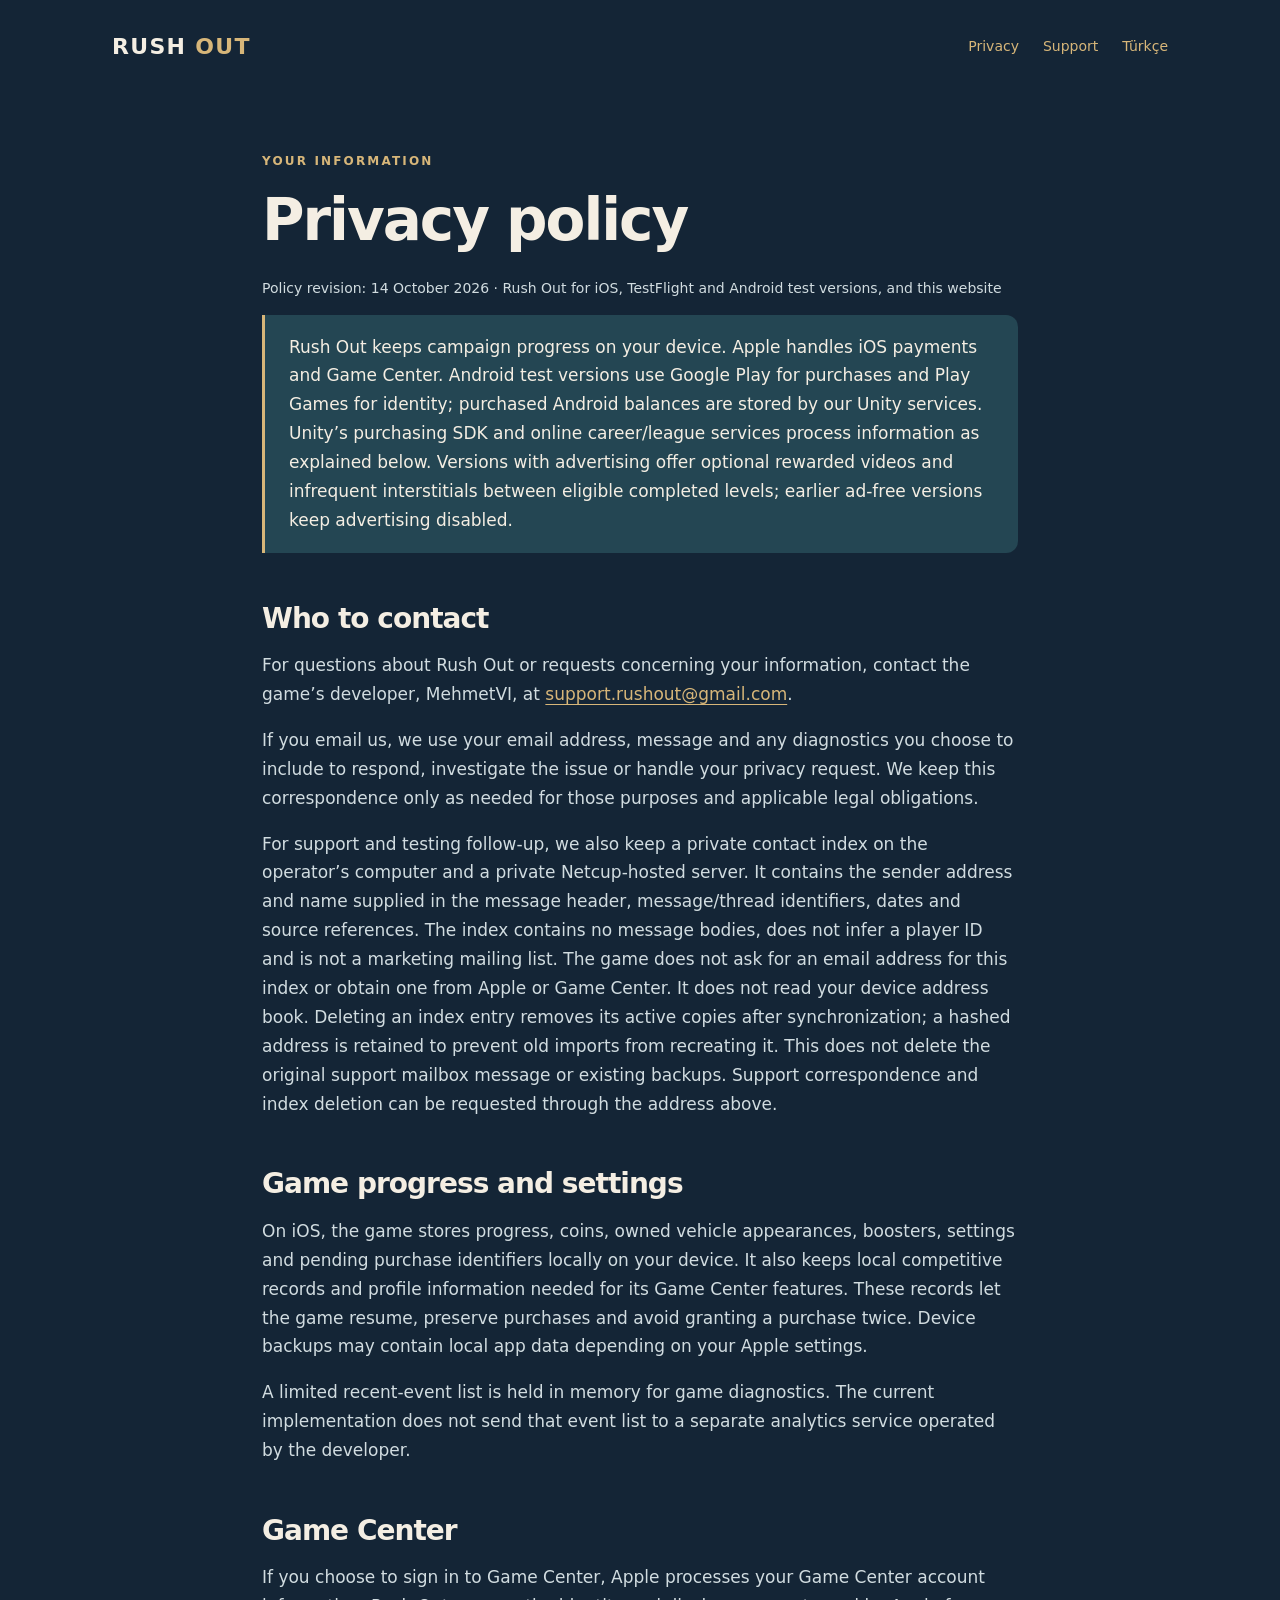
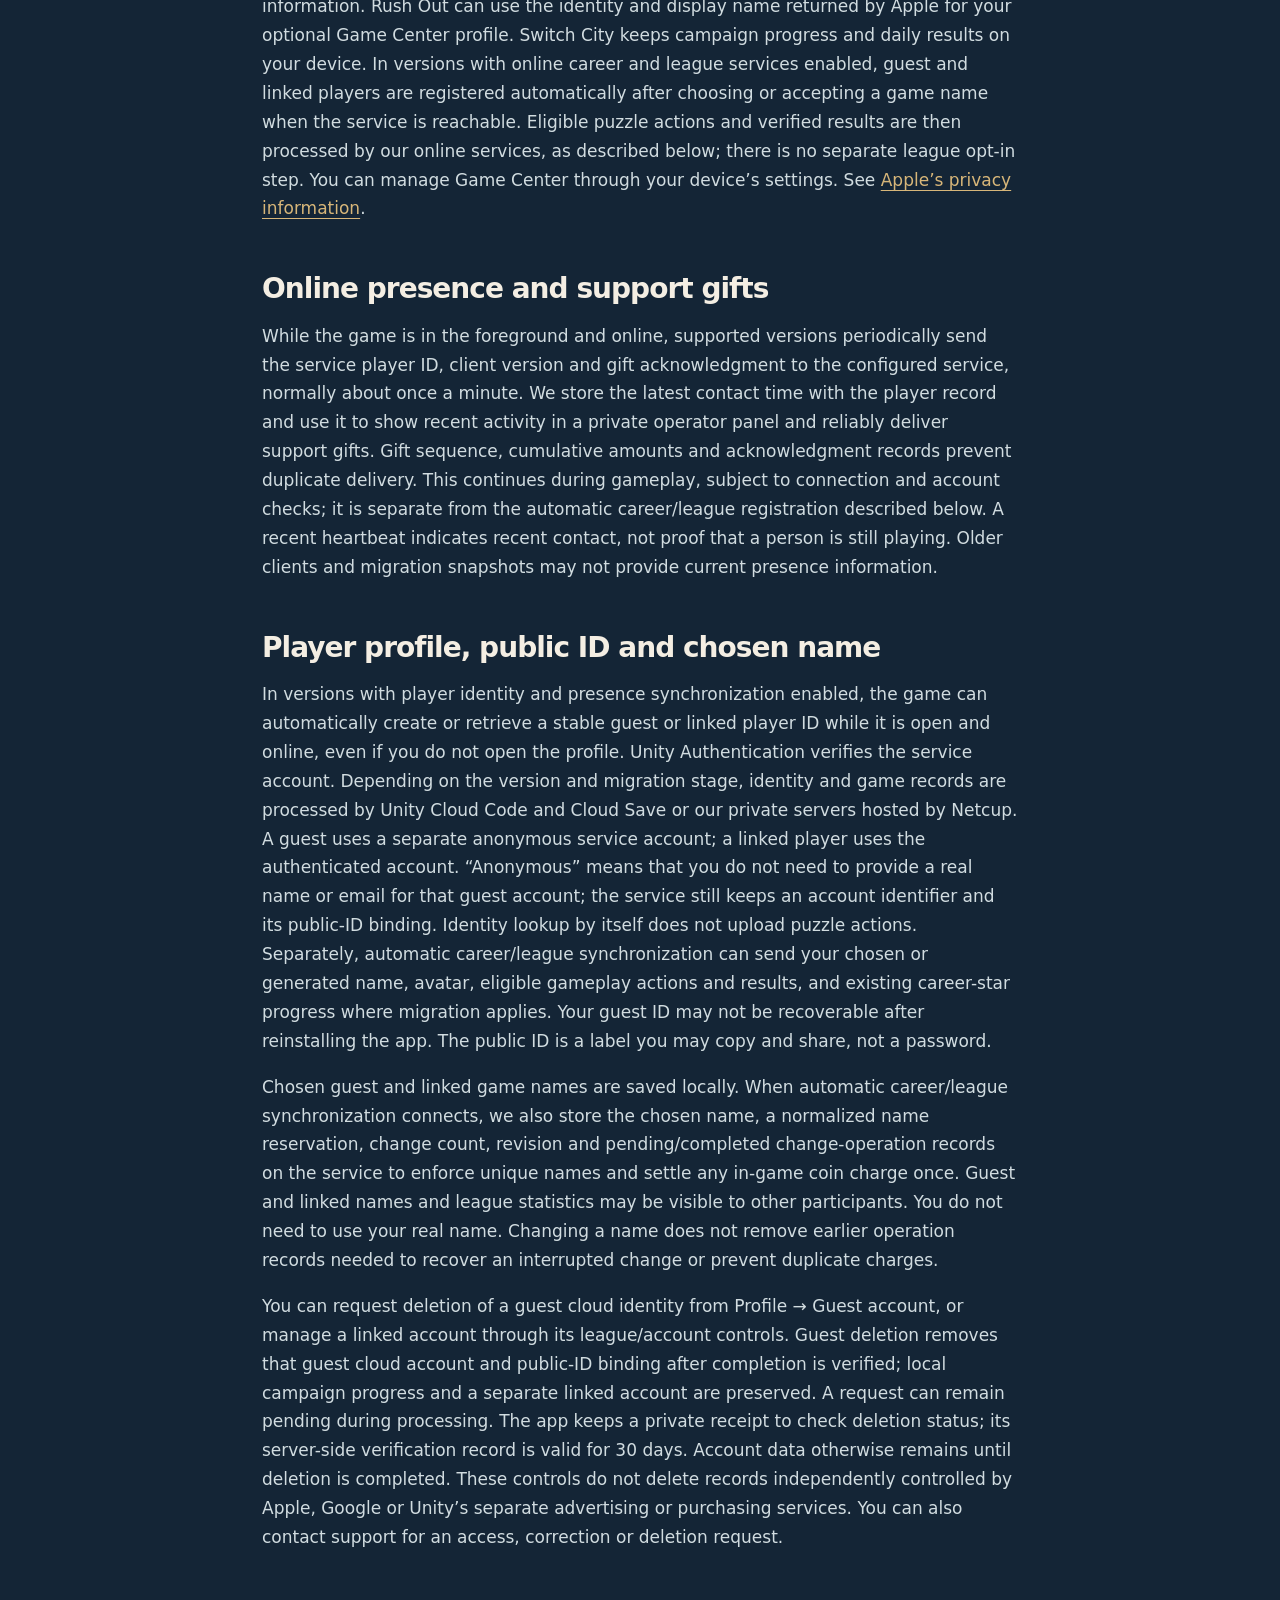
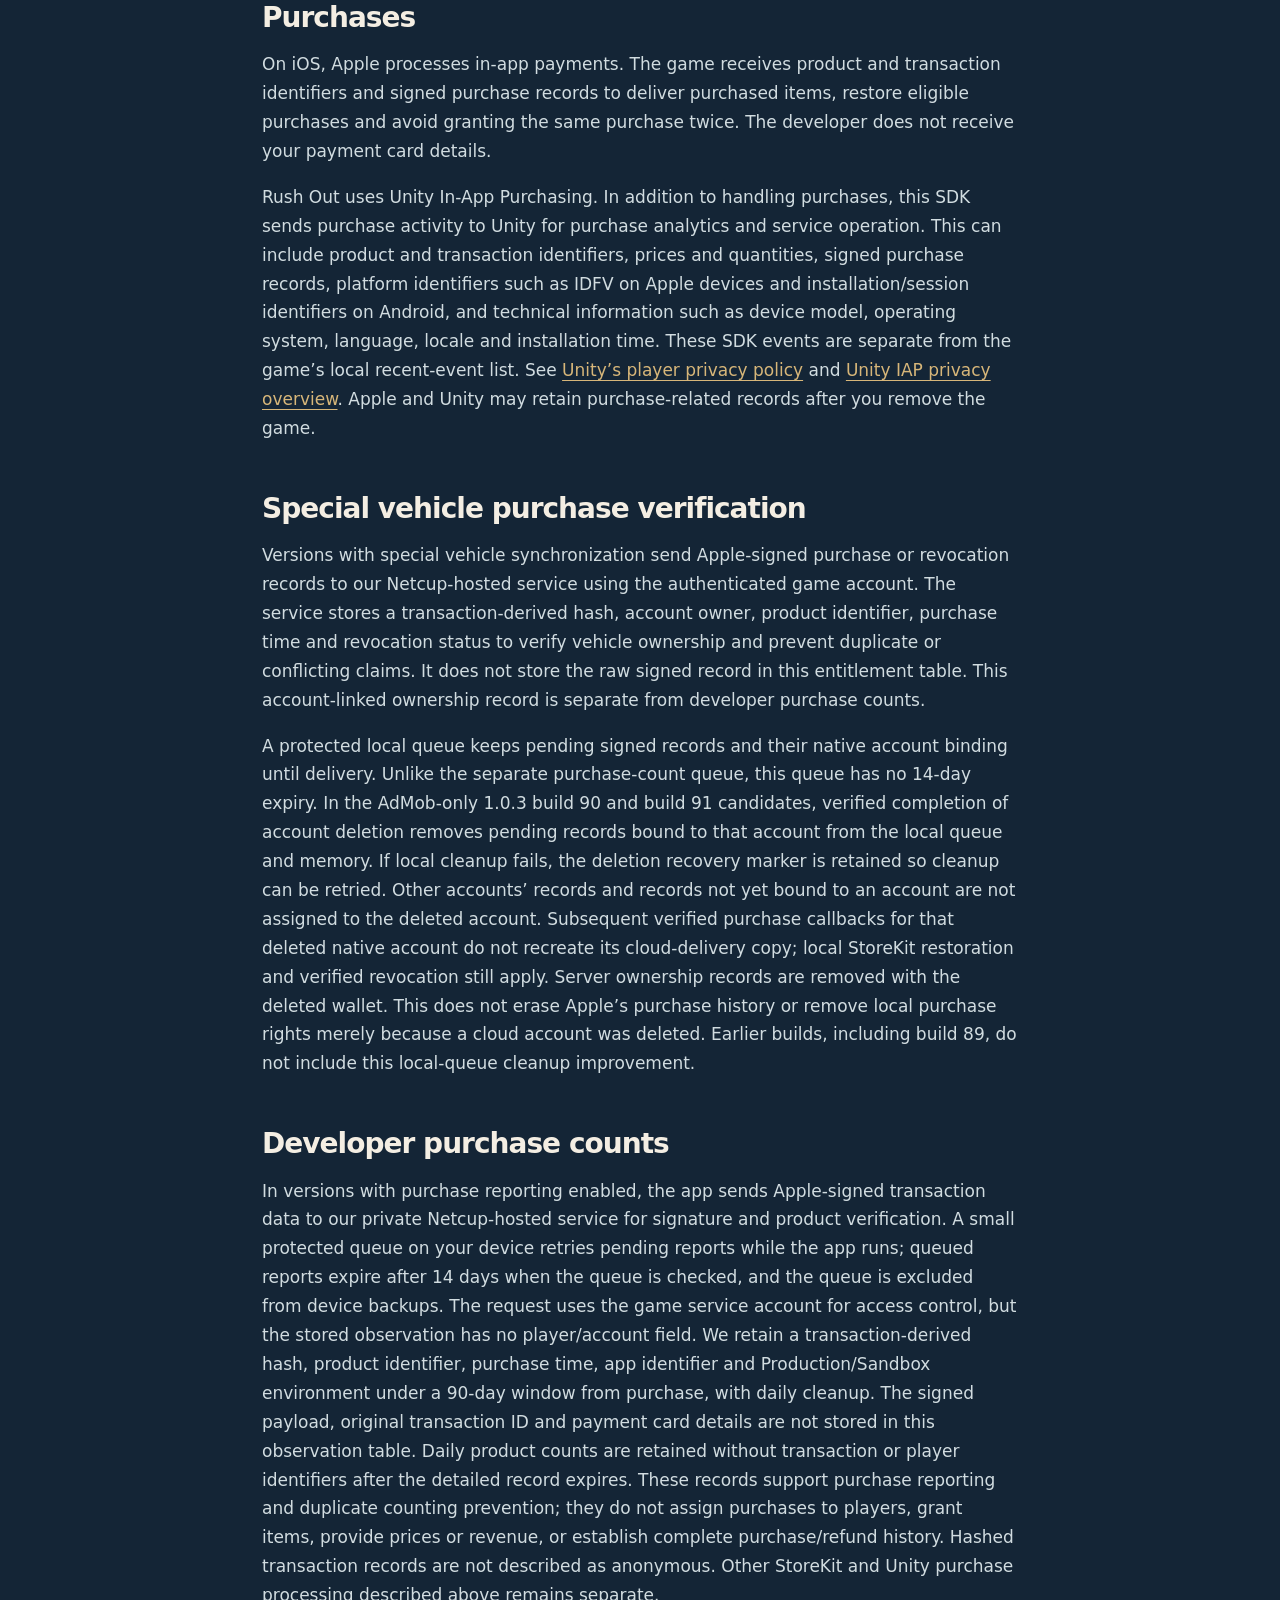
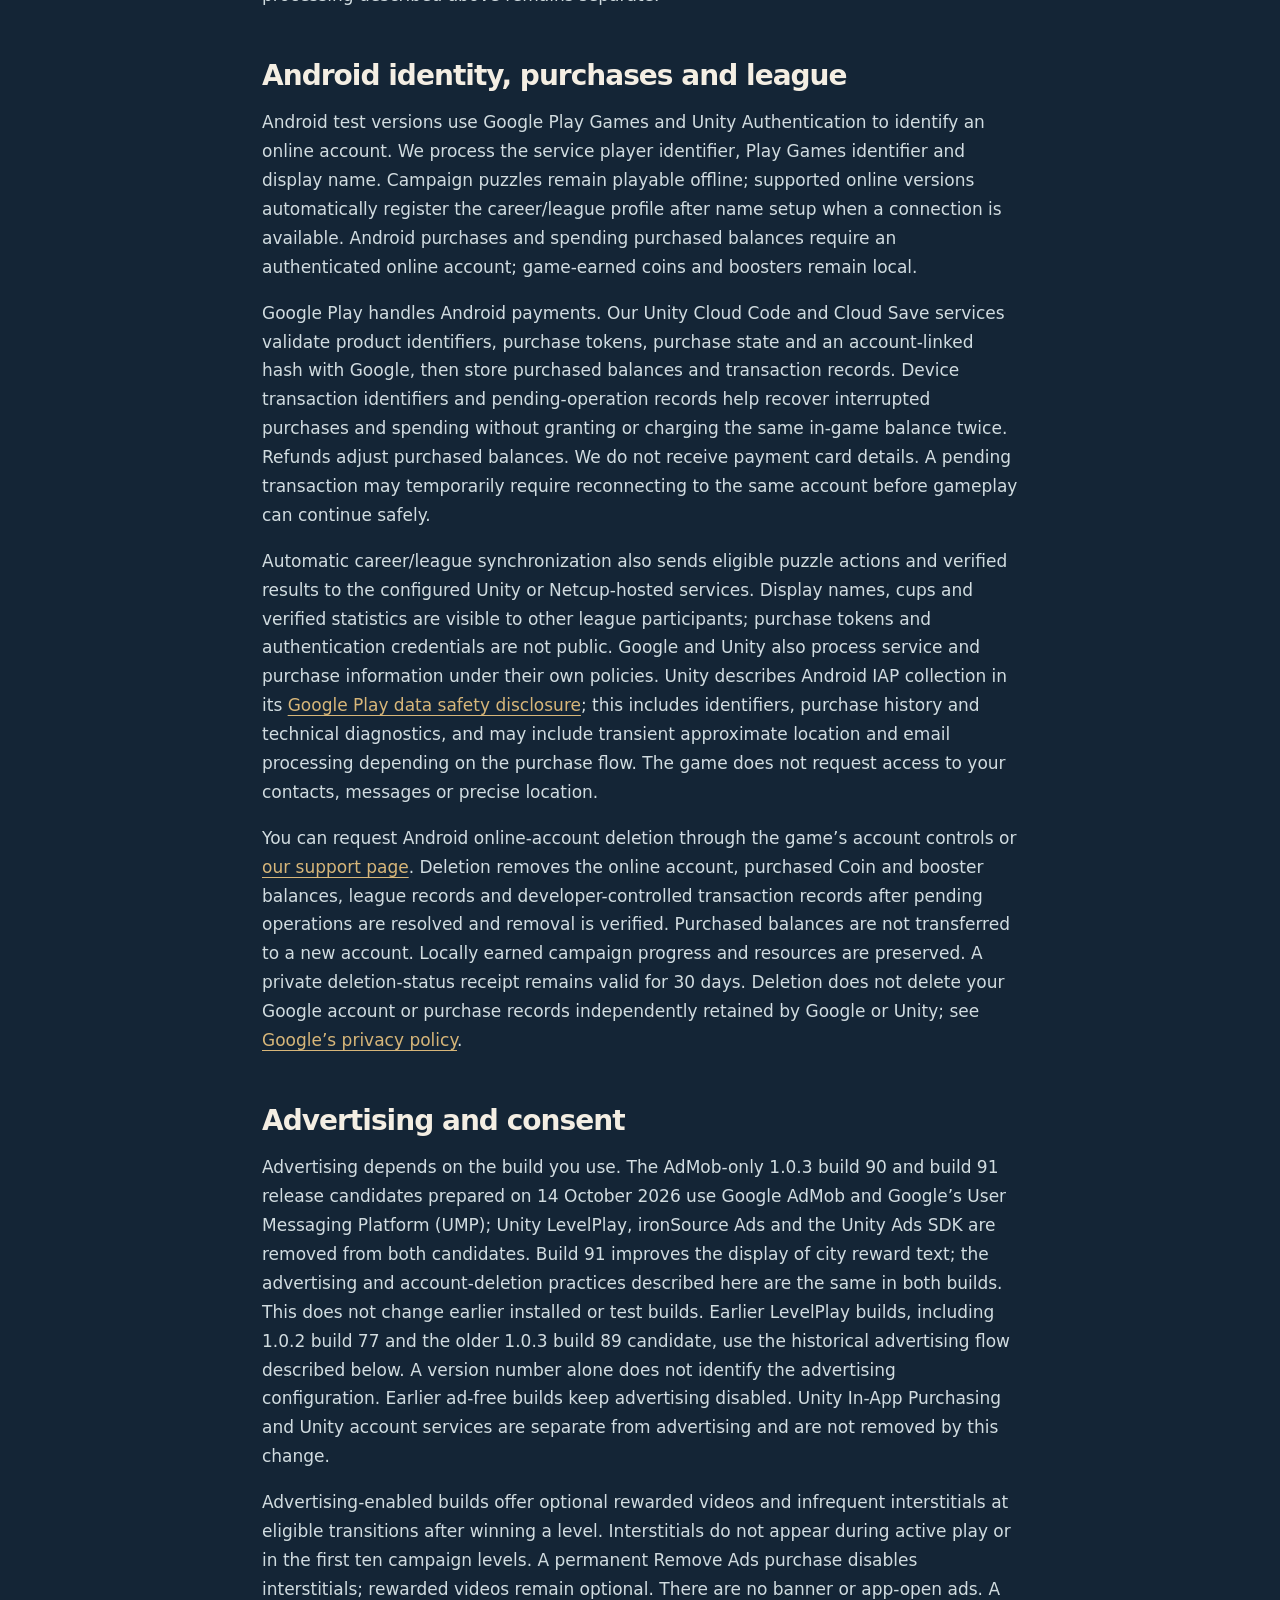
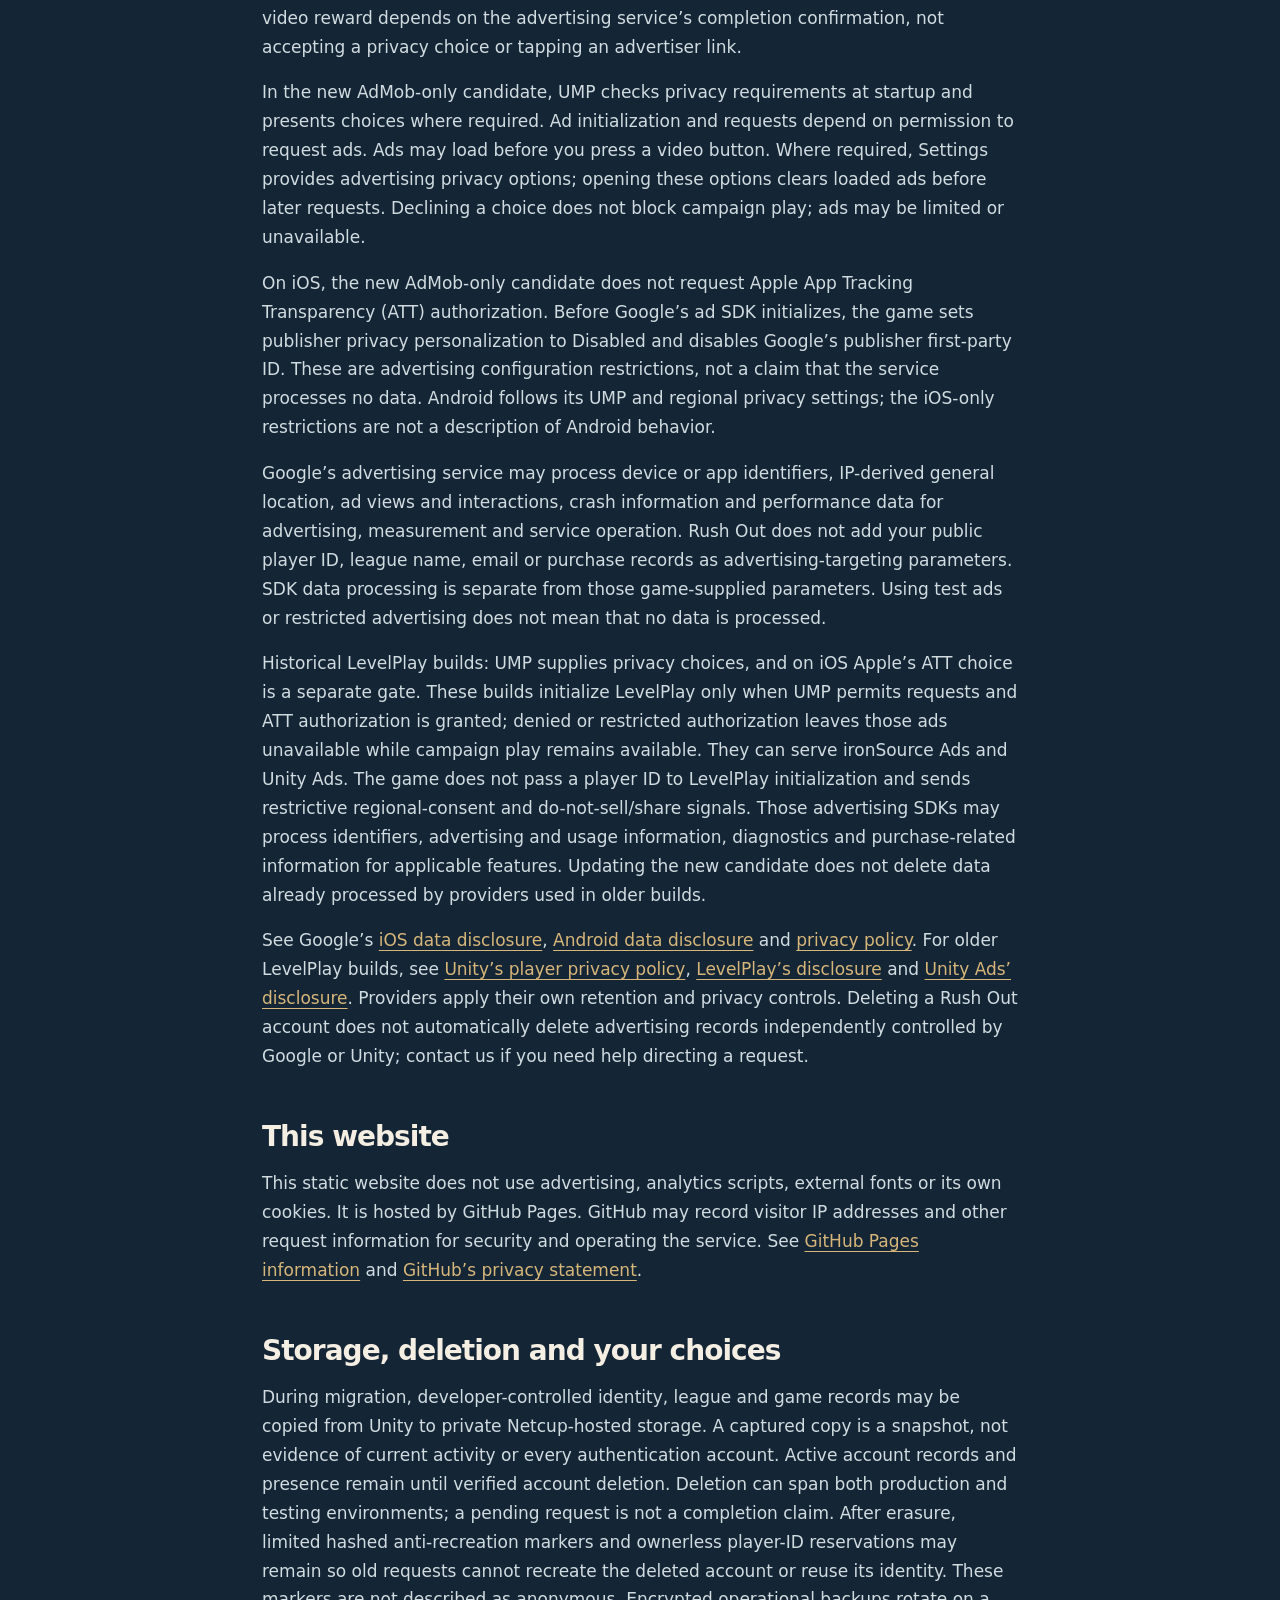
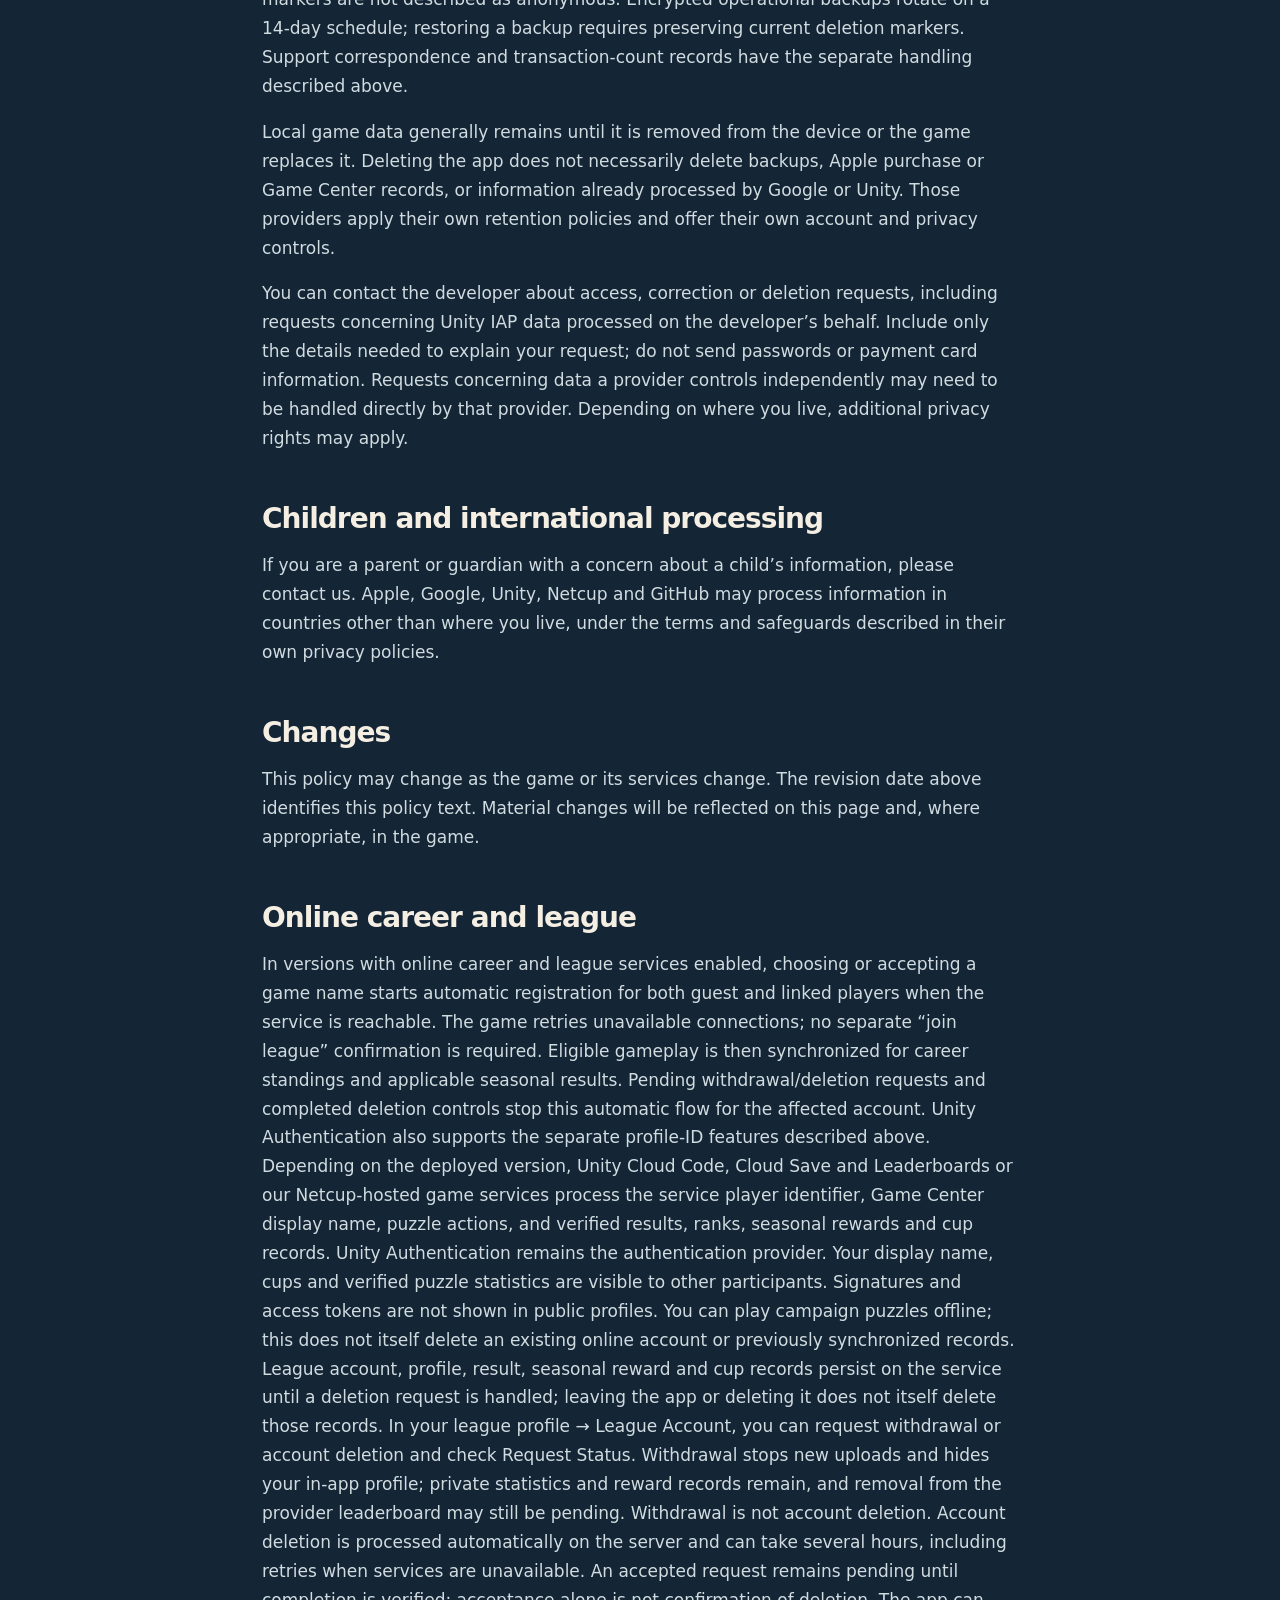
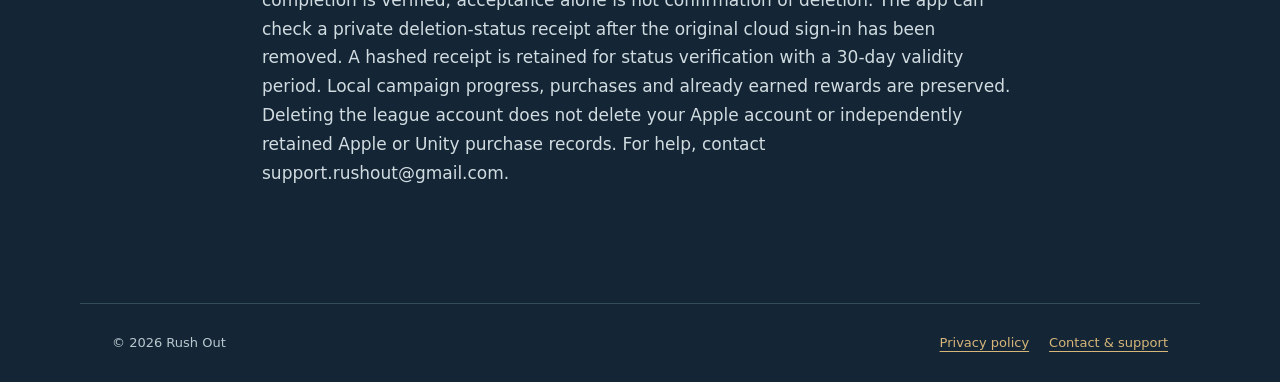
==== privacy/index.html @ a60b0e13 "Clarify unchanged privacy practices across builds 90 and 91" ====
<!doctype html><html lang="en"><head><meta charset="utf-8"><meta name="viewport" content="width=device-width,initial-scale=1"><meta name="theme-color" content="#142536"><meta name="description" content="Rush Out road puzzles. Game information, support and privacy policy."><title>Privacy policy · Rush Out</title><link rel="stylesheet" href="/style.css"></head><body><header><a class="brand" href="/">RUSH <span>OUT</span></a><nav aria-label="Main navigation"><a href="/privacy/">Privacy</a><a href="/support/">Support</a><a href="/privacy/tr/" lang="tr">Türkçe</a></nav></header><main class="document"><div class="eyebrow">Your information</div><h1>Privacy policy</h1><p class="meta">Policy revision: 14 October 2026 · Rush Out for iOS, TestFlight and Android test versions, and this website</p><div class="note">Rush Out keeps campaign progress on your device. Apple handles iOS payments and Game Center. Android test versions use Google Play for purchases and Play Games for identity; purchased Android balances are stored by our Unity services. Unity’s purchasing SDK and online career/league services process information as explained below. Versions with advertising offer optional rewarded videos and infrequent interstitials between eligible completed levels; earlier ad-free versions keep advertising disabled.</div>
<h2>Who to contact</h2><p>For questions about Rush Out or requests concerning your information, contact the game’s developer, MehmetVI, at <a class="contact" href="mailto:support.rushout@gmail.com">support.rushout@gmail.com</a>.</p>
<p>If you email us, we use your email address, message and any diagnostics you choose to include to respond, investigate the issue or handle your privacy request. We keep this correspondence only as needed for those purposes and applicable legal obligations.</p><p>For support and testing follow-up, we also keep a private contact index on the operator’s computer and a private Netcup-hosted server. It contains the sender address and name supplied in the message header, message/thread identifiers, dates and source references. The index contains no message bodies, does not infer a player ID and is not a marketing mailing list. The game does not ask for an email address for this index or obtain one from Apple or Game Center. It does not read your device address book. Deleting an index entry removes its active copies after synchronization; a hashed address is retained to prevent old imports from recreating it. This does not delete the original support mailbox message or existing backups. Support correspondence and index deletion can be requested through the address above.</p><h2>Game progress and settings</h2><p>On iOS, the game stores progress, coins, owned vehicle appearances, boosters, settings and pending purchase identifiers locally on your device. It also keeps local competitive records and profile information needed for its Game Center features. These records let the game resume, preserve purchases and avoid granting a purchase twice. Device backups may contain local app data depending on your Apple settings.</p><p>A limited recent-event list is held in memory for game diagnostics. The current implementation does not send that event list to a separate analytics service operated by the developer.</p>
<h2>Game Center</h2><p>If you choose to sign in to Game Center, Apple processes your Game Center account information. Rush Out can use the identity and display name returned by Apple for your optional Game Center profile. Switch City keeps campaign progress and daily results on your device. In versions with online career and league services enabled, guest and linked players are registered automatically after choosing or accepting a game name when the service is reachable. Eligible puzzle actions and verified results are then processed by our online services, as described below; there is no separate league opt-in step. You can manage Game Center through your device’s settings. See <a href="https://www.apple.com/legal/privacy/">Apple’s privacy information</a>.</p>
<h2>Online presence and support gifts</h2><p>While the game is in the foreground and online, supported versions periodically send the service player ID, client version and gift acknowledgment to the configured service, normally about once a minute. We store the latest contact time with the player record and use it to show recent activity in a private operator panel and reliably deliver support gifts. Gift sequence, cumulative amounts and acknowledgment records prevent duplicate delivery. This continues during gameplay, subject to connection and account checks; it is separate from the automatic career/league registration described below. A recent heartbeat indicates recent contact, not proof that a person is still playing. Older clients and migration snapshots may not provide current presence information.</p>
<h2>Player profile, public ID and chosen name</h2>
<p>In versions with player identity and presence synchronization enabled, the game can automatically create or retrieve a stable guest or linked player ID while it is open and online, even if you do not open the profile. Unity Authentication verifies the service account. Depending on the version and migration stage, identity and game records are processed by Unity Cloud Code and Cloud Save or our private servers hosted by Netcup. A guest uses a separate anonymous service account; a linked player uses the authenticated account. “Anonymous” means that you do not need to provide a real name or email for that guest account; the service still keeps an account identifier and its public-ID binding. Identity lookup by itself does not upload puzzle actions. Separately, automatic career/league synchronization can send your chosen or generated name, avatar, eligible gameplay actions and results, and existing career-star progress where migration applies. Your guest ID may not be recoverable after reinstalling the app. The public ID is a label you may copy and share, not a password.</p>
<p>Chosen guest and linked game names are saved locally. When automatic career/league synchronization connects, we also store the chosen name, a normalized name reservation, change count, revision and pending/completed change-operation records on the service to enforce unique names and settle any in-game coin charge once. Guest and linked names and league statistics may be visible to other participants. You do not need to use your real name. Changing a name does not remove earlier operation records needed to recover an interrupted change or prevent duplicate charges.</p>
<p>You can request deletion of a guest cloud identity from Profile → Guest account, or manage a linked account through its league/account controls. Guest deletion removes that guest cloud account and public-ID binding after completion is verified; local campaign progress and a separate linked account are preserved. A request can remain pending during processing. The app keeps a private receipt to check deletion status; its server-side verification record is valid for 30 days. Account data otherwise remains until deletion is completed. These controls do not delete records independently controlled by Apple, Google or Unity’s separate advertising or purchasing services. You can also contact support for an access, correction or deletion request.</p>
<h2>Purchases</h2><p>On iOS, Apple processes in-app payments. The game receives product and transaction identifiers and signed purchase records to deliver purchased items, restore eligible purchases and avoid granting the same purchase twice. The developer does not receive your payment card details.</p><p>Rush Out uses Unity In-App Purchasing. In addition to handling purchases, this SDK sends purchase activity to Unity for purchase analytics and service operation. This can include product and transaction identifiers, prices and quantities, signed purchase records, platform identifiers such as IDFV on Apple devices and installation/session identifiers on Android, and technical information such as device model, operating system, language, locale and installation time. These SDK events are separate from the game’s local recent-event list. See <a href="https://unity.com/legal/game-player-and-app-user-privacy-policy">Unity’s player privacy policy</a> and <a href="https://docs.unity.com/en-us/iap/privacy-and-consent/overview">Unity IAP privacy overview</a>. Apple and Unity may retain purchase-related records after you remove the game.</p>
<h2>Special vehicle purchase verification</h2><p>Versions with special vehicle synchronization send Apple-signed purchase or revocation records to our Netcup-hosted service using the authenticated game account. The service stores a transaction-derived hash, account owner, product identifier, purchase time and revocation status to verify vehicle ownership and prevent duplicate or conflicting claims. It does not store the raw signed record in this entitlement table. This account-linked ownership record is separate from developer purchase counts.</p><p>A protected local queue keeps pending signed records and their native account binding until delivery. Unlike the separate purchase-count queue, this queue has no 14-day expiry. In the AdMob-only 1.0.3 build 90 and build 91 candidates, verified completion of account deletion removes pending records bound to that account from the local queue and memory. If local cleanup fails, the deletion recovery marker is retained so cleanup can be retried. Other accounts’ records and records not yet bound to an account are not assigned to the deleted account. Subsequent verified purchase callbacks for that deleted native account do not recreate its cloud-delivery copy; local StoreKit restoration and verified revocation still apply. Server ownership records are removed with the deleted wallet. This does not erase Apple’s purchase history or remove local purchase rights merely because a cloud account was deleted. Earlier builds, including build 89, do not include this local-queue cleanup improvement.</p>
<h2>Developer purchase counts</h2><p>In versions with purchase reporting enabled, the app sends Apple-signed transaction data to our private Netcup-hosted service for signature and product verification. A small protected queue on your device retries pending reports while the app runs; queued reports expire after 14 days when the queue is checked, and the queue is excluded from device backups. The request uses the game service account for access control, but the stored observation has no player/account field. We retain a transaction-derived hash, product identifier, purchase time, app identifier and Production/Sandbox environment under a 90-day window from purchase, with daily cleanup. The signed payload, original transaction ID and payment card details are not stored in this observation table. Daily product counts are retained without transaction or player identifiers after the detailed record expires. These records support purchase reporting and duplicate counting prevention; they do not assign purchases to players, grant items, provide prices or revenue, or establish complete purchase/refund history. Hashed transaction records are not described as anonymous. Other StoreKit and Unity purchase processing described above remains separate.</p>
<h2>Android identity, purchases and league</h2><p>Android test versions use Google Play Games and Unity Authentication to identify an online account. We process the service player identifier, Play Games identifier and display name. Campaign puzzles remain playable offline; supported online versions automatically register the career/league profile after name setup when a connection is available. Android purchases and spending purchased balances require an authenticated online account; game-earned coins and boosters remain local.</p><p>Google Play handles Android payments. Our Unity Cloud Code and Cloud Save services validate product identifiers, purchase tokens, purchase state and an account-linked hash with Google, then store purchased balances and transaction records. Device transaction identifiers and pending-operation records help recover interrupted purchases and spending without granting or charging the same in-game balance twice. Refunds adjust purchased balances. We do not receive payment card details. A pending transaction may temporarily require reconnecting to the same account before gameplay can continue safely.</p><p>Automatic career/league synchronization also sends eligible puzzle actions and verified results to the configured Unity or Netcup-hosted services. Display names, cups and verified statistics are visible to other league participants; purchase tokens and authentication credentials are not public. Google and Unity also process service and purchase information under their own policies. Unity describes Android IAP collection in its <a href="https://docs.unity.com/en-us/iap/privacy-and-consent/google-play-data-safety">Google Play data safety disclosure</a>; this includes identifiers, purchase history and technical diagnostics, and may include transient approximate location and email processing depending on the purchase flow. The game does not request access to your contacts, messages or precise location.</p><p>You can request Android online-account deletion through the game’s account controls or <a href="/support/#delete-account">our support page</a>. Deletion removes the online account, purchased Coin and booster balances, league records and developer-controlled transaction records after pending operations are resolved and removal is verified. Purchased balances are not transferred to a new account. Locally earned campaign progress and resources are preserved. A private deletion-status receipt remains valid for 30 days. Deletion does not delete your Google account or purchase records independently retained by Google or Unity; see <a href="https://policies.google.com/privacy">Google’s privacy policy</a>.</p>
<h2>Advertising and consent</h2>
<p>Advertising depends on the build you use. The AdMob-only 1.0.3 build 90 and build 91 release candidates prepared on 14 October 2026 use Google AdMob and Google’s User Messaging Platform (UMP); Unity LevelPlay, ironSource Ads and the Unity Ads SDK are removed from both candidates. Build 91 improves the display of city reward text; the advertising and account-deletion practices described here are the same in both builds. This does not change earlier installed or test builds. Earlier LevelPlay builds, including 1.0.2 build 77 and the older 1.0.3 build 89 candidate, use the historical advertising flow described below. A version number alone does not identify the advertising configuration. Earlier ad-free builds keep advertising disabled. Unity In-App Purchasing and Unity account services are separate from advertising and are not removed by this change.</p>
<p>Advertising-enabled builds offer optional rewarded videos and infrequent interstitials at eligible transitions after winning a level. Interstitials do not appear during active play or in the first ten campaign levels. A permanent Remove Ads purchase disables interstitials; rewarded videos remain optional. There are no banner or app-open ads. A video reward depends on the advertising service’s completion confirmation, not accepting a privacy choice or tapping an advertiser link.</p>
<p>In the new AdMob-only candidate, UMP checks privacy requirements at startup and presents choices where required. Ad initialization and requests depend on permission to request ads. Ads may load before you press a video button. Where required, Settings provides advertising privacy options; opening these options clears loaded ads before later requests. Declining a choice does not block campaign play; ads may be limited or unavailable.</p>
<p>On iOS, the new AdMob-only candidate does not request Apple App Tracking Transparency (ATT) authorization. Before Google’s ad SDK initializes, the game sets publisher privacy personalization to Disabled and disables Google’s publisher first-party ID. These are advertising configuration restrictions, not a claim that the service processes no data. Android follows its UMP and regional privacy settings; the iOS-only restrictions are not a description of Android behavior.</p>
<p>Google’s advertising service may process device or app identifiers, IP-derived general location, ad views and interactions, crash information and performance data for advertising, measurement and service operation. Rush Out does not add your public player ID, league name, email or purchase records as advertising-targeting parameters. SDK data processing is separate from those game-supplied parameters. Using test ads or restricted advertising does not mean that no data is processed.</p>
<p>Historical LevelPlay builds: UMP supplies privacy choices, and on iOS Apple’s ATT choice is a separate gate. These builds initialize LevelPlay only when UMP permits requests and ATT authorization is granted; denied or restricted authorization leaves those ads unavailable while campaign play remains available. They can serve ironSource Ads and Unity Ads. The game does not pass a player ID to LevelPlay initialization and sends restrictive regional-consent and do-not-sell/share signals. Those advertising SDKs may process identifiers, advertising and usage information, diagnostics and purchase-related information for applicable features. Updating the new candidate does not delete data already processed by providers used in older builds.</p>
<p>See Google’s <a href="https://developers.google.com/admob/ios/privacy/data-disclosure">iOS data disclosure</a>, <a href="https://developers.google.com/admob/android/privacy/play-data-disclosure">Android data disclosure</a> and <a href="https://policies.google.com/privacy">privacy policy</a>. For older LevelPlay builds, see <a href="https://unity.com/legal/game-player-and-app-user-privacy-policy">Unity’s player privacy policy</a>, <a href="https://docs.unity.com/en-us/grow/levelplay/sdk/ios/apple-privacy-questionnaire">LevelPlay’s disclosure</a> and <a href="https://docs.unity.com/en-us/ads-ios/4.20.0/privacy/developer-consent/disclosures/apple-privacy-survey">Unity Ads’ disclosure</a>. Providers apply their own retention and privacy controls. Deleting a Rush Out account does not automatically delete advertising records independently controlled by Google or Unity; contact us if you need help directing a request.</p>
<h2>This website</h2><p>This static website does not use advertising, analytics scripts, external fonts or its own cookies. It is hosted by GitHub Pages. GitHub may record visitor IP addresses and other request information for security and operating the service. See <a href="https://docs.github.com/en/pages/getting-started-with-github-pages/what-is-github-pages">GitHub Pages information</a> and <a href="https://docs.github.com/en/site-policy/privacy-policies/github-general-privacy-statement">GitHub’s privacy statement</a>.</p>
<h2>Storage, deletion and your choices</h2><p>During migration, developer-controlled identity, league and game records may be copied from Unity to private Netcup-hosted storage. A captured copy is a snapshot, not evidence of current activity or every authentication account. Active account records and presence remain until verified account deletion. Deletion can span both production and testing environments; a pending request is not a completion claim. After erasure, limited hashed anti-recreation markers and ownerless player-ID reservations may remain so old requests cannot recreate the deleted account or reuse its identity. These markers are not described as anonymous. Encrypted operational backups rotate on a 14-day schedule; restoring a backup requires preserving current deletion markers. Support correspondence and transaction-count records have the separate handling described above.</p><p>Local game data generally remains until it is removed from the device or the game replaces it. Deleting the app does not necessarily delete backups, Apple purchase or Game Center records, or information already processed by Google or Unity. Those providers apply their own retention policies and offer their own account and privacy controls.</p><p>You can contact the developer about access, correction or deletion requests, including requests concerning Unity IAP data processed on the developer’s behalf. Include only the details needed to explain your request; do not send passwords or payment card information. Requests concerning data a provider controls independently may need to be handled directly by that provider. Depending on where you live, additional privacy rights may apply.</p>
<h2>Children and international processing</h2><p>If you are a parent or guardian with a concern about a child’s information, please contact us. Apple, Google, Unity, Netcup and GitHub may process information in countries other than where you live, under the terms and safeguards described in their own privacy policies.</p>
<h2>Changes</h2><p>This policy may change as the game or its services change. The revision date above identifies this policy text. Material changes will be reflected on this page and, where appropriate, in the game.</p><section><h2>Online career and league</h2><p>In versions with online career and league services enabled, choosing or accepting a game name starts automatic registration for both guest and linked players when the service is reachable. The game retries unavailable connections; no separate “join league” confirmation is required. Eligible gameplay is then synchronized for career standings and applicable seasonal results. Pending withdrawal/deletion requests and completed deletion controls stop this automatic flow for the affected account. Unity Authentication also supports the separate profile-ID features described above. Depending on the deployed version, Unity Cloud Code, Cloud Save and Leaderboards or our Netcup-hosted game services process the service player identifier, Game Center display name, puzzle actions, and verified results, ranks, seasonal rewards and cup records. Unity Authentication remains the authentication provider. Your display name, cups and verified puzzle statistics are visible to other participants. Signatures and access tokens are not shown in public profiles. You can play campaign puzzles offline; this does not itself delete an existing online account or previously synchronized records. League account, profile, result, seasonal reward and cup records persist on the service until a deletion request is handled; leaving the app or deleting it does not itself delete those records. In your league profile → League Account, you can request withdrawal or account deletion and check Request Status. Withdrawal stops new uploads and hides your in-app profile; private statistics and reward records remain, and removal from the provider leaderboard may still be pending. Withdrawal is not account deletion. Account deletion is processed automatically on the server and can take several hours, including retries when services are unavailable. An accepted request remains pending until completion is verified; acceptance alone is not confirmation of deletion. The app can check a private deletion-status receipt after the original cloud sign-in has been removed. A hashed receipt is retained for status verification with a 30-day validity period. Local campaign progress, purchases and already earned rewards are preserved. Deleting the league account does not delete your Apple account or independently retained Apple or Unity purchase records. For help, contact support.rushout@gmail.com.</p></section>
</main><footer><span>© 2026 Rush Out</span><div><a href="/privacy/">Privacy policy</a><a href="/support/">Contact & support</a></div></footer></body></html>
---- style.css ----
*{box-sizing:border-box}html{scroll-behavior:smooth}body{margin:0;background:#142536;color:#F4EEE3;font:17px/1.7 system-ui,-apple-system,BlinkMacSystemFont,"Segoe UI",sans-serif}a{color:#D7B679;text-underline-offset:4px}a:hover{color:#fff}a:focus-visible{outline:3px solid #D7B679;outline-offset:5px}header,main,footer{max-width:1120px;margin:auto;padding:28px 32px}header{display:flex;align-items:center;justify-content:space-between;gap:24px;flex-wrap:wrap}.brand{font-size:22px;font-weight:850;letter-spacing:.06em;color:#F4EEE3;text-decoration:none}.brand span{color:#D7B679}nav{display:flex;gap:24px;flex-wrap:wrap}nav a{text-decoration:none;font-size:14px}h1,h2,h3{line-height:1.12;letter-spacing:-.035em}h1{font-size:clamp(42px,7vw,80px);max-width:780px;margin:16px 0 24px}h2{font-size:28px;margin:42px 0 16px}h3{font-size:21px}.eyebrow{text-transform:uppercase;color:#D7B679;font-size:12px;font-weight:750;letter-spacing:.18em}.lead{color:#B9C9CE;font-size:20px;max-width:620px}.hero{display:grid;grid-template-columns:1.2fr 1fr;align-items:center;gap:44px;min-height:550px;padding:28px 0 48px}.button{display:inline-block;background:#D7B679;color:#142536;border-radius:12px;padding:12px 22px;text-decoration:none;font-weight:750;margin-top:16px}.button:hover{background:#F4EEE3;color:#142536}.art{background:#244653;border:1px solid #45616a;border-radius:36px;padding:26px;box-shadow:0 28px 60px #0002;transform:rotate(-3deg)}.art svg{display:block;width:100%;height:auto}.cards{display:grid;grid-template-columns:repeat(3,1fr);gap:18px}.card{background:#1c3445;border:1px solid #324d5b;border-radius:20px;padding:28px}.card p{color:#B9C9CE}.number{color:#D7B679;font-size:13px;font-weight:bold;letter-spacing:.15em}.document{max-width:820px;margin:30px auto 70px}.document h1{font-size:clamp(38px,6vw,58px)}.document h2{padding-top:8px}.document p,.document li{color:#d1dce0}.document ul{padding-left:24px}.note{border-left:3px solid #D7B679;background:#244653;padding:18px 24px;border-radius:0 12px 12px 0}.meta{color:#B9C9CE;font-size:14px}.contact{overflow-wrap:anywhere}footer{border-top:1px solid #324d5b;margin-top:52px;display:flex;justify-content:space-between;gap:18px;flex-wrap:wrap;font-size:13px;color:#B9C9CE}footer div{display:flex;gap:20px;flex-wrap:wrap}@media(max-width:720px){header,main,footer{padding:22px}nav{gap:16px}.hero{grid-template-columns:1fr;gap:24px;padding-top:12px}.art{max-width:420px;width:100%;margin:auto}.cards{grid-template-columns:1fr}h1{font-size:48px}.document{margin-top:18px}.lead{font-size:18px}}@media(prefers-reduced-motion:reduce){html{scroll-behavior:auto}}
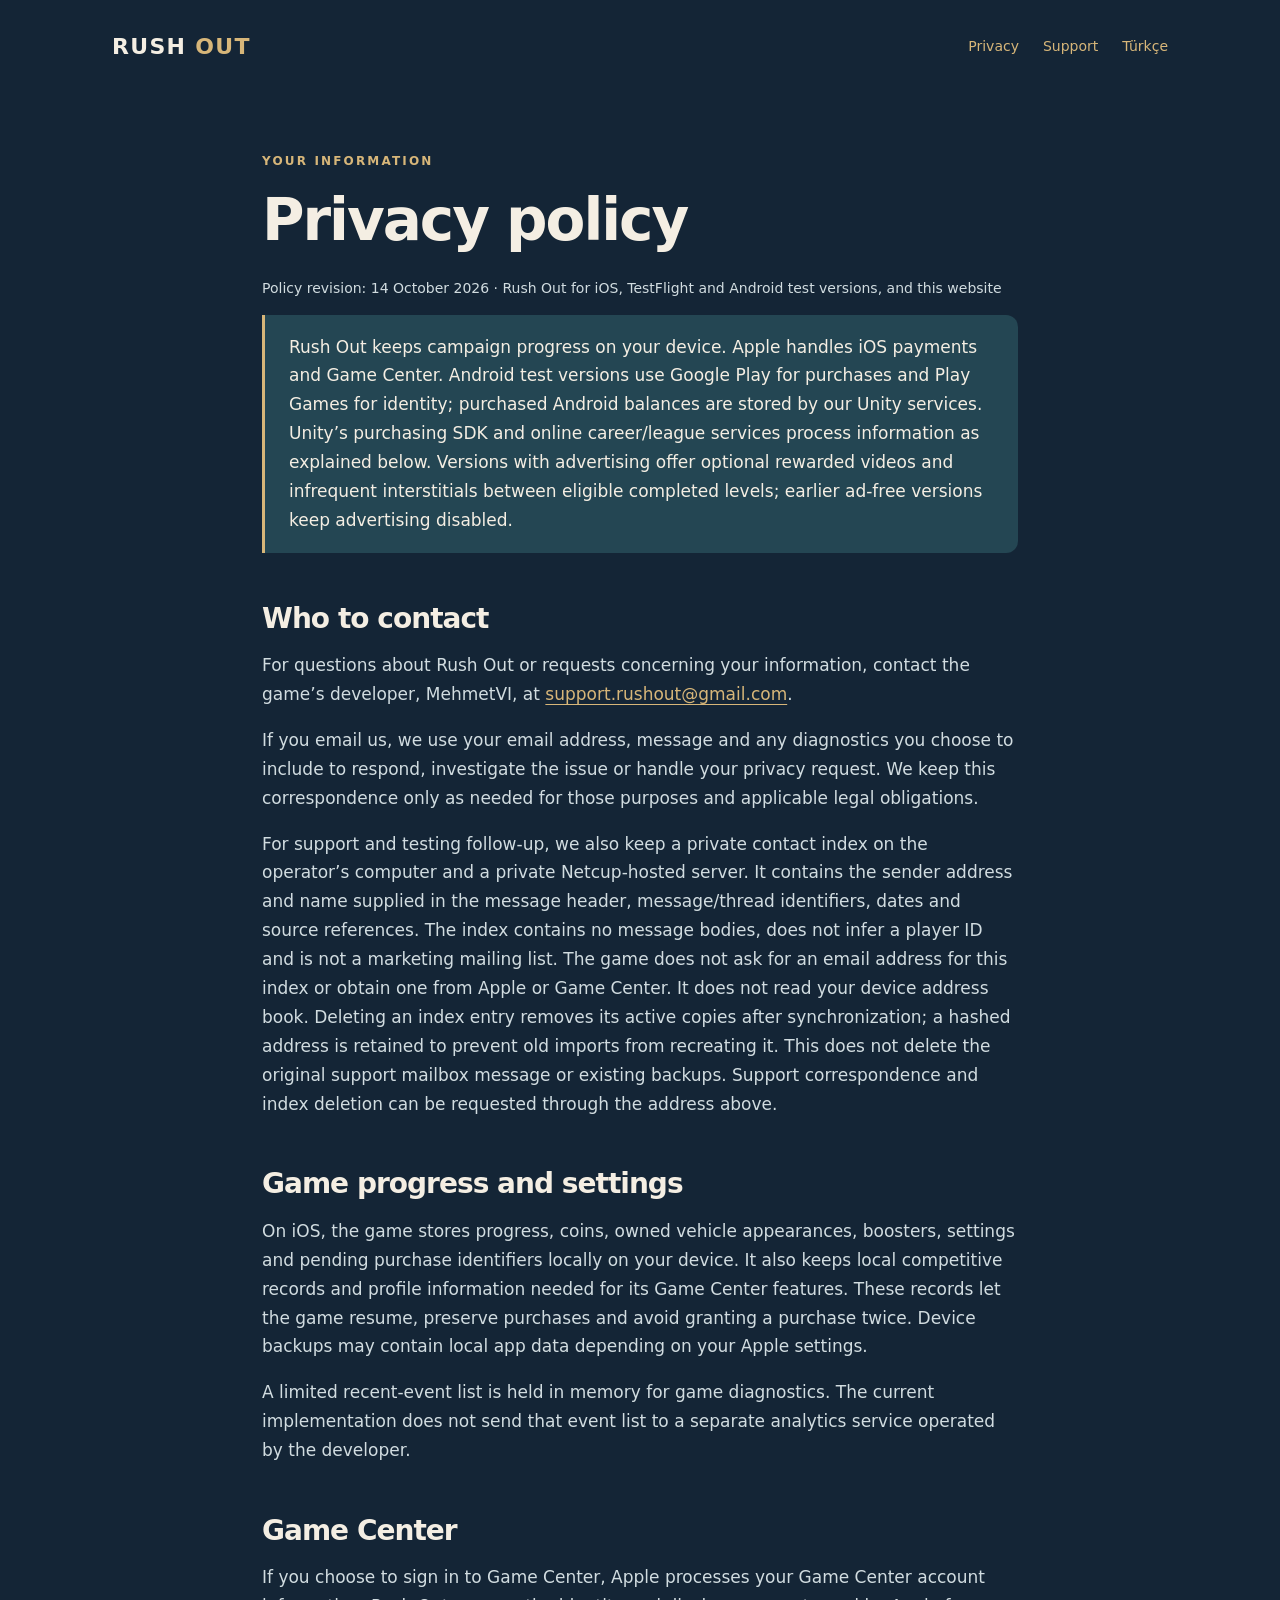
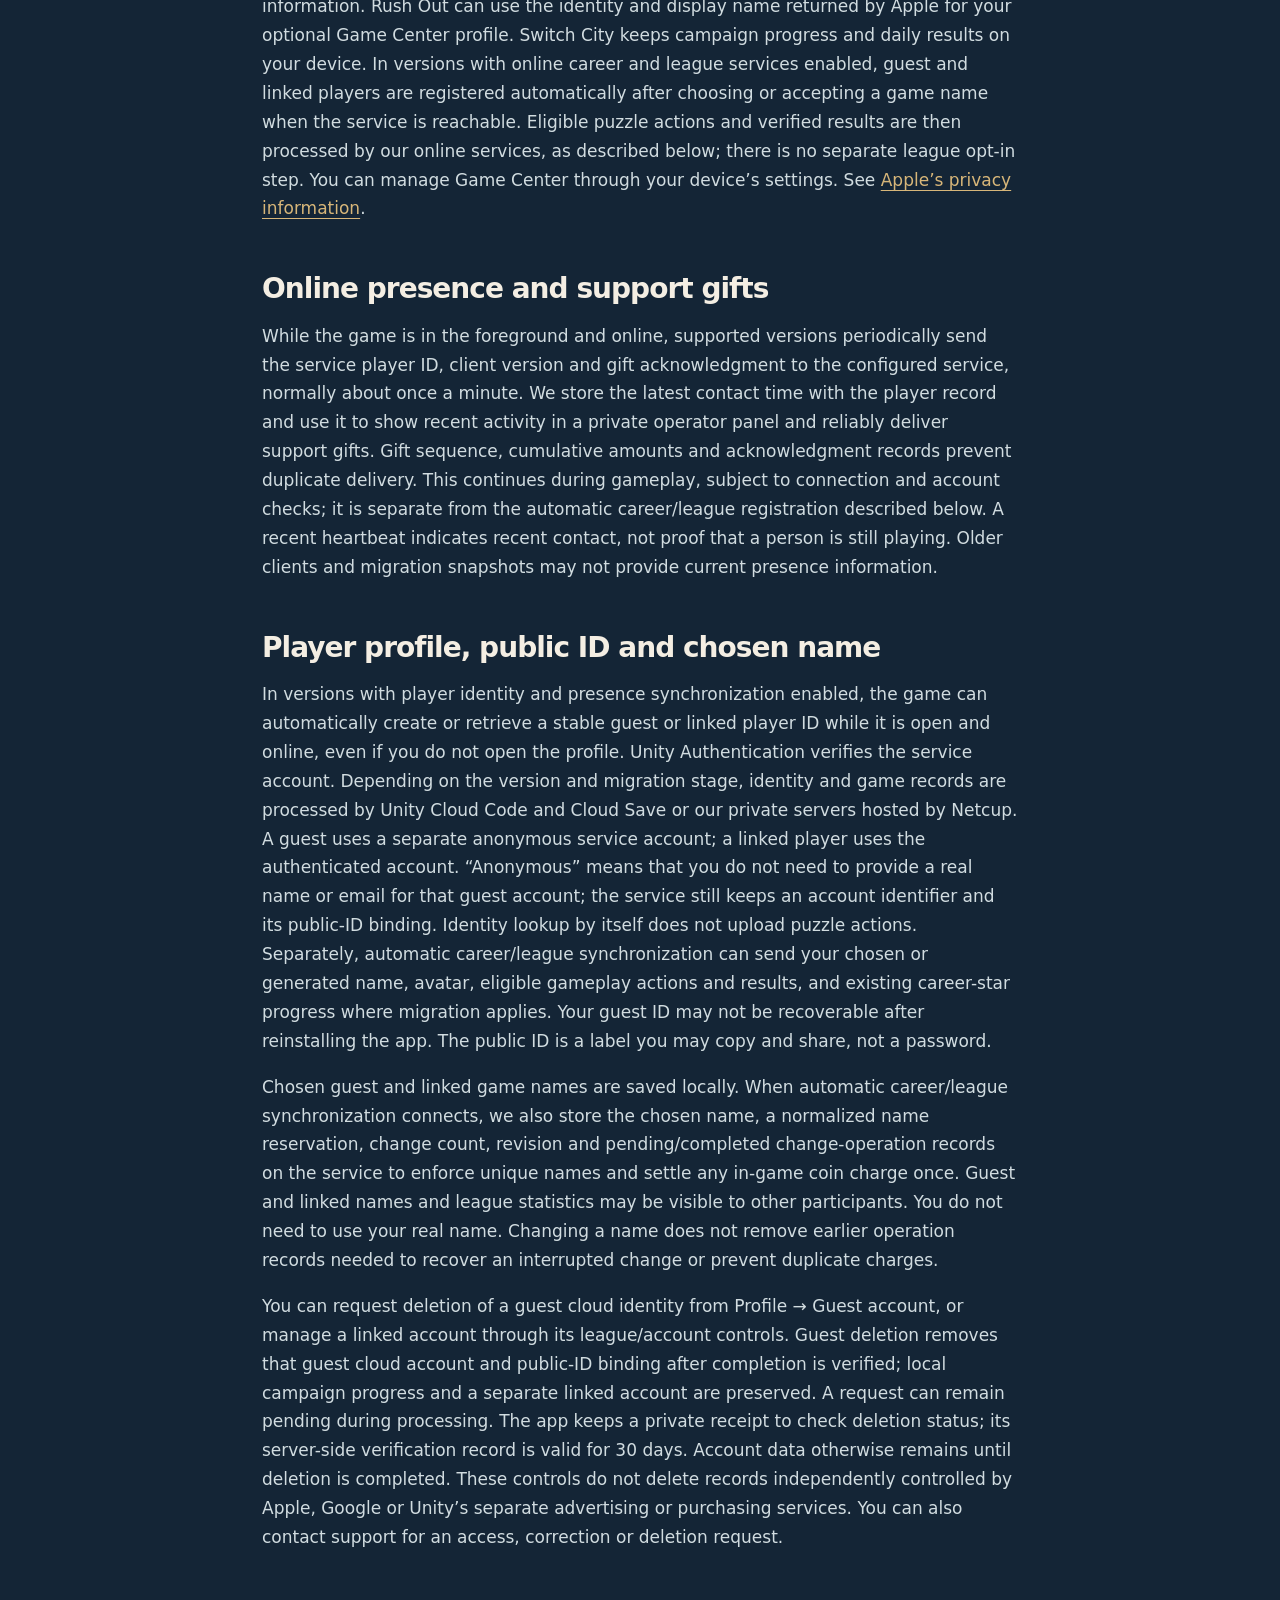
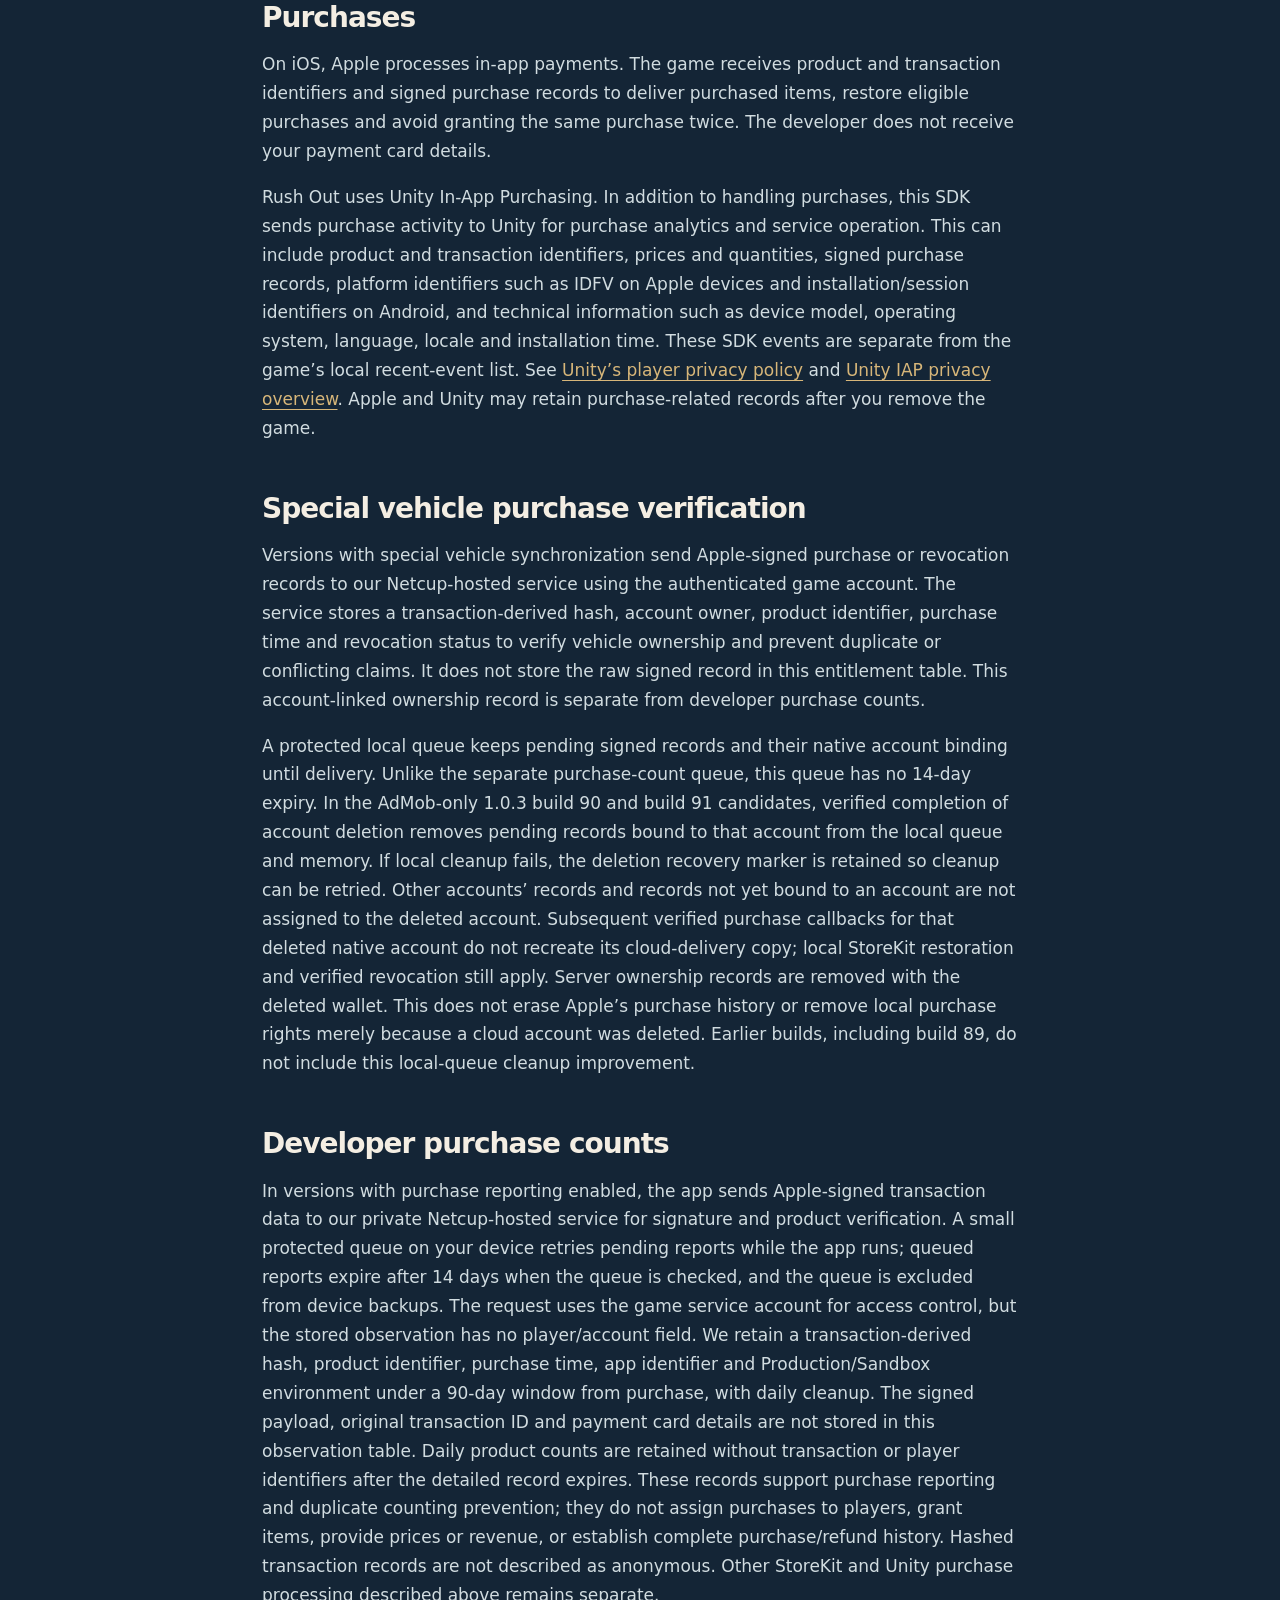
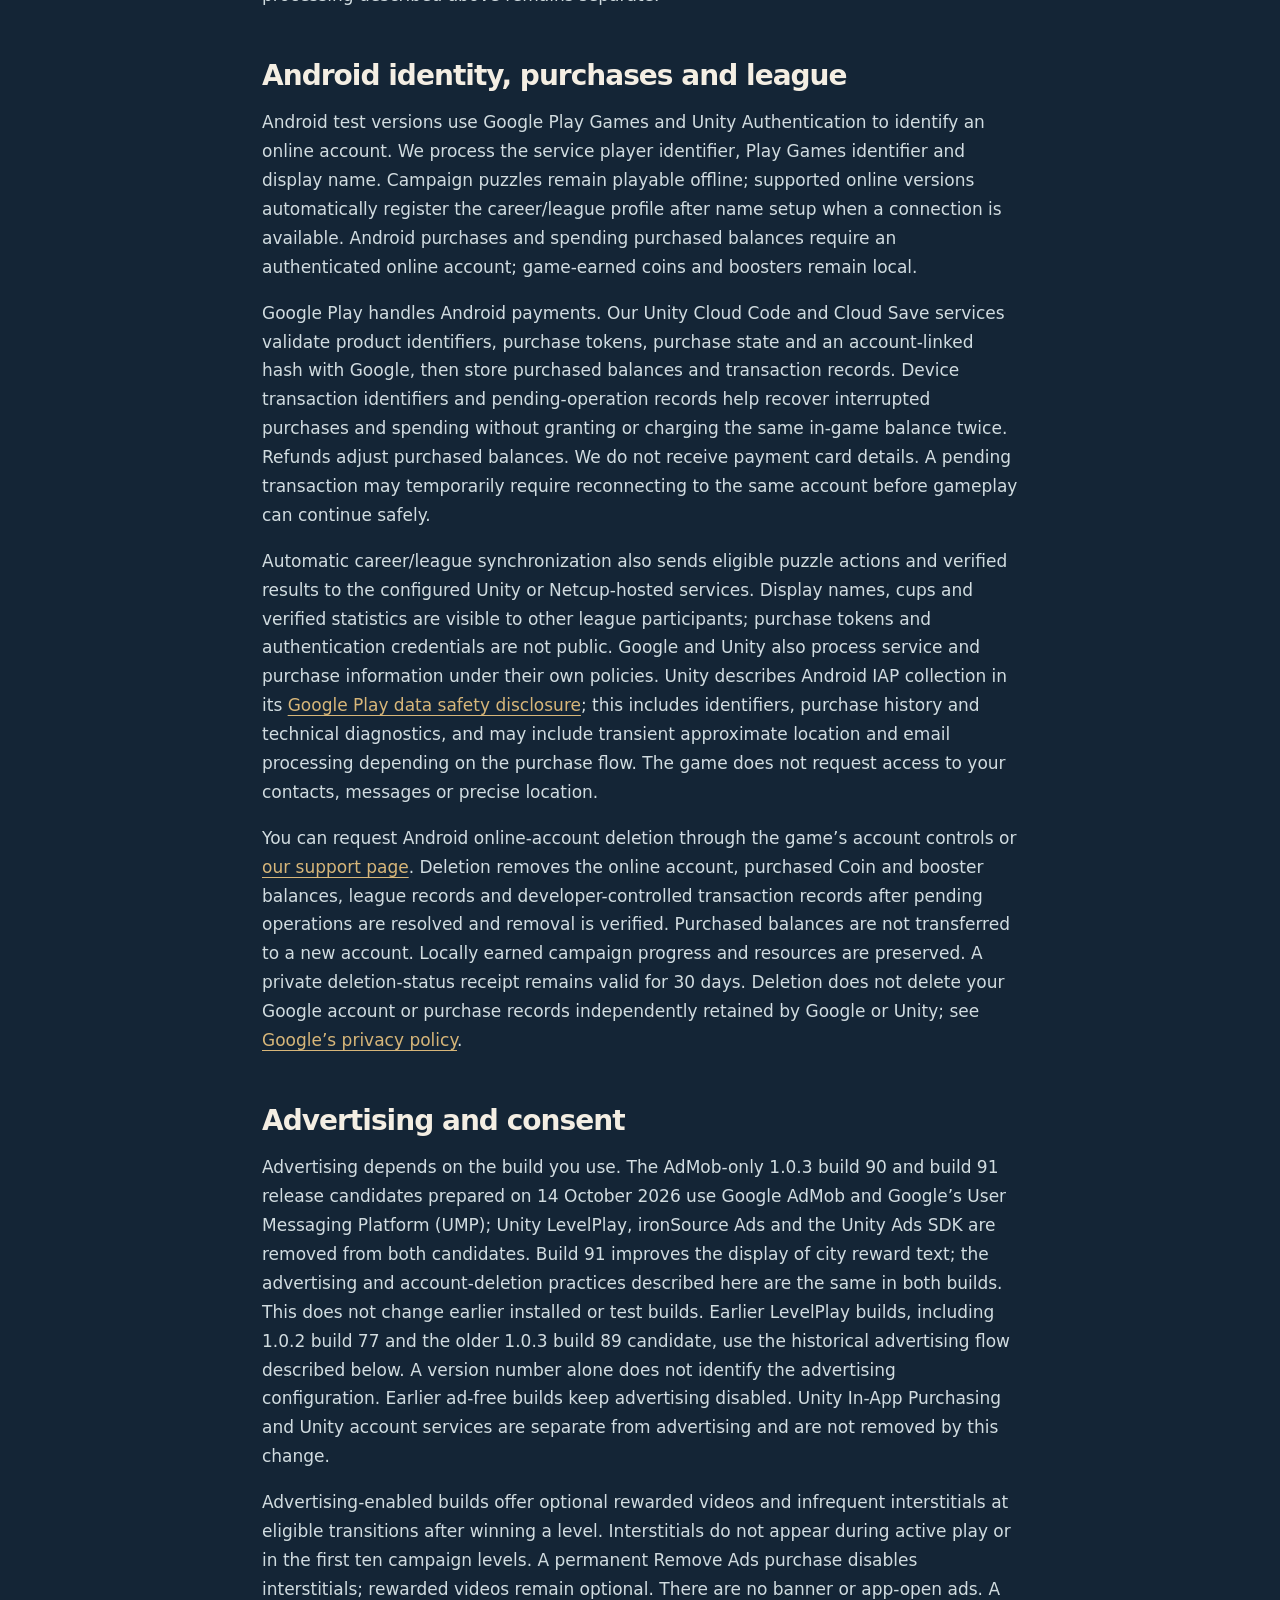
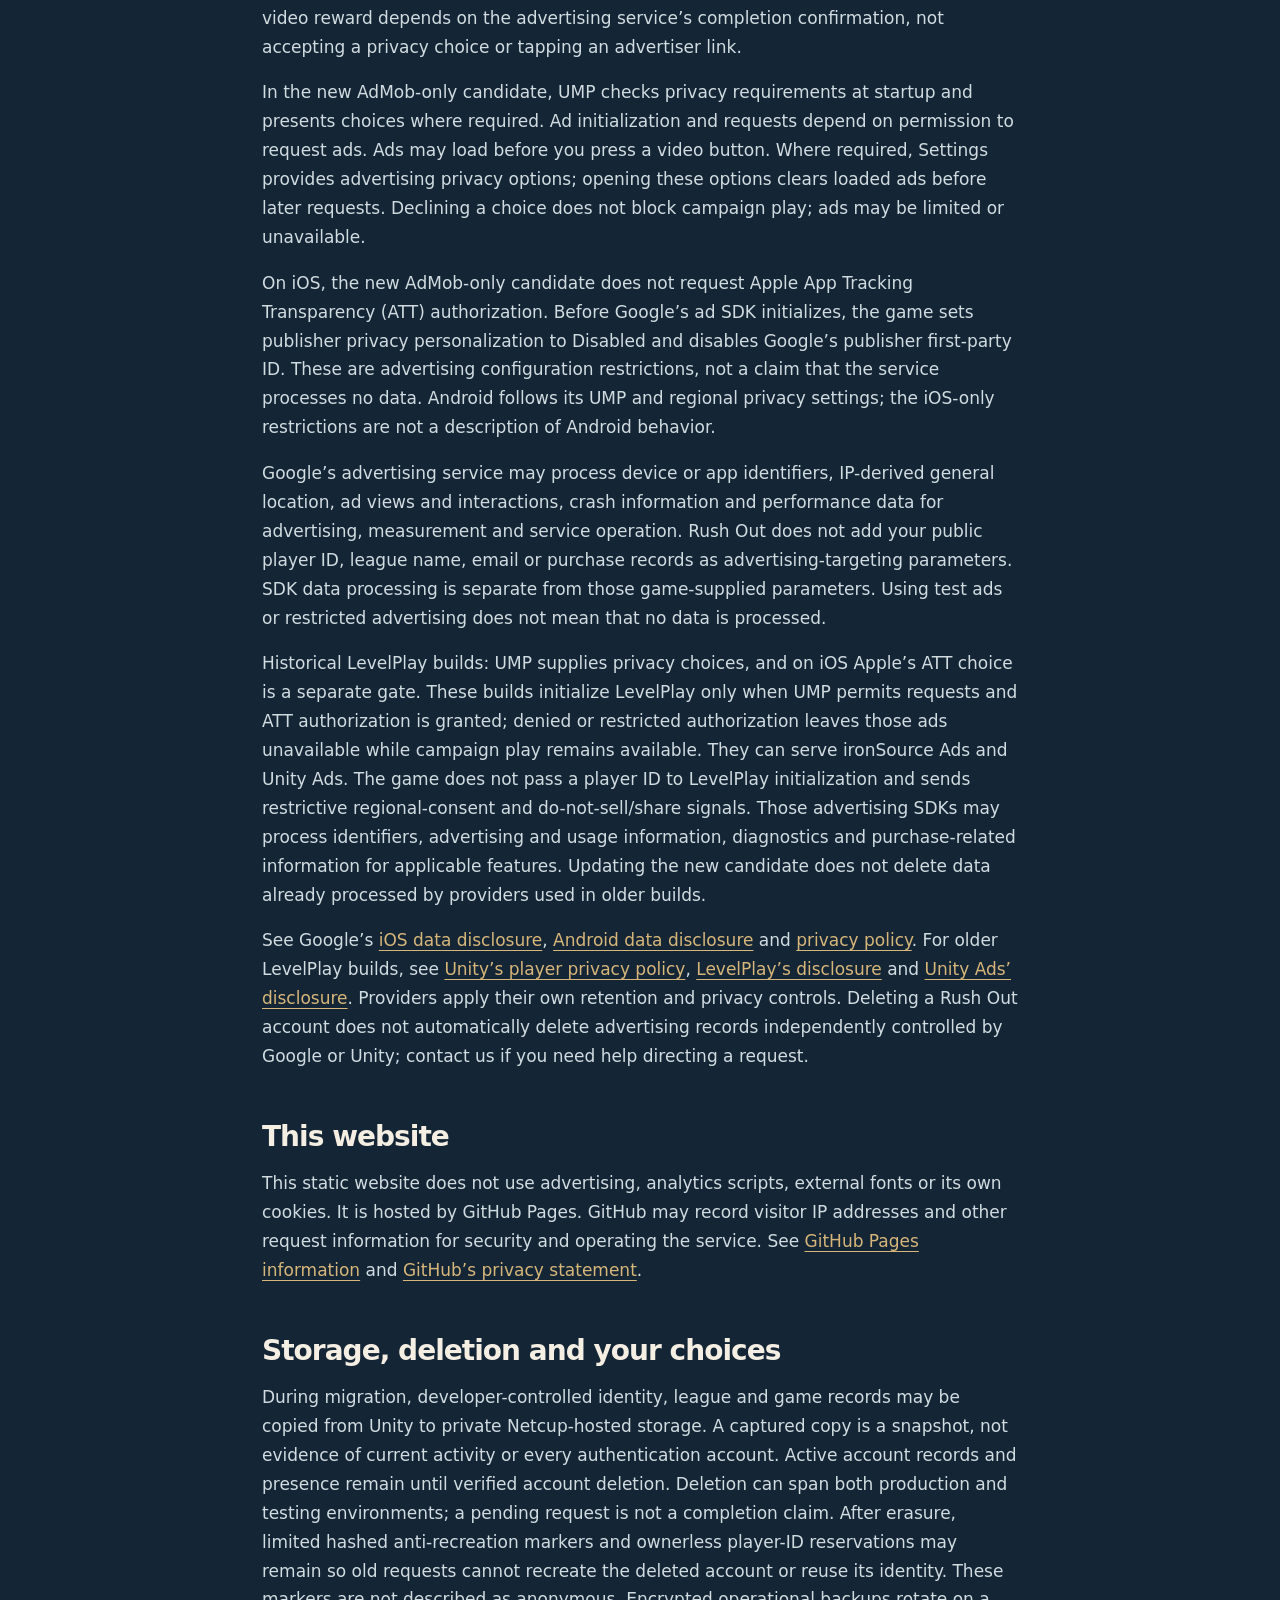
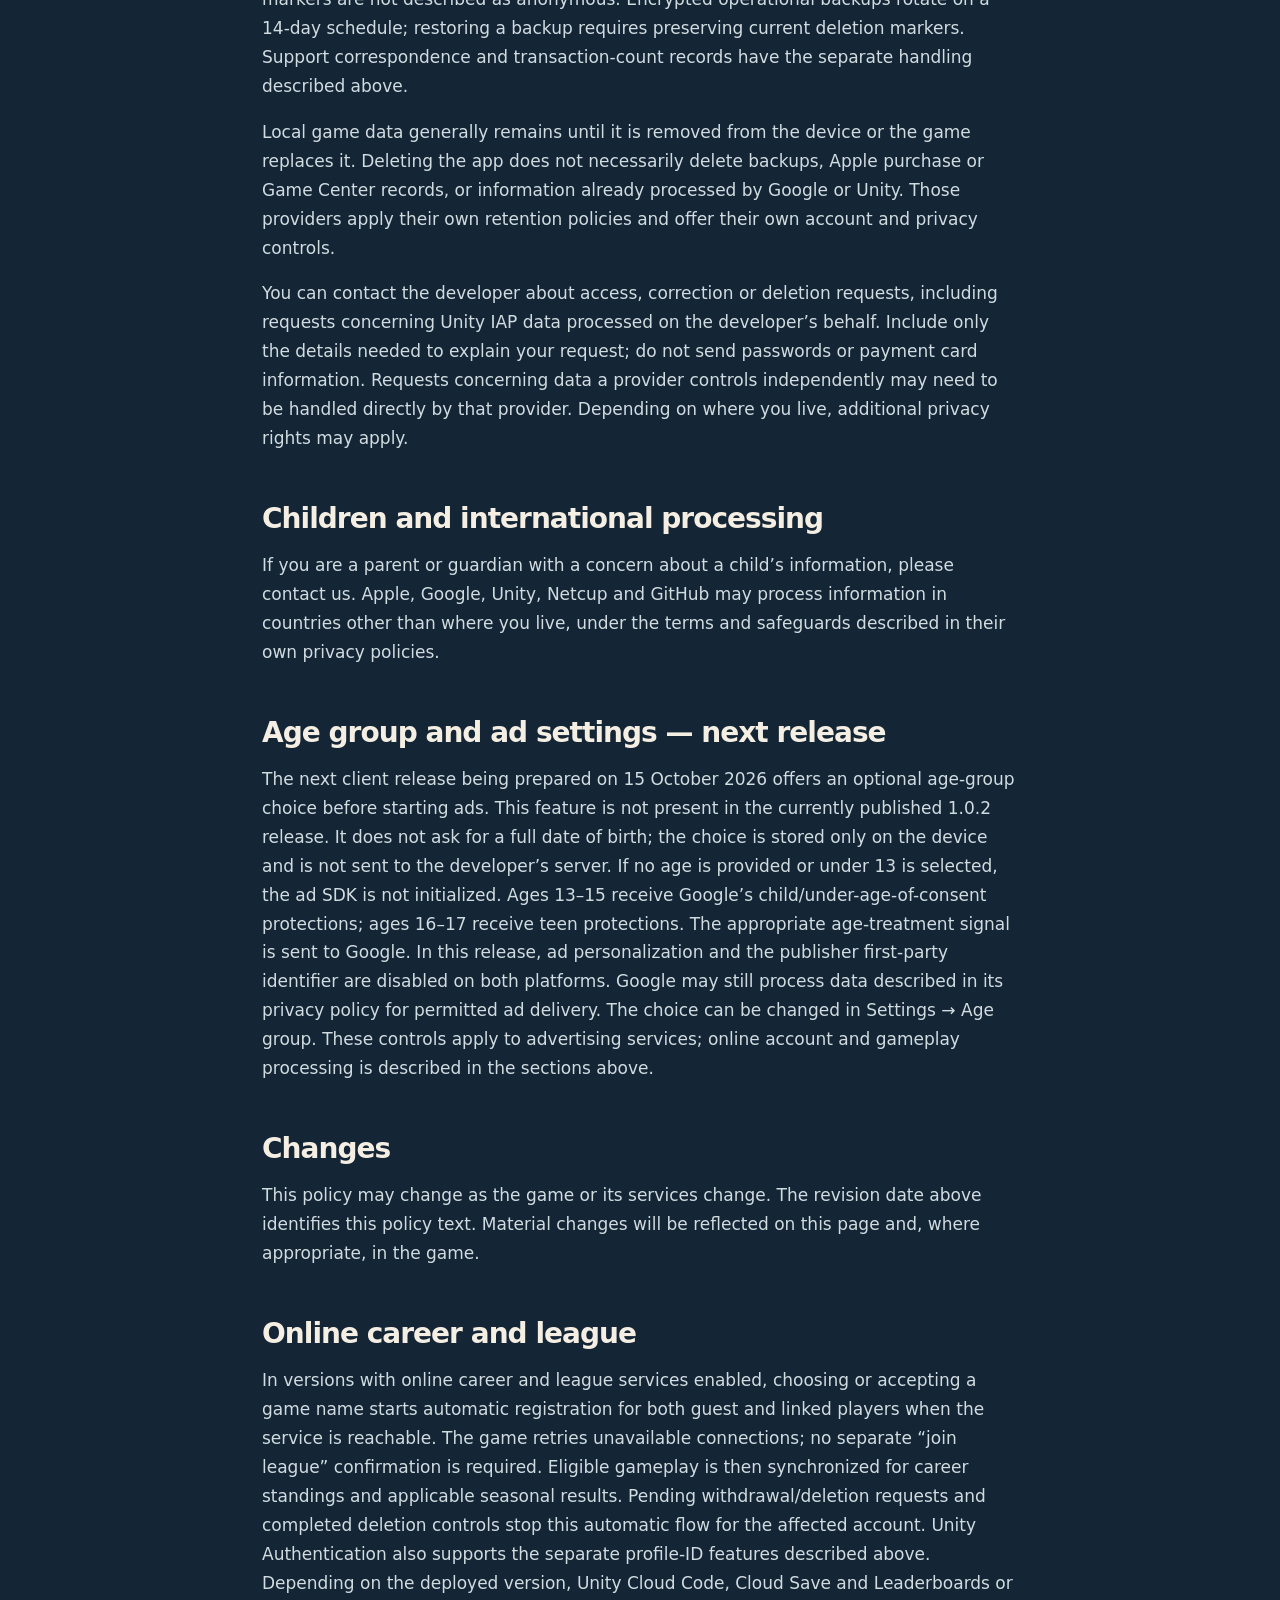
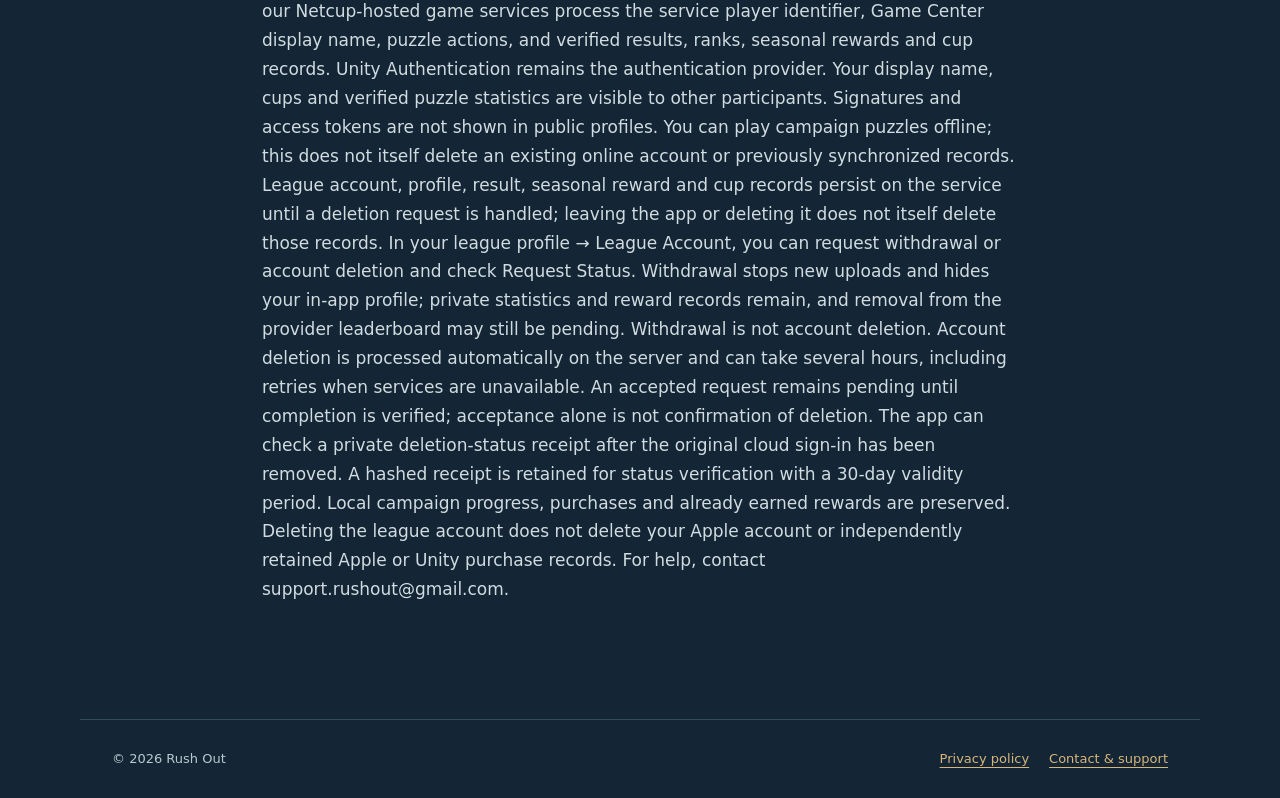
==== commit 217894ac: "Explain upcoming age controls and player name reporting" ====
--- a/privacy/index.html
+++ b/privacy/index.html
@@ -22,5 +22,5 @@
 <h2>This website</h2><p>This static website does not use advertising, analytics scripts, external fonts or its own cookies. It is hosted by GitHub Pages. GitHub may record visitor IP addresses and other request information for security and operating the service. See <a href="https://docs.github.com/en/pages/getting-started-with-github-pages/what-is-github-pages">GitHub Pages information</a> and <a href="https://docs.github.com/en/site-policy/privacy-policies/github-general-privacy-statement">GitHub’s privacy statement</a>.</p>
 <h2>Storage, deletion and your choices</h2><p>During migration, developer-controlled identity, league and game records may be copied from Unity to private Netcup-hosted storage. A captured copy is a snapshot, not evidence of current activity or every authentication account. Active account records and presence remain until verified account deletion. Deletion can span both production and testing environments; a pending request is not a completion claim. After erasure, limited hashed anti-recreation markers and ownerless player-ID reservations may remain so old requests cannot recreate the deleted account or reuse its identity. These markers are not described as anonymous. Encrypted operational backups rotate on a 14-day schedule; restoring a backup requires preserving current deletion markers. Support correspondence and transaction-count records have the separate handling described above.</p><p>Local game data generally remains until it is removed from the device or the game replaces it. Deleting the app does not necessarily delete backups, Apple purchase or Game Center records, or information already processed by Google or Unity. Those providers apply their own retention policies and offer their own account and privacy controls.</p><p>You can contact the developer about access, correction or deletion requests, including requests concerning Unity IAP data processed on the developer’s behalf. Include only the details needed to explain your request; do not send passwords or payment card information. Requests concerning data a provider controls independently may need to be handled directly by that provider. Depending on where you live, additional privacy rights may apply.</p>
 <h2>Children and international processing</h2><p>If you are a parent or guardian with a concern about a child’s information, please contact us. Apple, Google, Unity, Netcup and GitHub may process information in countries other than where you live, under the terms and safeguards described in their own privacy policies.</p>
-<h2>Changes</h2><p>This policy may change as the game or its services change. The revision date above identifies this policy text. Material changes will be reflected on this page and, where appropriate, in the game.</p><section><h2>Online career and league</h2><p>In versions with online career and league services enabled, choosing or accepting a game name starts automatic registration for both guest and linked players when the service is reachable. The game retries unavailable connections; no separate “join league” confirmation is required. Eligible gameplay is then synchronized for career standings and applicable seasonal results. Pending withdrawal/deletion requests and completed deletion controls stop this automatic flow for the affected account. Unity Authentication also supports the separate profile-ID features described above. Depending on the deployed version, Unity Cloud Code, Cloud Save and Leaderboards or our Netcup-hosted game services process the service player identifier, Game Center display name, puzzle actions, and verified results, ranks, seasonal rewards and cup records. Unity Authentication remains the authentication provider. Your display name, cups and verified puzzle statistics are visible to other participants. Signatures and access tokens are not shown in public profiles. You can play campaign puzzles offline; this does not itself delete an existing online account or previously synchronized records. League account, profile, result, seasonal reward and cup records persist on the service until a deletion request is handled; leaving the app or deleting it does not itself delete those records. In your league profile → League Account, you can request withdrawal or account deletion and check Request Status. Withdrawal stops new uploads and hides your in-app profile; private statistics and reward records remain, and removal from the provider leaderboard may still be pending. Withdrawal is not account deletion. Account deletion is processed automatically on the server and can take several hours, including retries when services are unavailable. An accepted request remains pending until completion is verified; acceptance alone is not confirmation of deletion. The app can check a private deletion-status receipt after the original cloud sign-in has been removed. A hashed receipt is retained for status verification with a 30-day validity period. Local campaign progress, purchases and already earned rewards are preserved. Deleting the league account does not delete your Apple account or independently retained Apple or Unity purchase records. For help, contact support.rushout@gmail.com.</p></section>
+<section id="age-settings"><h2>Age group and ad settings — next release</h2><p>The next client release being prepared on 15 October 2026 offers an optional age-group choice before starting ads. This feature is not present in the currently published 1.0.2 release. It does not ask for a full date of birth; the choice is stored only on the device and is not sent to the developer’s server. If no age is provided or under 13 is selected, the ad SDK is not initialized. Ages 13–15 receive Google’s child/under-age-of-consent protections; ages 16–17 receive teen protections. The appropriate age-treatment signal is sent to Google. In this release, ad personalization and the publisher first-party identifier are disabled on both platforms. Google may still process data described in its privacy policy for permitted ad delivery. The choice can be changed in Settings → Age group. These controls apply to advertising services; online account and gameplay processing is described in the sections above.</p></section><h2>Changes</h2><p>This policy may change as the game or its services change. The revision date above identifies this policy text. Material changes will be reflected on this page and, where appropriate, in the game.</p><section><h2>Online career and league</h2><p>In versions with online career and league services enabled, choosing or accepting a game name starts automatic registration for both guest and linked players when the service is reachable. The game retries unavailable connections; no separate “join league” confirmation is required. Eligible gameplay is then synchronized for career standings and applicable seasonal results. Pending withdrawal/deletion requests and completed deletion controls stop this automatic flow for the affected account. Unity Authentication also supports the separate profile-ID features described above. Depending on the deployed version, Unity Cloud Code, Cloud Save and Leaderboards or our Netcup-hosted game services process the service player identifier, Game Center display name, puzzle actions, and verified results, ranks, seasonal rewards and cup records. Unity Authentication remains the authentication provider. Your display name, cups and verified puzzle statistics are visible to other participants. Signatures and access tokens are not shown in public profiles. You can play campaign puzzles offline; this does not itself delete an existing online account or previously synchronized records. League account, profile, result, seasonal reward and cup records persist on the service until a deletion request is handled; leaving the app or deleting it does not itself delete those records. In your league profile → League Account, you can request withdrawal or account deletion and check Request Status. Withdrawal stops new uploads and hides your in-app profile; private statistics and reward records remain, and removal from the provider leaderboard may still be pending. Withdrawal is not account deletion. Account deletion is processed automatically on the server and can take several hours, including retries when services are unavailable. An accepted request remains pending until completion is verified; acceptance alone is not confirmation of deletion. The app can check a private deletion-status receipt after the original cloud sign-in has been removed. A hashed receipt is retained for status verification with a 30-day validity period. Local campaign progress, purchases and already earned rewards are preserved. Deleting the league account does not delete your Apple account or independently retained Apple or Unity purchase records. For help, contact support.rushout@gmail.com.</p></section>
 </main><footer><span>© 2026 Rush Out</span><div><a href="/privacy/">Privacy policy</a><a href="/support/">Contact & support</a></div></footer></body></html>
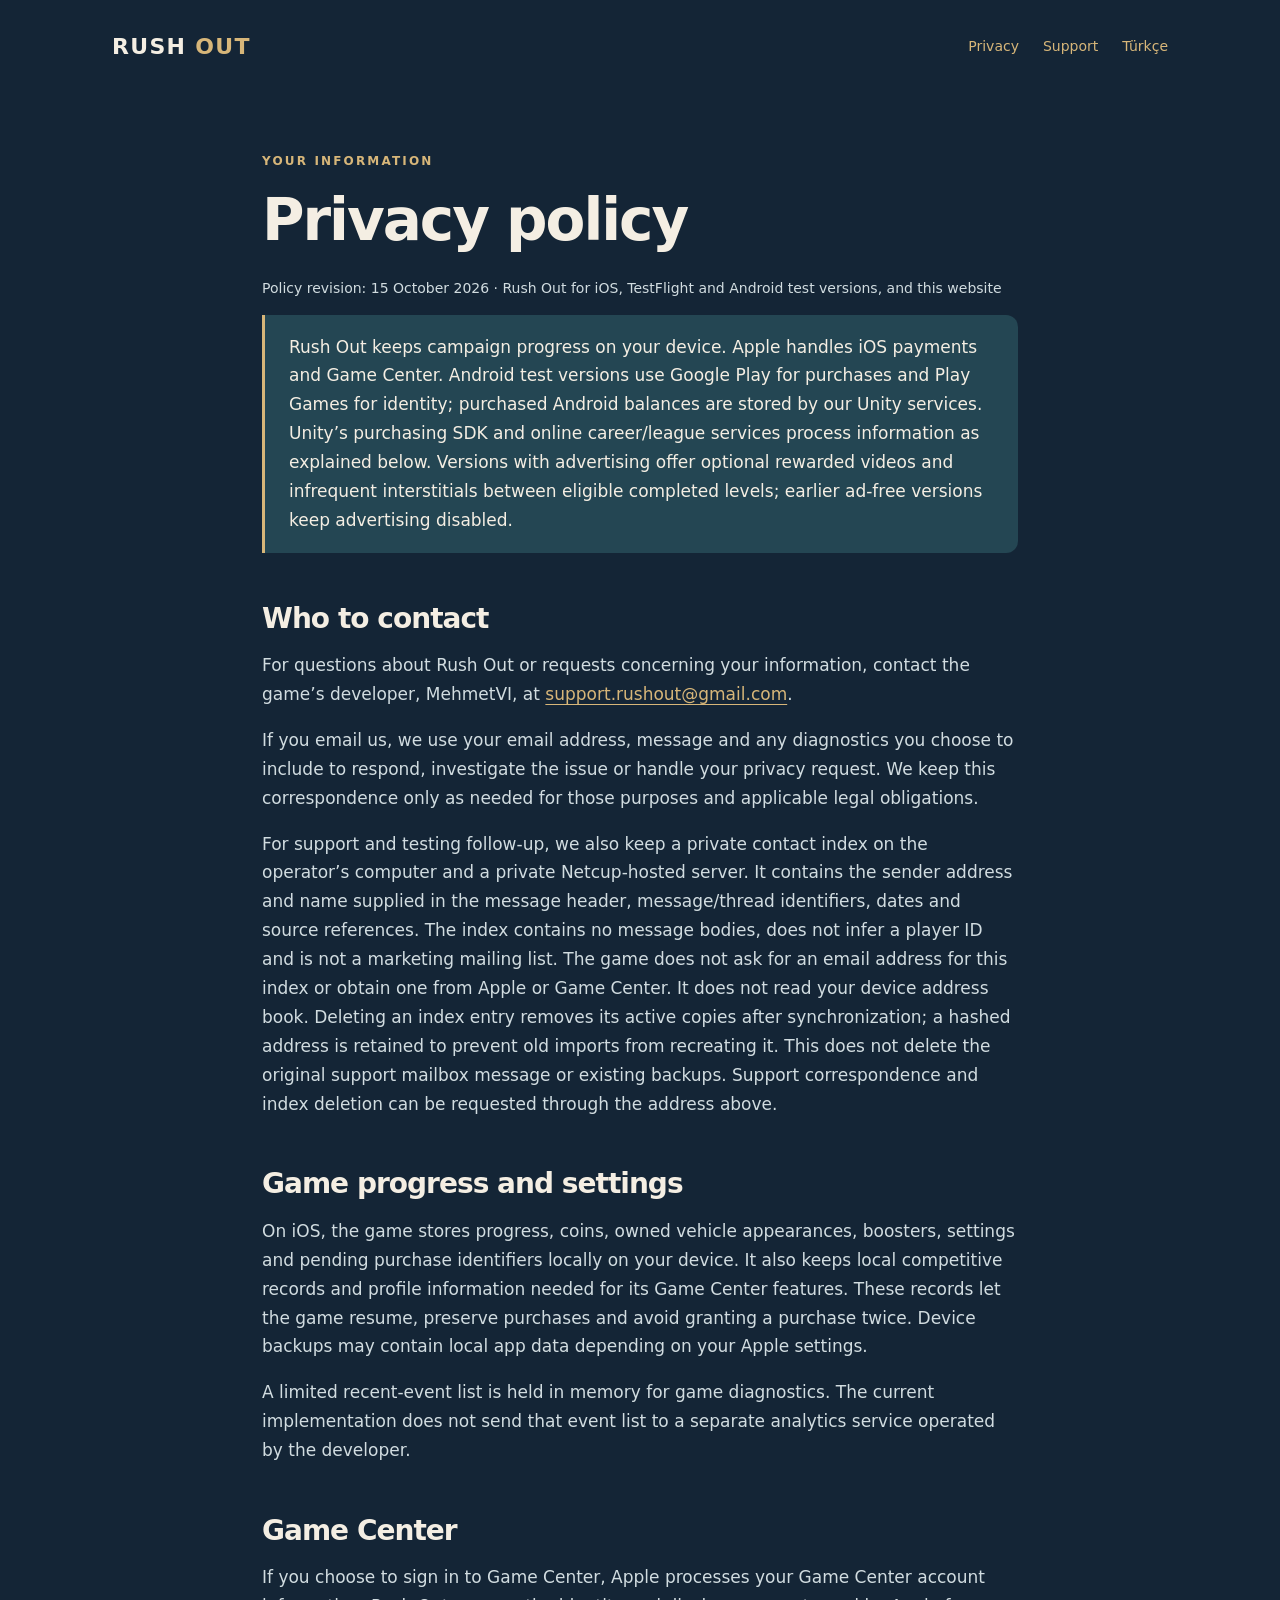
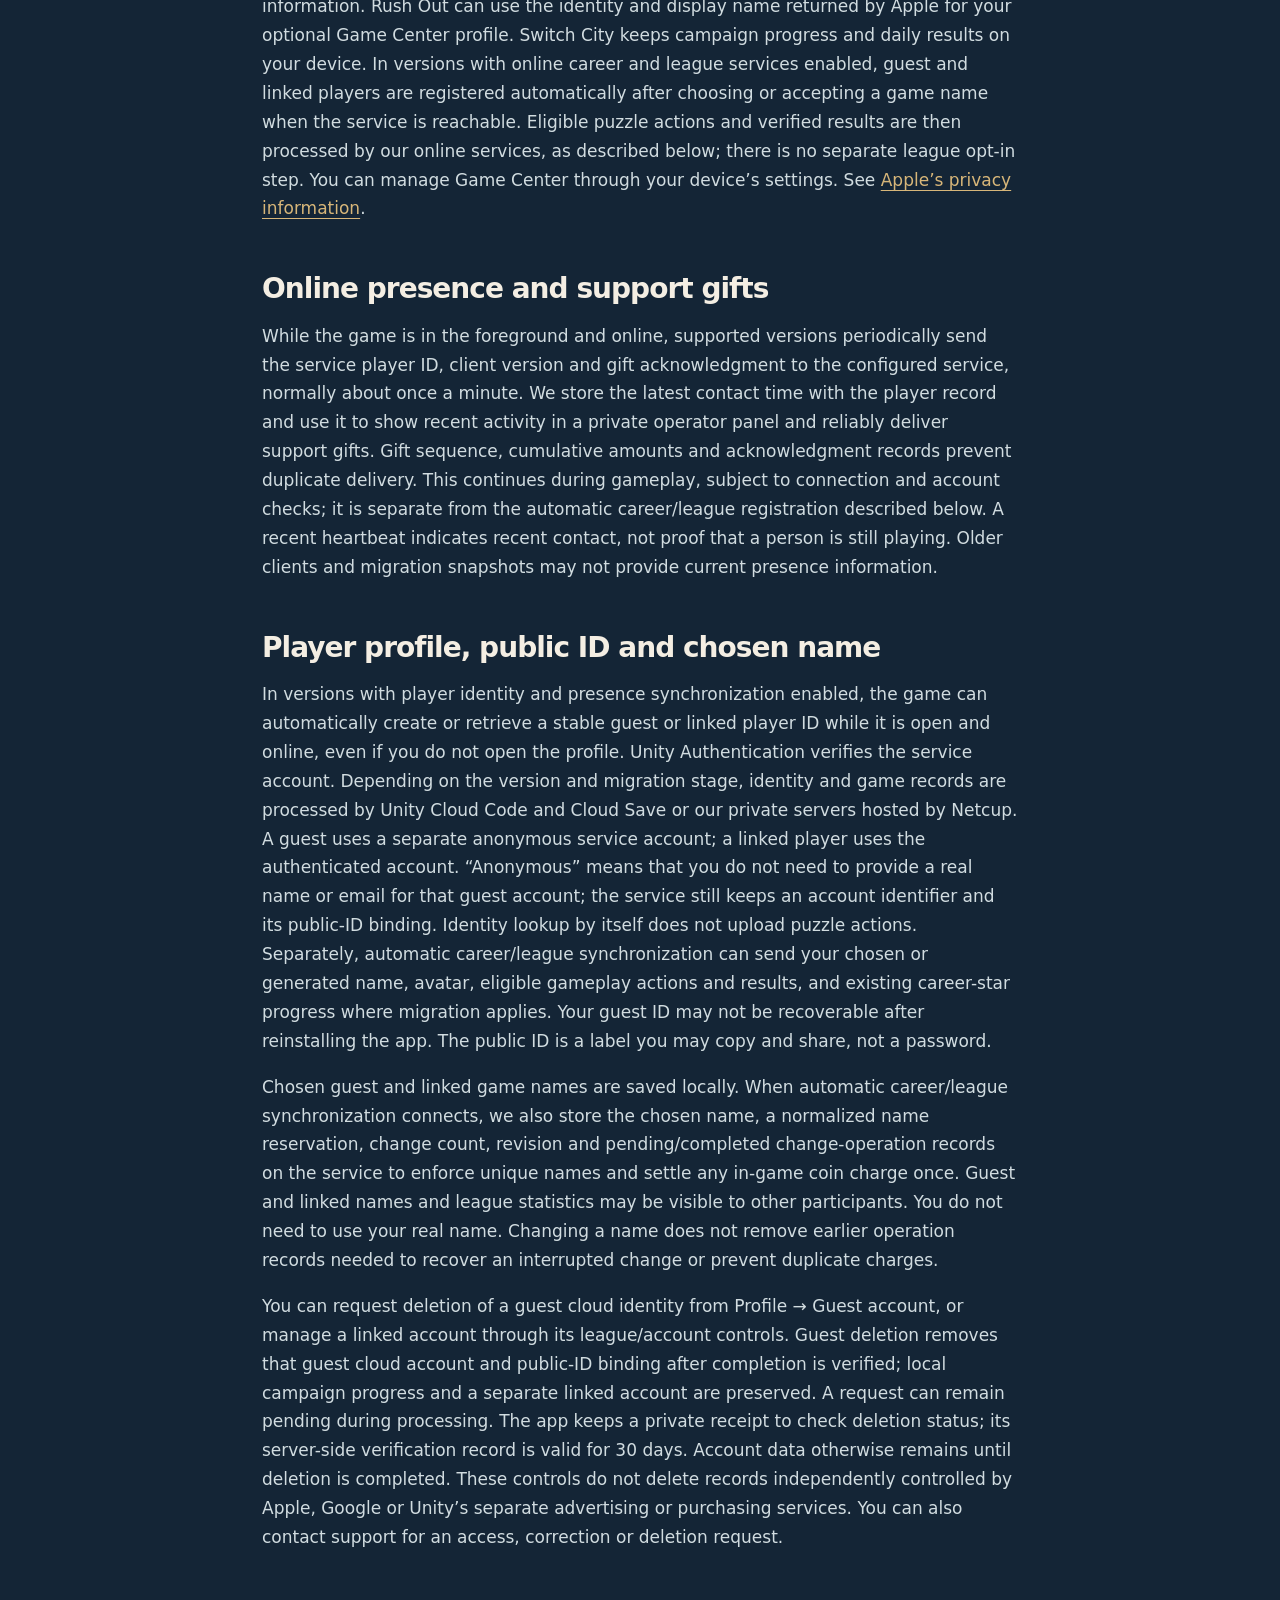
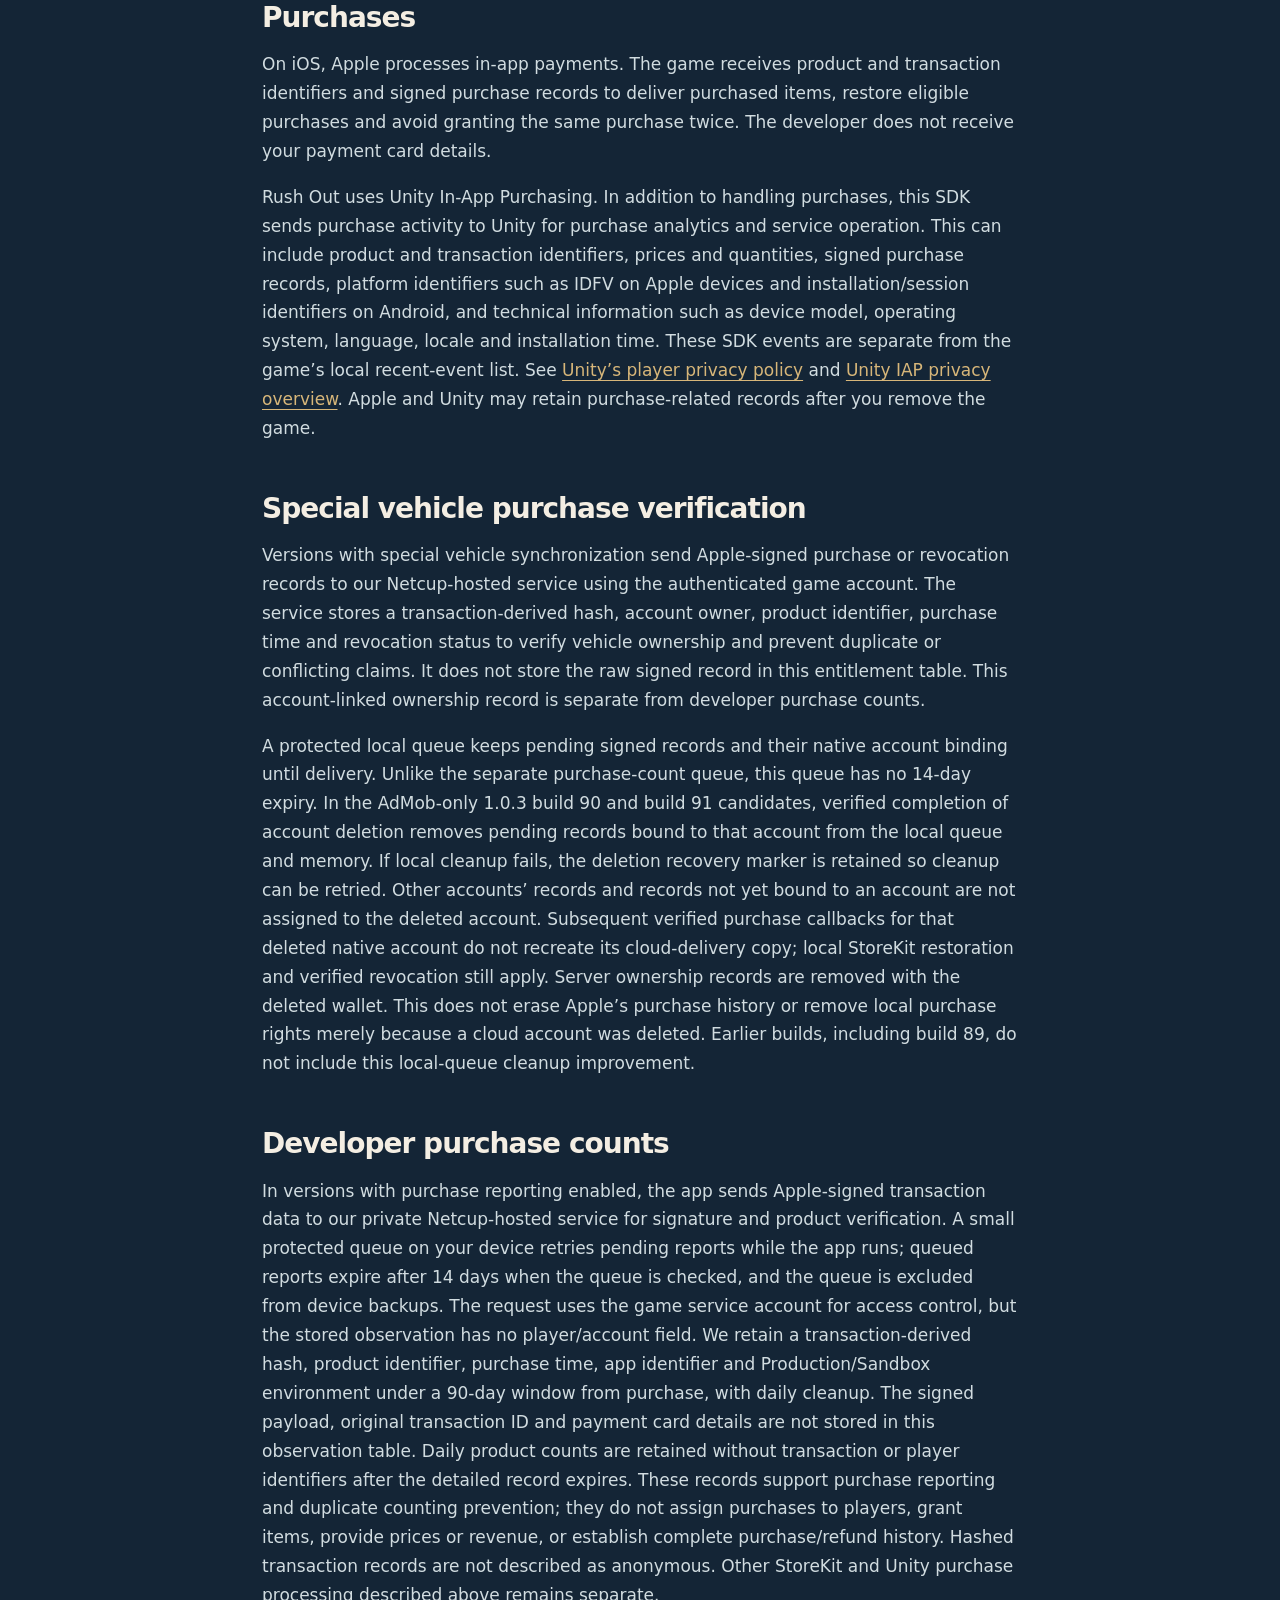
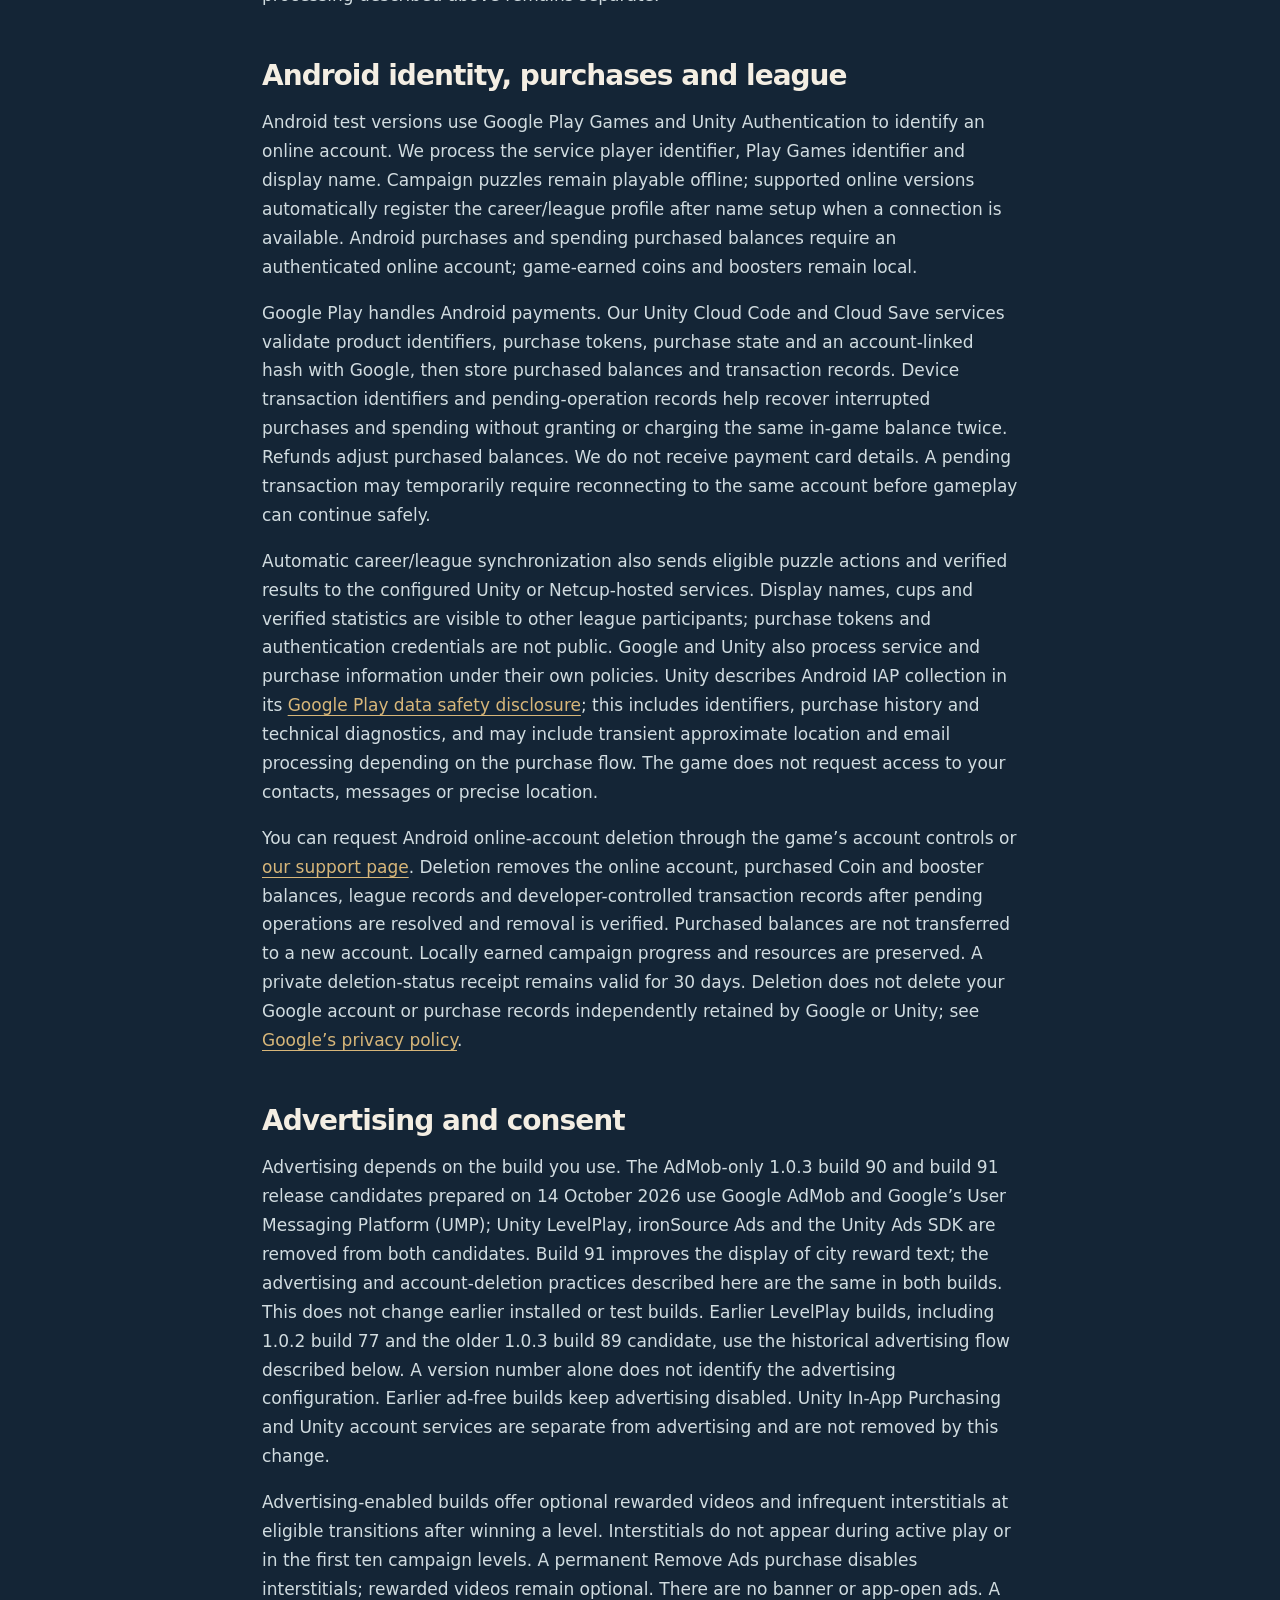
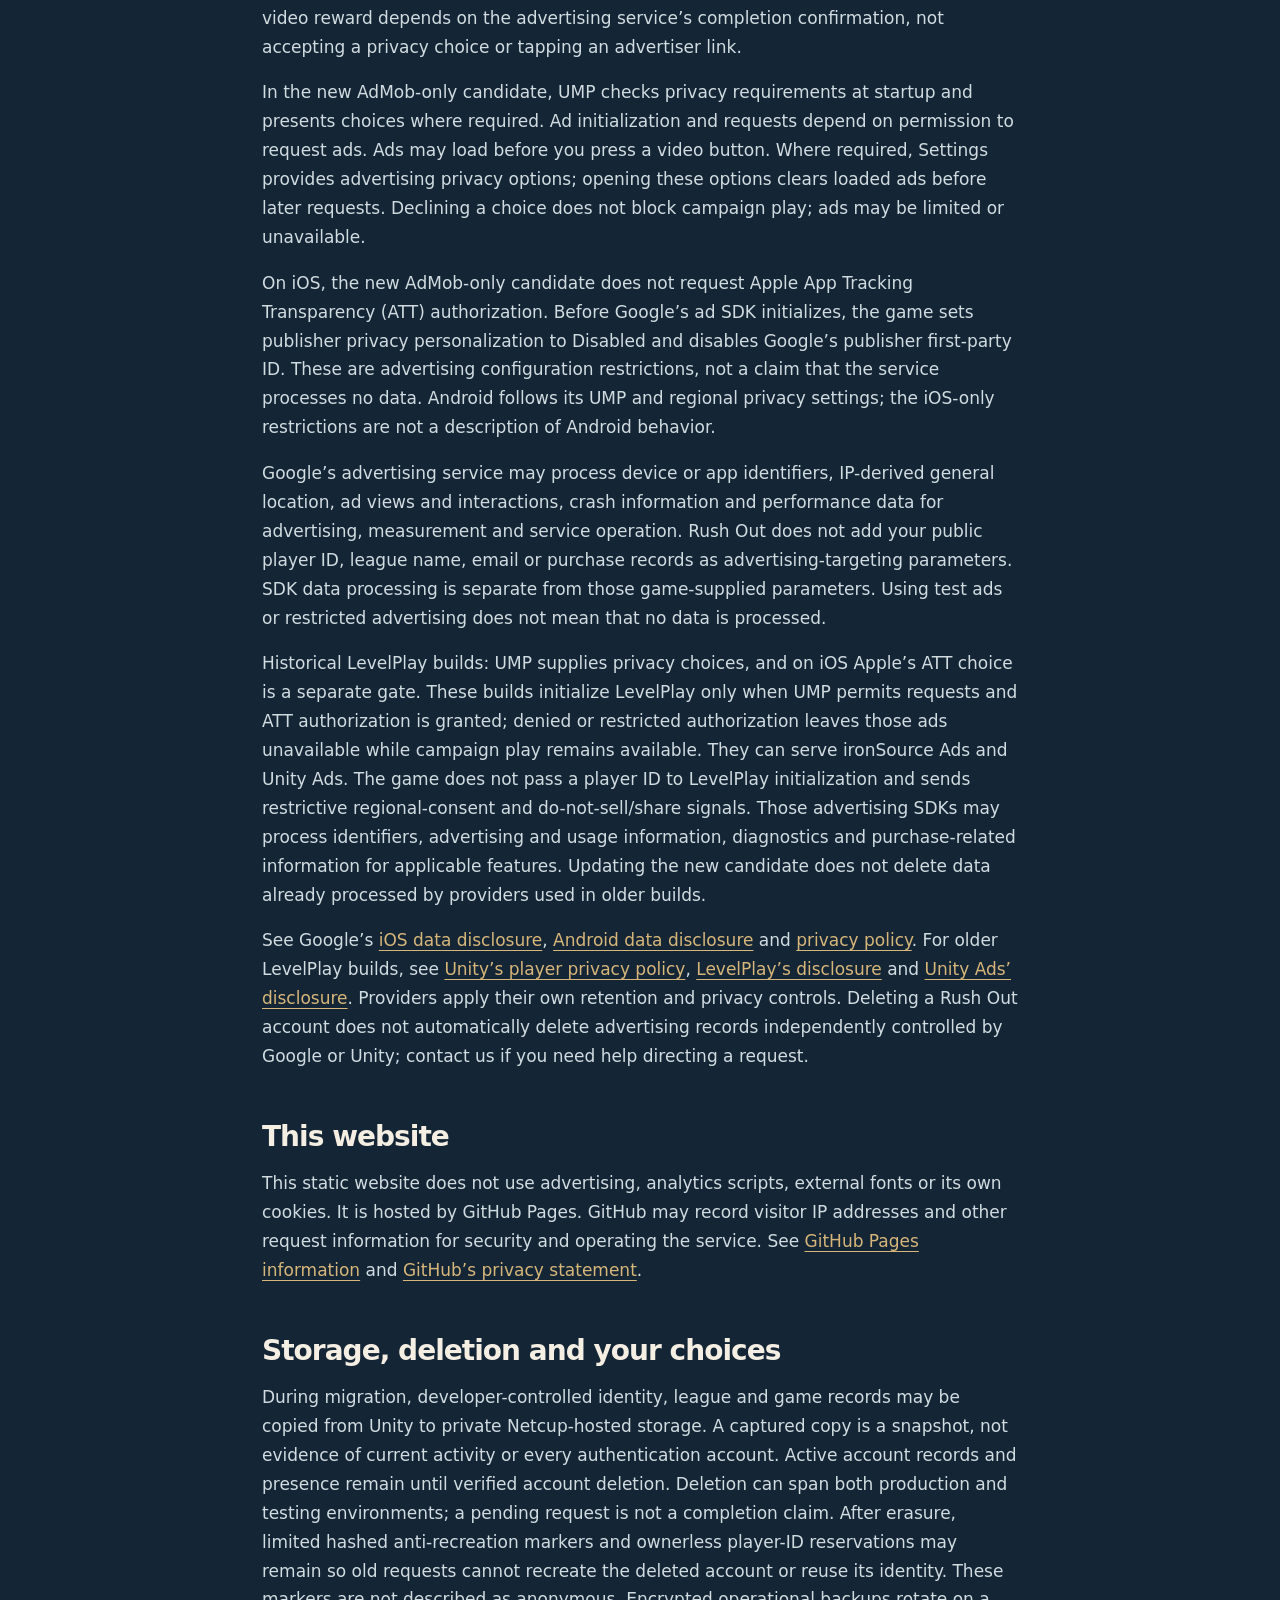
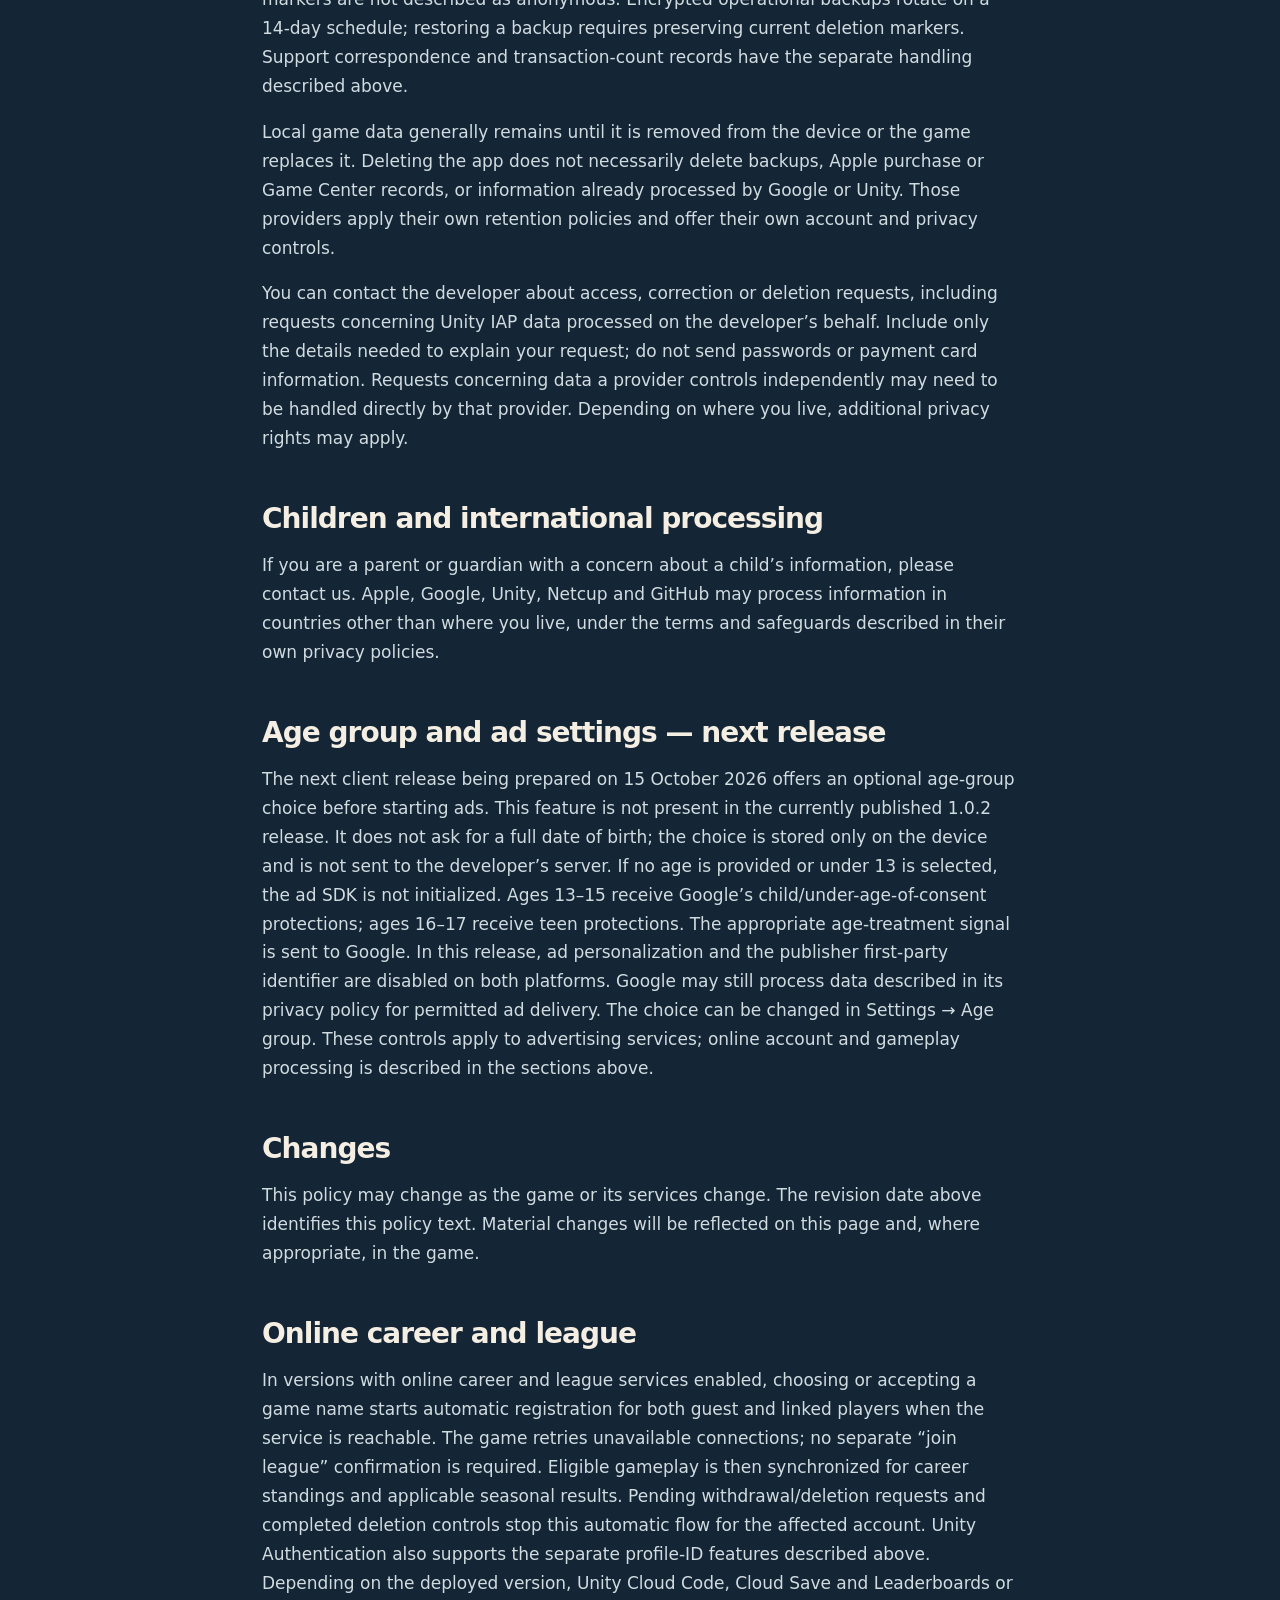
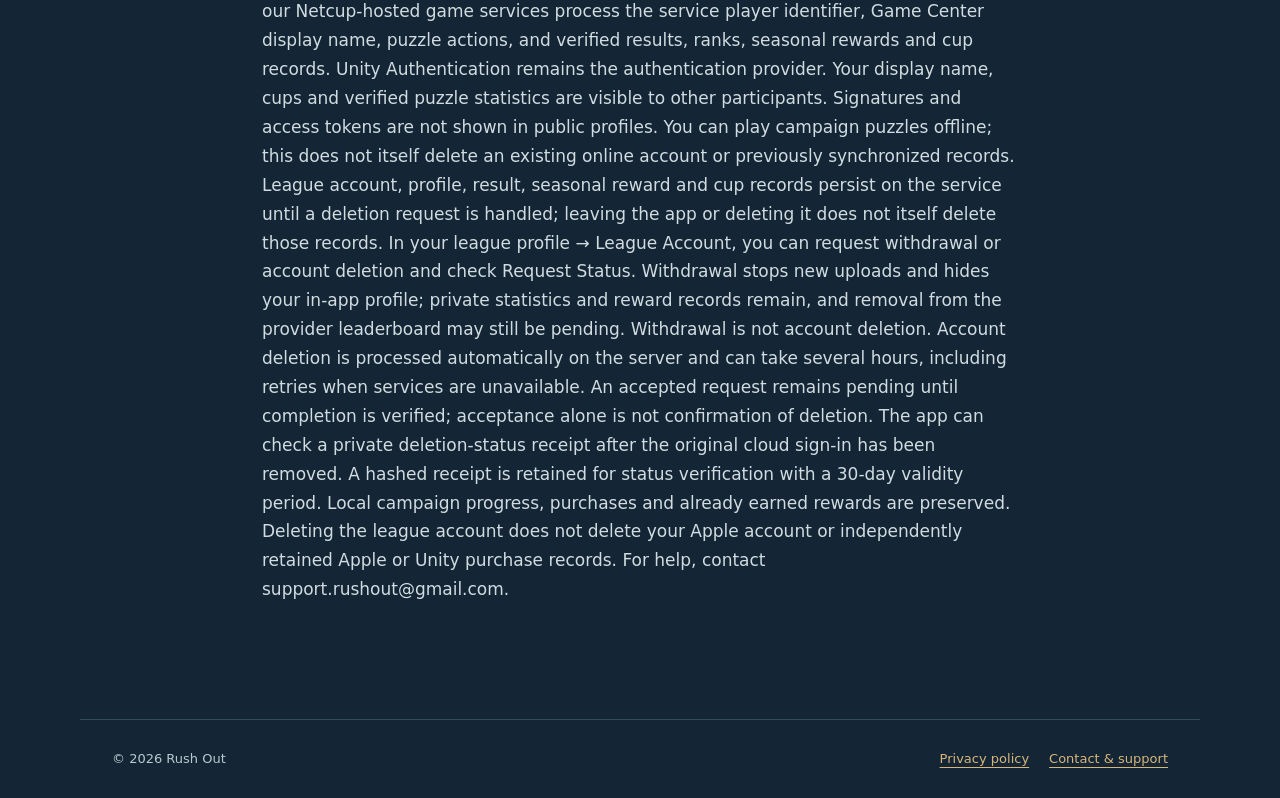
==== commit f8abae60: "Date the updated privacy disclosure" ====
--- a/privacy/index.html
+++ b/privacy/index.html
@@ -1,4 +1,4 @@
-<!doctype html><html lang="en"><head><meta charset="utf-8"><meta name="viewport" content="width=device-width,initial-scale=1"><meta name="theme-color" content="#142536"><meta name="description" content="Rush Out road puzzles. Game information, support and privacy policy."><title>Privacy policy · Rush Out</title><link rel="stylesheet" href="/style.css"></head><body><header><a class="brand" href="/">RUSH <span>OUT</span></a><nav aria-label="Main navigation"><a href="/privacy/">Privacy</a><a href="/support/">Support</a><a href="/privacy/tr/" lang="tr">Türkçe</a></nav></header><main class="document"><div class="eyebrow">Your information</div><h1>Privacy policy</h1><p class="meta">Policy revision: 14 October 2026 · Rush Out for iOS, TestFlight and Android test versions, and this website</p><div class="note">Rush Out keeps campaign progress on your device. Apple handles iOS payments and Game Center. Android test versions use Google Play for purchases and Play Games for identity; purchased Android balances are stored by our Unity services. Unity’s purchasing SDK and online career/league services process information as explained below. Versions with advertising offer optional rewarded videos and infrequent interstitials between eligible completed levels; earlier ad-free versions keep advertising disabled.</div>
+<!doctype html><html lang="en"><head><meta charset="utf-8"><meta name="viewport" content="width=device-width,initial-scale=1"><meta name="theme-color" content="#142536"><meta name="description" content="Rush Out road puzzles. Game information, support and privacy policy."><title>Privacy policy · Rush Out</title><link rel="stylesheet" href="/style.css"></head><body><header><a class="brand" href="/">RUSH <span>OUT</span></a><nav aria-label="Main navigation"><a href="/privacy/">Privacy</a><a href="/support/">Support</a><a href="/privacy/tr/" lang="tr">Türkçe</a></nav></header><main class="document"><div class="eyebrow">Your information</div><h1>Privacy policy</h1><p class="meta">Policy revision: 15 October 2026 · Rush Out for iOS, TestFlight and Android test versions, and this website</p><div class="note">Rush Out keeps campaign progress on your device. Apple handles iOS payments and Game Center. Android test versions use Google Play for purchases and Play Games for identity; purchased Android balances are stored by our Unity services. Unity’s purchasing SDK and online career/league services process information as explained below. Versions with advertising offer optional rewarded videos and infrequent interstitials between eligible completed levels; earlier ad-free versions keep advertising disabled.</div>
 <h2>Who to contact</h2><p>For questions about Rush Out or requests concerning your information, contact the game’s developer, MehmetVI, at <a class="contact" href="mailto:support.rushout@gmail.com">support.rushout@gmail.com</a>.</p>
 <p>If you email us, we use your email address, message and any diagnostics you choose to include to respond, investigate the issue or handle your privacy request. We keep this correspondence only as needed for those purposes and applicable legal obligations.</p><p>For support and testing follow-up, we also keep a private contact index on the operator’s computer and a private Netcup-hosted server. It contains the sender address and name supplied in the message header, message/thread identifiers, dates and source references. The index contains no message bodies, does not infer a player ID and is not a marketing mailing list. The game does not ask for an email address for this index or obtain one from Apple or Game Center. It does not read your device address book. Deleting an index entry removes its active copies after synchronization; a hashed address is retained to prevent old imports from recreating it. This does not delete the original support mailbox message or existing backups. Support correspondence and index deletion can be requested through the address above.</p><h2>Game progress and settings</h2><p>On iOS, the game stores progress, coins, owned vehicle appearances, boosters, settings and pending purchase identifiers locally on your device. It also keeps local competitive records and profile information needed for its Game Center features. These records let the game resume, preserve purchases and avoid granting a purchase twice. Device backups may contain local app data depending on your Apple settings.</p><p>A limited recent-event list is held in memory for game diagnostics. The current implementation does not send that event list to a separate analytics service operated by the developer.</p>
 <h2>Game Center</h2><p>If you choose to sign in to Game Center, Apple processes your Game Center account information. Rush Out can use the identity and display name returned by Apple for your optional Game Center profile. Switch City keeps campaign progress and daily results on your device. In versions with online career and league services enabled, guest and linked players are registered automatically after choosing or accepting a game name when the service is reachable. Eligible puzzle actions and verified results are then processed by our online services, as described below; there is no separate league opt-in step. You can manage Game Center through your device’s settings. See <a href="https://www.apple.com/legal/privacy/">Apple’s privacy information</a>.</p>
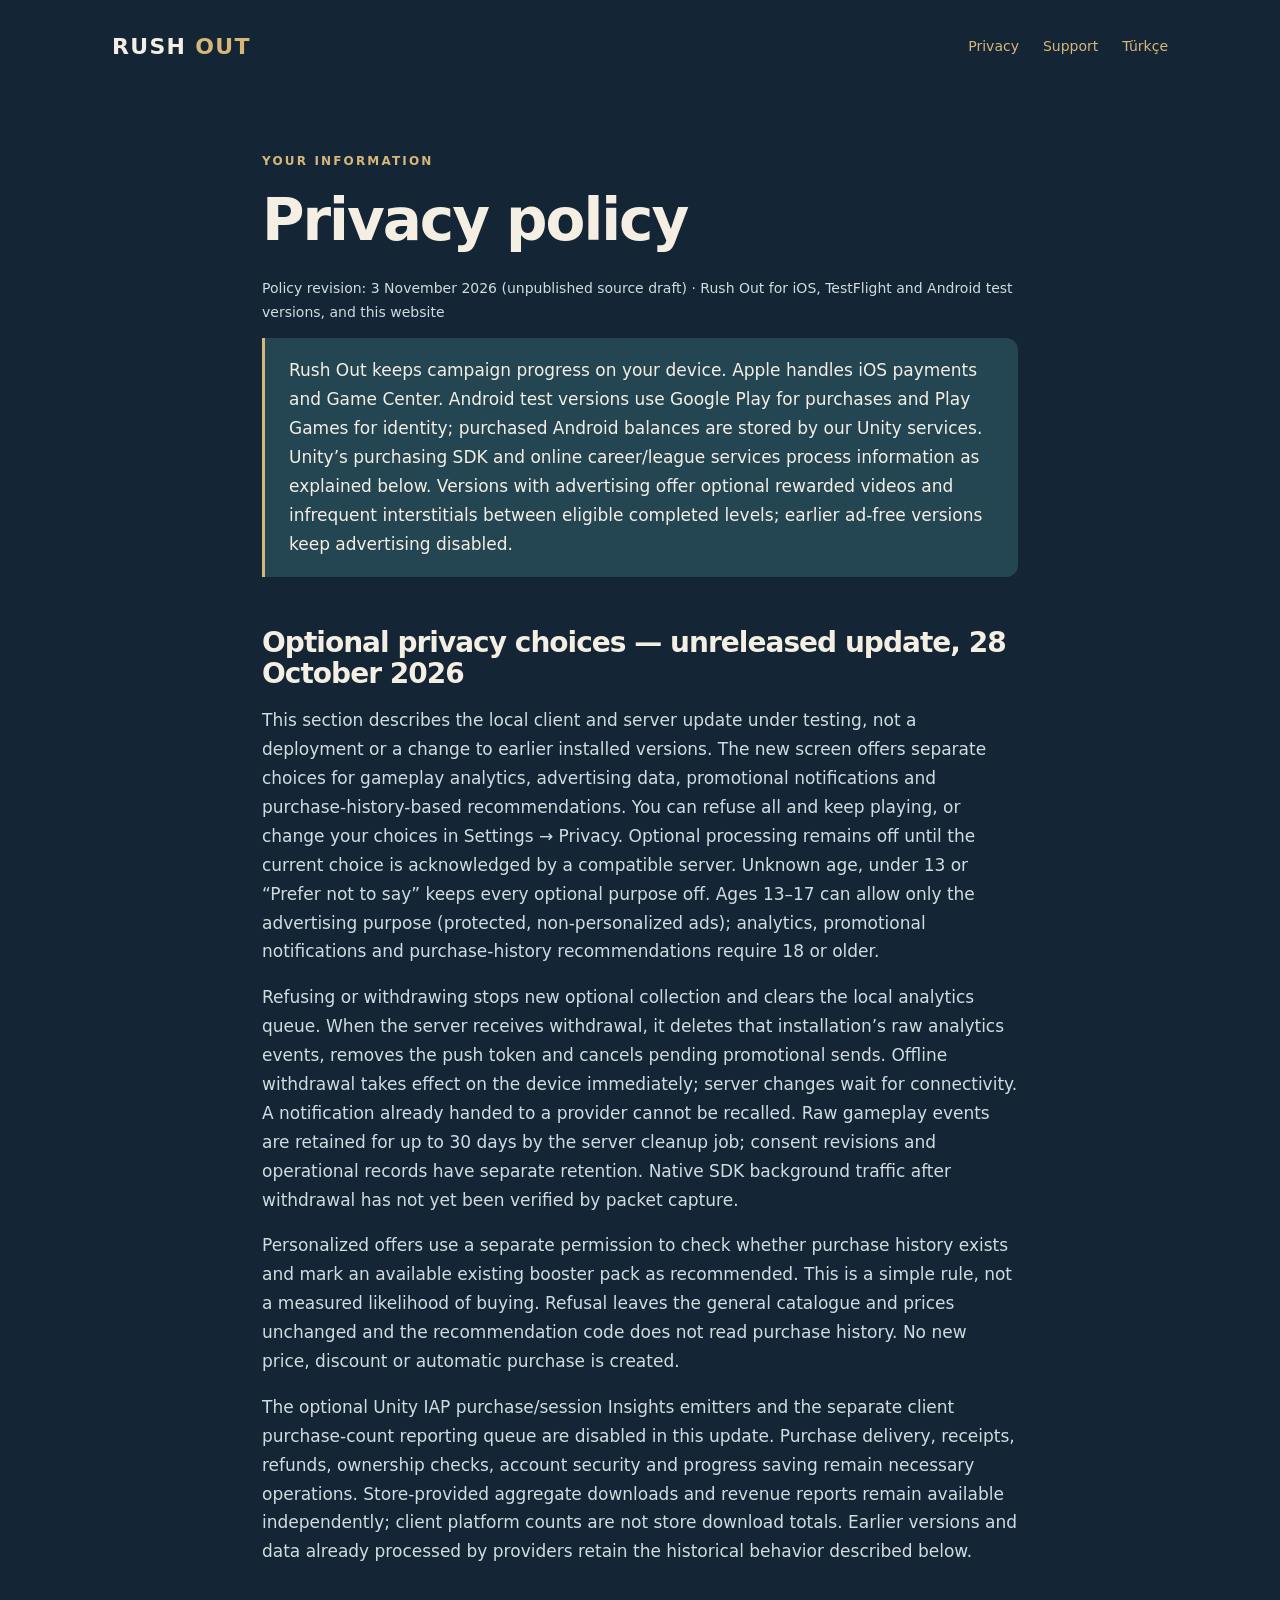
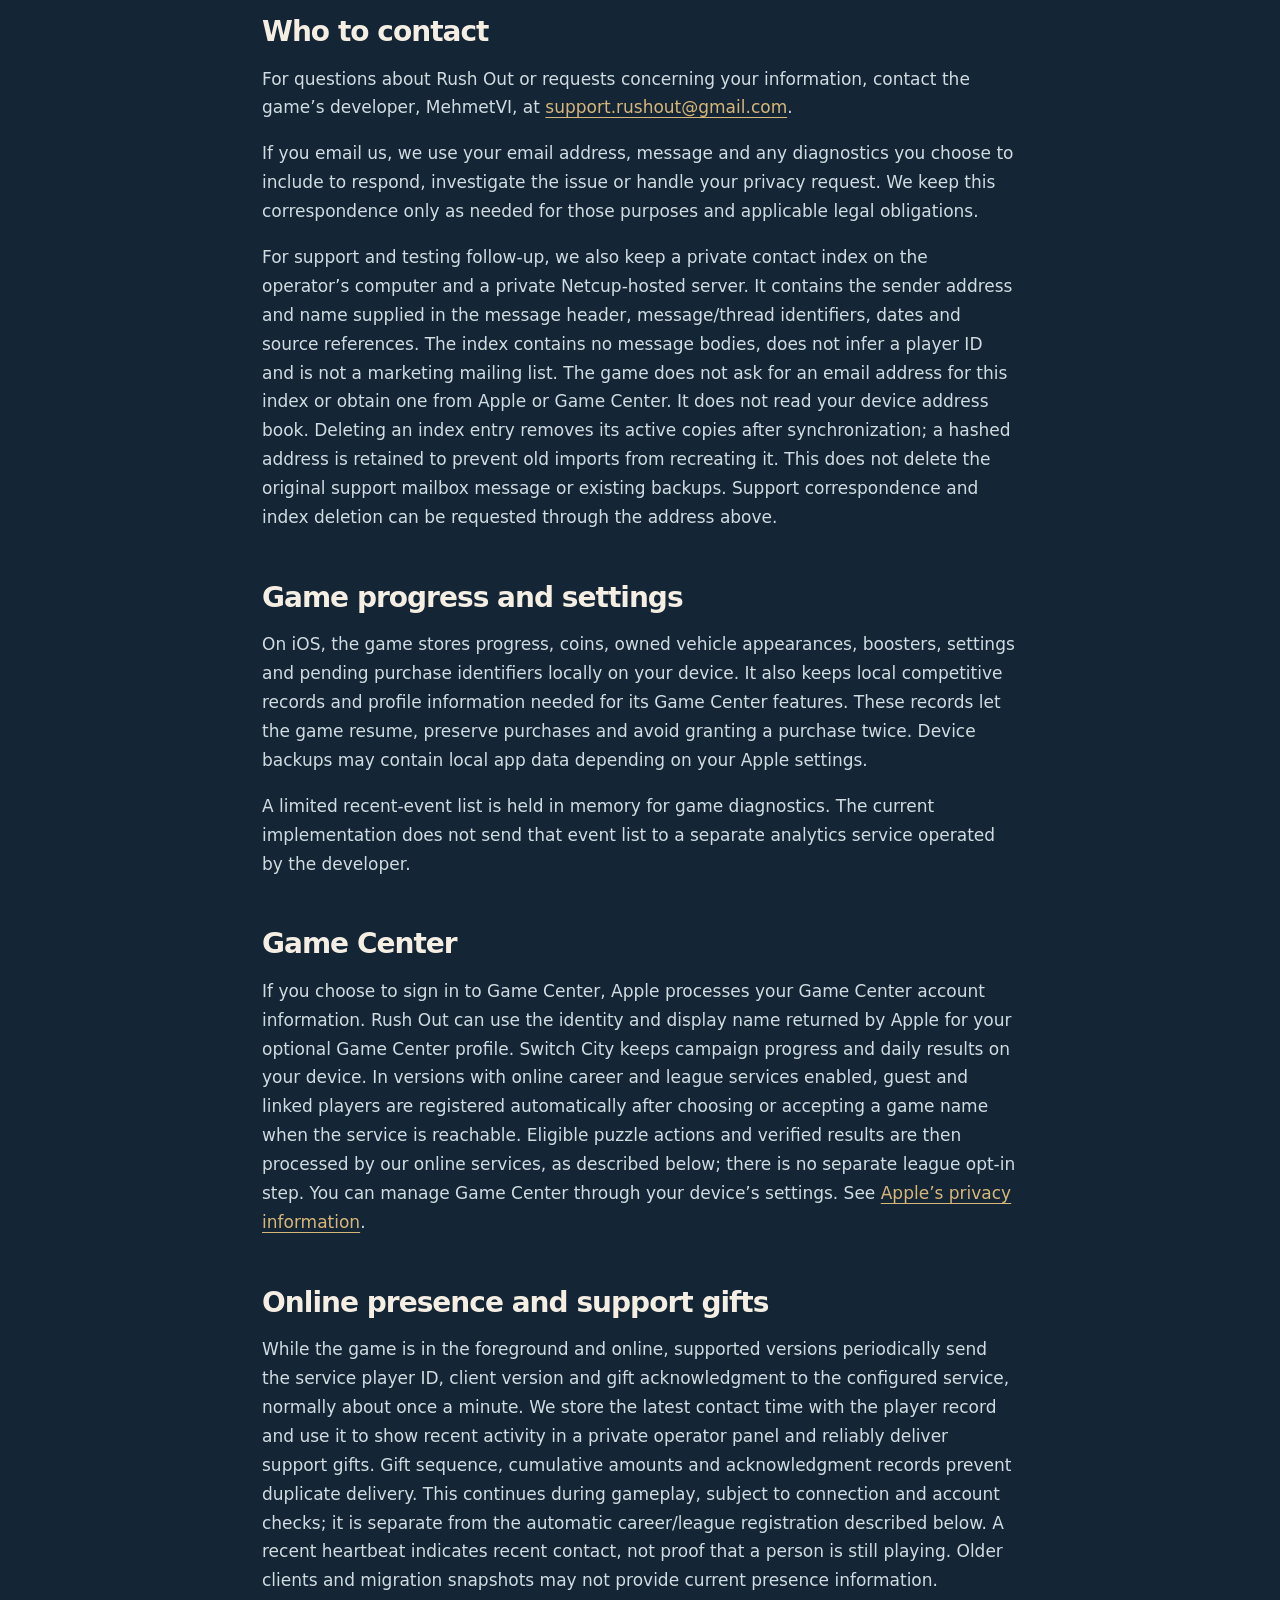
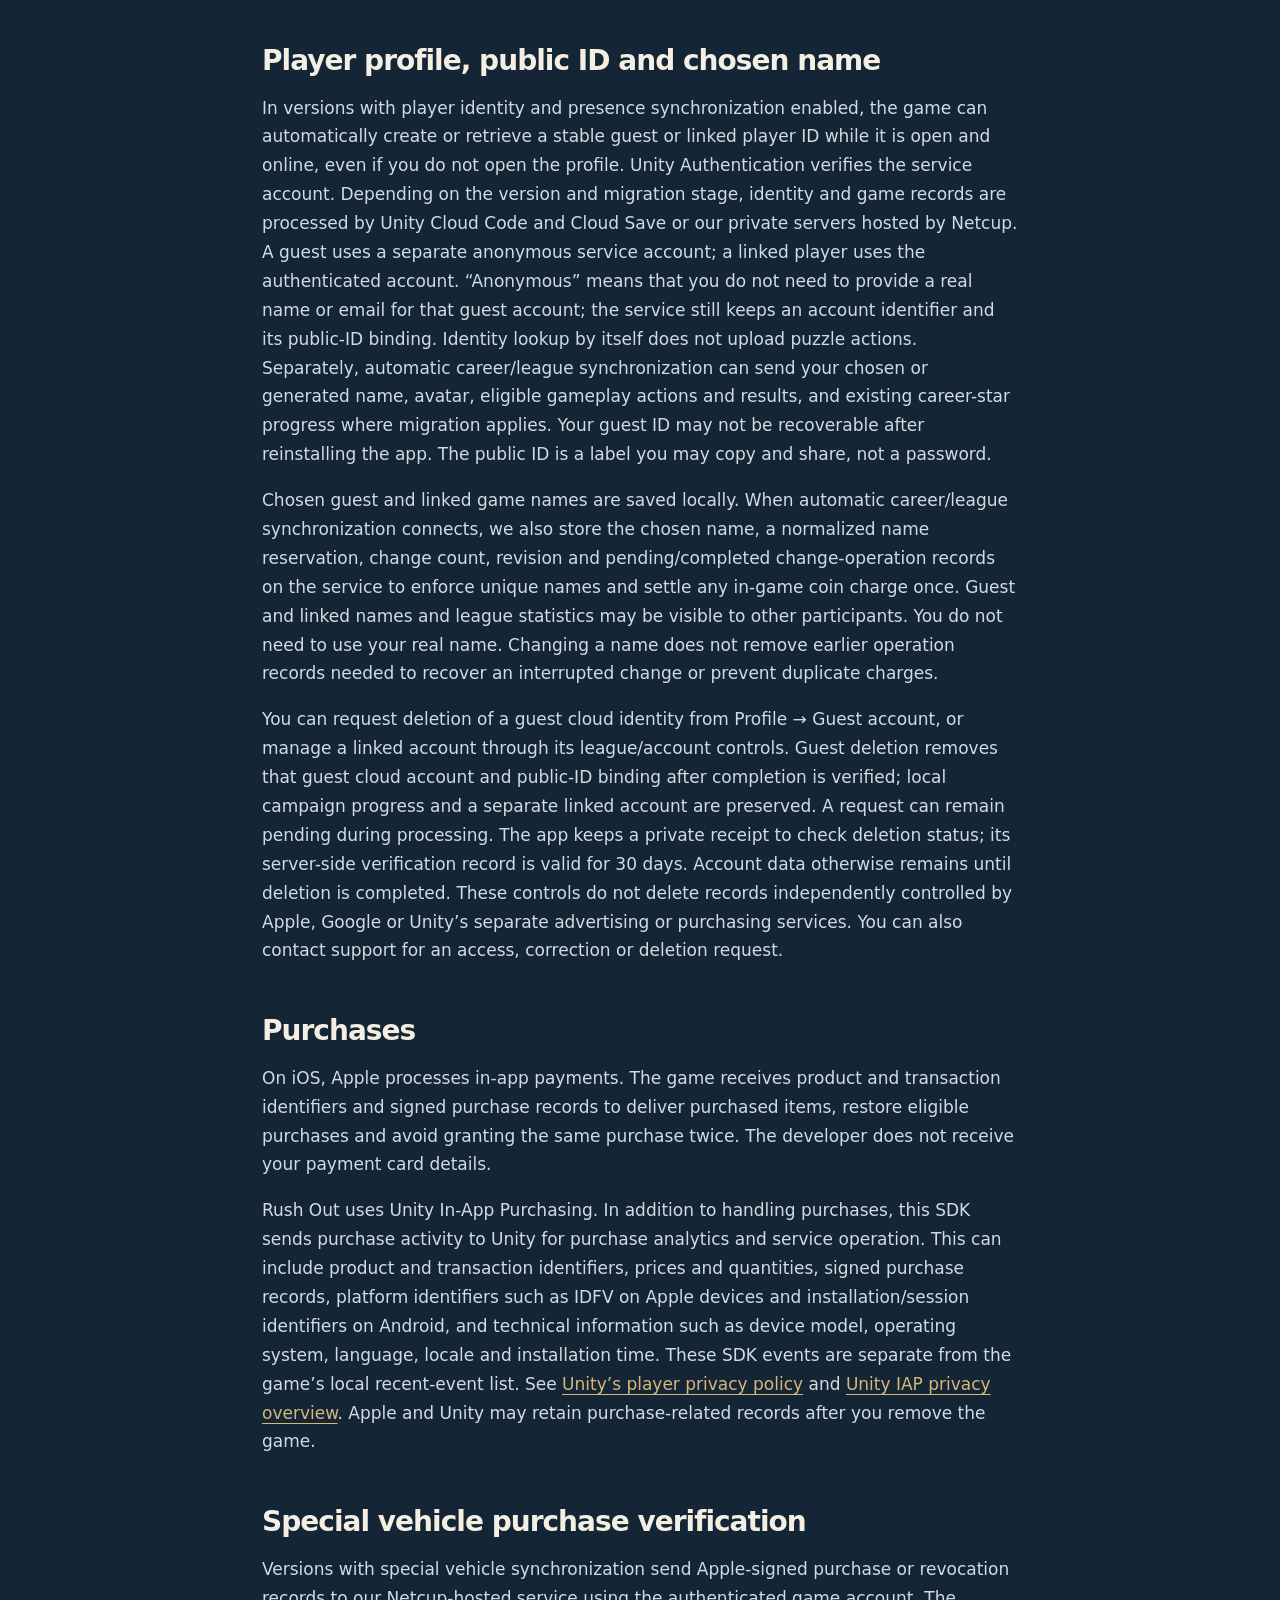
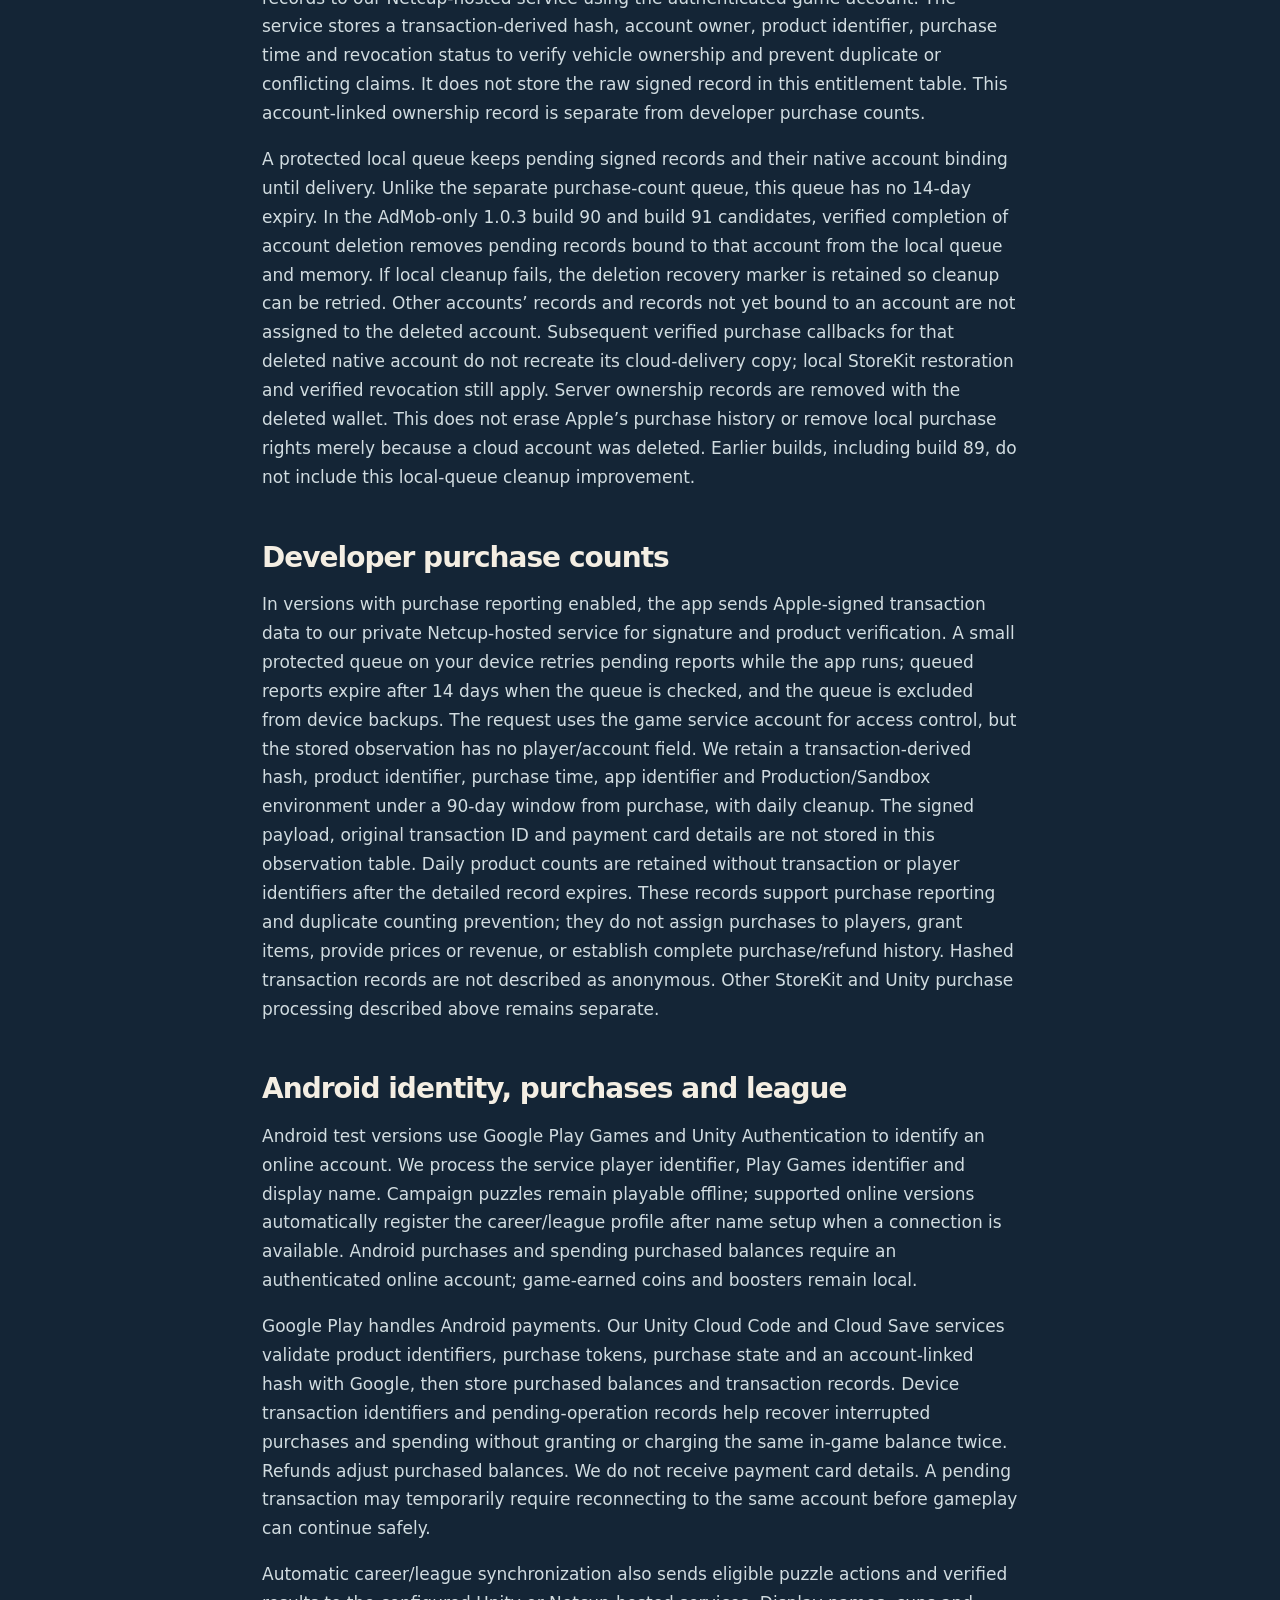
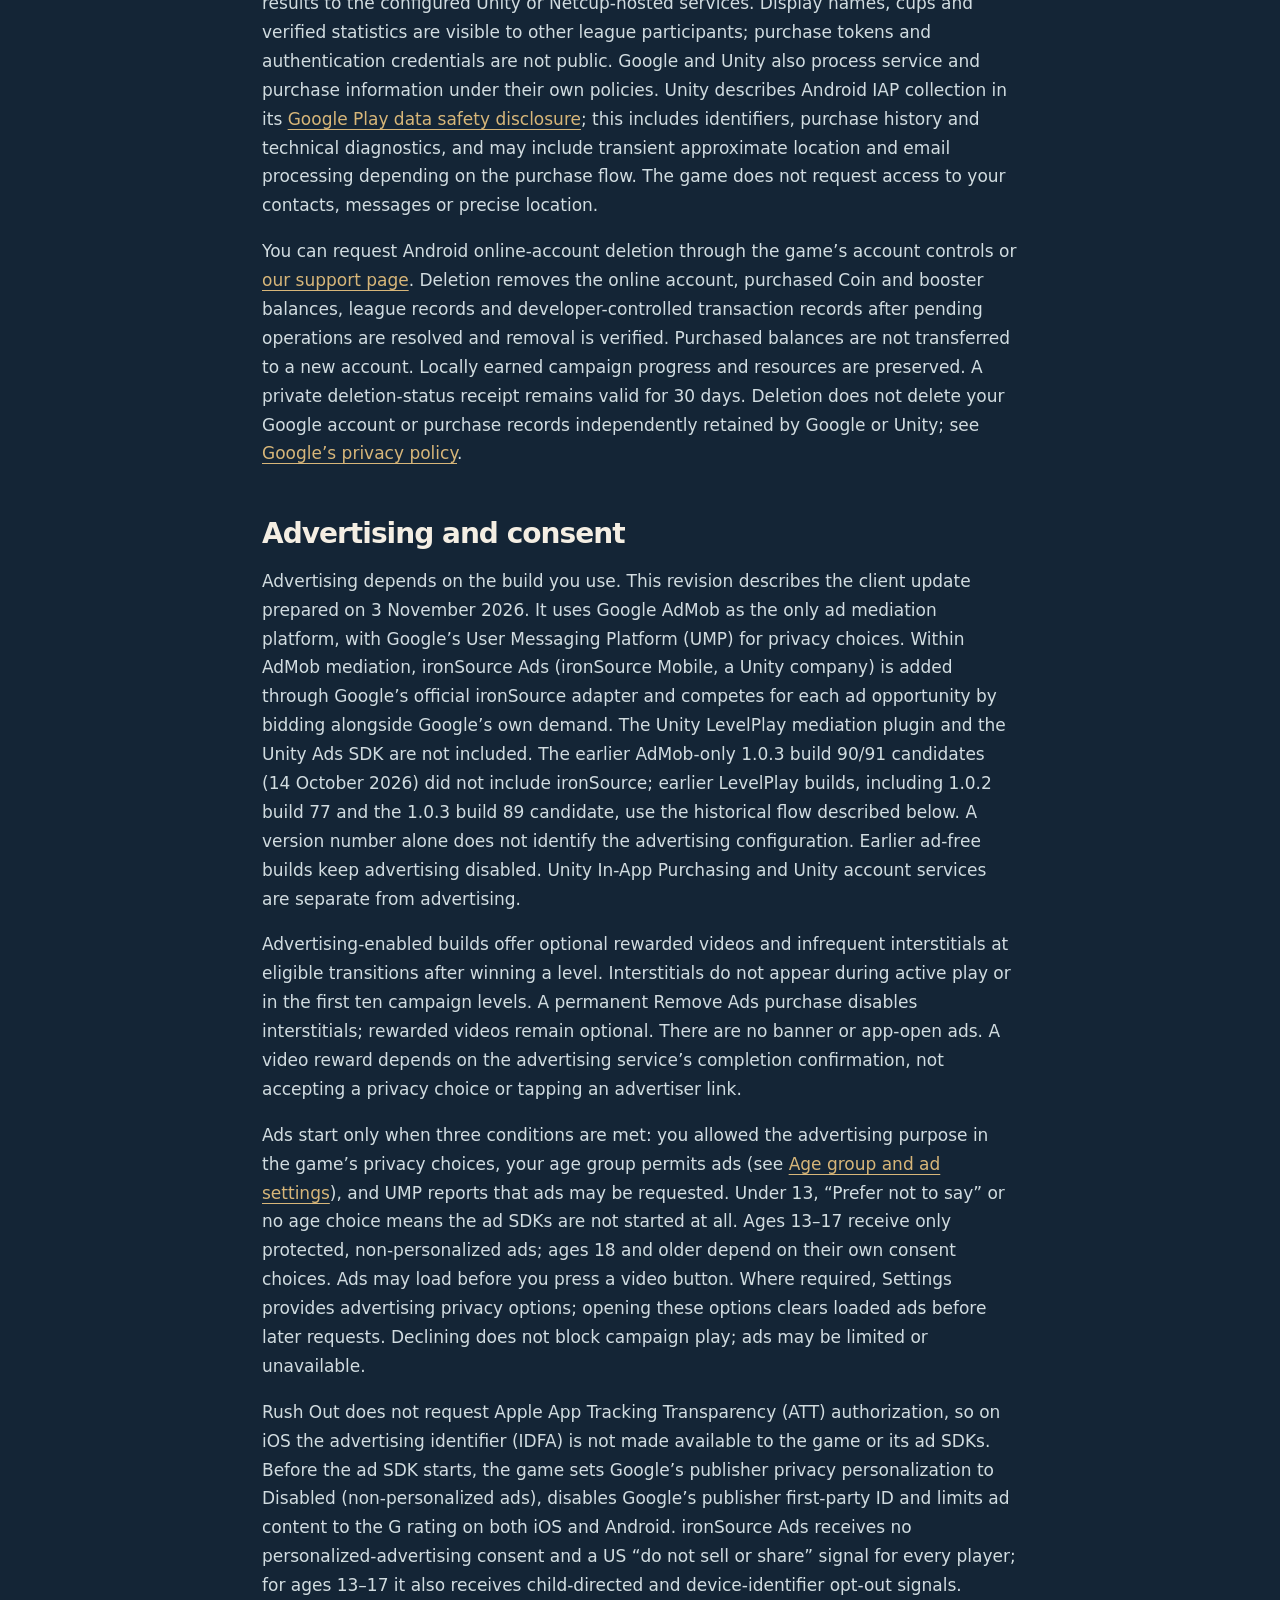
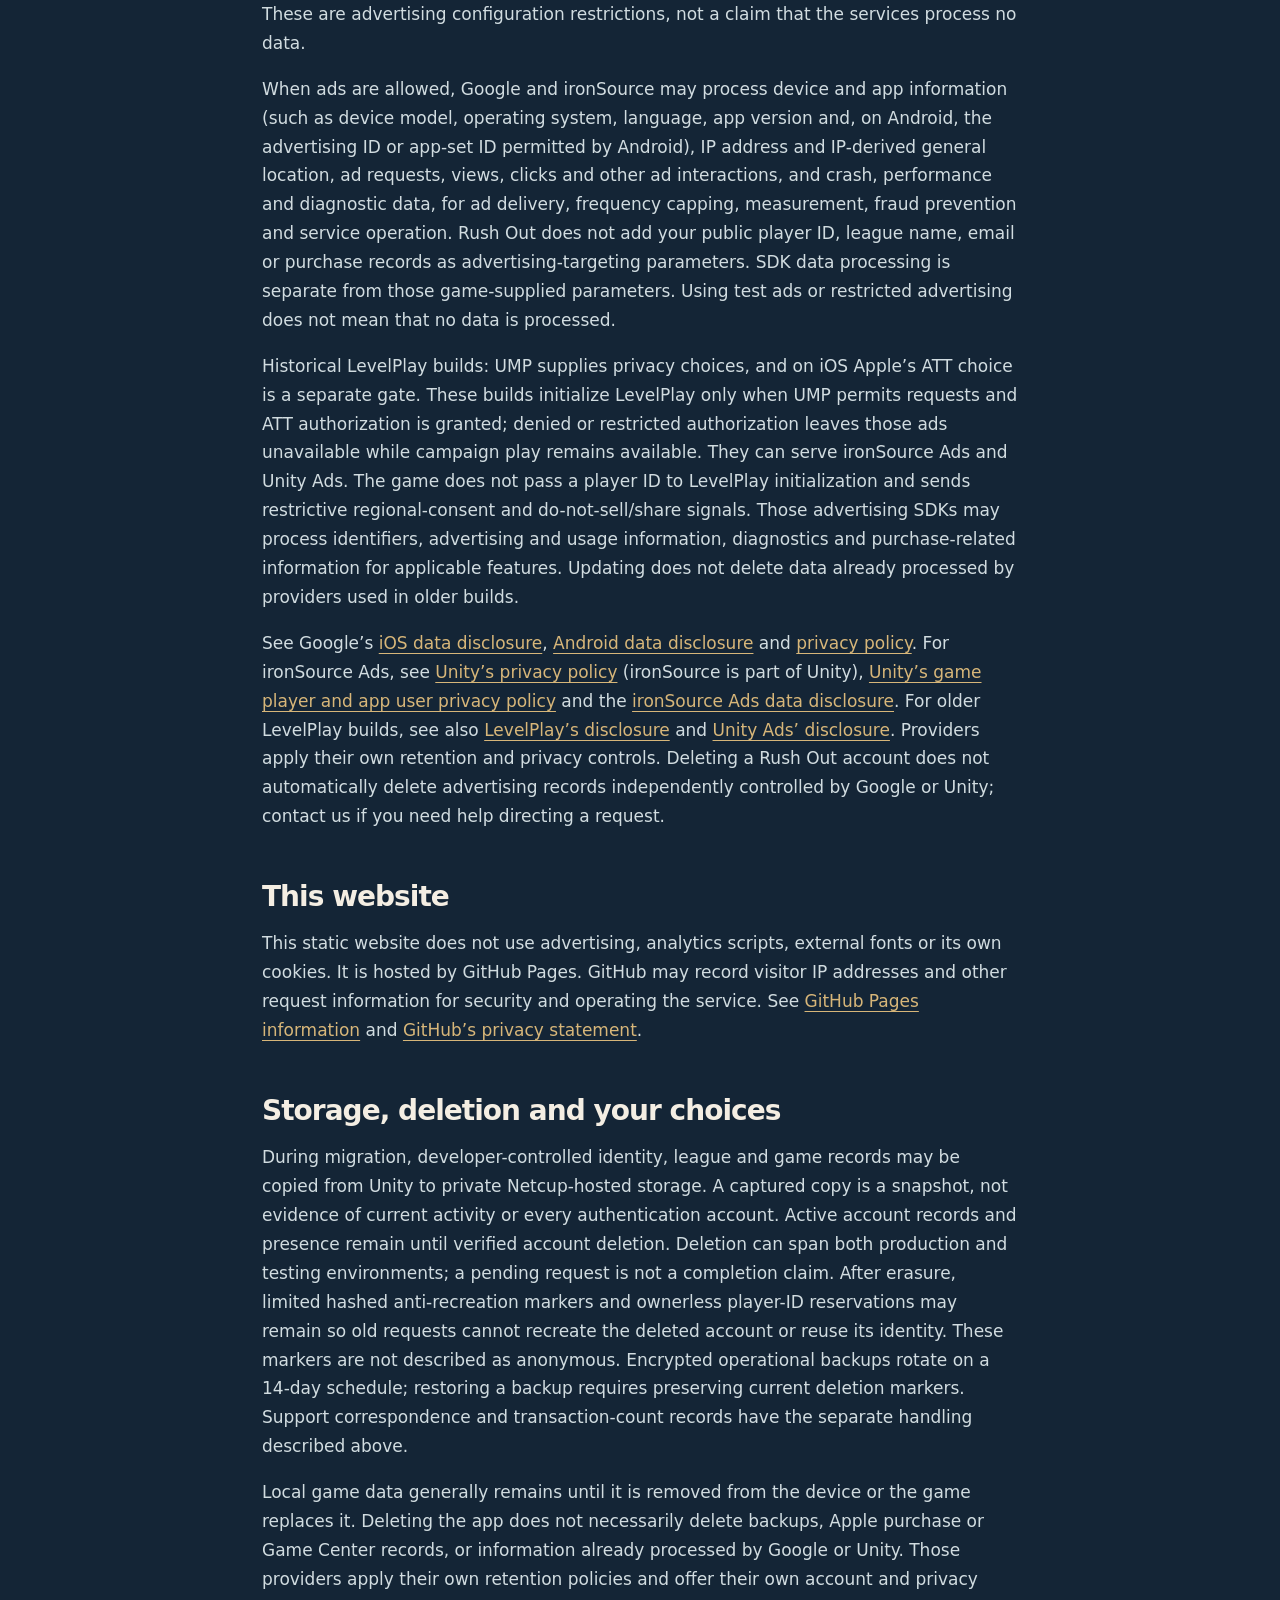
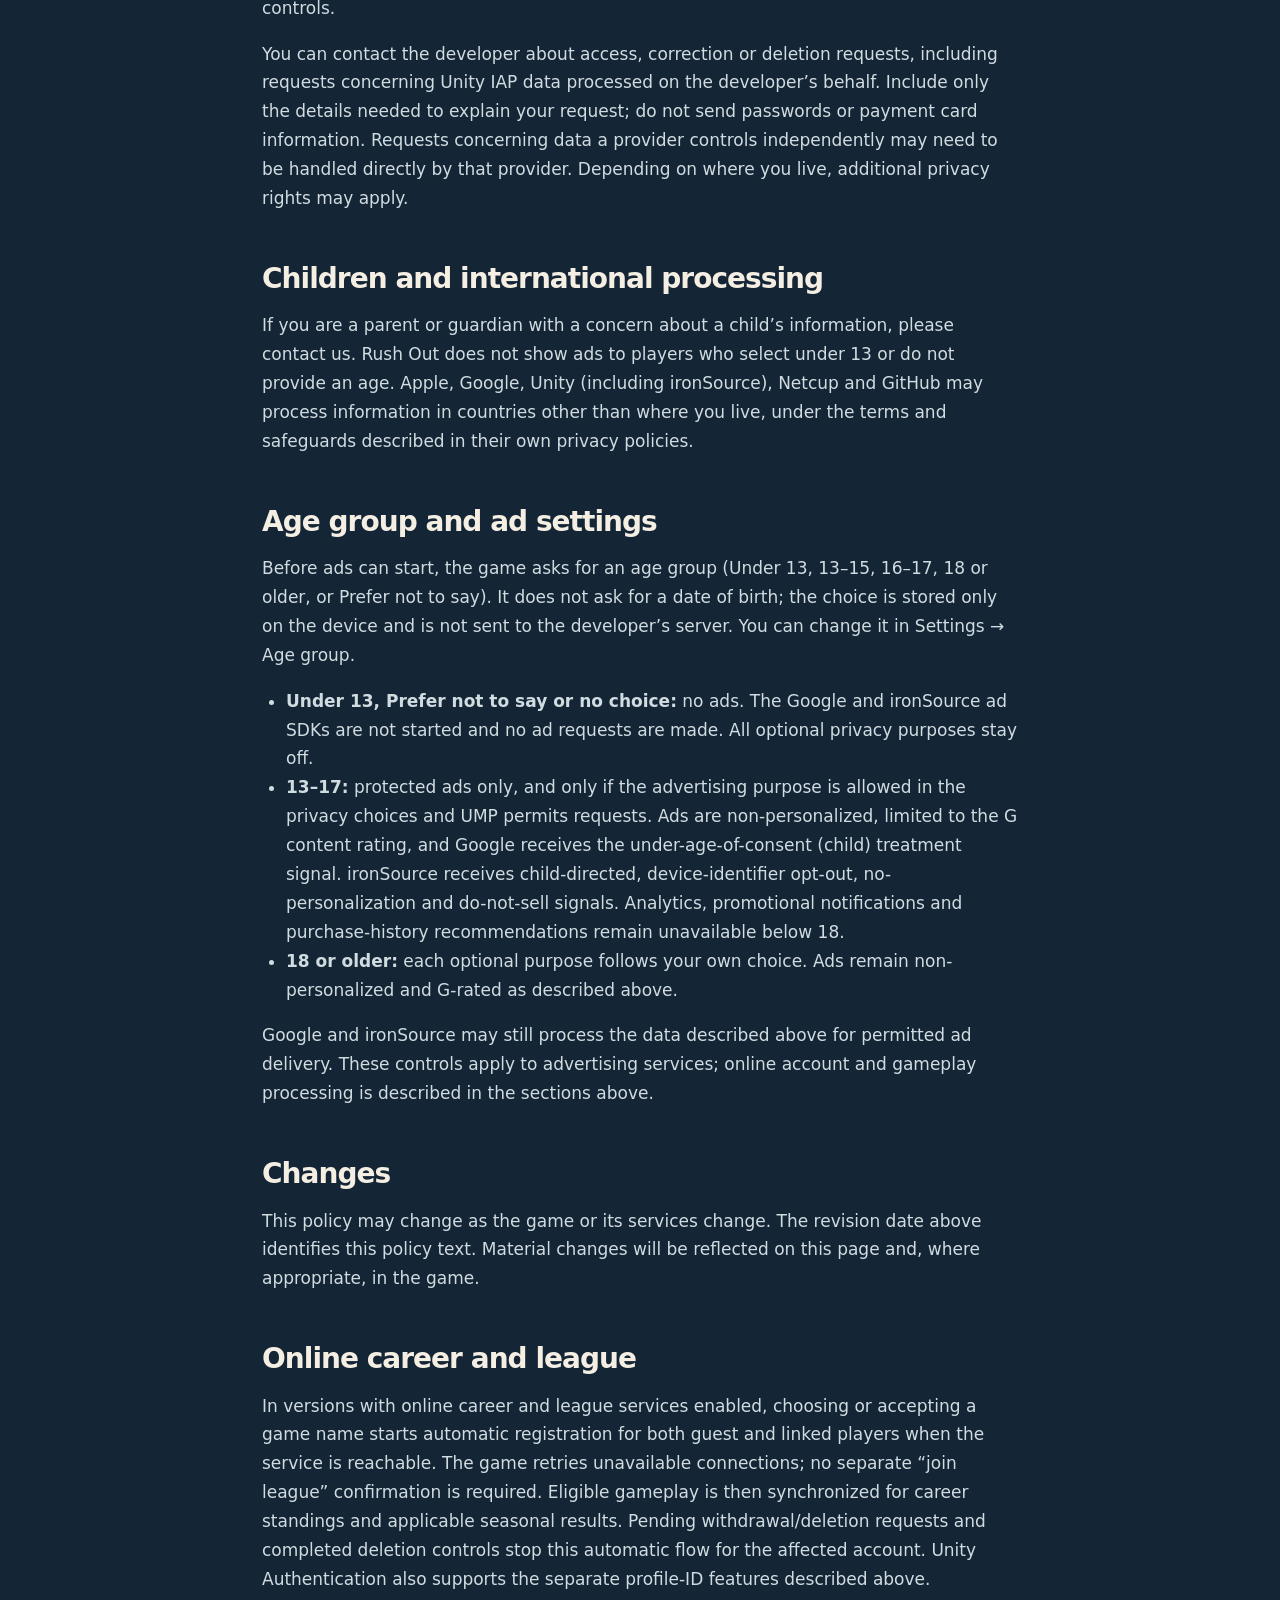
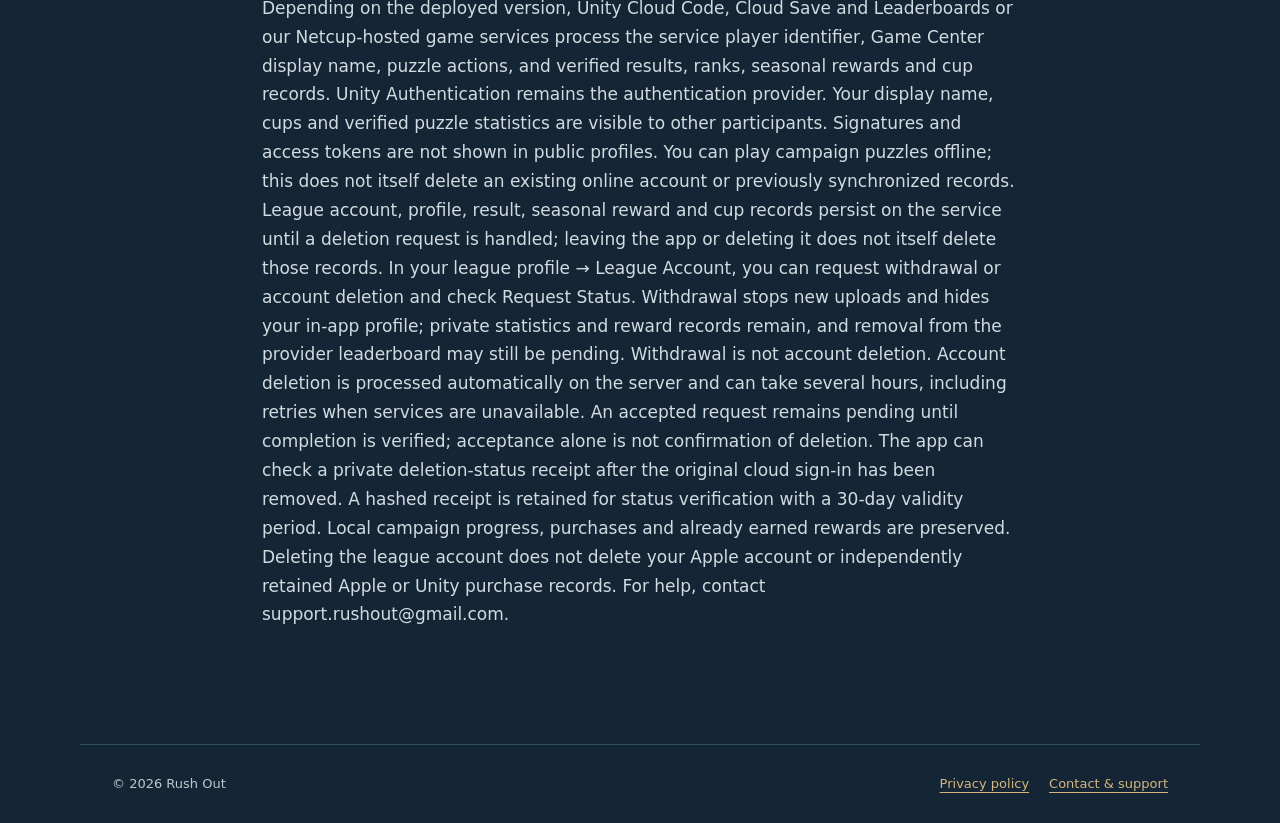
==== commit 81636f30: "Update Rush Out privacy policy: ironSource bidding and age rules (2026-11-03)" ====
--- a/privacy/index.html
+++ b/privacy/index.html
@@ -1,4 +1,5 @@
-<!doctype html><html lang="en"><head><meta charset="utf-8"><meta name="viewport" content="width=device-width,initial-scale=1"><meta name="theme-color" content="#142536"><meta name="description" content="Rush Out road puzzles. Game information, support and privacy policy."><title>Privacy policy · Rush Out</title><link rel="stylesheet" href="/style.css"></head><body><header><a class="brand" href="/">RUSH <span>OUT</span></a><nav aria-label="Main navigation"><a href="/privacy/">Privacy</a><a href="/support/">Support</a><a href="/privacy/tr/" lang="tr">Türkçe</a></nav></header><main class="document"><div class="eyebrow">Your information</div><h1>Privacy policy</h1><p class="meta">Policy revision: 15 October 2026 · Rush Out for iOS, TestFlight and Android test versions, and this website</p><div class="note">Rush Out keeps campaign progress on your device. Apple handles iOS payments and Game Center. Android test versions use Google Play for purchases and Play Games for identity; purchased Android balances are stored by our Unity services. Unity’s purchasing SDK and online career/league services process information as explained below. Versions with advertising offer optional rewarded videos and infrequent interstitials between eligible completed levels; earlier ad-free versions keep advertising disabled.</div>
+<!doctype html><html lang="en"><head><meta charset="utf-8"><meta name="viewport" content="width=device-width,initial-scale=1"><meta name="theme-color" content="#142536"><meta name="description" content="Rush Out road puzzles. Game information, support and privacy policy."><title>Privacy policy · Rush Out</title><link rel="stylesheet" href="/style.css"></head><body><header><a class="brand" href="/">RUSH <span>OUT</span></a><nav aria-label="Main navigation"><a href="/privacy/">Privacy</a><a href="/support/">Support</a><a href="/privacy/tr/" lang="tr">Türkçe</a></nav></header><main class="document"><div class="eyebrow">Your information</div><h1>Privacy policy</h1><p class="meta">Policy revision: 3 November 2026 (unpublished source draft) · Rush Out for iOS, TestFlight and Android test versions, and this website</p><div class="note">Rush Out keeps campaign progress on your device. Apple handles iOS payments and Game Center. Android test versions use Google Play for purchases and Play Games for identity; purchased Android balances are stored by our Unity services. Unity’s purchasing SDK and online career/league services process information as explained below. Versions with advertising offer optional rewarded videos and infrequent interstitials between eligible completed levels; earlier ad-free versions keep advertising disabled.</div>
+<section id="optional-consent"><h2>Optional privacy choices — unreleased update, 28 October 2026</h2><p>This section describes the local client and server update under testing, not a deployment or a change to earlier installed versions. The new screen offers separate choices for gameplay analytics, advertising data, promotional notifications and purchase-history-based recommendations. You can refuse all and keep playing, or change your choices in Settings → Privacy. Optional processing remains off until the current choice is acknowledged by a compatible server. Unknown age, under 13 or “Prefer not to say” keeps every optional purpose off. Ages 13–17 can allow only the advertising purpose (protected, non-personalized ads); analytics, promotional notifications and purchase-history recommendations require 18 or older.</p><p>Refusing or withdrawing stops new optional collection and clears the local analytics queue. When the server receives withdrawal, it deletes that installation’s raw analytics events, removes the push token and cancels pending promotional sends. Offline withdrawal takes effect on the device immediately; server changes wait for connectivity. A notification already handed to a provider cannot be recalled. Raw gameplay events are retained for up to 30 days by the server cleanup job; consent revisions and operational records have separate retention. Native SDK background traffic after withdrawal has not yet been verified by packet capture.</p><p>Personalized offers use a separate permission to check whether purchase history exists and mark an available existing booster pack as recommended. This is a simple rule, not a measured likelihood of buying. Refusal leaves the general catalogue and prices unchanged and the recommendation code does not read purchase history. No new price, discount or automatic purchase is created.</p><p>The optional Unity IAP purchase/session Insights emitters and the separate client purchase-count reporting queue are disabled in this update. Purchase delivery, receipts, refunds, ownership checks, account security and progress saving remain necessary operations. Store-provided aggregate downloads and revenue reports remain available independently; client platform counts are not store download totals. Earlier versions and data already processed by providers retain the historical behavior described below.</p></section>
 <h2>Who to contact</h2><p>For questions about Rush Out or requests concerning your information, contact the game’s developer, MehmetVI, at <a class="contact" href="mailto:support.rushout@gmail.com">support.rushout@gmail.com</a>.</p>
 <p>If you email us, we use your email address, message and any diagnostics you choose to include to respond, investigate the issue or handle your privacy request. We keep this correspondence only as needed for those purposes and applicable legal obligations.</p><p>For support and testing follow-up, we also keep a private contact index on the operator’s computer and a private Netcup-hosted server. It contains the sender address and name supplied in the message header, message/thread identifiers, dates and source references. The index contains no message bodies, does not infer a player ID and is not a marketing mailing list. The game does not ask for an email address for this index or obtain one from Apple or Game Center. It does not read your device address book. Deleting an index entry removes its active copies after synchronization; a hashed address is retained to prevent old imports from recreating it. This does not delete the original support mailbox message or existing backups. Support correspondence and index deletion can be requested through the address above.</p><h2>Game progress and settings</h2><p>On iOS, the game stores progress, coins, owned vehicle appearances, boosters, settings and pending purchase identifiers locally on your device. It also keeps local competitive records and profile information needed for its Game Center features. These records let the game resume, preserve purchases and avoid granting a purchase twice. Device backups may contain local app data depending on your Apple settings.</p><p>A limited recent-event list is held in memory for game diagnostics. The current implementation does not send that event list to a separate analytics service operated by the developer.</p>
 <h2>Game Center</h2><p>If you choose to sign in to Game Center, Apple processes your Game Center account information. Rush Out can use the identity and display name returned by Apple for your optional Game Center profile. Switch City keeps campaign progress and daily results on your device. In versions with online career and league services enabled, guest and linked players are registered automatically after choosing or accepting a game name when the service is reachable. Eligible puzzle actions and verified results are then processed by our online services, as described below; there is no separate league opt-in step. You can manage Game Center through your device’s settings. See <a href="https://www.apple.com/legal/privacy/">Apple’s privacy information</a>.</p>
@@ -12,15 +13,15 @@
 <h2>Developer purchase counts</h2><p>In versions with purchase reporting enabled, the app sends Apple-signed transaction data to our private Netcup-hosted service for signature and product verification. A small protected queue on your device retries pending reports while the app runs; queued reports expire after 14 days when the queue is checked, and the queue is excluded from device backups. The request uses the game service account for access control, but the stored observation has no player/account field. We retain a transaction-derived hash, product identifier, purchase time, app identifier and Production/Sandbox environment under a 90-day window from purchase, with daily cleanup. The signed payload, original transaction ID and payment card details are not stored in this observation table. Daily product counts are retained without transaction or player identifiers after the detailed record expires. These records support purchase reporting and duplicate counting prevention; they do not assign purchases to players, grant items, provide prices or revenue, or establish complete purchase/refund history. Hashed transaction records are not described as anonymous. Other StoreKit and Unity purchase processing described above remains separate.</p>
 <h2>Android identity, purchases and league</h2><p>Android test versions use Google Play Games and Unity Authentication to identify an online account. We process the service player identifier, Play Games identifier and display name. Campaign puzzles remain playable offline; supported online versions automatically register the career/league profile after name setup when a connection is available. Android purchases and spending purchased balances require an authenticated online account; game-earned coins and boosters remain local.</p><p>Google Play handles Android payments. Our Unity Cloud Code and Cloud Save services validate product identifiers, purchase tokens, purchase state and an account-linked hash with Google, then store purchased balances and transaction records. Device transaction identifiers and pending-operation records help recover interrupted purchases and spending without granting or charging the same in-game balance twice. Refunds adjust purchased balances. We do not receive payment card details. A pending transaction may temporarily require reconnecting to the same account before gameplay can continue safely.</p><p>Automatic career/league synchronization also sends eligible puzzle actions and verified results to the configured Unity or Netcup-hosted services. Display names, cups and verified statistics are visible to other league participants; purchase tokens and authentication credentials are not public. Google and Unity also process service and purchase information under their own policies. Unity describes Android IAP collection in its <a href="https://docs.unity.com/en-us/iap/privacy-and-consent/google-play-data-safety">Google Play data safety disclosure</a>; this includes identifiers, purchase history and technical diagnostics, and may include transient approximate location and email processing depending on the purchase flow. The game does not request access to your contacts, messages or precise location.</p><p>You can request Android online-account deletion through the game’s account controls or <a href="/support/#delete-account">our support page</a>. Deletion removes the online account, purchased Coin and booster balances, league records and developer-controlled transaction records after pending operations are resolved and removal is verified. Purchased balances are not transferred to a new account. Locally earned campaign progress and resources are preserved. A private deletion-status receipt remains valid for 30 days. Deletion does not delete your Google account or purchase records independently retained by Google or Unity; see <a href="https://policies.google.com/privacy">Google’s privacy policy</a>.</p>
 <h2>Advertising and consent</h2>
-<p>Advertising depends on the build you use. The AdMob-only 1.0.3 build 90 and build 91 release candidates prepared on 14 October 2026 use Google AdMob and Google’s User Messaging Platform (UMP); Unity LevelPlay, ironSource Ads and the Unity Ads SDK are removed from both candidates. Build 91 improves the display of city reward text; the advertising and account-deletion practices described here are the same in both builds. This does not change earlier installed or test builds. Earlier LevelPlay builds, including 1.0.2 build 77 and the older 1.0.3 build 89 candidate, use the historical advertising flow described below. A version number alone does not identify the advertising configuration. Earlier ad-free builds keep advertising disabled. Unity In-App Purchasing and Unity account services are separate from advertising and are not removed by this change.</p>
+<p>Advertising depends on the build you use. This revision describes the client update prepared on 3 November 2026. It uses Google AdMob as the only ad mediation platform, with Google’s User Messaging Platform (UMP) for privacy choices. Within AdMob mediation, ironSource Ads (ironSource Mobile, a Unity company) is added through Google’s official ironSource adapter and competes for each ad opportunity by bidding alongside Google’s own demand. The Unity LevelPlay mediation plugin and the Unity Ads SDK are not included. The earlier AdMob-only 1.0.3 build 90/91 candidates (14 October 2026) did not include ironSource; earlier LevelPlay builds, including 1.0.2 build 77 and the 1.0.3 build 89 candidate, use the historical flow described below. A version number alone does not identify the advertising configuration. Earlier ad-free builds keep advertising disabled. Unity In-App Purchasing and Unity account services are separate from advertising.</p>
 <p>Advertising-enabled builds offer optional rewarded videos and infrequent interstitials at eligible transitions after winning a level. Interstitials do not appear during active play or in the first ten campaign levels. A permanent Remove Ads purchase disables interstitials; rewarded videos remain optional. There are no banner or app-open ads. A video reward depends on the advertising service’s completion confirmation, not accepting a privacy choice or tapping an advertiser link.</p>
-<p>In the new AdMob-only candidate, UMP checks privacy requirements at startup and presents choices where required. Ad initialization and requests depend on permission to request ads. Ads may load before you press a video button. Where required, Settings provides advertising privacy options; opening these options clears loaded ads before later requests. Declining a choice does not block campaign play; ads may be limited or unavailable.</p>
-<p>On iOS, the new AdMob-only candidate does not request Apple App Tracking Transparency (ATT) authorization. Before Google’s ad SDK initializes, the game sets publisher privacy personalization to Disabled and disables Google’s publisher first-party ID. These are advertising configuration restrictions, not a claim that the service processes no data. Android follows its UMP and regional privacy settings; the iOS-only restrictions are not a description of Android behavior.</p>
-<p>Google’s advertising service may process device or app identifiers, IP-derived general location, ad views and interactions, crash information and performance data for advertising, measurement and service operation. Rush Out does not add your public player ID, league name, email or purchase records as advertising-targeting parameters. SDK data processing is separate from those game-supplied parameters. Using test ads or restricted advertising does not mean that no data is processed.</p>
-<p>Historical LevelPlay builds: UMP supplies privacy choices, and on iOS Apple’s ATT choice is a separate gate. These builds initialize LevelPlay only when UMP permits requests and ATT authorization is granted; denied or restricted authorization leaves those ads unavailable while campaign play remains available. They can serve ironSource Ads and Unity Ads. The game does not pass a player ID to LevelPlay initialization and sends restrictive regional-consent and do-not-sell/share signals. Those advertising SDKs may process identifiers, advertising and usage information, diagnostics and purchase-related information for applicable features. Updating the new candidate does not delete data already processed by providers used in older builds.</p>
-<p>See Google’s <a href="https://developers.google.com/admob/ios/privacy/data-disclosure">iOS data disclosure</a>, <a href="https://developers.google.com/admob/android/privacy/play-data-disclosure">Android data disclosure</a> and <a href="https://policies.google.com/privacy">privacy policy</a>. For older LevelPlay builds, see <a href="https://unity.com/legal/game-player-and-app-user-privacy-policy">Unity’s player privacy policy</a>, <a href="https://docs.unity.com/en-us/grow/levelplay/sdk/ios/apple-privacy-questionnaire">LevelPlay’s disclosure</a> and <a href="https://docs.unity.com/en-us/ads-ios/4.20.0/privacy/developer-consent/disclosures/apple-privacy-survey">Unity Ads’ disclosure</a>. Providers apply their own retention and privacy controls. Deleting a Rush Out account does not automatically delete advertising records independently controlled by Google or Unity; contact us if you need help directing a request.</p>
+<p>Ads start only when three conditions are met: you allowed the advertising purpose in the game’s privacy choices, your age group permits ads (see <a href="#age-settings">Age group and ad settings</a>), and UMP reports that ads may be requested. Under 13, “Prefer not to say” or no age choice means the ad SDKs are not started at all. Ages 13–17 receive only protected, non-personalized ads; ages 18 and older depend on their own consent choices. Ads may load before you press a video button. Where required, Settings provides advertising privacy options; opening these options clears loaded ads before later requests. Declining does not block campaign play; ads may be limited or unavailable.</p>
+<p>Rush Out does not request Apple App Tracking Transparency (ATT) authorization, so on iOS the advertising identifier (IDFA) is not made available to the game or its ad SDKs. Before the ad SDK starts, the game sets Google’s publisher privacy personalization to Disabled (non-personalized ads), disables Google’s publisher first-party ID and limits ad content to the G rating on both iOS and Android. ironSource Ads receives no personalized-advertising consent and a US “do not sell or share” signal for every player; for ages 13–17 it also receives child-directed and device-identifier opt-out signals. These are advertising configuration restrictions, not a claim that the services process no data.</p>
+<p>When ads are allowed, Google and ironSource may process device and app information (such as device model, operating system, language, app version and, on Android, the advertising ID or app-set ID permitted by Android), IP address and IP-derived general location, ad requests, views, clicks and other ad interactions, and crash, performance and diagnostic data, for ad delivery, frequency capping, measurement, fraud prevention and service operation. Rush Out does not add your public player ID, league name, email or purchase records as advertising-targeting parameters. SDK data processing is separate from those game-supplied parameters. Using test ads or restricted advertising does not mean that no data is processed.</p>
+<p>Historical LevelPlay builds: UMP supplies privacy choices, and on iOS Apple’s ATT choice is a separate gate. These builds initialize LevelPlay only when UMP permits requests and ATT authorization is granted; denied or restricted authorization leaves those ads unavailable while campaign play remains available. They can serve ironSource Ads and Unity Ads. The game does not pass a player ID to LevelPlay initialization and sends restrictive regional-consent and do-not-sell/share signals. Those advertising SDKs may process identifiers, advertising and usage information, diagnostics and purchase-related information for applicable features. Updating does not delete data already processed by providers used in older builds.</p>
+<p>See Google’s <a href="https://developers.google.com/admob/ios/privacy/data-disclosure">iOS data disclosure</a>, <a href="https://developers.google.com/admob/android/privacy/play-data-disclosure">Android data disclosure</a> and <a href="https://policies.google.com/privacy">privacy policy</a>. For ironSource Ads, see <a href="https://unity.com/legal/privacy-policy">Unity’s privacy policy</a> (ironSource is part of Unity), <a href="https://unity.com/legal/game-player-and-app-user-privacy-policy">Unity’s game player and app user privacy policy</a> and the <a href="https://docs.unity.com/en-us/grow/is-ads/legal-resources/apple-privacy-questionnaire">ironSource Ads data disclosure</a>. For older LevelPlay builds, see also <a href="https://docs.unity.com/en-us/grow/levelplay/sdk/ios/apple-privacy-questionnaire">LevelPlay’s disclosure</a> and <a href="https://docs.unity.com/en-us/ads-ios/4.20.0/privacy/developer-consent/disclosures/apple-privacy-survey">Unity Ads’ disclosure</a>. Providers apply their own retention and privacy controls. Deleting a Rush Out account does not automatically delete advertising records independently controlled by Google or Unity; contact us if you need help directing a request.</p>
 <h2>This website</h2><p>This static website does not use advertising, analytics scripts, external fonts or its own cookies. It is hosted by GitHub Pages. GitHub may record visitor IP addresses and other request information for security and operating the service. See <a href="https://docs.github.com/en/pages/getting-started-with-github-pages/what-is-github-pages">GitHub Pages information</a> and <a href="https://docs.github.com/en/site-policy/privacy-policies/github-general-privacy-statement">GitHub’s privacy statement</a>.</p>
 <h2>Storage, deletion and your choices</h2><p>During migration, developer-controlled identity, league and game records may be copied from Unity to private Netcup-hosted storage. A captured copy is a snapshot, not evidence of current activity or every authentication account. Active account records and presence remain until verified account deletion. Deletion can span both production and testing environments; a pending request is not a completion claim. After erasure, limited hashed anti-recreation markers and ownerless player-ID reservations may remain so old requests cannot recreate the deleted account or reuse its identity. These markers are not described as anonymous. Encrypted operational backups rotate on a 14-day schedule; restoring a backup requires preserving current deletion markers. Support correspondence and transaction-count records have the separate handling described above.</p><p>Local game data generally remains until it is removed from the device or the game replaces it. Deleting the app does not necessarily delete backups, Apple purchase or Game Center records, or information already processed by Google or Unity. Those providers apply their own retention policies and offer their own account and privacy controls.</p><p>You can contact the developer about access, correction or deletion requests, including requests concerning Unity IAP data processed on the developer’s behalf. Include only the details needed to explain your request; do not send passwords or payment card information. Requests concerning data a provider controls independently may need to be handled directly by that provider. Depending on where you live, additional privacy rights may apply.</p>
-<h2>Children and international processing</h2><p>If you are a parent or guardian with a concern about a child’s information, please contact us. Apple, Google, Unity, Netcup and GitHub may process information in countries other than where you live, under the terms and safeguards described in their own privacy policies.</p>
-<section id="age-settings"><h2>Age group and ad settings — next release</h2><p>The next client release being prepared on 15 October 2026 offers an optional age-group choice before starting ads. This feature is not present in the currently published 1.0.2 release. It does not ask for a full date of birth; the choice is stored only on the device and is not sent to the developer’s server. If no age is provided or under 13 is selected, the ad SDK is not initialized. Ages 13–15 receive Google’s child/under-age-of-consent protections; ages 16–17 receive teen protections. The appropriate age-treatment signal is sent to Google. In this release, ad personalization and the publisher first-party identifier are disabled on both platforms. Google may still process data described in its privacy policy for permitted ad delivery. The choice can be changed in Settings → Age group. These controls apply to advertising services; online account and gameplay processing is described in the sections above.</p></section><h2>Changes</h2><p>This policy may change as the game or its services change. The revision date above identifies this policy text. Material changes will be reflected on this page and, where appropriate, in the game.</p><section><h2>Online career and league</h2><p>In versions with online career and league services enabled, choosing or accepting a game name starts automatic registration for both guest and linked players when the service is reachable. The game retries unavailable connections; no separate “join league” confirmation is required. Eligible gameplay is then synchronized for career standings and applicable seasonal results. Pending withdrawal/deletion requests and completed deletion controls stop this automatic flow for the affected account. Unity Authentication also supports the separate profile-ID features described above. Depending on the deployed version, Unity Cloud Code, Cloud Save and Leaderboards or our Netcup-hosted game services process the service player identifier, Game Center display name, puzzle actions, and verified results, ranks, seasonal rewards and cup records. Unity Authentication remains the authentication provider. Your display name, cups and verified puzzle statistics are visible to other participants. Signatures and access tokens are not shown in public profiles. You can play campaign puzzles offline; this does not itself delete an existing online account or previously synchronized records. League account, profile, result, seasonal reward and cup records persist on the service until a deletion request is handled; leaving the app or deleting it does not itself delete those records. In your league profile → League Account, you can request withdrawal or account deletion and check Request Status. Withdrawal stops new uploads and hides your in-app profile; private statistics and reward records remain, and removal from the provider leaderboard may still be pending. Withdrawal is not account deletion. Account deletion is processed automatically on the server and can take several hours, including retries when services are unavailable. An accepted request remains pending until completion is verified; acceptance alone is not confirmation of deletion. The app can check a private deletion-status receipt after the original cloud sign-in has been removed. A hashed receipt is retained for status verification with a 30-day validity period. Local campaign progress, purchases and already earned rewards are preserved. Deleting the league account does not delete your Apple account or independently retained Apple or Unity purchase records. For help, contact support.rushout@gmail.com.</p></section>
+<h2>Children and international processing</h2><p>If you are a parent or guardian with a concern about a child’s information, please contact us. Rush Out does not show ads to players who select under 13 or do not provide an age. Apple, Google, Unity (including ironSource), Netcup and GitHub may process information in countries other than where you live, under the terms and safeguards described in their own privacy policies.</p>
+<section id="age-settings"><h2>Age group and ad settings</h2><p>Before ads can start, the game asks for an age group (Under 13, 13–15, 16–17, 18 or older, or Prefer not to say). It does not ask for a date of birth; the choice is stored only on the device and is not sent to the developer’s server. You can change it in Settings → Age group.</p><ul><li><strong>Under 13, Prefer not to say or no choice:</strong> no ads. The Google and ironSource ad SDKs are not started and no ad requests are made. All optional privacy purposes stay off.</li><li><strong>13–17:</strong> protected ads only, and only if the advertising purpose is allowed in the privacy choices and UMP permits requests. Ads are non-personalized, limited to the G content rating, and Google receives the under-age-of-consent (child) treatment signal. ironSource receives child-directed, device-identifier opt-out, no-personalization and do-not-sell signals. Analytics, promotional notifications and purchase-history recommendations remain unavailable below 18.</li><li><strong>18 or older:</strong> each optional purpose follows your own choice. Ads remain non-personalized and G-rated as described above.</li></ul><p>Google and ironSource may still process the data described above for permitted ad delivery. These controls apply to advertising services; online account and gameplay processing is described in the sections above.</p></section><h2>Changes</h2><p>This policy may change as the game or its services change. The revision date above identifies this policy text. Material changes will be reflected on this page and, where appropriate, in the game.</p><section><h2>Online career and league</h2><p>In versions with online career and league services enabled, choosing or accepting a game name starts automatic registration for both guest and linked players when the service is reachable. The game retries unavailable connections; no separate “join league” confirmation is required. Eligible gameplay is then synchronized for career standings and applicable seasonal results. Pending withdrawal/deletion requests and completed deletion controls stop this automatic flow for the affected account. Unity Authentication also supports the separate profile-ID features described above. Depending on the deployed version, Unity Cloud Code, Cloud Save and Leaderboards or our Netcup-hosted game services process the service player identifier, Game Center display name, puzzle actions, and verified results, ranks, seasonal rewards and cup records. Unity Authentication remains the authentication provider. Your display name, cups and verified puzzle statistics are visible to other participants. Signatures and access tokens are not shown in public profiles. You can play campaign puzzles offline; this does not itself delete an existing online account or previously synchronized records. League account, profile, result, seasonal reward and cup records persist on the service until a deletion request is handled; leaving the app or deleting it does not itself delete those records. In your league profile → League Account, you can request withdrawal or account deletion and check Request Status. Withdrawal stops new uploads and hides your in-app profile; private statistics and reward records remain, and removal from the provider leaderboard may still be pending. Withdrawal is not account deletion. Account deletion is processed automatically on the server and can take several hours, including retries when services are unavailable. An accepted request remains pending until completion is verified; acceptance alone is not confirmation of deletion. The app can check a private deletion-status receipt after the original cloud sign-in has been removed. A hashed receipt is retained for status verification with a 30-day validity period. Local campaign progress, purchases and already earned rewards are preserved. Deleting the league account does not delete your Apple account or independently retained Apple or Unity purchase records. For help, contact support.rushout@gmail.com.</p></section>
 </main><footer><span>© 2026 Rush Out</span><div><a href="/privacy/">Privacy policy</a><a href="/support/">Contact & support</a></div></footer></body></html>
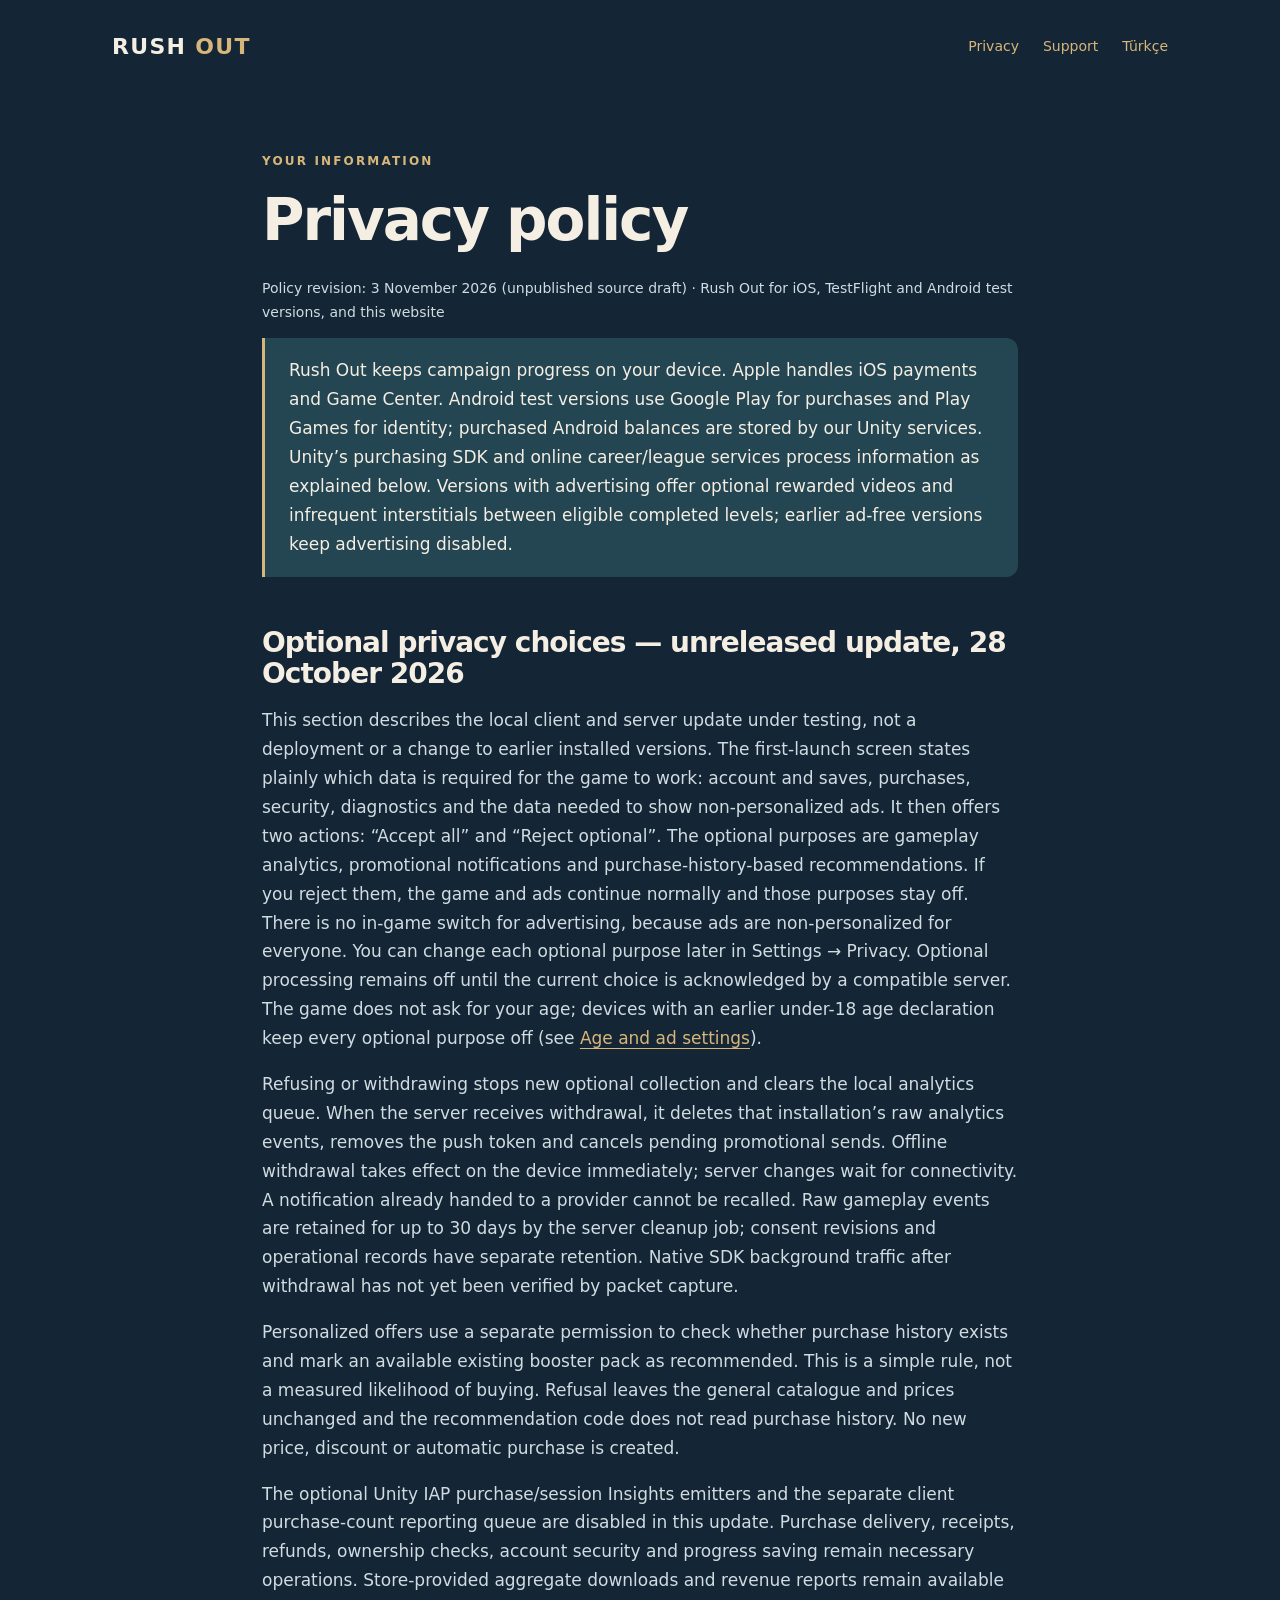
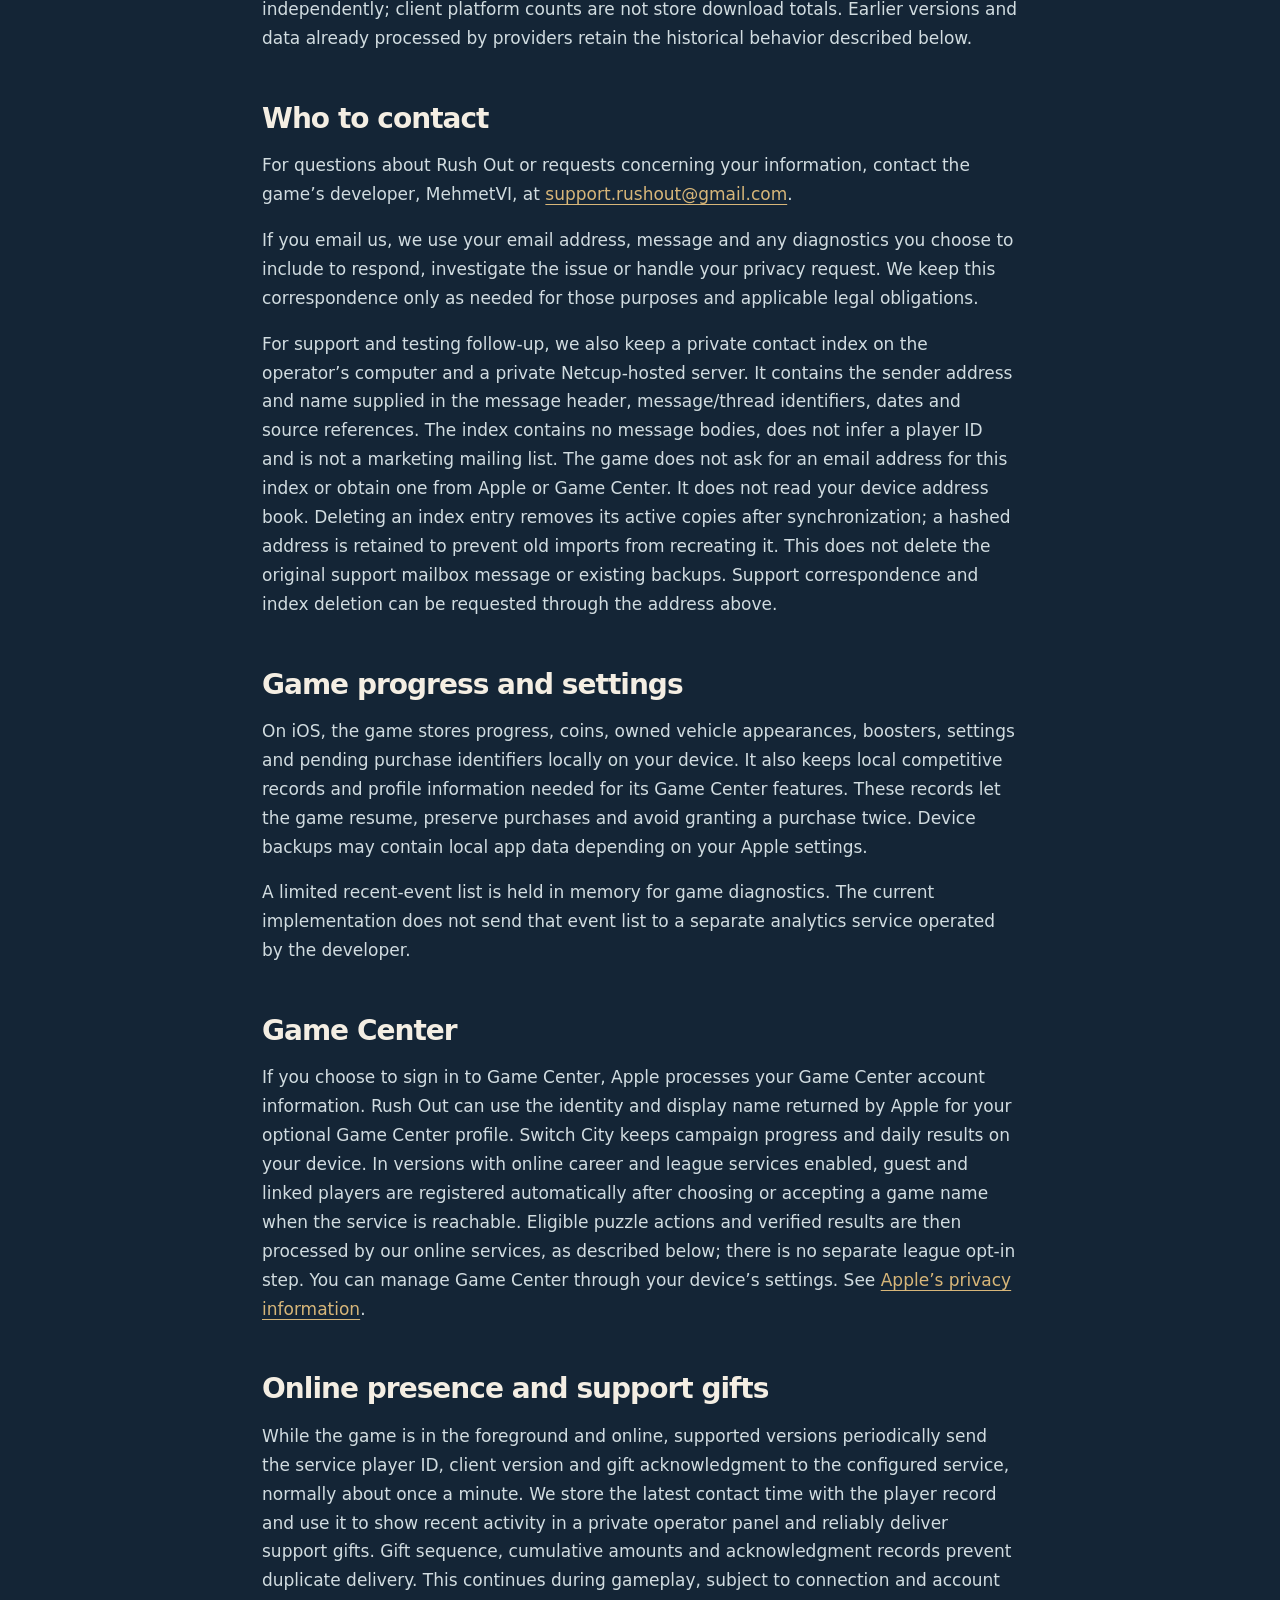
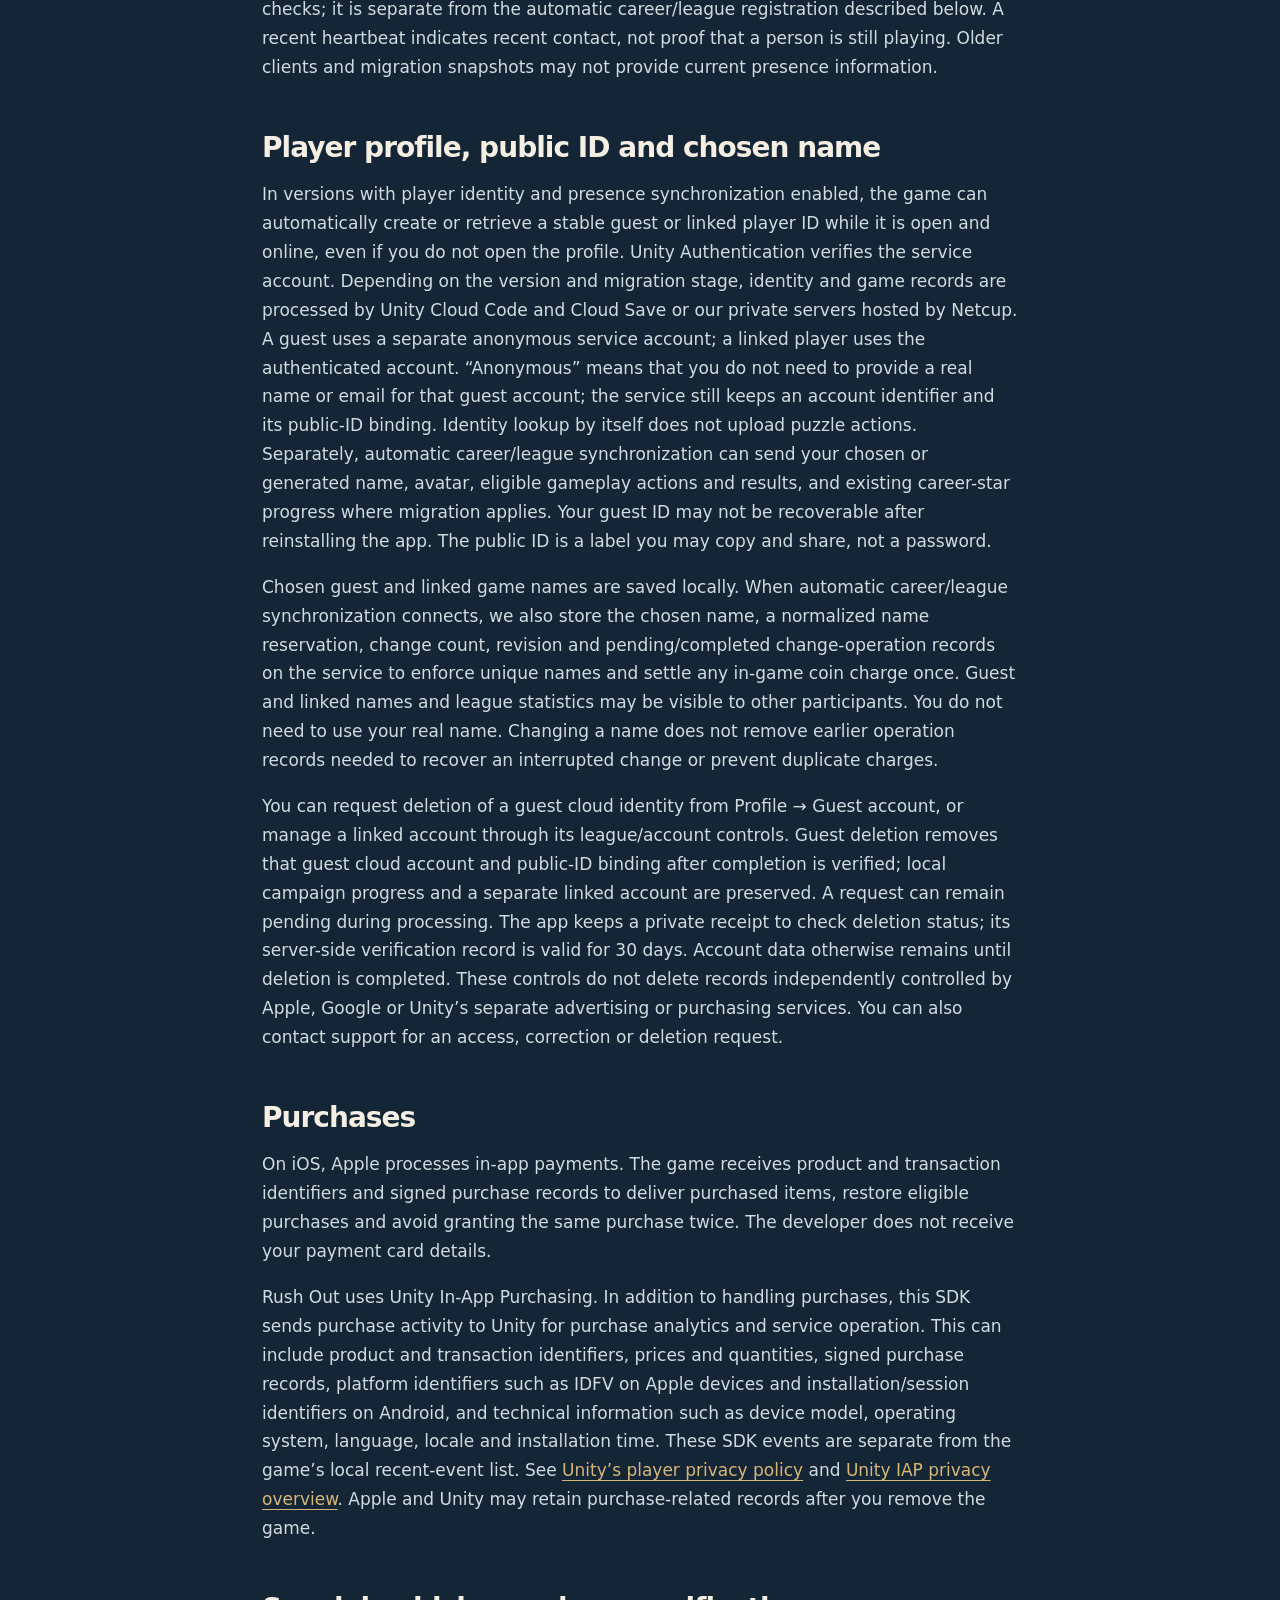
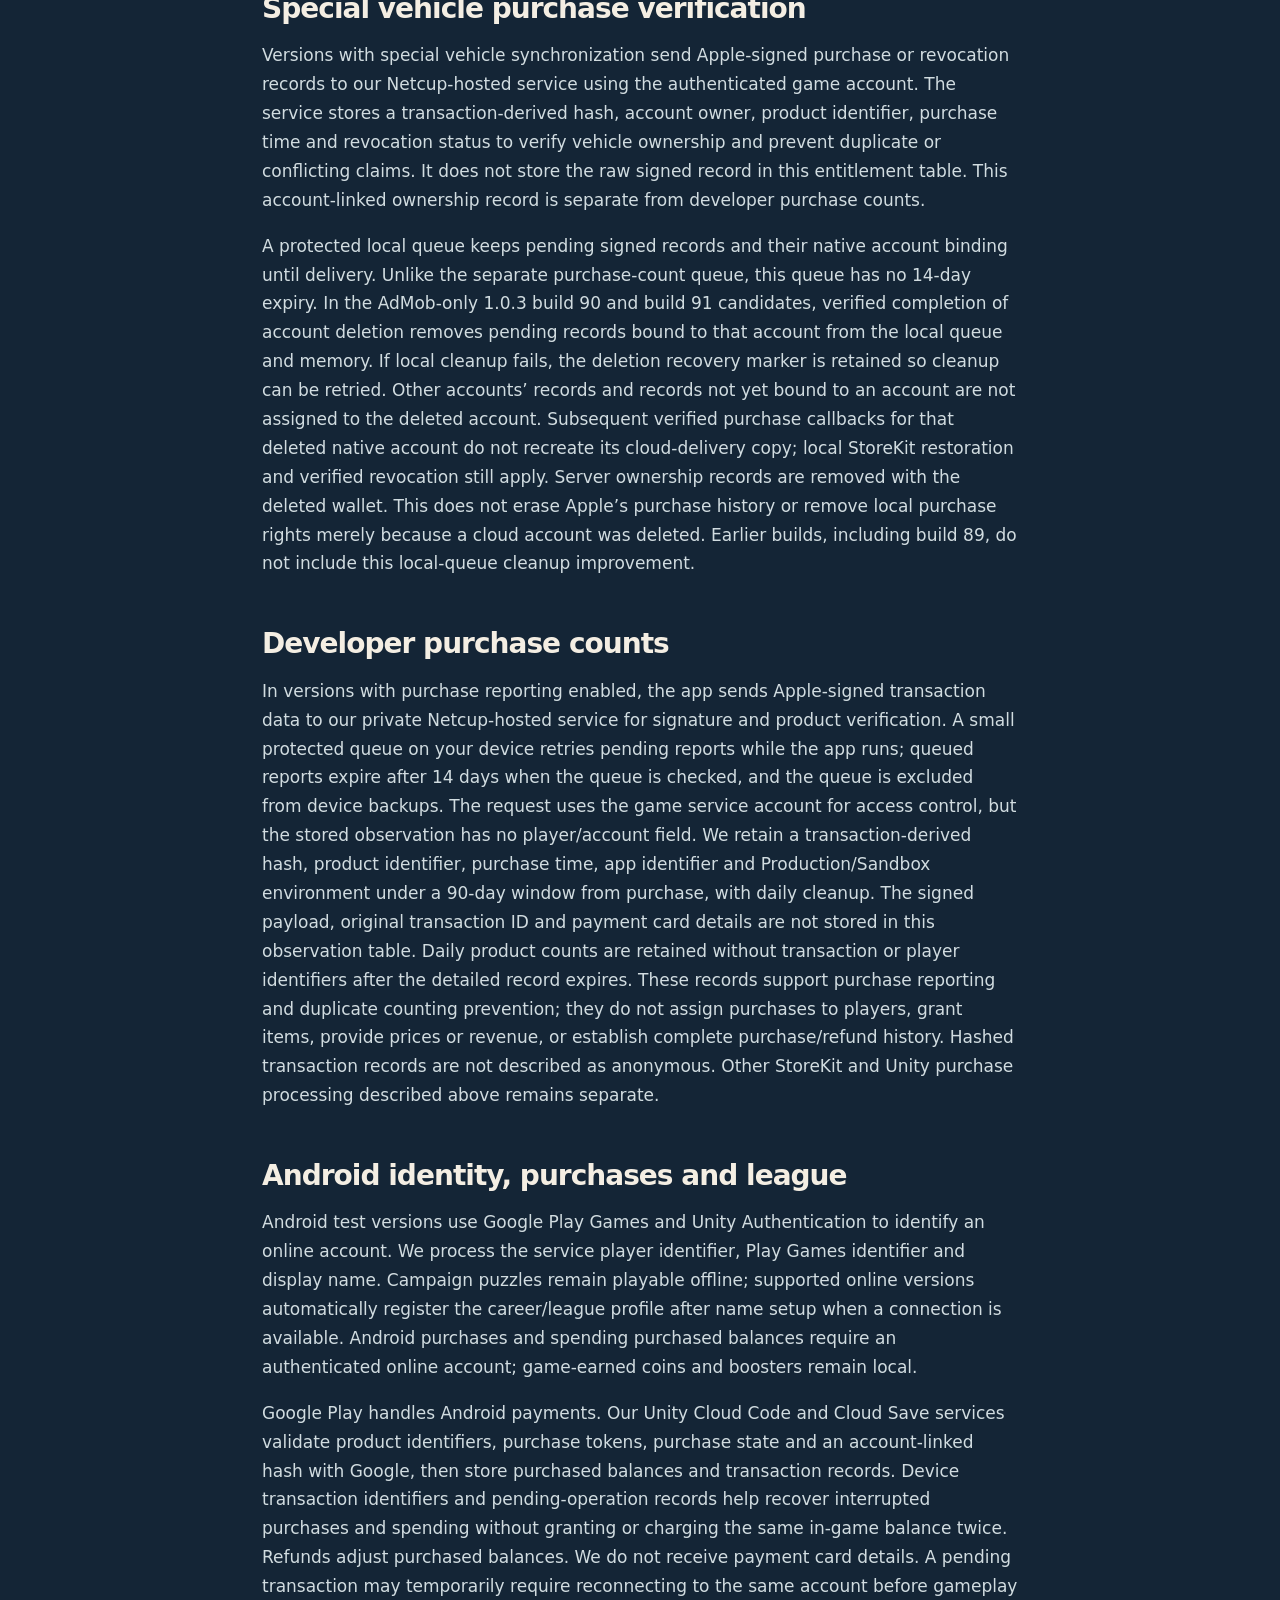
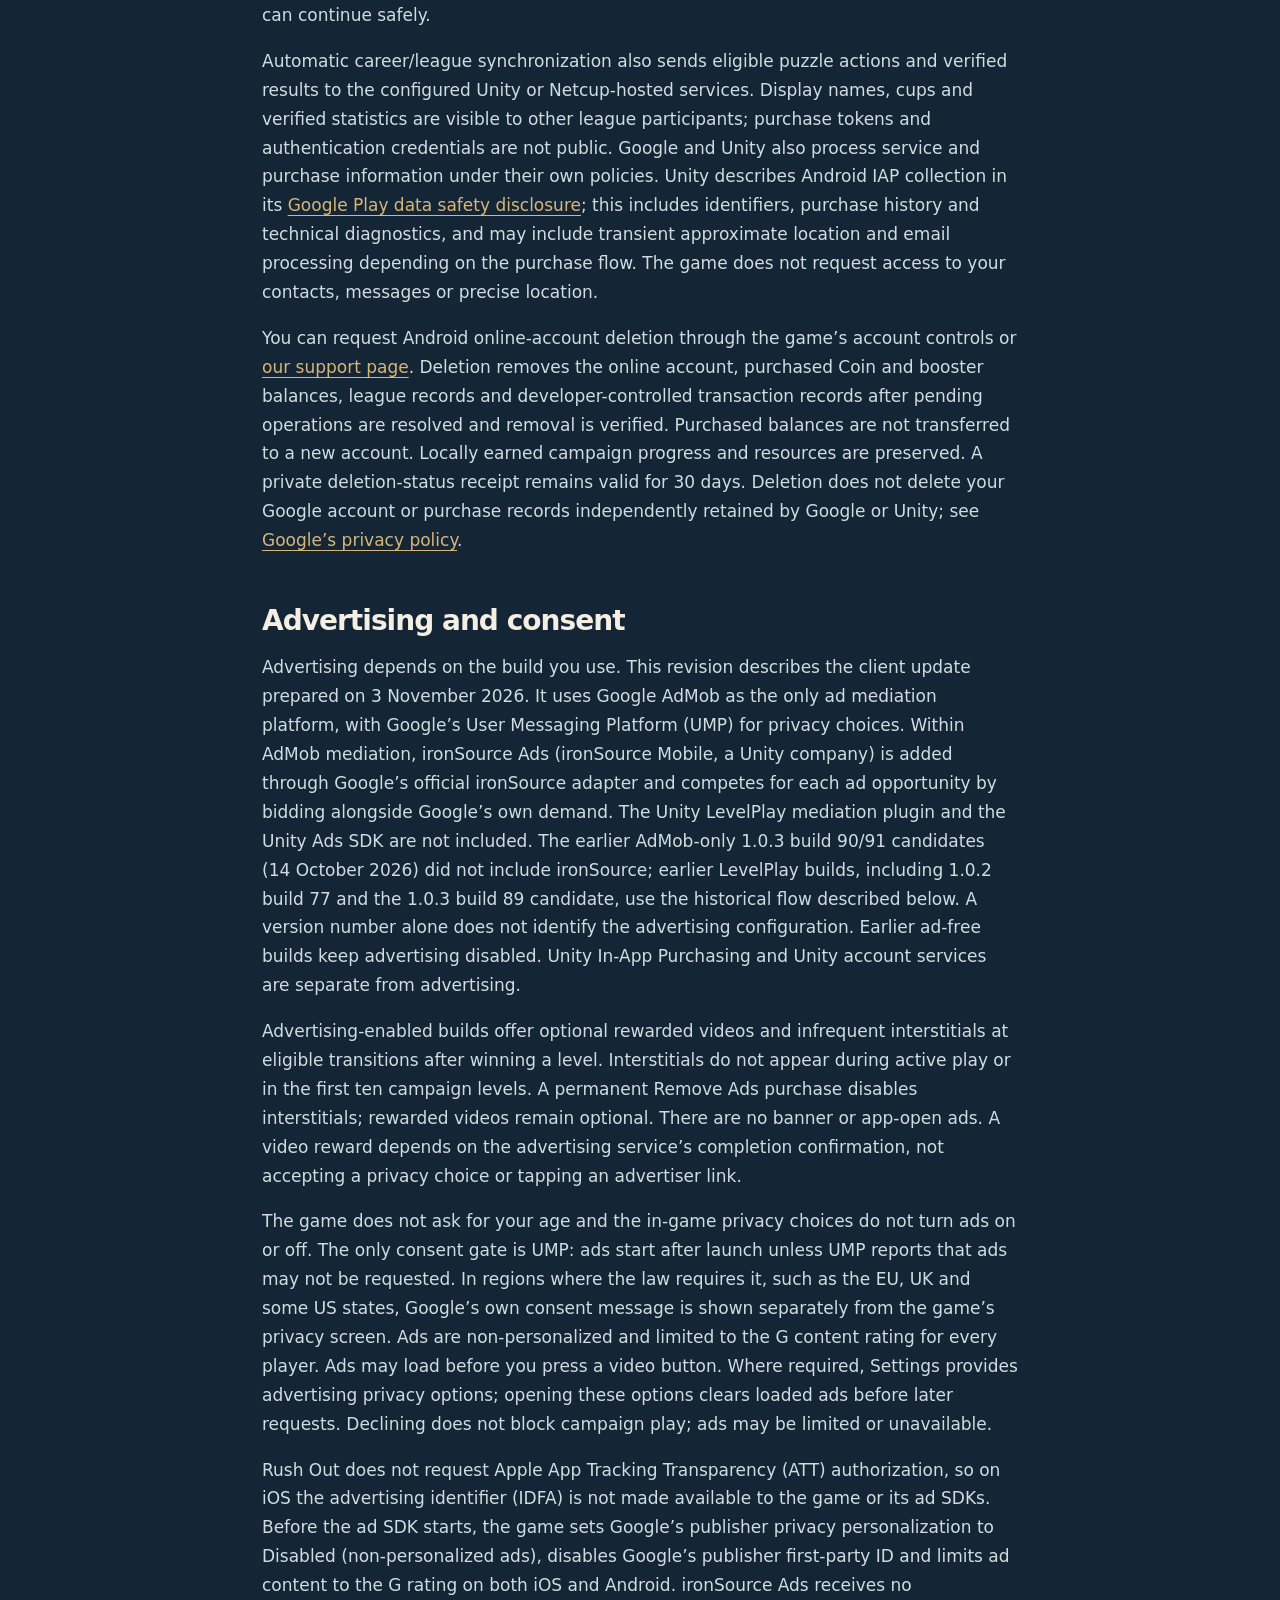
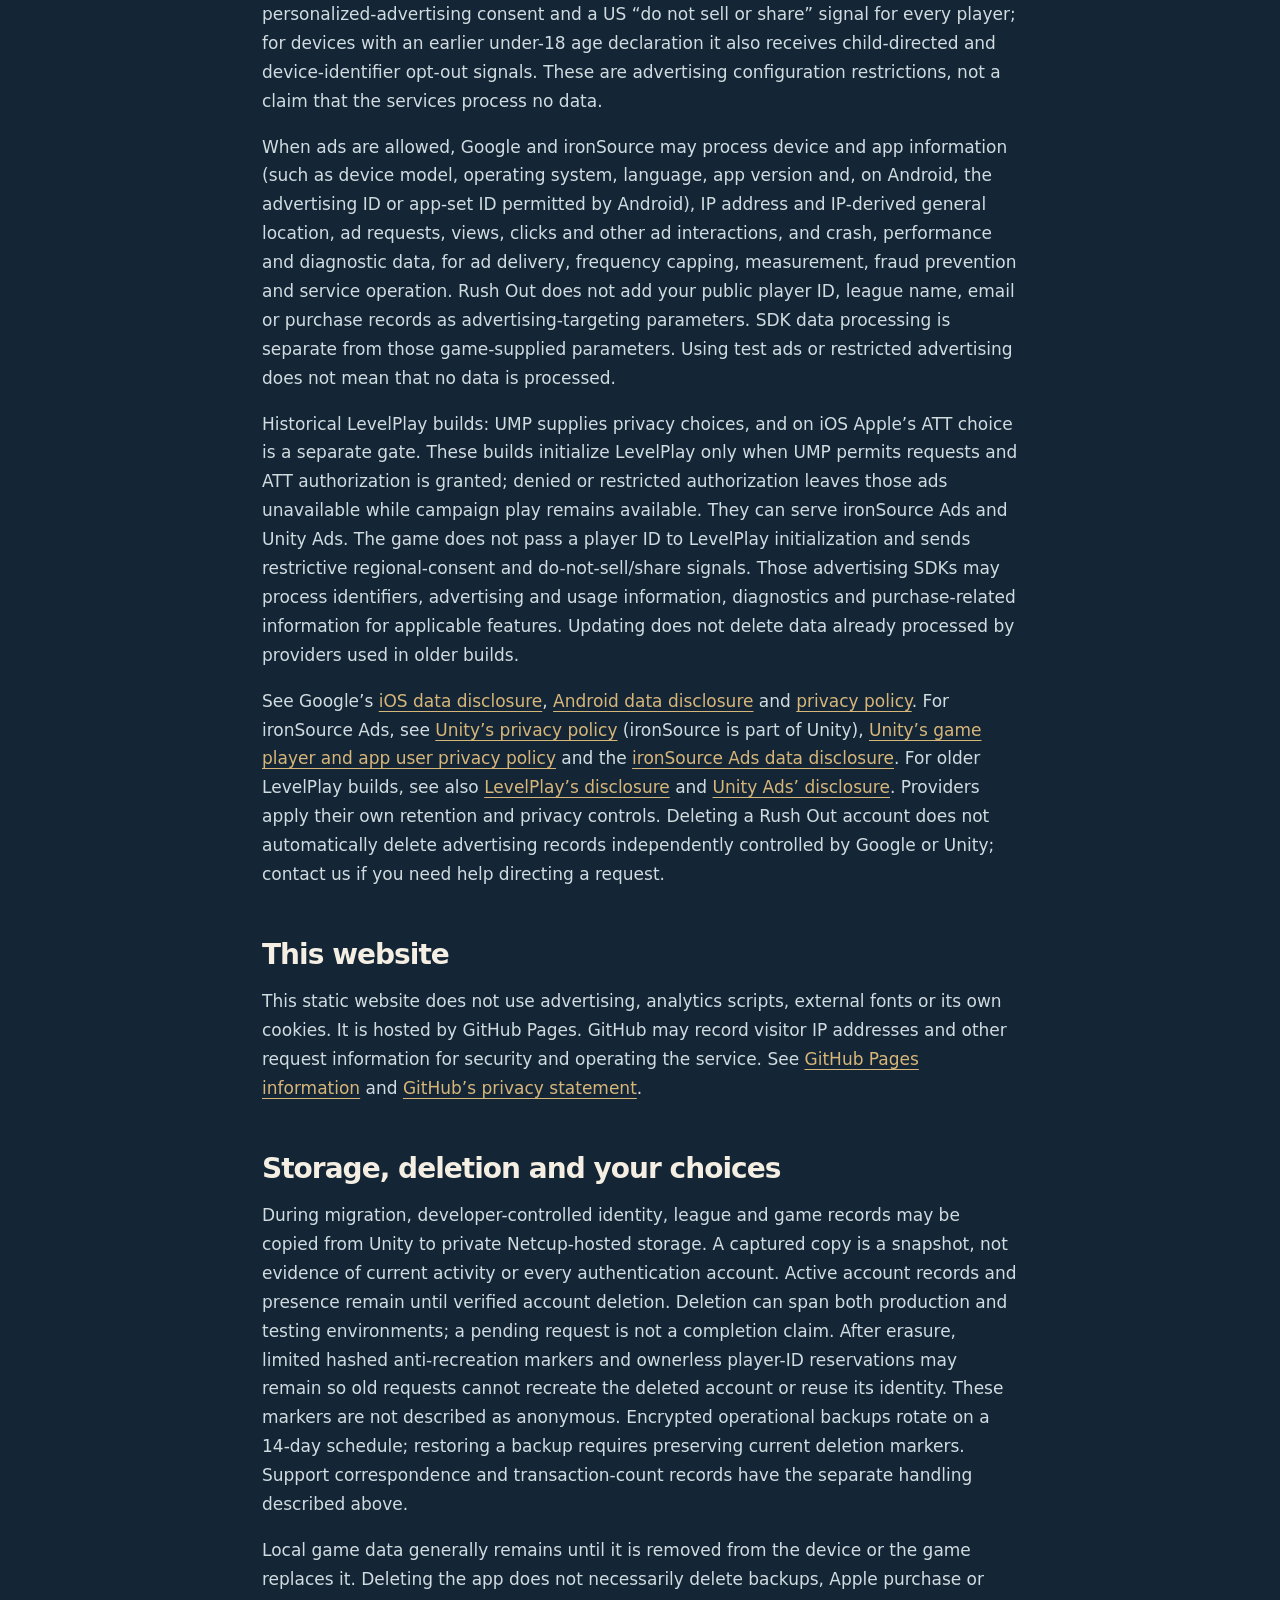
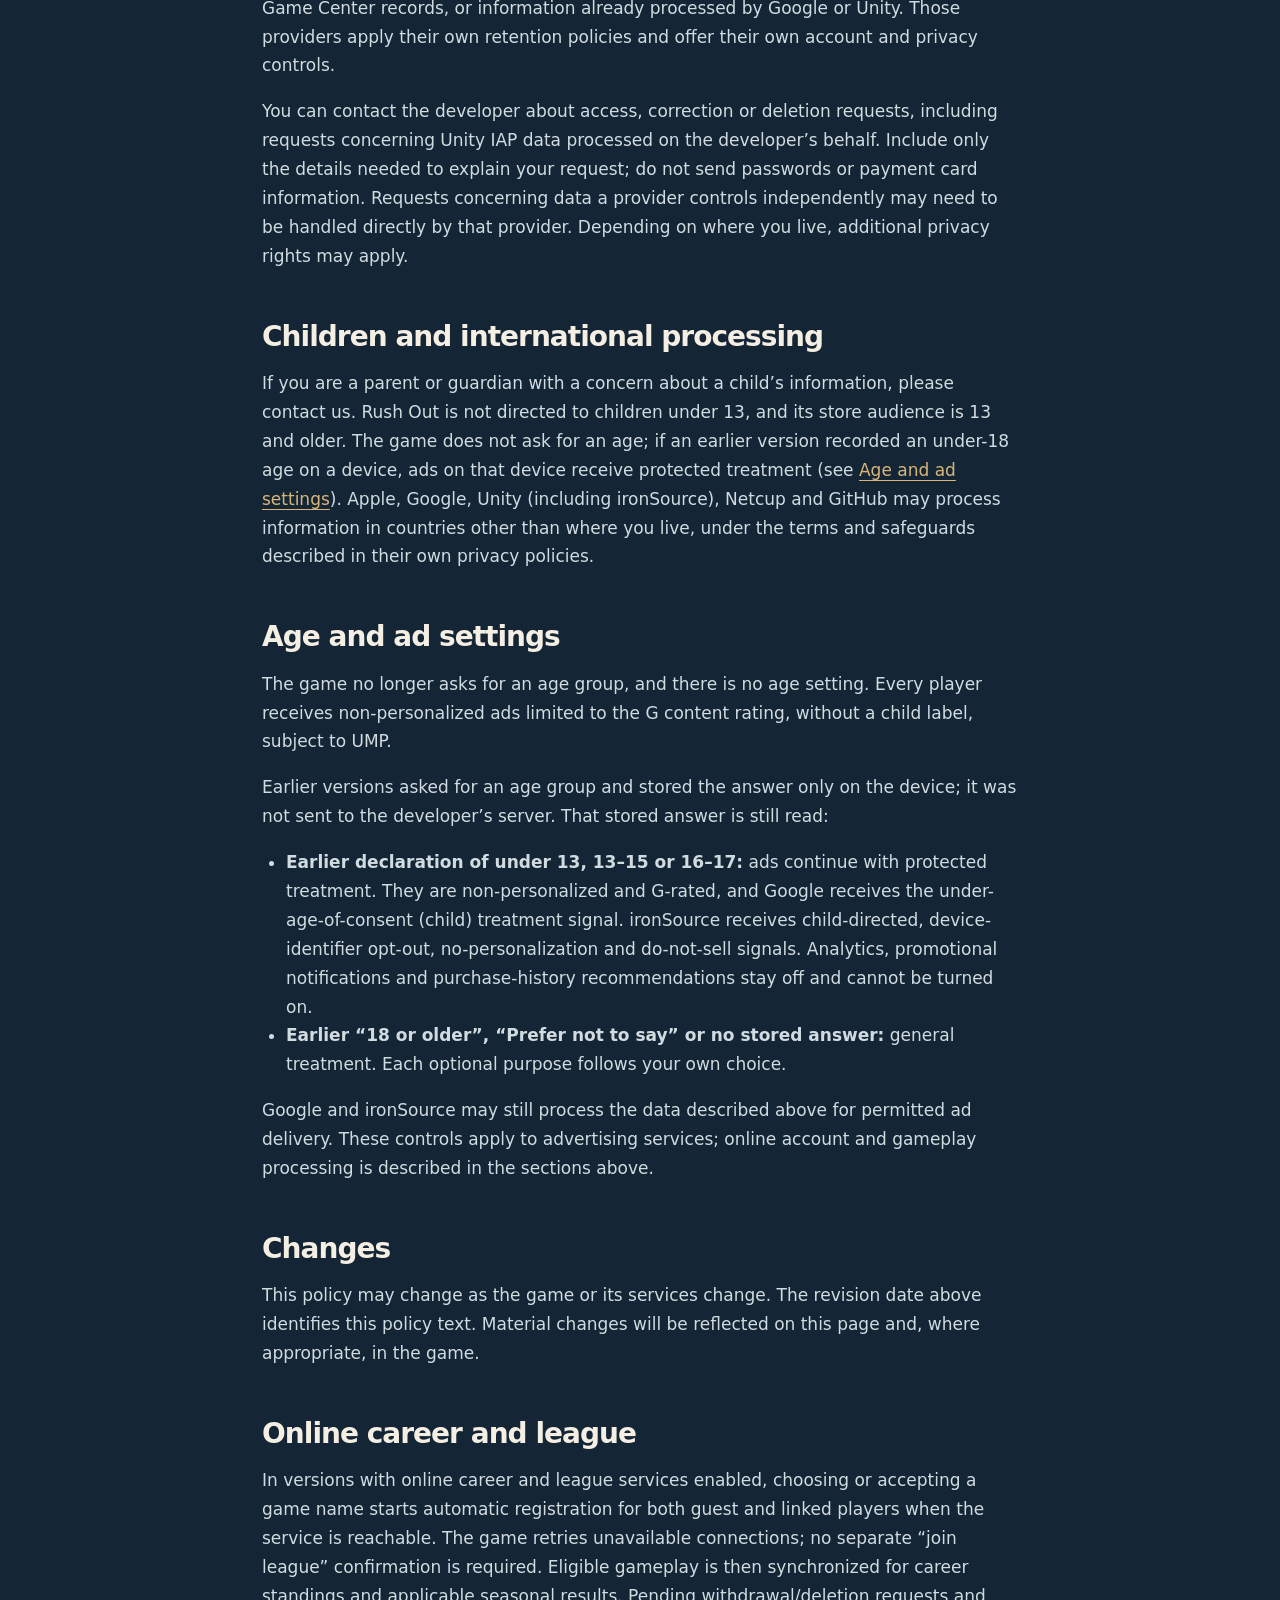
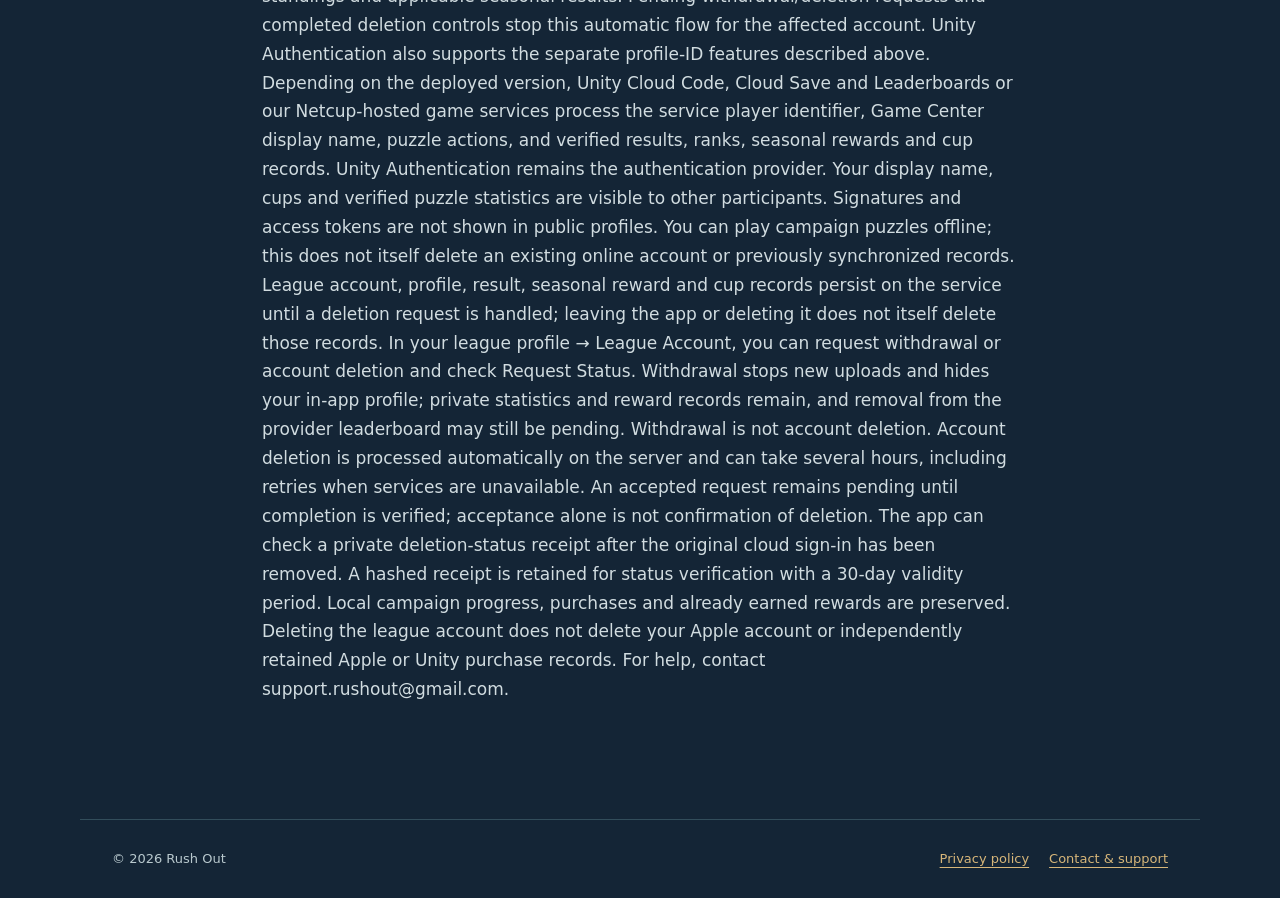
==== commit 281f627d: "Update Rush Out privacy policy for 1.0.5: no age prompt, non-personalized ads for all" ====
--- a/privacy/index.html
+++ b/privacy/index.html
@@ -1,5 +1,5 @@
 <!doctype html><html lang="en"><head><meta charset="utf-8"><meta name="viewport" content="width=device-width,initial-scale=1"><meta name="theme-color" content="#142536"><meta name="description" content="Rush Out road puzzles. Game information, support and privacy policy."><title>Privacy policy · Rush Out</title><link rel="stylesheet" href="/style.css"></head><body><header><a class="brand" href="/">RUSH <span>OUT</span></a><nav aria-label="Main navigation"><a href="/privacy/">Privacy</a><a href="/support/">Support</a><a href="/privacy/tr/" lang="tr">Türkçe</a></nav></header><main class="document"><div class="eyebrow">Your information</div><h1>Privacy policy</h1><p class="meta">Policy revision: 3 November 2026 (unpublished source draft) · Rush Out for iOS, TestFlight and Android test versions, and this website</p><div class="note">Rush Out keeps campaign progress on your device. Apple handles iOS payments and Game Center. Android test versions use Google Play for purchases and Play Games for identity; purchased Android balances are stored by our Unity services. Unity’s purchasing SDK and online career/league services process information as explained below. Versions with advertising offer optional rewarded videos and infrequent interstitials between eligible completed levels; earlier ad-free versions keep advertising disabled.</div>
-<section id="optional-consent"><h2>Optional privacy choices — unreleased update, 28 October 2026</h2><p>This section describes the local client and server update under testing, not a deployment or a change to earlier installed versions. The new screen offers separate choices for gameplay analytics, advertising data, promotional notifications and purchase-history-based recommendations. You can refuse all and keep playing, or change your choices in Settings → Privacy. Optional processing remains off until the current choice is acknowledged by a compatible server. Unknown age, under 13 or “Prefer not to say” keeps every optional purpose off. Ages 13–17 can allow only the advertising purpose (protected, non-personalized ads); analytics, promotional notifications and purchase-history recommendations require 18 or older.</p><p>Refusing or withdrawing stops new optional collection and clears the local analytics queue. When the server receives withdrawal, it deletes that installation’s raw analytics events, removes the push token and cancels pending promotional sends. Offline withdrawal takes effect on the device immediately; server changes wait for connectivity. A notification already handed to a provider cannot be recalled. Raw gameplay events are retained for up to 30 days by the server cleanup job; consent revisions and operational records have separate retention. Native SDK background traffic after withdrawal has not yet been verified by packet capture.</p><p>Personalized offers use a separate permission to check whether purchase history exists and mark an available existing booster pack as recommended. This is a simple rule, not a measured likelihood of buying. Refusal leaves the general catalogue and prices unchanged and the recommendation code does not read purchase history. No new price, discount or automatic purchase is created.</p><p>The optional Unity IAP purchase/session Insights emitters and the separate client purchase-count reporting queue are disabled in this update. Purchase delivery, receipts, refunds, ownership checks, account security and progress saving remain necessary operations. Store-provided aggregate downloads and revenue reports remain available independently; client platform counts are not store download totals. Earlier versions and data already processed by providers retain the historical behavior described below.</p></section>
+<section id="optional-consent"><h2>Optional privacy choices — unreleased update, 28 October 2026</h2><p>This section describes the local client and server update under testing, not a deployment or a change to earlier installed versions. The first-launch screen states plainly which data is required for the game to work: account and saves, purchases, security, diagnostics and the data needed to show non-personalized ads. It then offers two actions: “Accept all” and “Reject optional”. The optional purposes are gameplay analytics, promotional notifications and purchase-history-based recommendations. If you reject them, the game and ads continue normally and those purposes stay off. There is no in-game switch for advertising, because ads are non-personalized for everyone. You can change each optional purpose later in Settings → Privacy. Optional processing remains off until the current choice is acknowledged by a compatible server. The game does not ask for your age; devices with an earlier under-18 age declaration keep every optional purpose off (see <a href="#age-settings">Age and ad settings</a>).</p><p>Refusing or withdrawing stops new optional collection and clears the local analytics queue. When the server receives withdrawal, it deletes that installation’s raw analytics events, removes the push token and cancels pending promotional sends. Offline withdrawal takes effect on the device immediately; server changes wait for connectivity. A notification already handed to a provider cannot be recalled. Raw gameplay events are retained for up to 30 days by the server cleanup job; consent revisions and operational records have separate retention. Native SDK background traffic after withdrawal has not yet been verified by packet capture.</p><p>Personalized offers use a separate permission to check whether purchase history exists and mark an available existing booster pack as recommended. This is a simple rule, not a measured likelihood of buying. Refusal leaves the general catalogue and prices unchanged and the recommendation code does not read purchase history. No new price, discount or automatic purchase is created.</p><p>The optional Unity IAP purchase/session Insights emitters and the separate client purchase-count reporting queue are disabled in this update. Purchase delivery, receipts, refunds, ownership checks, account security and progress saving remain necessary operations. Store-provided aggregate downloads and revenue reports remain available independently; client platform counts are not store download totals. Earlier versions and data already processed by providers retain the historical behavior described below.</p></section>
 <h2>Who to contact</h2><p>For questions about Rush Out or requests concerning your information, contact the game’s developer, MehmetVI, at <a class="contact" href="mailto:support.rushout@gmail.com">support.rushout@gmail.com</a>.</p>
 <p>If you email us, we use your email address, message and any diagnostics you choose to include to respond, investigate the issue or handle your privacy request. We keep this correspondence only as needed for those purposes and applicable legal obligations.</p><p>For support and testing follow-up, we also keep a private contact index on the operator’s computer and a private Netcup-hosted server. It contains the sender address and name supplied in the message header, message/thread identifiers, dates and source references. The index contains no message bodies, does not infer a player ID and is not a marketing mailing list. The game does not ask for an email address for this index or obtain one from Apple or Game Center. It does not read your device address book. Deleting an index entry removes its active copies after synchronization; a hashed address is retained to prevent old imports from recreating it. This does not delete the original support mailbox message or existing backups. Support correspondence and index deletion can be requested through the address above.</p><h2>Game progress and settings</h2><p>On iOS, the game stores progress, coins, owned vehicle appearances, boosters, settings and pending purchase identifiers locally on your device. It also keeps local competitive records and profile information needed for its Game Center features. These records let the game resume, preserve purchases and avoid granting a purchase twice. Device backups may contain local app data depending on your Apple settings.</p><p>A limited recent-event list is held in memory for game diagnostics. The current implementation does not send that event list to a separate analytics service operated by the developer.</p>
 <h2>Game Center</h2><p>If you choose to sign in to Game Center, Apple processes your Game Center account information. Rush Out can use the identity and display name returned by Apple for your optional Game Center profile. Switch City keeps campaign progress and daily results on your device. In versions with online career and league services enabled, guest and linked players are registered automatically after choosing or accepting a game name when the service is reachable. Eligible puzzle actions and verified results are then processed by our online services, as described below; there is no separate league opt-in step. You can manage Game Center through your device’s settings. See <a href="https://www.apple.com/legal/privacy/">Apple’s privacy information</a>.</p>
@@ -15,13 +15,13 @@
 <h2>Advertising and consent</h2>
 <p>Advertising depends on the build you use. This revision describes the client update prepared on 3 November 2026. It uses Google AdMob as the only ad mediation platform, with Google’s User Messaging Platform (UMP) for privacy choices. Within AdMob mediation, ironSource Ads (ironSource Mobile, a Unity company) is added through Google’s official ironSource adapter and competes for each ad opportunity by bidding alongside Google’s own demand. The Unity LevelPlay mediation plugin and the Unity Ads SDK are not included. The earlier AdMob-only 1.0.3 build 90/91 candidates (14 October 2026) did not include ironSource; earlier LevelPlay builds, including 1.0.2 build 77 and the 1.0.3 build 89 candidate, use the historical flow described below. A version number alone does not identify the advertising configuration. Earlier ad-free builds keep advertising disabled. Unity In-App Purchasing and Unity account services are separate from advertising.</p>
 <p>Advertising-enabled builds offer optional rewarded videos and infrequent interstitials at eligible transitions after winning a level. Interstitials do not appear during active play or in the first ten campaign levels. A permanent Remove Ads purchase disables interstitials; rewarded videos remain optional. There are no banner or app-open ads. A video reward depends on the advertising service’s completion confirmation, not accepting a privacy choice or tapping an advertiser link.</p>
-<p>Ads start only when three conditions are met: you allowed the advertising purpose in the game’s privacy choices, your age group permits ads (see <a href="#age-settings">Age group and ad settings</a>), and UMP reports that ads may be requested. Under 13, “Prefer not to say” or no age choice means the ad SDKs are not started at all. Ages 13–17 receive only protected, non-personalized ads; ages 18 and older depend on their own consent choices. Ads may load before you press a video button. Where required, Settings provides advertising privacy options; opening these options clears loaded ads before later requests. Declining does not block campaign play; ads may be limited or unavailable.</p>
-<p>Rush Out does not request Apple App Tracking Transparency (ATT) authorization, so on iOS the advertising identifier (IDFA) is not made available to the game or its ad SDKs. Before the ad SDK starts, the game sets Google’s publisher privacy personalization to Disabled (non-personalized ads), disables Google’s publisher first-party ID and limits ad content to the G rating on both iOS and Android. ironSource Ads receives no personalized-advertising consent and a US “do not sell or share” signal for every player; for ages 13–17 it also receives child-directed and device-identifier opt-out signals. These are advertising configuration restrictions, not a claim that the services process no data.</p>
+<p>The game does not ask for your age and the in-game privacy choices do not turn ads on or off. The only consent gate is UMP: ads start after launch unless UMP reports that ads may not be requested. In regions where the law requires it, such as the EU, UK and some US states, Google’s own consent message is shown separately from the game’s privacy screen. Ads are non-personalized and limited to the G content rating for every player. Ads may load before you press a video button. Where required, Settings provides advertising privacy options; opening these options clears loaded ads before later requests. Declining does not block campaign play; ads may be limited or unavailable.</p>
+<p>Rush Out does not request Apple App Tracking Transparency (ATT) authorization, so on iOS the advertising identifier (IDFA) is not made available to the game or its ad SDKs. Before the ad SDK starts, the game sets Google’s publisher privacy personalization to Disabled (non-personalized ads), disables Google’s publisher first-party ID and limits ad content to the G rating on both iOS and Android. ironSource Ads receives no personalized-advertising consent and a US “do not sell or share” signal for every player; for devices with an earlier under-18 age declaration it also receives child-directed and device-identifier opt-out signals. These are advertising configuration restrictions, not a claim that the services process no data.</p>
 <p>When ads are allowed, Google and ironSource may process device and app information (such as device model, operating system, language, app version and, on Android, the advertising ID or app-set ID permitted by Android), IP address and IP-derived general location, ad requests, views, clicks and other ad interactions, and crash, performance and diagnostic data, for ad delivery, frequency capping, measurement, fraud prevention and service operation. Rush Out does not add your public player ID, league name, email or purchase records as advertising-targeting parameters. SDK data processing is separate from those game-supplied parameters. Using test ads or restricted advertising does not mean that no data is processed.</p>
 <p>Historical LevelPlay builds: UMP supplies privacy choices, and on iOS Apple’s ATT choice is a separate gate. These builds initialize LevelPlay only when UMP permits requests and ATT authorization is granted; denied or restricted authorization leaves those ads unavailable while campaign play remains available. They can serve ironSource Ads and Unity Ads. The game does not pass a player ID to LevelPlay initialization and sends restrictive regional-consent and do-not-sell/share signals. Those advertising SDKs may process identifiers, advertising and usage information, diagnostics and purchase-related information for applicable features. Updating does not delete data already processed by providers used in older builds.</p>
 <p>See Google’s <a href="https://developers.google.com/admob/ios/privacy/data-disclosure">iOS data disclosure</a>, <a href="https://developers.google.com/admob/android/privacy/play-data-disclosure">Android data disclosure</a> and <a href="https://policies.google.com/privacy">privacy policy</a>. For ironSource Ads, see <a href="https://unity.com/legal/privacy-policy">Unity’s privacy policy</a> (ironSource is part of Unity), <a href="https://unity.com/legal/game-player-and-app-user-privacy-policy">Unity’s game player and app user privacy policy</a> and the <a href="https://docs.unity.com/en-us/grow/is-ads/legal-resources/apple-privacy-questionnaire">ironSource Ads data disclosure</a>. For older LevelPlay builds, see also <a href="https://docs.unity.com/en-us/grow/levelplay/sdk/ios/apple-privacy-questionnaire">LevelPlay’s disclosure</a> and <a href="https://docs.unity.com/en-us/ads-ios/4.20.0/privacy/developer-consent/disclosures/apple-privacy-survey">Unity Ads’ disclosure</a>. Providers apply their own retention and privacy controls. Deleting a Rush Out account does not automatically delete advertising records independently controlled by Google or Unity; contact us if you need help directing a request.</p>
 <h2>This website</h2><p>This static website does not use advertising, analytics scripts, external fonts or its own cookies. It is hosted by GitHub Pages. GitHub may record visitor IP addresses and other request information for security and operating the service. See <a href="https://docs.github.com/en/pages/getting-started-with-github-pages/what-is-github-pages">GitHub Pages information</a> and <a href="https://docs.github.com/en/site-policy/privacy-policies/github-general-privacy-statement">GitHub’s privacy statement</a>.</p>
 <h2>Storage, deletion and your choices</h2><p>During migration, developer-controlled identity, league and game records may be copied from Unity to private Netcup-hosted storage. A captured copy is a snapshot, not evidence of current activity or every authentication account. Active account records and presence remain until verified account deletion. Deletion can span both production and testing environments; a pending request is not a completion claim. After erasure, limited hashed anti-recreation markers and ownerless player-ID reservations may remain so old requests cannot recreate the deleted account or reuse its identity. These markers are not described as anonymous. Encrypted operational backups rotate on a 14-day schedule; restoring a backup requires preserving current deletion markers. Support correspondence and transaction-count records have the separate handling described above.</p><p>Local game data generally remains until it is removed from the device or the game replaces it. Deleting the app does not necessarily delete backups, Apple purchase or Game Center records, or information already processed by Google or Unity. Those providers apply their own retention policies and offer their own account and privacy controls.</p><p>You can contact the developer about access, correction or deletion requests, including requests concerning Unity IAP data processed on the developer’s behalf. Include only the details needed to explain your request; do not send passwords or payment card information. Requests concerning data a provider controls independently may need to be handled directly by that provider. Depending on where you live, additional privacy rights may apply.</p>
-<h2>Children and international processing</h2><p>If you are a parent or guardian with a concern about a child’s information, please contact us. Rush Out does not show ads to players who select under 13 or do not provide an age. Apple, Google, Unity (including ironSource), Netcup and GitHub may process information in countries other than where you live, under the terms and safeguards described in their own privacy policies.</p>
-<section id="age-settings"><h2>Age group and ad settings</h2><p>Before ads can start, the game asks for an age group (Under 13, 13–15, 16–17, 18 or older, or Prefer not to say). It does not ask for a date of birth; the choice is stored only on the device and is not sent to the developer’s server. You can change it in Settings → Age group.</p><ul><li><strong>Under 13, Prefer not to say or no choice:</strong> no ads. The Google and ironSource ad SDKs are not started and no ad requests are made. All optional privacy purposes stay off.</li><li><strong>13–17:</strong> protected ads only, and only if the advertising purpose is allowed in the privacy choices and UMP permits requests. Ads are non-personalized, limited to the G content rating, and Google receives the under-age-of-consent (child) treatment signal. ironSource receives child-directed, device-identifier opt-out, no-personalization and do-not-sell signals. Analytics, promotional notifications and purchase-history recommendations remain unavailable below 18.</li><li><strong>18 or older:</strong> each optional purpose follows your own choice. Ads remain non-personalized and G-rated as described above.</li></ul><p>Google and ironSource may still process the data described above for permitted ad delivery. These controls apply to advertising services; online account and gameplay processing is described in the sections above.</p></section><h2>Changes</h2><p>This policy may change as the game or its services change. The revision date above identifies this policy text. Material changes will be reflected on this page and, where appropriate, in the game.</p><section><h2>Online career and league</h2><p>In versions with online career and league services enabled, choosing or accepting a game name starts automatic registration for both guest and linked players when the service is reachable. The game retries unavailable connections; no separate “join league” confirmation is required. Eligible gameplay is then synchronized for career standings and applicable seasonal results. Pending withdrawal/deletion requests and completed deletion controls stop this automatic flow for the affected account. Unity Authentication also supports the separate profile-ID features described above. Depending on the deployed version, Unity Cloud Code, Cloud Save and Leaderboards or our Netcup-hosted game services process the service player identifier, Game Center display name, puzzle actions, and verified results, ranks, seasonal rewards and cup records. Unity Authentication remains the authentication provider. Your display name, cups and verified puzzle statistics are visible to other participants. Signatures and access tokens are not shown in public profiles. You can play campaign puzzles offline; this does not itself delete an existing online account or previously synchronized records. League account, profile, result, seasonal reward and cup records persist on the service until a deletion request is handled; leaving the app or deleting it does not itself delete those records. In your league profile → League Account, you can request withdrawal or account deletion and check Request Status. Withdrawal stops new uploads and hides your in-app profile; private statistics and reward records remain, and removal from the provider leaderboard may still be pending. Withdrawal is not account deletion. Account deletion is processed automatically on the server and can take several hours, including retries when services are unavailable. An accepted request remains pending until completion is verified; acceptance alone is not confirmation of deletion. The app can check a private deletion-status receipt after the original cloud sign-in has been removed. A hashed receipt is retained for status verification with a 30-day validity period. Local campaign progress, purchases and already earned rewards are preserved. Deleting the league account does not delete your Apple account or independently retained Apple or Unity purchase records. For help, contact support.rushout@gmail.com.</p></section>
+<h2>Children and international processing</h2><p>If you are a parent or guardian with a concern about a child’s information, please contact us. Rush Out is not directed to children under 13, and its store audience is 13 and older. The game does not ask for an age; if an earlier version recorded an under-18 age on a device, ads on that device receive protected treatment (see <a href="#age-settings">Age and ad settings</a>). Apple, Google, Unity (including ironSource), Netcup and GitHub may process information in countries other than where you live, under the terms and safeguards described in their own privacy policies.</p>
+<section id="age-settings"><h2>Age and ad settings</h2><p>The game no longer asks for an age group, and there is no age setting. Every player receives non-personalized ads limited to the G content rating, without a child label, subject to UMP.</p><p>Earlier versions asked for an age group and stored the answer only on the device; it was not sent to the developer’s server. That stored answer is still read:</p><ul><li><strong>Earlier declaration of under 13, 13–15 or 16–17:</strong> ads continue with protected treatment. They are non-personalized and G-rated, and Google receives the under-age-of-consent (child) treatment signal. ironSource receives child-directed, device-identifier opt-out, no-personalization and do-not-sell signals. Analytics, promotional notifications and purchase-history recommendations stay off and cannot be turned on.</li><li><strong>Earlier “18 or older”, “Prefer not to say” or no stored answer:</strong> general treatment. Each optional purpose follows your own choice.</li></ul><p>Google and ironSource may still process the data described above for permitted ad delivery. These controls apply to advertising services; online account and gameplay processing is described in the sections above.</p></section><h2>Changes</h2><p>This policy may change as the game or its services change. The revision date above identifies this policy text. Material changes will be reflected on this page and, where appropriate, in the game.</p><section><h2>Online career and league</h2><p>In versions with online career and league services enabled, choosing or accepting a game name starts automatic registration for both guest and linked players when the service is reachable. The game retries unavailable connections; no separate “join league” confirmation is required. Eligible gameplay is then synchronized for career standings and applicable seasonal results. Pending withdrawal/deletion requests and completed deletion controls stop this automatic flow for the affected account. Unity Authentication also supports the separate profile-ID features described above. Depending on the deployed version, Unity Cloud Code, Cloud Save and Leaderboards or our Netcup-hosted game services process the service player identifier, Game Center display name, puzzle actions, and verified results, ranks, seasonal rewards and cup records. Unity Authentication remains the authentication provider. Your display name, cups and verified puzzle statistics are visible to other participants. Signatures and access tokens are not shown in public profiles. You can play campaign puzzles offline; this does not itself delete an existing online account or previously synchronized records. League account, profile, result, seasonal reward and cup records persist on the service until a deletion request is handled; leaving the app or deleting it does not itself delete those records. In your league profile → League Account, you can request withdrawal or account deletion and check Request Status. Withdrawal stops new uploads and hides your in-app profile; private statistics and reward records remain, and removal from the provider leaderboard may still be pending. Withdrawal is not account deletion. Account deletion is processed automatically on the server and can take several hours, including retries when services are unavailable. An accepted request remains pending until completion is verified; acceptance alone is not confirmation of deletion. The app can check a private deletion-status receipt after the original cloud sign-in has been removed. A hashed receipt is retained for status verification with a 30-day validity period. Local campaign progress, purchases and already earned rewards are preserved. Deleting the league account does not delete your Apple account or independently retained Apple or Unity purchase records. For help, contact support.rushout@gmail.com.</p></section>
 </main><footer><span>© 2026 Rush Out</span><div><a href="/privacy/">Privacy policy</a><a href="/support/">Contact & support</a></div></footer></body></html>
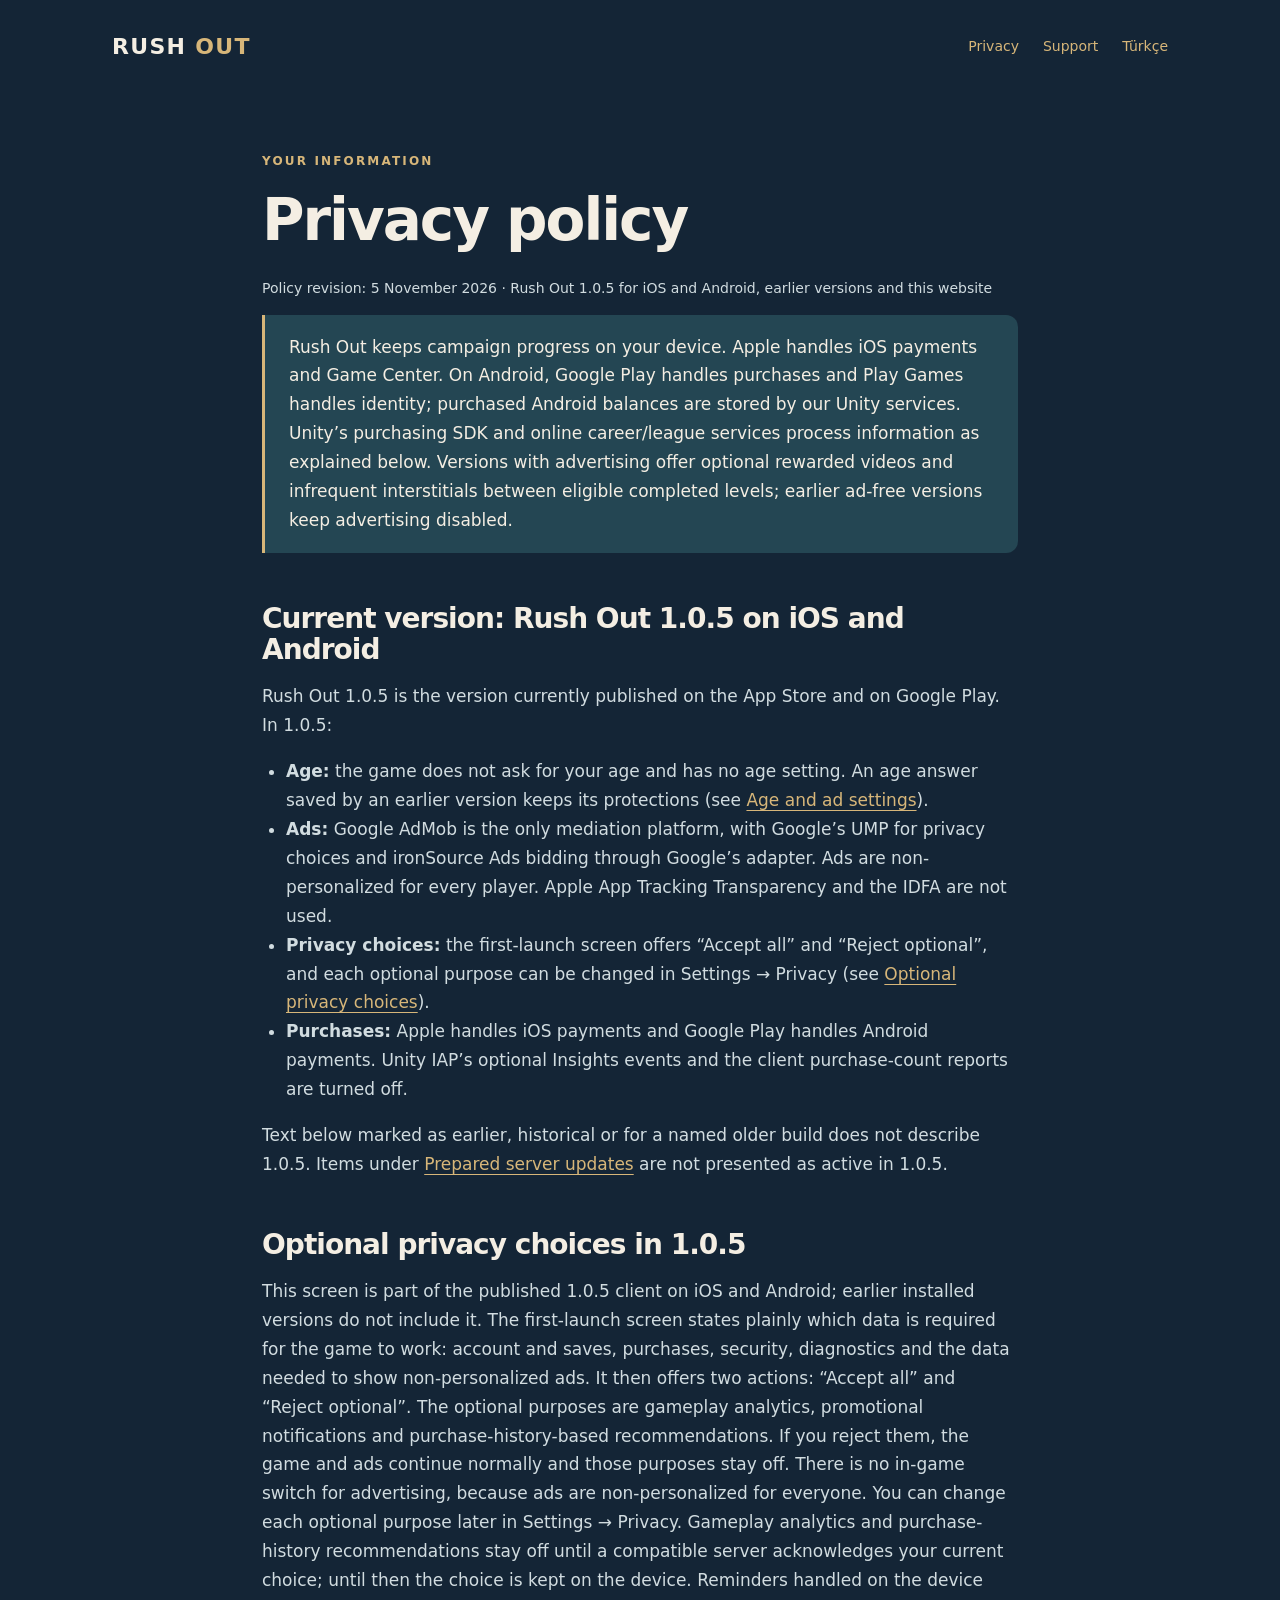
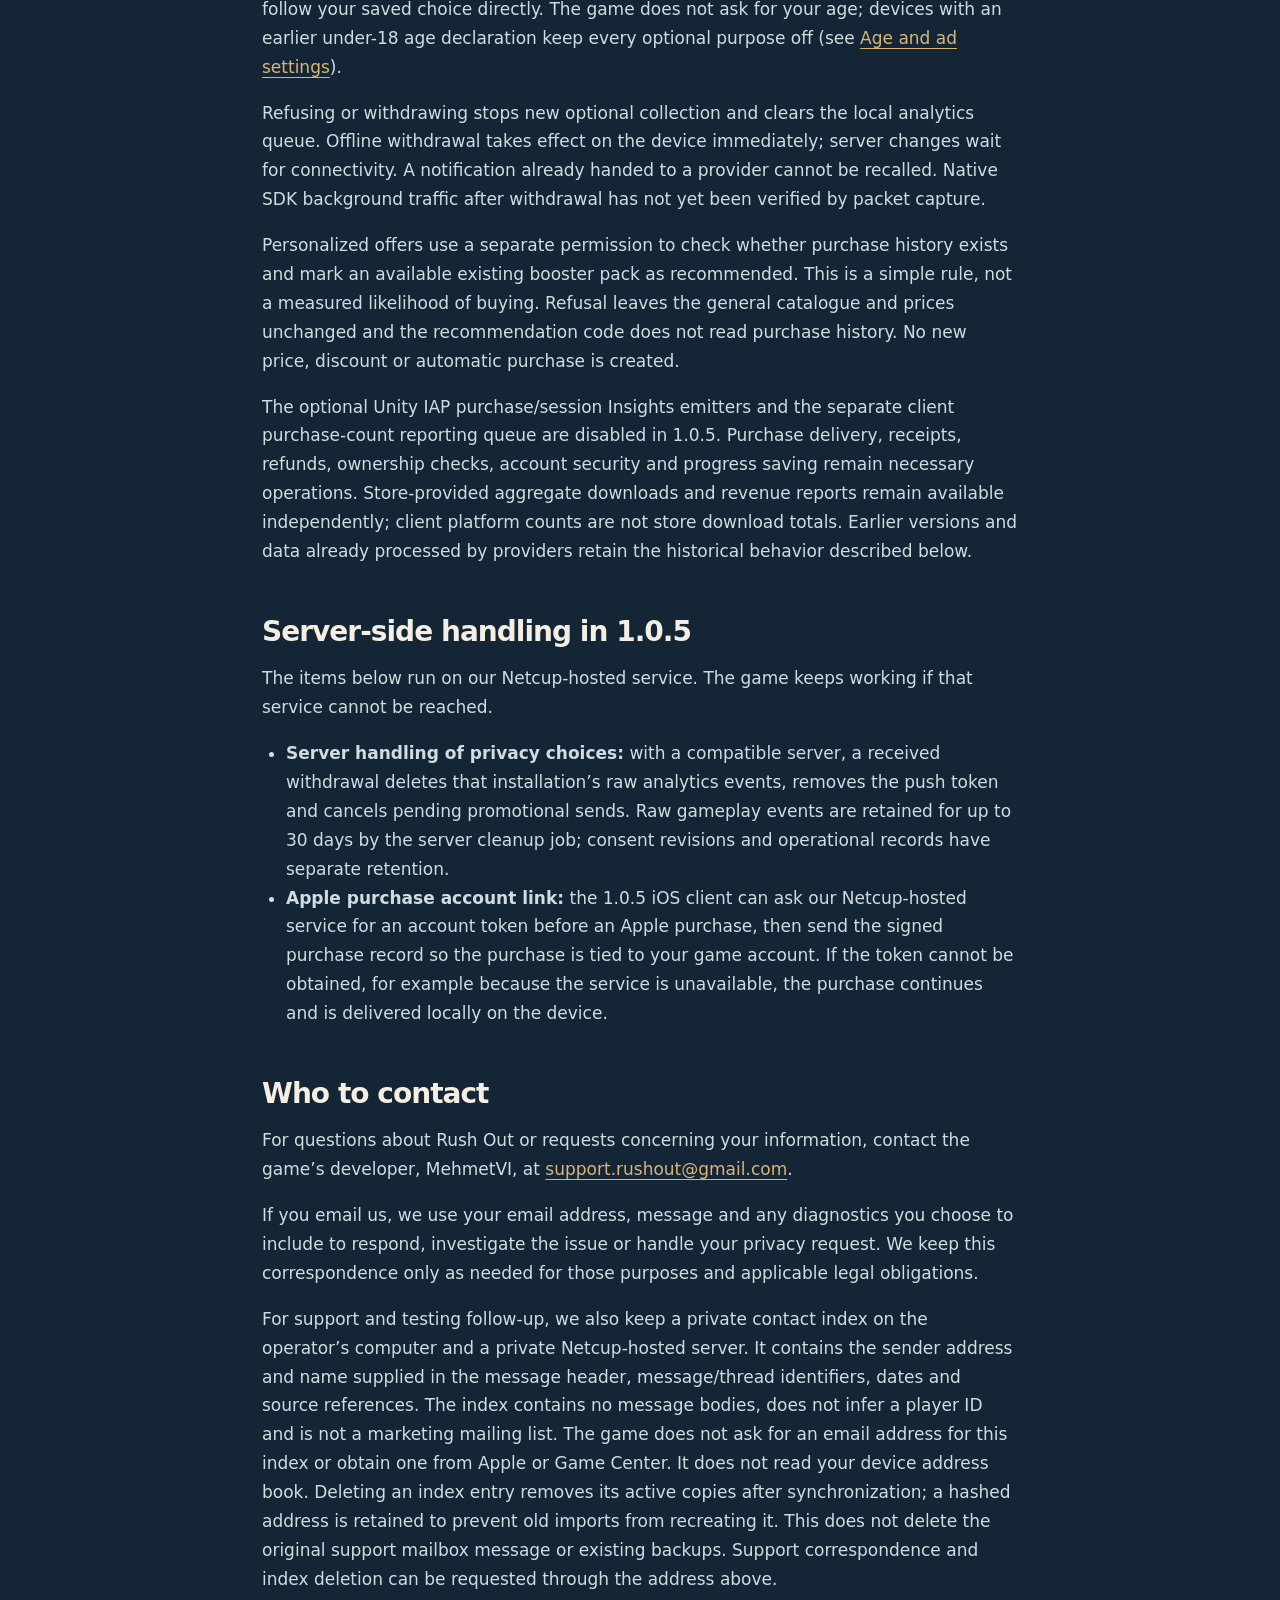
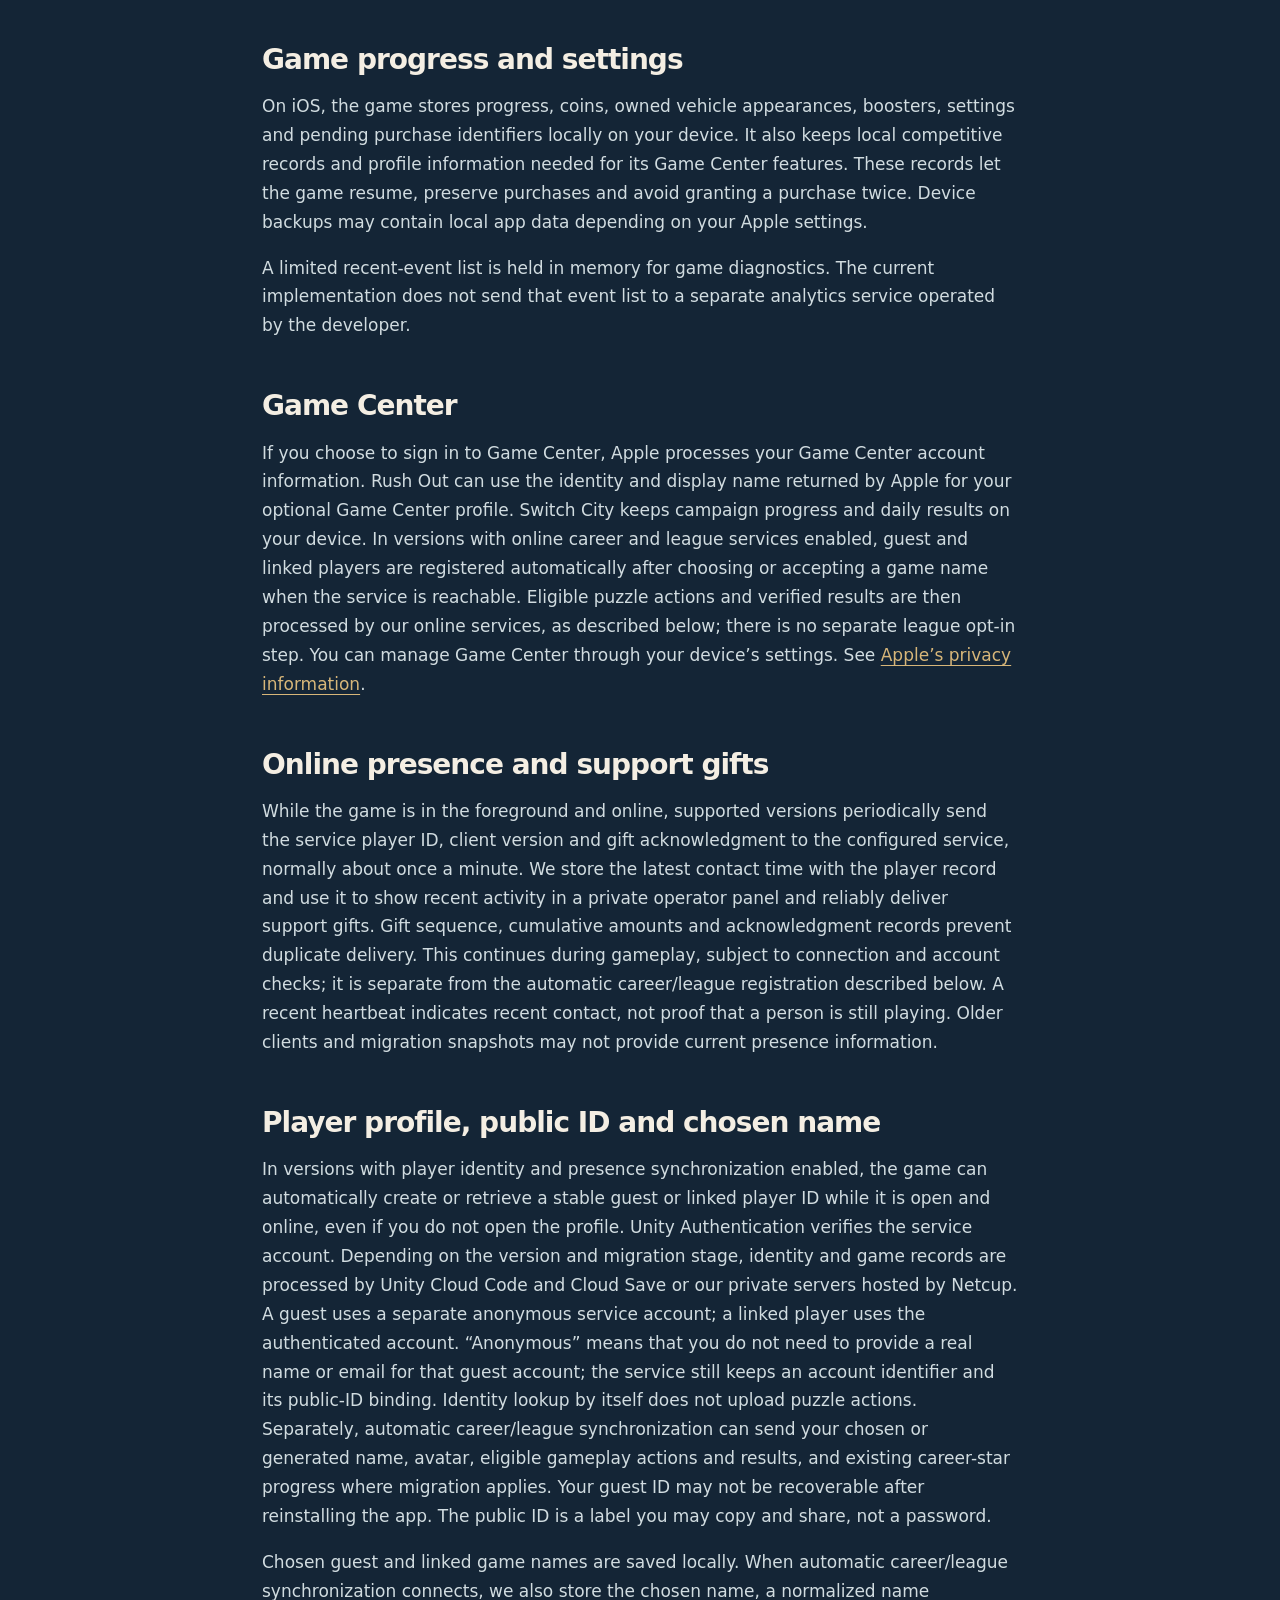
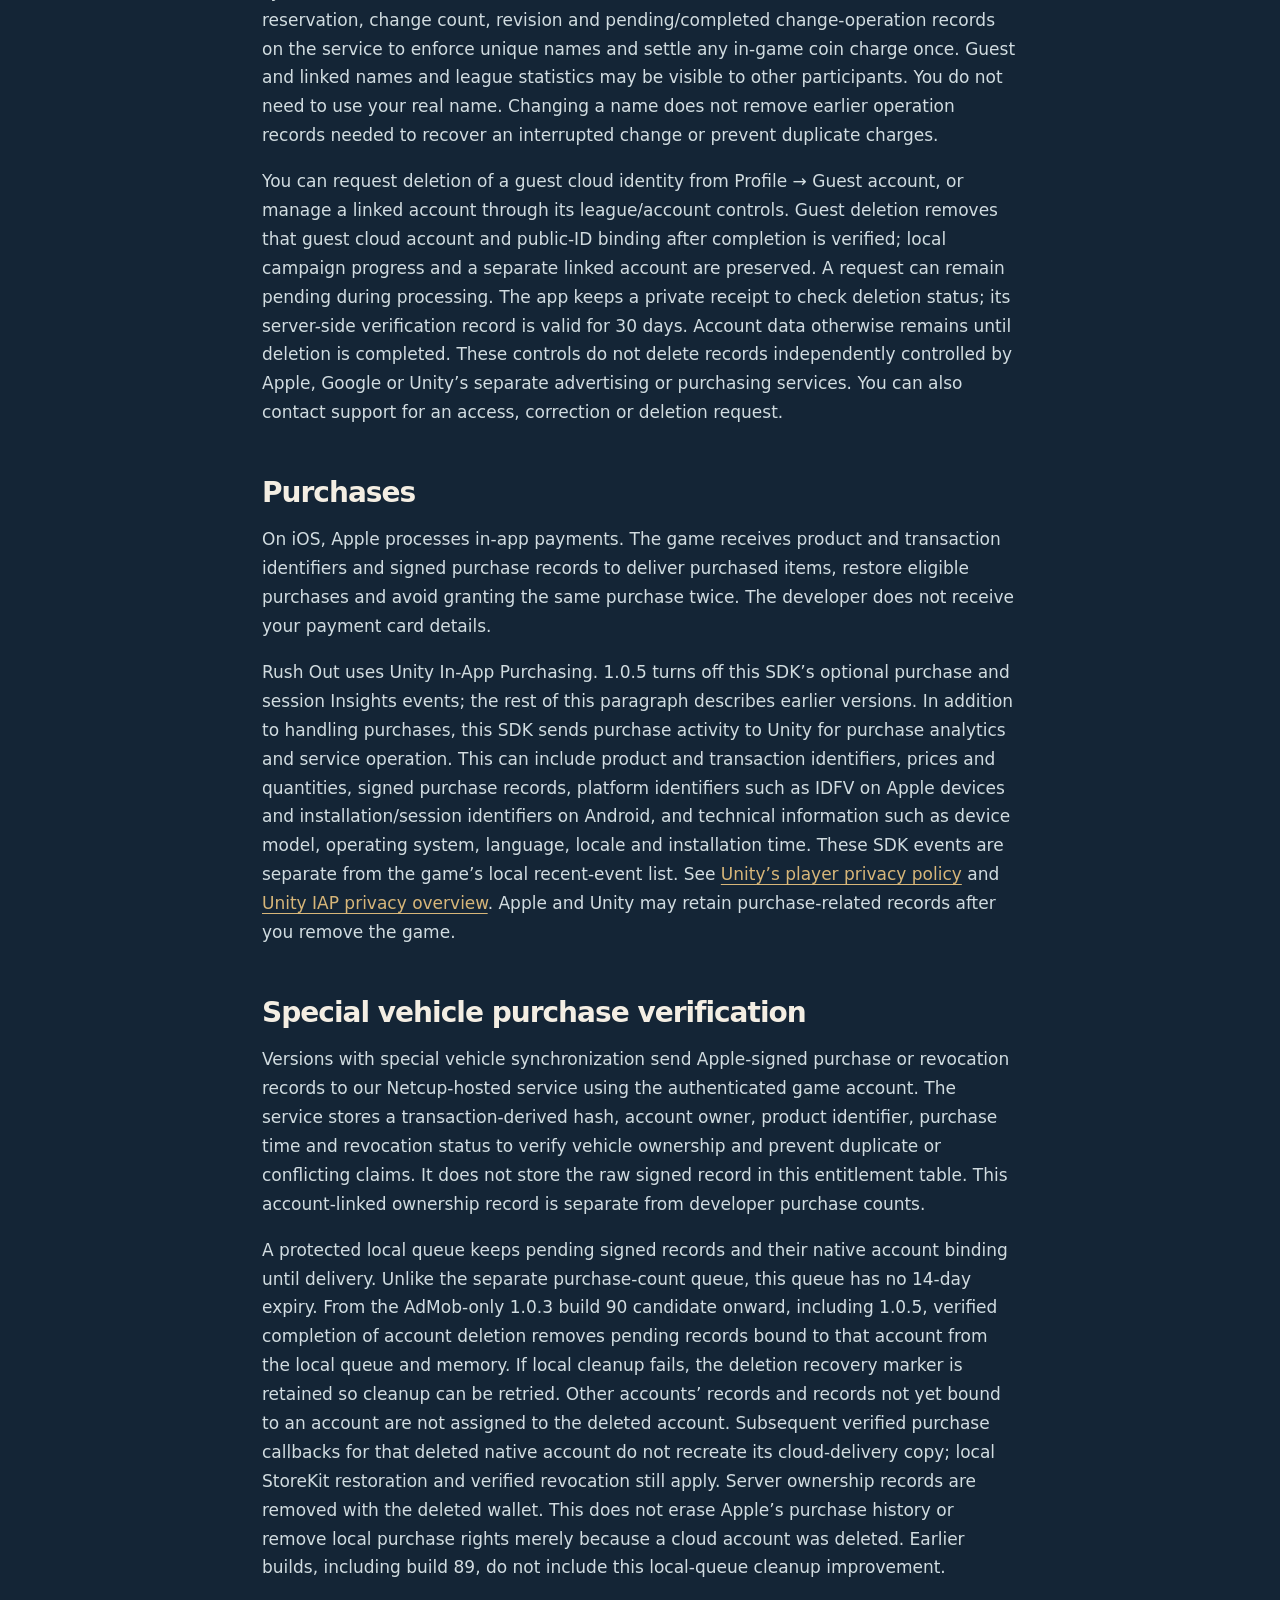
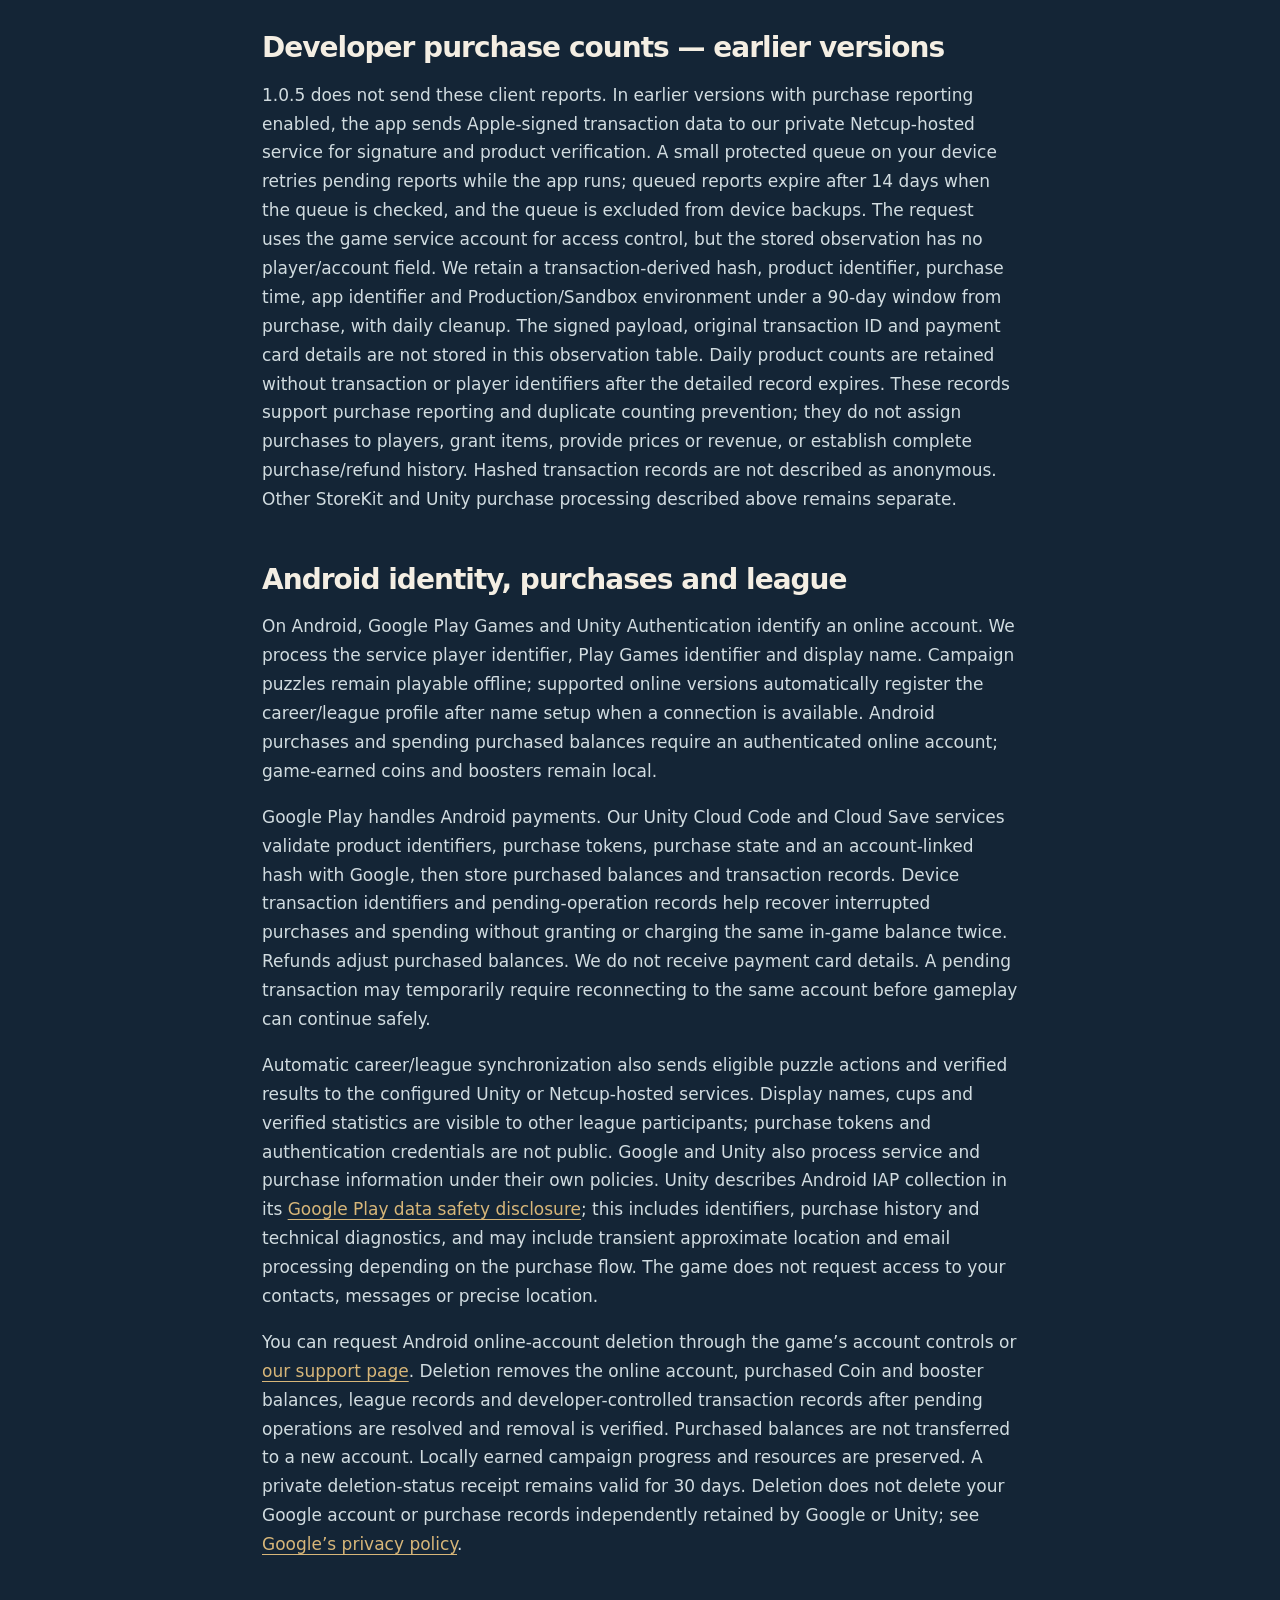
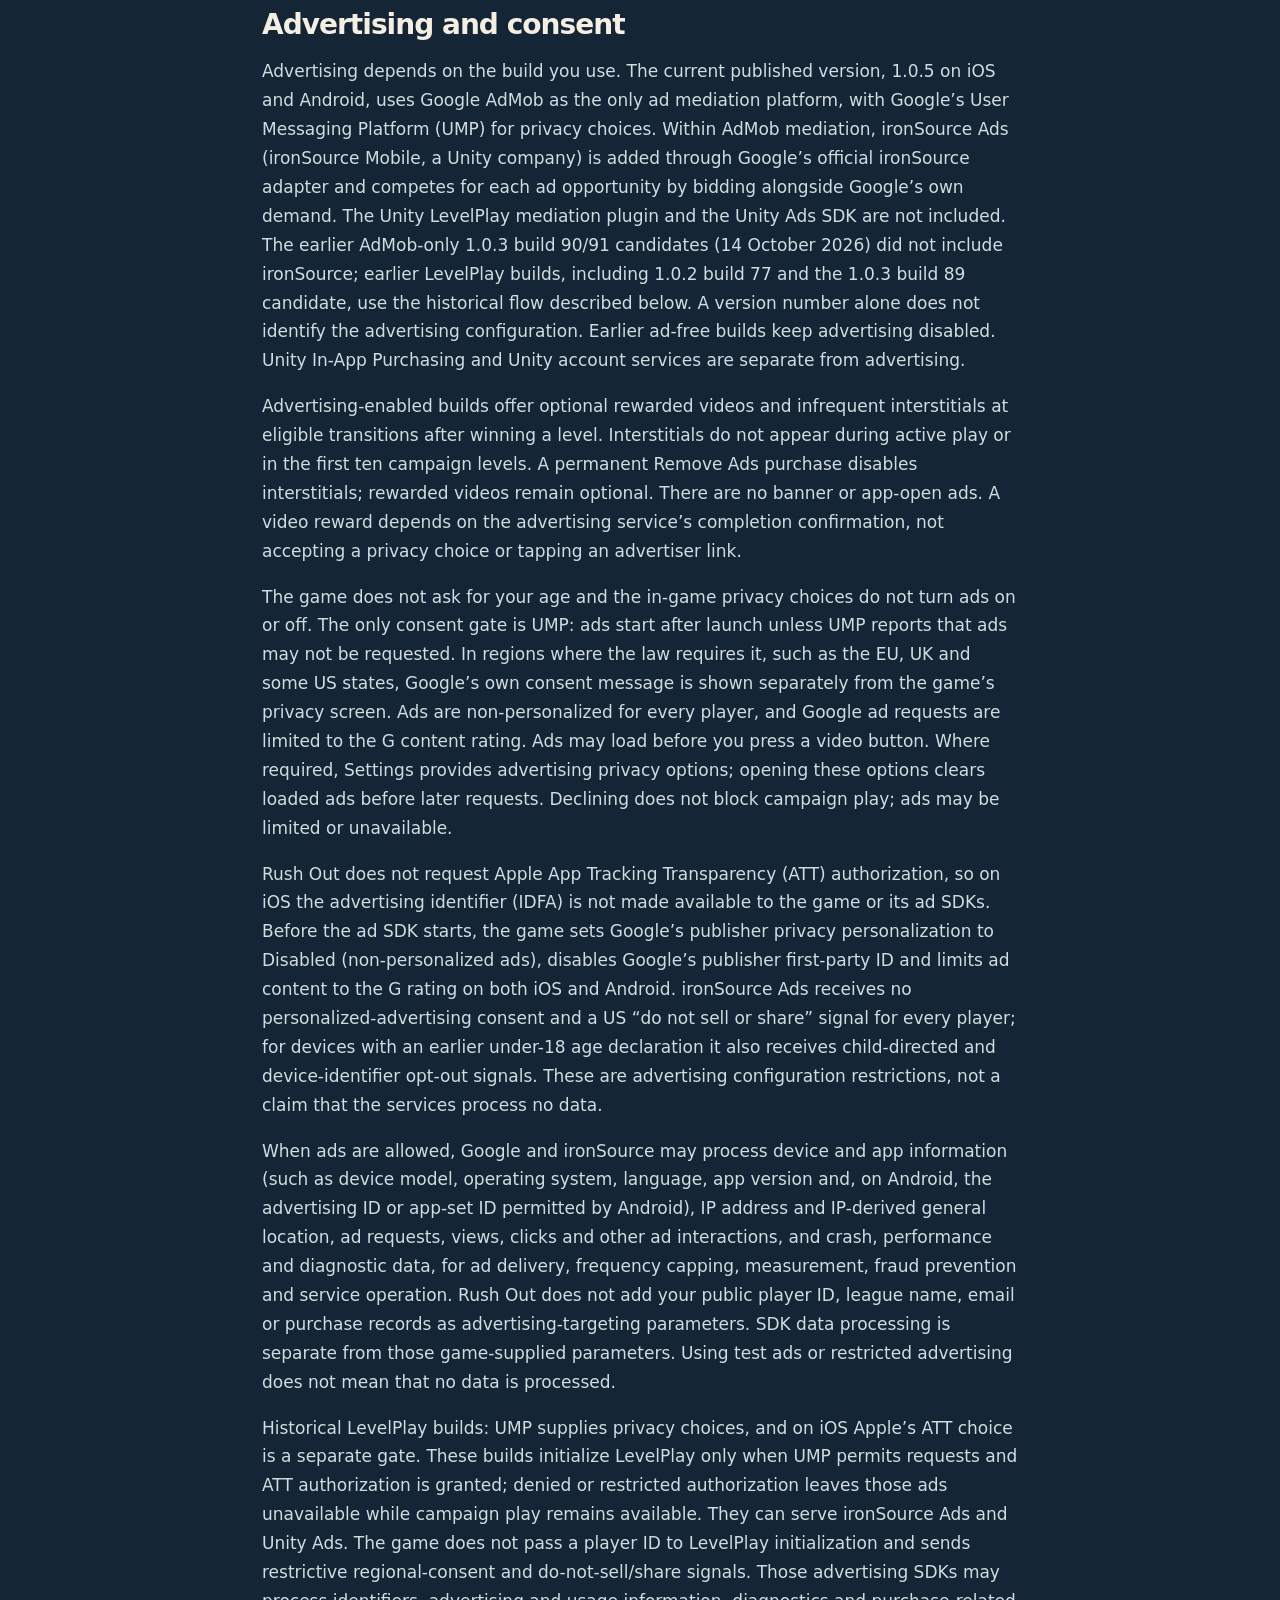
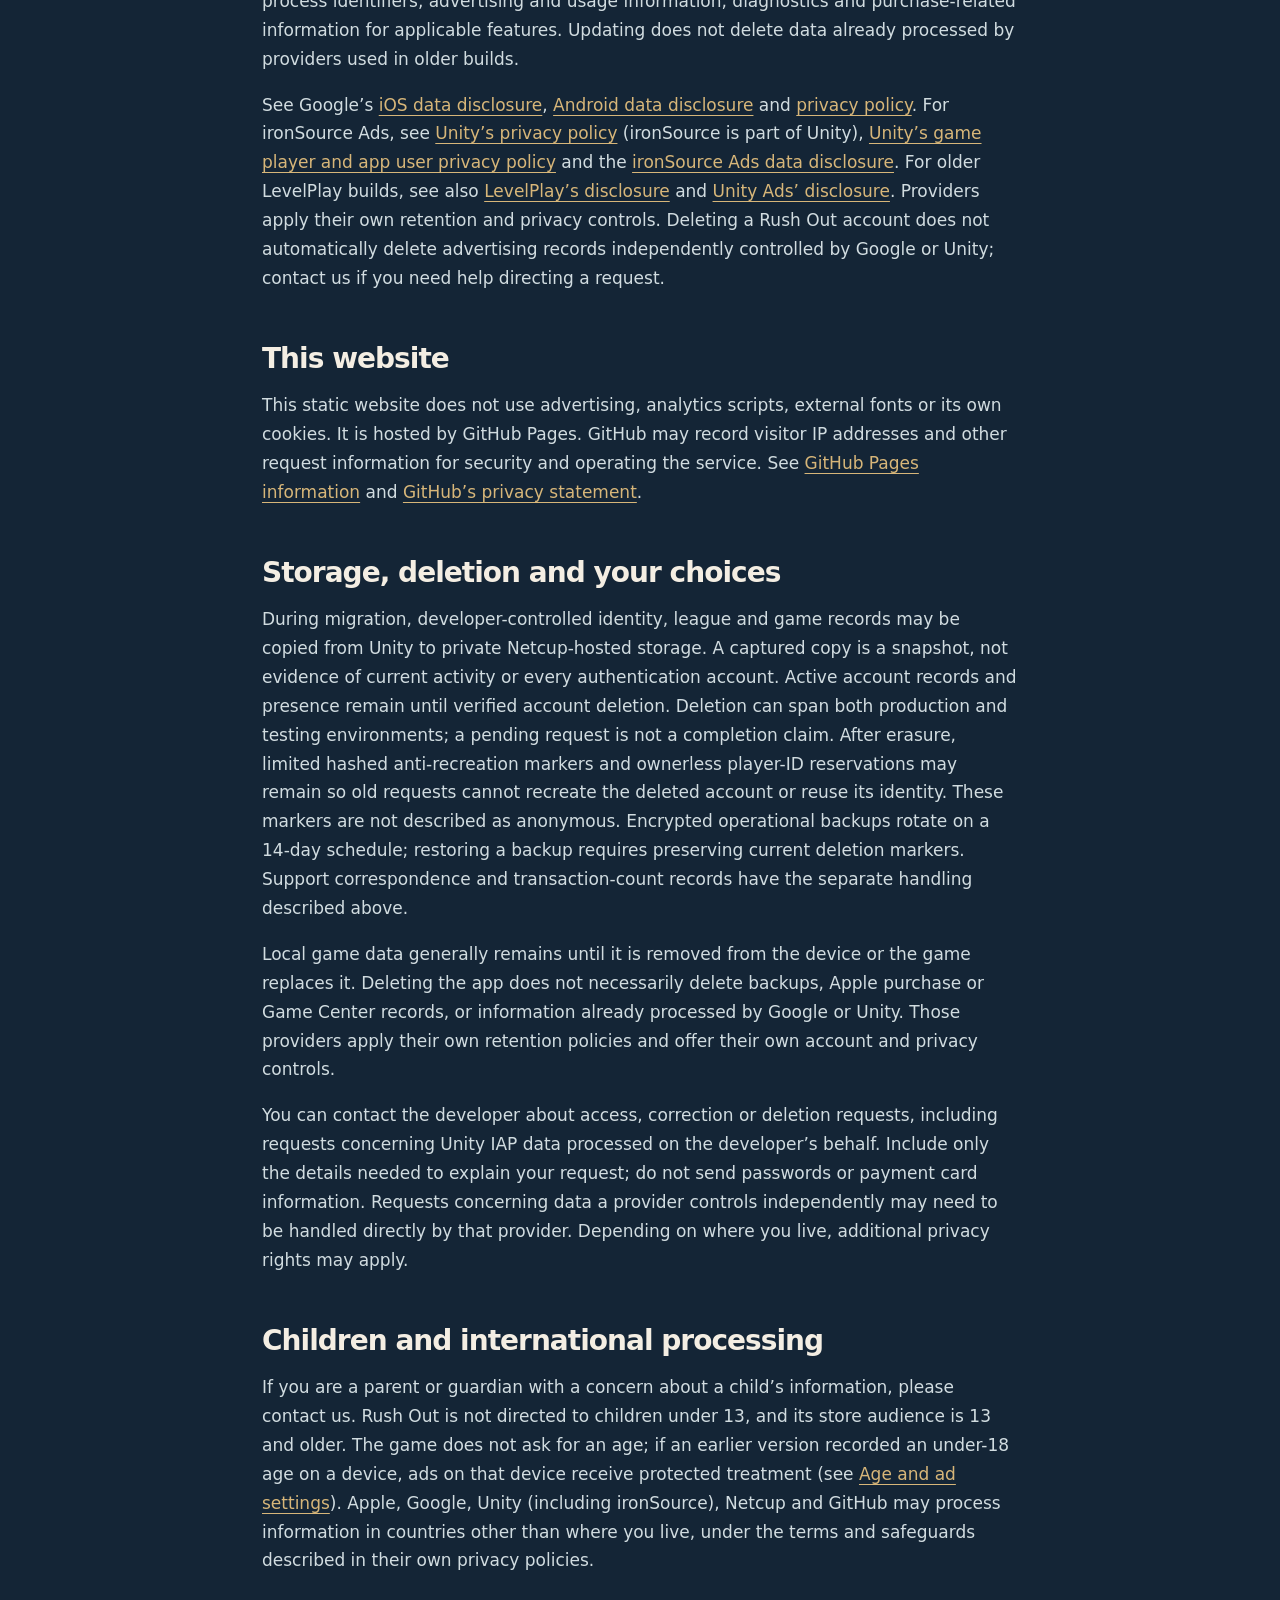
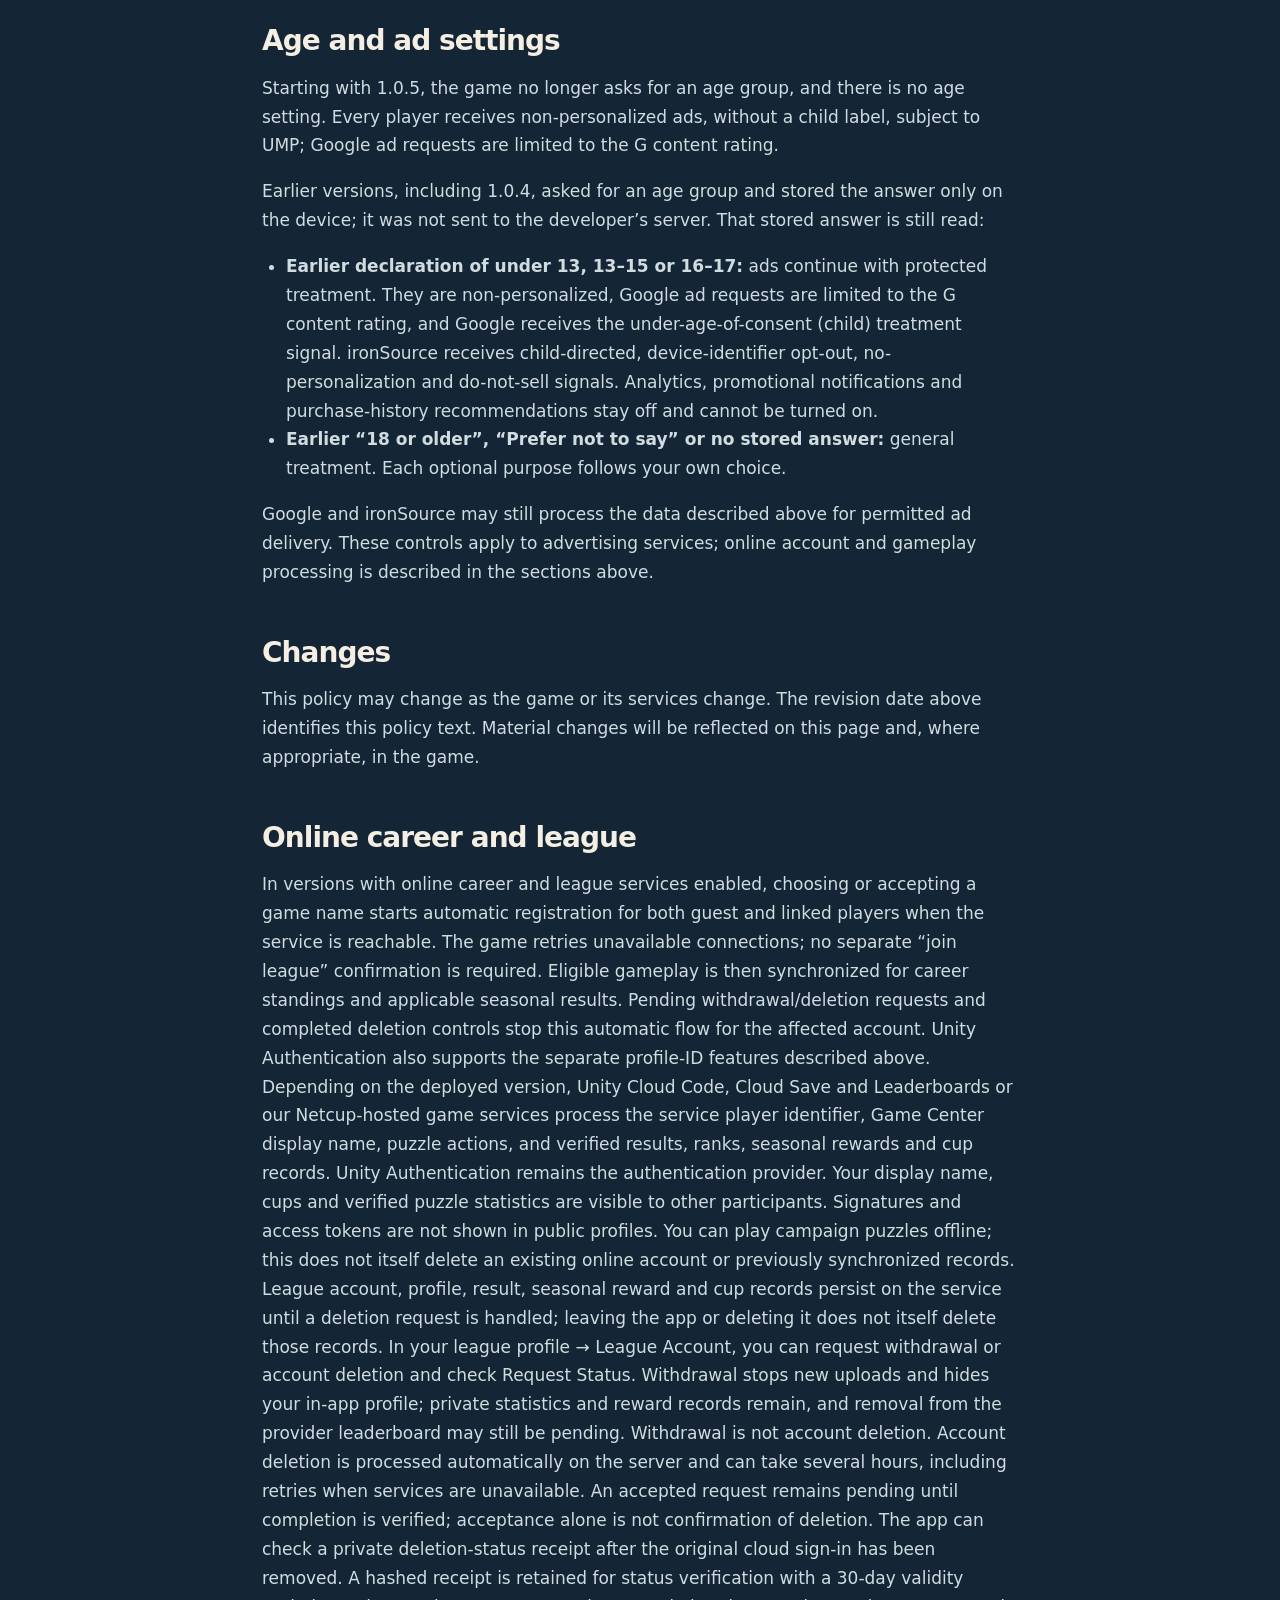
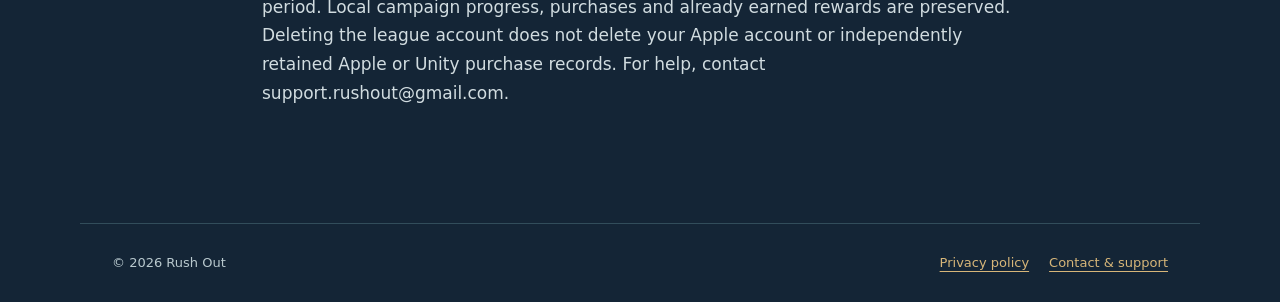
==== commit 8487e71d: "Align Rush Out site and privacy text with published 1.0.5" ====
--- a/privacy/index.html
+++ b/privacy/index.html
@@ -1,5 +1,7 @@
-<!doctype html><html lang="en"><head><meta charset="utf-8"><meta name="viewport" content="width=device-width,initial-scale=1"><meta name="theme-color" content="#142536"><meta name="description" content="Rush Out road puzzles. Game information, support and privacy policy."><title>Privacy policy · Rush Out</title><link rel="stylesheet" href="/style.css"></head><body><header><a class="brand" href="/">RUSH <span>OUT</span></a><nav aria-label="Main navigation"><a href="/privacy/">Privacy</a><a href="/support/">Support</a><a href="/privacy/tr/" lang="tr">Türkçe</a></nav></header><main class="document"><div class="eyebrow">Your information</div><h1>Privacy policy</h1><p class="meta">Policy revision: 3 November 2026 (unpublished source draft) · Rush Out for iOS, TestFlight and Android test versions, and this website</p><div class="note">Rush Out keeps campaign progress on your device. Apple handles iOS payments and Game Center. Android test versions use Google Play for purchases and Play Games for identity; purchased Android balances are stored by our Unity services. Unity’s purchasing SDK and online career/league services process information as explained below. Versions with advertising offer optional rewarded videos and infrequent interstitials between eligible completed levels; earlier ad-free versions keep advertising disabled.</div>
-<section id="optional-consent"><h2>Optional privacy choices — unreleased update, 28 October 2026</h2><p>This section describes the local client and server update under testing, not a deployment or a change to earlier installed versions. The first-launch screen states plainly which data is required for the game to work: account and saves, purchases, security, diagnostics and the data needed to show non-personalized ads. It then offers two actions: “Accept all” and “Reject optional”. The optional purposes are gameplay analytics, promotional notifications and purchase-history-based recommendations. If you reject them, the game and ads continue normally and those purposes stay off. There is no in-game switch for advertising, because ads are non-personalized for everyone. You can change each optional purpose later in Settings → Privacy. Optional processing remains off until the current choice is acknowledged by a compatible server. The game does not ask for your age; devices with an earlier under-18 age declaration keep every optional purpose off (see <a href="#age-settings">Age and ad settings</a>).</p><p>Refusing or withdrawing stops new optional collection and clears the local analytics queue. When the server receives withdrawal, it deletes that installation’s raw analytics events, removes the push token and cancels pending promotional sends. Offline withdrawal takes effect on the device immediately; server changes wait for connectivity. A notification already handed to a provider cannot be recalled. Raw gameplay events are retained for up to 30 days by the server cleanup job; consent revisions and operational records have separate retention. Native SDK background traffic after withdrawal has not yet been verified by packet capture.</p><p>Personalized offers use a separate permission to check whether purchase history exists and mark an available existing booster pack as recommended. This is a simple rule, not a measured likelihood of buying. Refusal leaves the general catalogue and prices unchanged and the recommendation code does not read purchase history. No new price, discount or automatic purchase is created.</p><p>The optional Unity IAP purchase/session Insights emitters and the separate client purchase-count reporting queue are disabled in this update. Purchase delivery, receipts, refunds, ownership checks, account security and progress saving remain necessary operations. Store-provided aggregate downloads and revenue reports remain available independently; client platform counts are not store download totals. Earlier versions and data already processed by providers retain the historical behavior described below.</p></section>
+<!doctype html><html lang="en"><head><meta charset="utf-8"><meta name="viewport" content="width=device-width,initial-scale=1"><meta name="theme-color" content="#142536"><meta name="description" content="Rush Out road puzzles. Game information, support and privacy policy."><title>Privacy policy · Rush Out</title><link rel="stylesheet" href="/style.css"></head><body><header><a class="brand" href="/">RUSH <span>OUT</span></a><nav aria-label="Main navigation"><a href="/privacy/">Privacy</a><a href="/support/">Support</a><a href="/privacy/tr/" lang="tr">Türkçe</a></nav></header><main class="document"><div class="eyebrow">Your information</div><h1>Privacy policy</h1><p class="meta">Policy revision: 5 November 2026 · Rush Out 1.0.5 for iOS and Android, earlier versions and this website</p><div class="note">Rush Out keeps campaign progress on your device. Apple handles iOS payments and Game Center. On Android, Google Play handles purchases and Play Games handles identity; purchased Android balances are stored by our Unity services. Unity’s purchasing SDK and online career/league services process information as explained below. Versions with advertising offer optional rewarded videos and infrequent interstitials between eligible completed levels; earlier ad-free versions keep advertising disabled.</div>
+<section id="current-version"><h2>Current version: Rush Out 1.0.5 on iOS and Android</h2><p>Rush Out 1.0.5 is the version currently published on the App Store and on Google Play. In 1.0.5:</p><ul><li><strong>Age:</strong> the game does not ask for your age and has no age setting. An age answer saved by an earlier version keeps its protections (see <a href="#age-settings">Age and ad settings</a>).</li><li><strong>Ads:</strong> Google AdMob is the only mediation platform, with Google’s UMP for privacy choices and ironSource Ads bidding through Google’s adapter. Ads are non-personalized for every player. Apple App Tracking Transparency and the IDFA are not used.</li><li><strong>Privacy choices:</strong> the first-launch screen offers “Accept all” and “Reject optional”, and each optional purpose can be changed in Settings → Privacy (see <a href="#optional-consent">Optional privacy choices</a>).</li><li><strong>Purchases:</strong> Apple handles iOS payments and Google Play handles Android payments. Unity IAP’s optional Insights events and the client purchase-count reports are turned off.</li></ul><p>Text below marked as earlier, historical or for a named older build does not describe 1.0.5. Items under <a href="#server-handling">Prepared server updates</a> are not presented as active in 1.0.5.</p></section>
+<section id="optional-consent"><h2>Optional privacy choices in 1.0.5</h2><p>This screen is part of the published 1.0.5 client on iOS and Android; earlier installed versions do not include it. The first-launch screen states plainly which data is required for the game to work: account and saves, purchases, security, diagnostics and the data needed to show non-personalized ads. It then offers two actions: “Accept all” and “Reject optional”. The optional purposes are gameplay analytics, promotional notifications and purchase-history-based recommendations. If you reject them, the game and ads continue normally and those purposes stay off. There is no in-game switch for advertising, because ads are non-personalized for everyone. You can change each optional purpose later in Settings → Privacy. Gameplay analytics and purchase-history recommendations stay off until a compatible server acknowledges your current choice; until then the choice is kept on the device. Reminders handled on the device follow your saved choice directly. The game does not ask for your age; devices with an earlier under-18 age declaration keep every optional purpose off (see <a href="#age-settings">Age and ad settings</a>).</p><p>Refusing or withdrawing stops new optional collection and clears the local analytics queue. Offline withdrawal takes effect on the device immediately; server changes wait for connectivity. A notification already handed to a provider cannot be recalled. Native SDK background traffic after withdrawal has not yet been verified by packet capture.</p><p>Personalized offers use a separate permission to check whether purchase history exists and mark an available existing booster pack as recommended. This is a simple rule, not a measured likelihood of buying. Refusal leaves the general catalogue and prices unchanged and the recommendation code does not read purchase history. No new price, discount or automatic purchase is created.</p><p>The optional Unity IAP purchase/session Insights emitters and the separate client purchase-count reporting queue are disabled in 1.0.5. Purchase delivery, receipts, refunds, ownership checks, account security and progress saving remain necessary operations. Store-provided aggregate downloads and revenue reports remain available independently; client platform counts are not store download totals. Earlier versions and data already processed by providers retain the historical behavior described below.</p></section>
+<section id="server-handling"><h2>Server-side handling in 1.0.5</h2><p>The items below run on our Netcup-hosted service. The game keeps working if that service cannot be reached.</p><ul><li><strong>Server handling of privacy choices:</strong> with a compatible server, a received withdrawal deletes that installation’s raw analytics events, removes the push token and cancels pending promotional sends. Raw gameplay events are retained for up to 30 days by the server cleanup job; consent revisions and operational records have separate retention.</li><li><strong>Apple purchase account link:</strong> the 1.0.5 iOS client can ask our Netcup-hosted service for an account token before an Apple purchase, then send the signed purchase record so the purchase is tied to your game account. If the token cannot be obtained, for example because the service is unavailable, the purchase continues and is delivered locally on the device.</li></ul></section>
 <h2>Who to contact</h2><p>For questions about Rush Out or requests concerning your information, contact the game’s developer, MehmetVI, at <a class="contact" href="mailto:support.rushout@gmail.com">support.rushout@gmail.com</a>.</p>
 <p>If you email us, we use your email address, message and any diagnostics you choose to include to respond, investigate the issue or handle your privacy request. We keep this correspondence only as needed for those purposes and applicable legal obligations.</p><p>For support and testing follow-up, we also keep a private contact index on the operator’s computer and a private Netcup-hosted server. It contains the sender address and name supplied in the message header, message/thread identifiers, dates and source references. The index contains no message bodies, does not infer a player ID and is not a marketing mailing list. The game does not ask for an email address for this index or obtain one from Apple or Game Center. It does not read your device address book. Deleting an index entry removes its active copies after synchronization; a hashed address is retained to prevent old imports from recreating it. This does not delete the original support mailbox message or existing backups. Support correspondence and index deletion can be requested through the address above.</p><h2>Game progress and settings</h2><p>On iOS, the game stores progress, coins, owned vehicle appearances, boosters, settings and pending purchase identifiers locally on your device. It also keeps local competitive records and profile information needed for its Game Center features. These records let the game resume, preserve purchases and avoid granting a purchase twice. Device backups may contain local app data depending on your Apple settings.</p><p>A limited recent-event list is held in memory for game diagnostics. The current implementation does not send that event list to a separate analytics service operated by the developer.</p>
 <h2>Game Center</h2><p>If you choose to sign in to Game Center, Apple processes your Game Center account information. Rush Out can use the identity and display name returned by Apple for your optional Game Center profile. Switch City keeps campaign progress and daily results on your device. In versions with online career and league services enabled, guest and linked players are registered automatically after choosing or accepting a game name when the service is reachable. Eligible puzzle actions and verified results are then processed by our online services, as described below; there is no separate league opt-in step. You can manage Game Center through your device’s settings. See <a href="https://www.apple.com/legal/privacy/">Apple’s privacy information</a>.</p>
@@ -8,14 +10,14 @@
 <p>In versions with player identity and presence synchronization enabled, the game can automatically create or retrieve a stable guest or linked player ID while it is open and online, even if you do not open the profile. Unity Authentication verifies the service account. Depending on the version and migration stage, identity and game records are processed by Unity Cloud Code and Cloud Save or our private servers hosted by Netcup. A guest uses a separate anonymous service account; a linked player uses the authenticated account. “Anonymous” means that you do not need to provide a real name or email for that guest account; the service still keeps an account identifier and its public-ID binding. Identity lookup by itself does not upload puzzle actions. Separately, automatic career/league synchronization can send your chosen or generated name, avatar, eligible gameplay actions and results, and existing career-star progress where migration applies. Your guest ID may not be recoverable after reinstalling the app. The public ID is a label you may copy and share, not a password.</p>
 <p>Chosen guest and linked game names are saved locally. When automatic career/league synchronization connects, we also store the chosen name, a normalized name reservation, change count, revision and pending/completed change-operation records on the service to enforce unique names and settle any in-game coin charge once. Guest and linked names and league statistics may be visible to other participants. You do not need to use your real name. Changing a name does not remove earlier operation records needed to recover an interrupted change or prevent duplicate charges.</p>
 <p>You can request deletion of a guest cloud identity from Profile → Guest account, or manage a linked account through its league/account controls. Guest deletion removes that guest cloud account and public-ID binding after completion is verified; local campaign progress and a separate linked account are preserved. A request can remain pending during processing. The app keeps a private receipt to check deletion status; its server-side verification record is valid for 30 days. Account data otherwise remains until deletion is completed. These controls do not delete records independently controlled by Apple, Google or Unity’s separate advertising or purchasing services. You can also contact support for an access, correction or deletion request.</p>
-<h2>Purchases</h2><p>On iOS, Apple processes in-app payments. The game receives product and transaction identifiers and signed purchase records to deliver purchased items, restore eligible purchases and avoid granting the same purchase twice. The developer does not receive your payment card details.</p><p>Rush Out uses Unity In-App Purchasing. In addition to handling purchases, this SDK sends purchase activity to Unity for purchase analytics and service operation. This can include product and transaction identifiers, prices and quantities, signed purchase records, platform identifiers such as IDFV on Apple devices and installation/session identifiers on Android, and technical information such as device model, operating system, language, locale and installation time. These SDK events are separate from the game’s local recent-event list. See <a href="https://unity.com/legal/game-player-and-app-user-privacy-policy">Unity’s player privacy policy</a> and <a href="https://docs.unity.com/en-us/iap/privacy-and-consent/overview">Unity IAP privacy overview</a>. Apple and Unity may retain purchase-related records after you remove the game.</p>
-<h2>Special vehicle purchase verification</h2><p>Versions with special vehicle synchronization send Apple-signed purchase or revocation records to our Netcup-hosted service using the authenticated game account. The service stores a transaction-derived hash, account owner, product identifier, purchase time and revocation status to verify vehicle ownership and prevent duplicate or conflicting claims. It does not store the raw signed record in this entitlement table. This account-linked ownership record is separate from developer purchase counts.</p><p>A protected local queue keeps pending signed records and their native account binding until delivery. Unlike the separate purchase-count queue, this queue has no 14-day expiry. In the AdMob-only 1.0.3 build 90 and build 91 candidates, verified completion of account deletion removes pending records bound to that account from the local queue and memory. If local cleanup fails, the deletion recovery marker is retained so cleanup can be retried. Other accounts’ records and records not yet bound to an account are not assigned to the deleted account. Subsequent verified purchase callbacks for that deleted native account do not recreate its cloud-delivery copy; local StoreKit restoration and verified revocation still apply. Server ownership records are removed with the deleted wallet. This does not erase Apple’s purchase history or remove local purchase rights merely because a cloud account was deleted. Earlier builds, including build 89, do not include this local-queue cleanup improvement.</p>
-<h2>Developer purchase counts</h2><p>In versions with purchase reporting enabled, the app sends Apple-signed transaction data to our private Netcup-hosted service for signature and product verification. A small protected queue on your device retries pending reports while the app runs; queued reports expire after 14 days when the queue is checked, and the queue is excluded from device backups. The request uses the game service account for access control, but the stored observation has no player/account field. We retain a transaction-derived hash, product identifier, purchase time, app identifier and Production/Sandbox environment under a 90-day window from purchase, with daily cleanup. The signed payload, original transaction ID and payment card details are not stored in this observation table. Daily product counts are retained without transaction or player identifiers after the detailed record expires. These records support purchase reporting and duplicate counting prevention; they do not assign purchases to players, grant items, provide prices or revenue, or establish complete purchase/refund history. Hashed transaction records are not described as anonymous. Other StoreKit and Unity purchase processing described above remains separate.</p>
-<h2>Android identity, purchases and league</h2><p>Android test versions use Google Play Games and Unity Authentication to identify an online account. We process the service player identifier, Play Games identifier and display name. Campaign puzzles remain playable offline; supported online versions automatically register the career/league profile after name setup when a connection is available. Android purchases and spending purchased balances require an authenticated online account; game-earned coins and boosters remain local.</p><p>Google Play handles Android payments. Our Unity Cloud Code and Cloud Save services validate product identifiers, purchase tokens, purchase state and an account-linked hash with Google, then store purchased balances and transaction records. Device transaction identifiers and pending-operation records help recover interrupted purchases and spending without granting or charging the same in-game balance twice. Refunds adjust purchased balances. We do not receive payment card details. A pending transaction may temporarily require reconnecting to the same account before gameplay can continue safely.</p><p>Automatic career/league synchronization also sends eligible puzzle actions and verified results to the configured Unity or Netcup-hosted services. Display names, cups and verified statistics are visible to other league participants; purchase tokens and authentication credentials are not public. Google and Unity also process service and purchase information under their own policies. Unity describes Android IAP collection in its <a href="https://docs.unity.com/en-us/iap/privacy-and-consent/google-play-data-safety">Google Play data safety disclosure</a>; this includes identifiers, purchase history and technical diagnostics, and may include transient approximate location and email processing depending on the purchase flow. The game does not request access to your contacts, messages or precise location.</p><p>You can request Android online-account deletion through the game’s account controls or <a href="/support/#delete-account">our support page</a>. Deletion removes the online account, purchased Coin and booster balances, league records and developer-controlled transaction records after pending operations are resolved and removal is verified. Purchased balances are not transferred to a new account. Locally earned campaign progress and resources are preserved. A private deletion-status receipt remains valid for 30 days. Deletion does not delete your Google account or purchase records independently retained by Google or Unity; see <a href="https://policies.google.com/privacy">Google’s privacy policy</a>.</p>
+<h2>Purchases</h2><p>On iOS, Apple processes in-app payments. The game receives product and transaction identifiers and signed purchase records to deliver purchased items, restore eligible purchases and avoid granting the same purchase twice. The developer does not receive your payment card details.</p><p>Rush Out uses Unity In-App Purchasing. 1.0.5 turns off this SDK’s optional purchase and session Insights events; the rest of this paragraph describes earlier versions. In addition to handling purchases, this SDK sends purchase activity to Unity for purchase analytics and service operation. This can include product and transaction identifiers, prices and quantities, signed purchase records, platform identifiers such as IDFV on Apple devices and installation/session identifiers on Android, and technical information such as device model, operating system, language, locale and installation time. These SDK events are separate from the game’s local recent-event list. See <a href="https://unity.com/legal/game-player-and-app-user-privacy-policy">Unity’s player privacy policy</a> and <a href="https://docs.unity.com/en-us/iap/privacy-and-consent/overview">Unity IAP privacy overview</a>. Apple and Unity may retain purchase-related records after you remove the game.</p>
+<h2>Special vehicle purchase verification</h2><p>Versions with special vehicle synchronization send Apple-signed purchase or revocation records to our Netcup-hosted service using the authenticated game account. The service stores a transaction-derived hash, account owner, product identifier, purchase time and revocation status to verify vehicle ownership and prevent duplicate or conflicting claims. It does not store the raw signed record in this entitlement table. This account-linked ownership record is separate from developer purchase counts.</p><p>A protected local queue keeps pending signed records and their native account binding until delivery. Unlike the separate purchase-count queue, this queue has no 14-day expiry. From the AdMob-only 1.0.3 build 90 candidate onward, including 1.0.5, verified completion of account deletion removes pending records bound to that account from the local queue and memory. If local cleanup fails, the deletion recovery marker is retained so cleanup can be retried. Other accounts’ records and records not yet bound to an account are not assigned to the deleted account. Subsequent verified purchase callbacks for that deleted native account do not recreate its cloud-delivery copy; local StoreKit restoration and verified revocation still apply. Server ownership records are removed with the deleted wallet. This does not erase Apple’s purchase history or remove local purchase rights merely because a cloud account was deleted. Earlier builds, including build 89, do not include this local-queue cleanup improvement.</p>
+<h2>Developer purchase counts — earlier versions</h2><p>1.0.5 does not send these client reports. In earlier versions with purchase reporting enabled, the app sends Apple-signed transaction data to our private Netcup-hosted service for signature and product verification. A small protected queue on your device retries pending reports while the app runs; queued reports expire after 14 days when the queue is checked, and the queue is excluded from device backups. The request uses the game service account for access control, but the stored observation has no player/account field. We retain a transaction-derived hash, product identifier, purchase time, app identifier and Production/Sandbox environment under a 90-day window from purchase, with daily cleanup. The signed payload, original transaction ID and payment card details are not stored in this observation table. Daily product counts are retained without transaction or player identifiers after the detailed record expires. These records support purchase reporting and duplicate counting prevention; they do not assign purchases to players, grant items, provide prices or revenue, or establish complete purchase/refund history. Hashed transaction records are not described as anonymous. Other StoreKit and Unity purchase processing described above remains separate.</p>
+<h2>Android identity, purchases and league</h2><p>On Android, Google Play Games and Unity Authentication identify an online account. We process the service player identifier, Play Games identifier and display name. Campaign puzzles remain playable offline; supported online versions automatically register the career/league profile after name setup when a connection is available. Android purchases and spending purchased balances require an authenticated online account; game-earned coins and boosters remain local.</p><p>Google Play handles Android payments. Our Unity Cloud Code and Cloud Save services validate product identifiers, purchase tokens, purchase state and an account-linked hash with Google, then store purchased balances and transaction records. Device transaction identifiers and pending-operation records help recover interrupted purchases and spending without granting or charging the same in-game balance twice. Refunds adjust purchased balances. We do not receive payment card details. A pending transaction may temporarily require reconnecting to the same account before gameplay can continue safely.</p><p>Automatic career/league synchronization also sends eligible puzzle actions and verified results to the configured Unity or Netcup-hosted services. Display names, cups and verified statistics are visible to other league participants; purchase tokens and authentication credentials are not public. Google and Unity also process service and purchase information under their own policies. Unity describes Android IAP collection in its <a href="https://docs.unity.com/en-us/iap/privacy-and-consent/google-play-data-safety">Google Play data safety disclosure</a>; this includes identifiers, purchase history and technical diagnostics, and may include transient approximate location and email processing depending on the purchase flow. The game does not request access to your contacts, messages or precise location.</p><p>You can request Android online-account deletion through the game’s account controls or <a href="/support/#delete-account">our support page</a>. Deletion removes the online account, purchased Coin and booster balances, league records and developer-controlled transaction records after pending operations are resolved and removal is verified. Purchased balances are not transferred to a new account. Locally earned campaign progress and resources are preserved. A private deletion-status receipt remains valid for 30 days. Deletion does not delete your Google account or purchase records independently retained by Google or Unity; see <a href="https://policies.google.com/privacy">Google’s privacy policy</a>.</p>
 <h2>Advertising and consent</h2>
-<p>Advertising depends on the build you use. This revision describes the client update prepared on 3 November 2026. It uses Google AdMob as the only ad mediation platform, with Google’s User Messaging Platform (UMP) for privacy choices. Within AdMob mediation, ironSource Ads (ironSource Mobile, a Unity company) is added through Google’s official ironSource adapter and competes for each ad opportunity by bidding alongside Google’s own demand. The Unity LevelPlay mediation plugin and the Unity Ads SDK are not included. The earlier AdMob-only 1.0.3 build 90/91 candidates (14 October 2026) did not include ironSource; earlier LevelPlay builds, including 1.0.2 build 77 and the 1.0.3 build 89 candidate, use the historical flow described below. A version number alone does not identify the advertising configuration. Earlier ad-free builds keep advertising disabled. Unity In-App Purchasing and Unity account services are separate from advertising.</p>
+<p>Advertising depends on the build you use. The current published version, 1.0.5 on iOS and Android, uses Google AdMob as the only ad mediation platform, with Google’s User Messaging Platform (UMP) for privacy choices. Within AdMob mediation, ironSource Ads (ironSource Mobile, a Unity company) is added through Google’s official ironSource adapter and competes for each ad opportunity by bidding alongside Google’s own demand. The Unity LevelPlay mediation plugin and the Unity Ads SDK are not included. The earlier AdMob-only 1.0.3 build 90/91 candidates (14 October 2026) did not include ironSource; earlier LevelPlay builds, including 1.0.2 build 77 and the 1.0.3 build 89 candidate, use the historical flow described below. A version number alone does not identify the advertising configuration. Earlier ad-free builds keep advertising disabled. Unity In-App Purchasing and Unity account services are separate from advertising.</p>
 <p>Advertising-enabled builds offer optional rewarded videos and infrequent interstitials at eligible transitions after winning a level. Interstitials do not appear during active play or in the first ten campaign levels. A permanent Remove Ads purchase disables interstitials; rewarded videos remain optional. There are no banner or app-open ads. A video reward depends on the advertising service’s completion confirmation, not accepting a privacy choice or tapping an advertiser link.</p>
-<p>The game does not ask for your age and the in-game privacy choices do not turn ads on or off. The only consent gate is UMP: ads start after launch unless UMP reports that ads may not be requested. In regions where the law requires it, such as the EU, UK and some US states, Google’s own consent message is shown separately from the game’s privacy screen. Ads are non-personalized and limited to the G content rating for every player. Ads may load before you press a video button. Where required, Settings provides advertising privacy options; opening these options clears loaded ads before later requests. Declining does not block campaign play; ads may be limited or unavailable.</p>
+<p>The game does not ask for your age and the in-game privacy choices do not turn ads on or off. The only consent gate is UMP: ads start after launch unless UMP reports that ads may not be requested. In regions where the law requires it, such as the EU, UK and some US states, Google’s own consent message is shown separately from the game’s privacy screen. Ads are non-personalized for every player, and Google ad requests are limited to the G content rating. Ads may load before you press a video button. Where required, Settings provides advertising privacy options; opening these options clears loaded ads before later requests. Declining does not block campaign play; ads may be limited or unavailable.</p>
 <p>Rush Out does not request Apple App Tracking Transparency (ATT) authorization, so on iOS the advertising identifier (IDFA) is not made available to the game or its ad SDKs. Before the ad SDK starts, the game sets Google’s publisher privacy personalization to Disabled (non-personalized ads), disables Google’s publisher first-party ID and limits ad content to the G rating on both iOS and Android. ironSource Ads receives no personalized-advertising consent and a US “do not sell or share” signal for every player; for devices with an earlier under-18 age declaration it also receives child-directed and device-identifier opt-out signals. These are advertising configuration restrictions, not a claim that the services process no data.</p>
 <p>When ads are allowed, Google and ironSource may process device and app information (such as device model, operating system, language, app version and, on Android, the advertising ID or app-set ID permitted by Android), IP address and IP-derived general location, ad requests, views, clicks and other ad interactions, and crash, performance and diagnostic data, for ad delivery, frequency capping, measurement, fraud prevention and service operation. Rush Out does not add your public player ID, league name, email or purchase records as advertising-targeting parameters. SDK data processing is separate from those game-supplied parameters. Using test ads or restricted advertising does not mean that no data is processed.</p>
 <p>Historical LevelPlay builds: UMP supplies privacy choices, and on iOS Apple’s ATT choice is a separate gate. These builds initialize LevelPlay only when UMP permits requests and ATT authorization is granted; denied or restricted authorization leaves those ads unavailable while campaign play remains available. They can serve ironSource Ads and Unity Ads. The game does not pass a player ID to LevelPlay initialization and sends restrictive regional-consent and do-not-sell/share signals. Those advertising SDKs may process identifiers, advertising and usage information, diagnostics and purchase-related information for applicable features. Updating does not delete data already processed by providers used in older builds.</p>
@@ -23,5 +25,5 @@
 <h2>This website</h2><p>This static website does not use advertising, analytics scripts, external fonts or its own cookies. It is hosted by GitHub Pages. GitHub may record visitor IP addresses and other request information for security and operating the service. See <a href="https://docs.github.com/en/pages/getting-started-with-github-pages/what-is-github-pages">GitHub Pages information</a> and <a href="https://docs.github.com/en/site-policy/privacy-policies/github-general-privacy-statement">GitHub’s privacy statement</a>.</p>
 <h2>Storage, deletion and your choices</h2><p>During migration, developer-controlled identity, league and game records may be copied from Unity to private Netcup-hosted storage. A captured copy is a snapshot, not evidence of current activity or every authentication account. Active account records and presence remain until verified account deletion. Deletion can span both production and testing environments; a pending request is not a completion claim. After erasure, limited hashed anti-recreation markers and ownerless player-ID reservations may remain so old requests cannot recreate the deleted account or reuse its identity. These markers are not described as anonymous. Encrypted operational backups rotate on a 14-day schedule; restoring a backup requires preserving current deletion markers. Support correspondence and transaction-count records have the separate handling described above.</p><p>Local game data generally remains until it is removed from the device or the game replaces it. Deleting the app does not necessarily delete backups, Apple purchase or Game Center records, or information already processed by Google or Unity. Those providers apply their own retention policies and offer their own account and privacy controls.</p><p>You can contact the developer about access, correction or deletion requests, including requests concerning Unity IAP data processed on the developer’s behalf. Include only the details needed to explain your request; do not send passwords or payment card information. Requests concerning data a provider controls independently may need to be handled directly by that provider. Depending on where you live, additional privacy rights may apply.</p>
 <h2>Children and international processing</h2><p>If you are a parent or guardian with a concern about a child’s information, please contact us. Rush Out is not directed to children under 13, and its store audience is 13 and older. The game does not ask for an age; if an earlier version recorded an under-18 age on a device, ads on that device receive protected treatment (see <a href="#age-settings">Age and ad settings</a>). Apple, Google, Unity (including ironSource), Netcup and GitHub may process information in countries other than where you live, under the terms and safeguards described in their own privacy policies.</p>
-<section id="age-settings"><h2>Age and ad settings</h2><p>The game no longer asks for an age group, and there is no age setting. Every player receives non-personalized ads limited to the G content rating, without a child label, subject to UMP.</p><p>Earlier versions asked for an age group and stored the answer only on the device; it was not sent to the developer’s server. That stored answer is still read:</p><ul><li><strong>Earlier declaration of under 13, 13–15 or 16–17:</strong> ads continue with protected treatment. They are non-personalized and G-rated, and Google receives the under-age-of-consent (child) treatment signal. ironSource receives child-directed, device-identifier opt-out, no-personalization and do-not-sell signals. Analytics, promotional notifications and purchase-history recommendations stay off and cannot be turned on.</li><li><strong>Earlier “18 or older”, “Prefer not to say” or no stored answer:</strong> general treatment. Each optional purpose follows your own choice.</li></ul><p>Google and ironSource may still process the data described above for permitted ad delivery. These controls apply to advertising services; online account and gameplay processing is described in the sections above.</p></section><h2>Changes</h2><p>This policy may change as the game or its services change. The revision date above identifies this policy text. Material changes will be reflected on this page and, where appropriate, in the game.</p><section><h2>Online career and league</h2><p>In versions with online career and league services enabled, choosing or accepting a game name starts automatic registration for both guest and linked players when the service is reachable. The game retries unavailable connections; no separate “join league” confirmation is required. Eligible gameplay is then synchronized for career standings and applicable seasonal results. Pending withdrawal/deletion requests and completed deletion controls stop this automatic flow for the affected account. Unity Authentication also supports the separate profile-ID features described above. Depending on the deployed version, Unity Cloud Code, Cloud Save and Leaderboards or our Netcup-hosted game services process the service player identifier, Game Center display name, puzzle actions, and verified results, ranks, seasonal rewards and cup records. Unity Authentication remains the authentication provider. Your display name, cups and verified puzzle statistics are visible to other participants. Signatures and access tokens are not shown in public profiles. You can play campaign puzzles offline; this does not itself delete an existing online account or previously synchronized records. League account, profile, result, seasonal reward and cup records persist on the service until a deletion request is handled; leaving the app or deleting it does not itself delete those records. In your league profile → League Account, you can request withdrawal or account deletion and check Request Status. Withdrawal stops new uploads and hides your in-app profile; private statistics and reward records remain, and removal from the provider leaderboard may still be pending. Withdrawal is not account deletion. Account deletion is processed automatically on the server and can take several hours, including retries when services are unavailable. An accepted request remains pending until completion is verified; acceptance alone is not confirmation of deletion. The app can check a private deletion-status receipt after the original cloud sign-in has been removed. A hashed receipt is retained for status verification with a 30-day validity period. Local campaign progress, purchases and already earned rewards are preserved. Deleting the league account does not delete your Apple account or independently retained Apple or Unity purchase records. For help, contact support.rushout@gmail.com.</p></section>
+<section id="age-settings"><h2>Age and ad settings</h2><p>Starting with 1.0.5, the game no longer asks for an age group, and there is no age setting. Every player receives non-personalized ads, without a child label, subject to UMP; Google ad requests are limited to the G content rating.</p><p>Earlier versions, including 1.0.4, asked for an age group and stored the answer only on the device; it was not sent to the developer’s server. That stored answer is still read:</p><ul><li><strong>Earlier declaration of under 13, 13–15 or 16–17:</strong> ads continue with protected treatment. They are non-personalized, Google ad requests are limited to the G content rating, and Google receives the under-age-of-consent (child) treatment signal. ironSource receives child-directed, device-identifier opt-out, no-personalization and do-not-sell signals. Analytics, promotional notifications and purchase-history recommendations stay off and cannot be turned on.</li><li><strong>Earlier “18 or older”, “Prefer not to say” or no stored answer:</strong> general treatment. Each optional purpose follows your own choice.</li></ul><p>Google and ironSource may still process the data described above for permitted ad delivery. These controls apply to advertising services; online account and gameplay processing is described in the sections above.</p></section><h2>Changes</h2><p>This policy may change as the game or its services change. The revision date above identifies this policy text. Material changes will be reflected on this page and, where appropriate, in the game.</p><section><h2>Online career and league</h2><p>In versions with online career and league services enabled, choosing or accepting a game name starts automatic registration for both guest and linked players when the service is reachable. The game retries unavailable connections; no separate “join league” confirmation is required. Eligible gameplay is then synchronized for career standings and applicable seasonal results. Pending withdrawal/deletion requests and completed deletion controls stop this automatic flow for the affected account. Unity Authentication also supports the separate profile-ID features described above. Depending on the deployed version, Unity Cloud Code, Cloud Save and Leaderboards or our Netcup-hosted game services process the service player identifier, Game Center display name, puzzle actions, and verified results, ranks, seasonal rewards and cup records. Unity Authentication remains the authentication provider. Your display name, cups and verified puzzle statistics are visible to other participants. Signatures and access tokens are not shown in public profiles. You can play campaign puzzles offline; this does not itself delete an existing online account or previously synchronized records. League account, profile, result, seasonal reward and cup records persist on the service until a deletion request is handled; leaving the app or deleting it does not itself delete those records. In your league profile → League Account, you can request withdrawal or account deletion and check Request Status. Withdrawal stops new uploads and hides your in-app profile; private statistics and reward records remain, and removal from the provider leaderboard may still be pending. Withdrawal is not account deletion. Account deletion is processed automatically on the server and can take several hours, including retries when services are unavailable. An accepted request remains pending until completion is verified; acceptance alone is not confirmation of deletion. The app can check a private deletion-status receipt after the original cloud sign-in has been removed. A hashed receipt is retained for status verification with a 30-day validity period. Local campaign progress, purchases and already earned rewards are preserved. Deleting the league account does not delete your Apple account or independently retained Apple or Unity purchase records. For help, contact support.rushout@gmail.com.</p></section>
 </main><footer><span>© 2026 Rush Out</span><div><a href="/privacy/">Privacy policy</a><a href="/support/">Contact & support</a></div></footer></body></html>
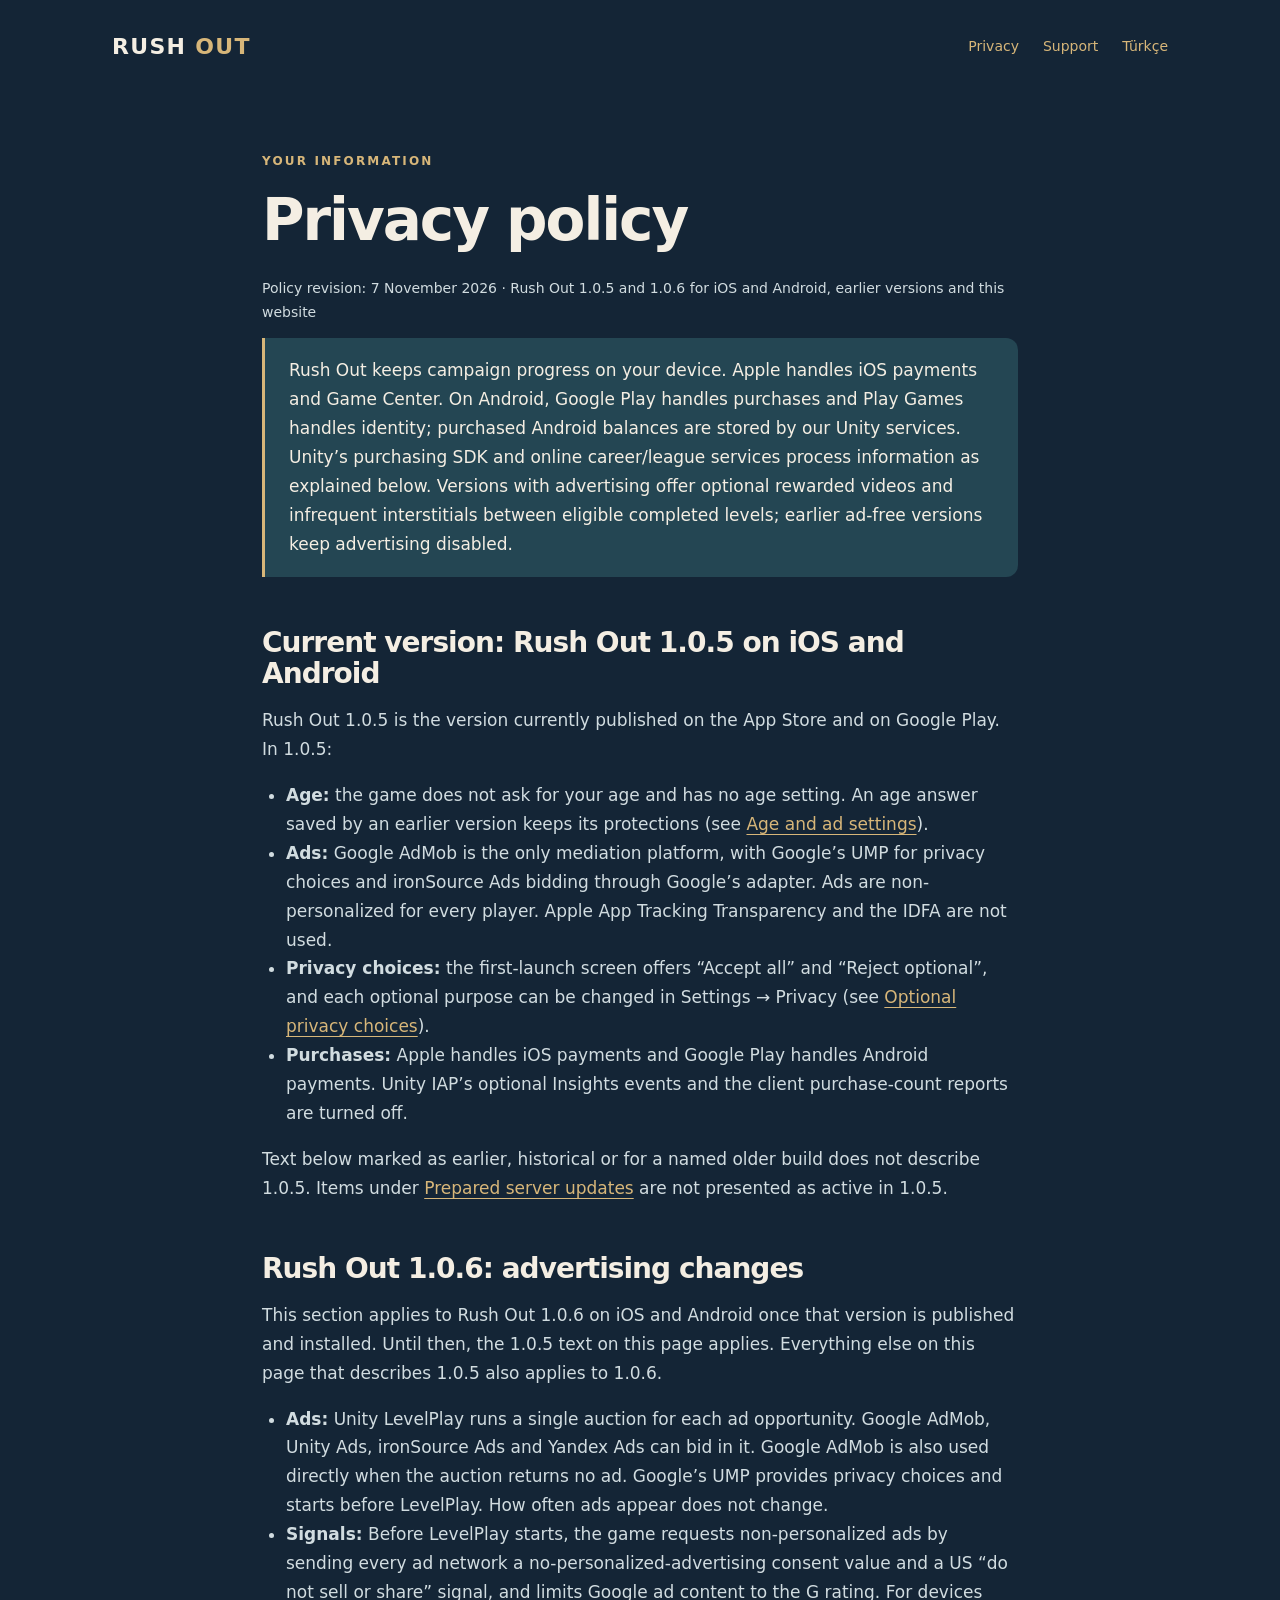
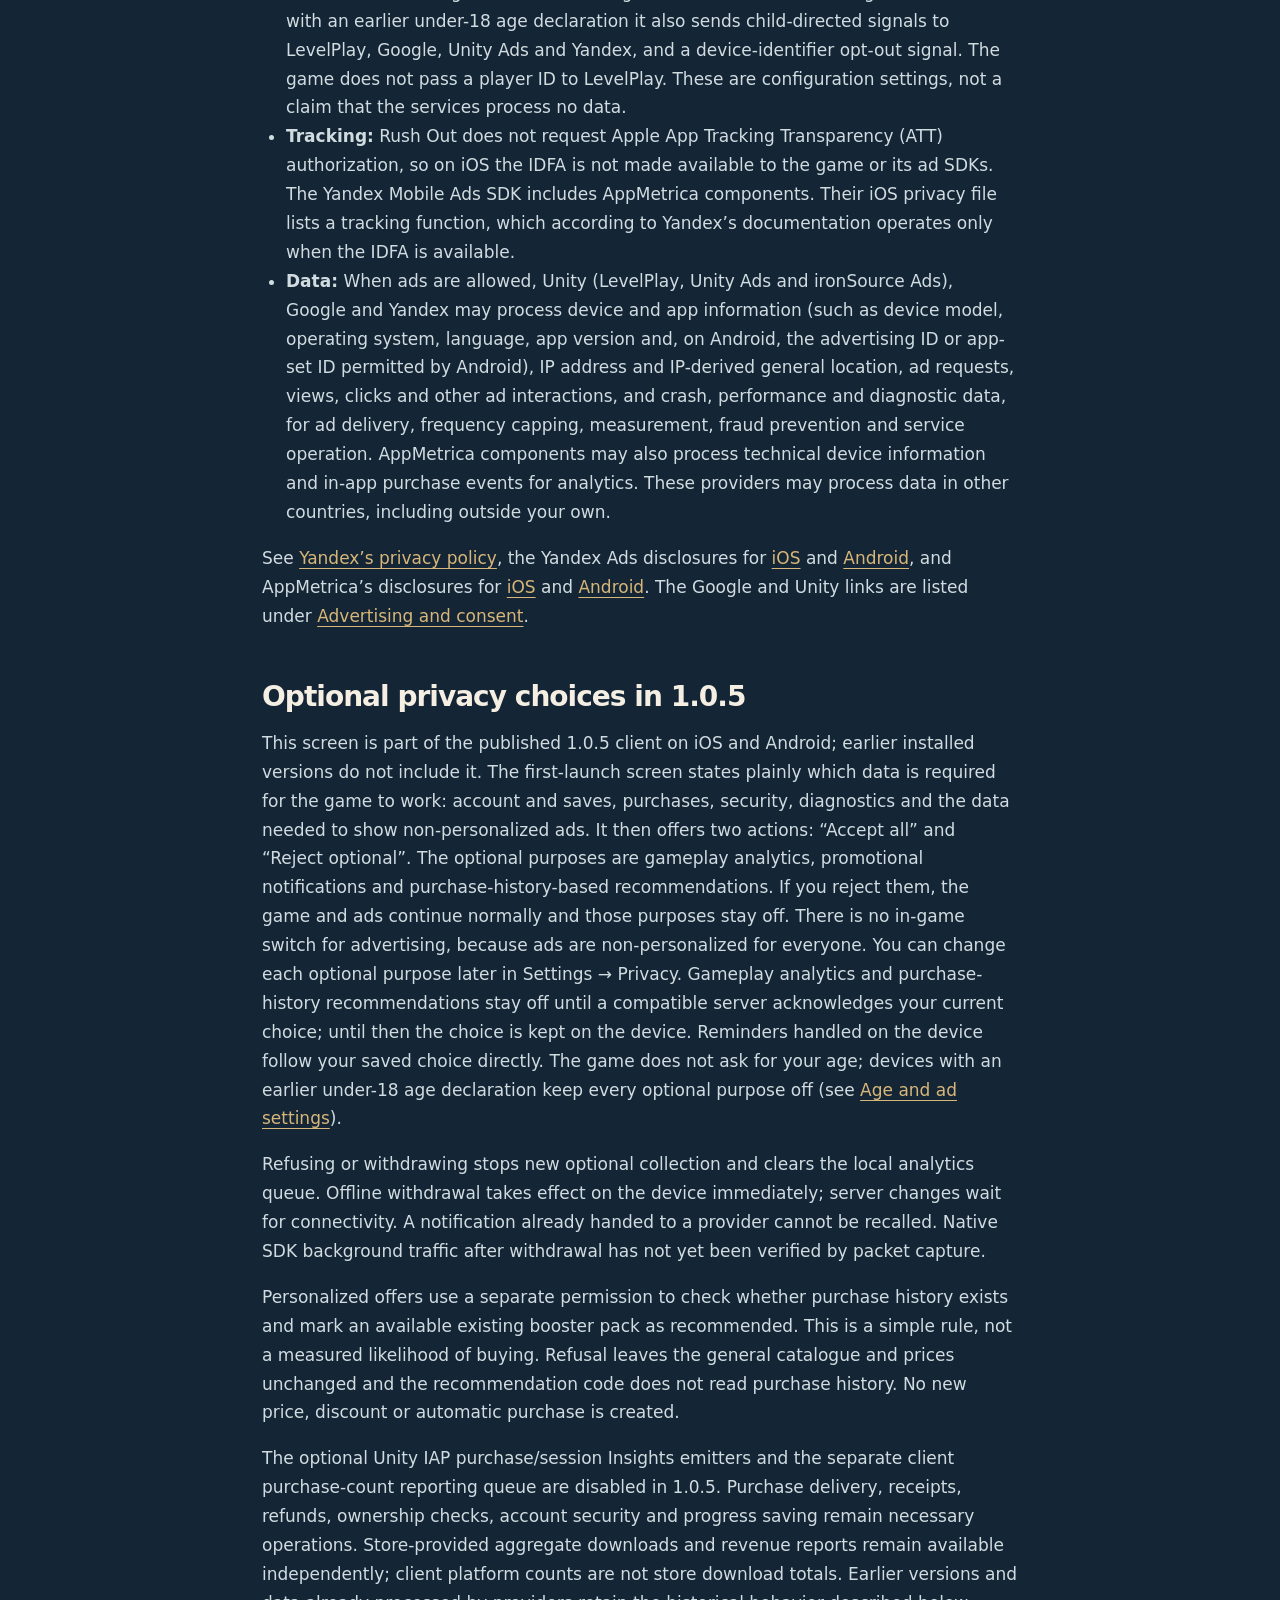
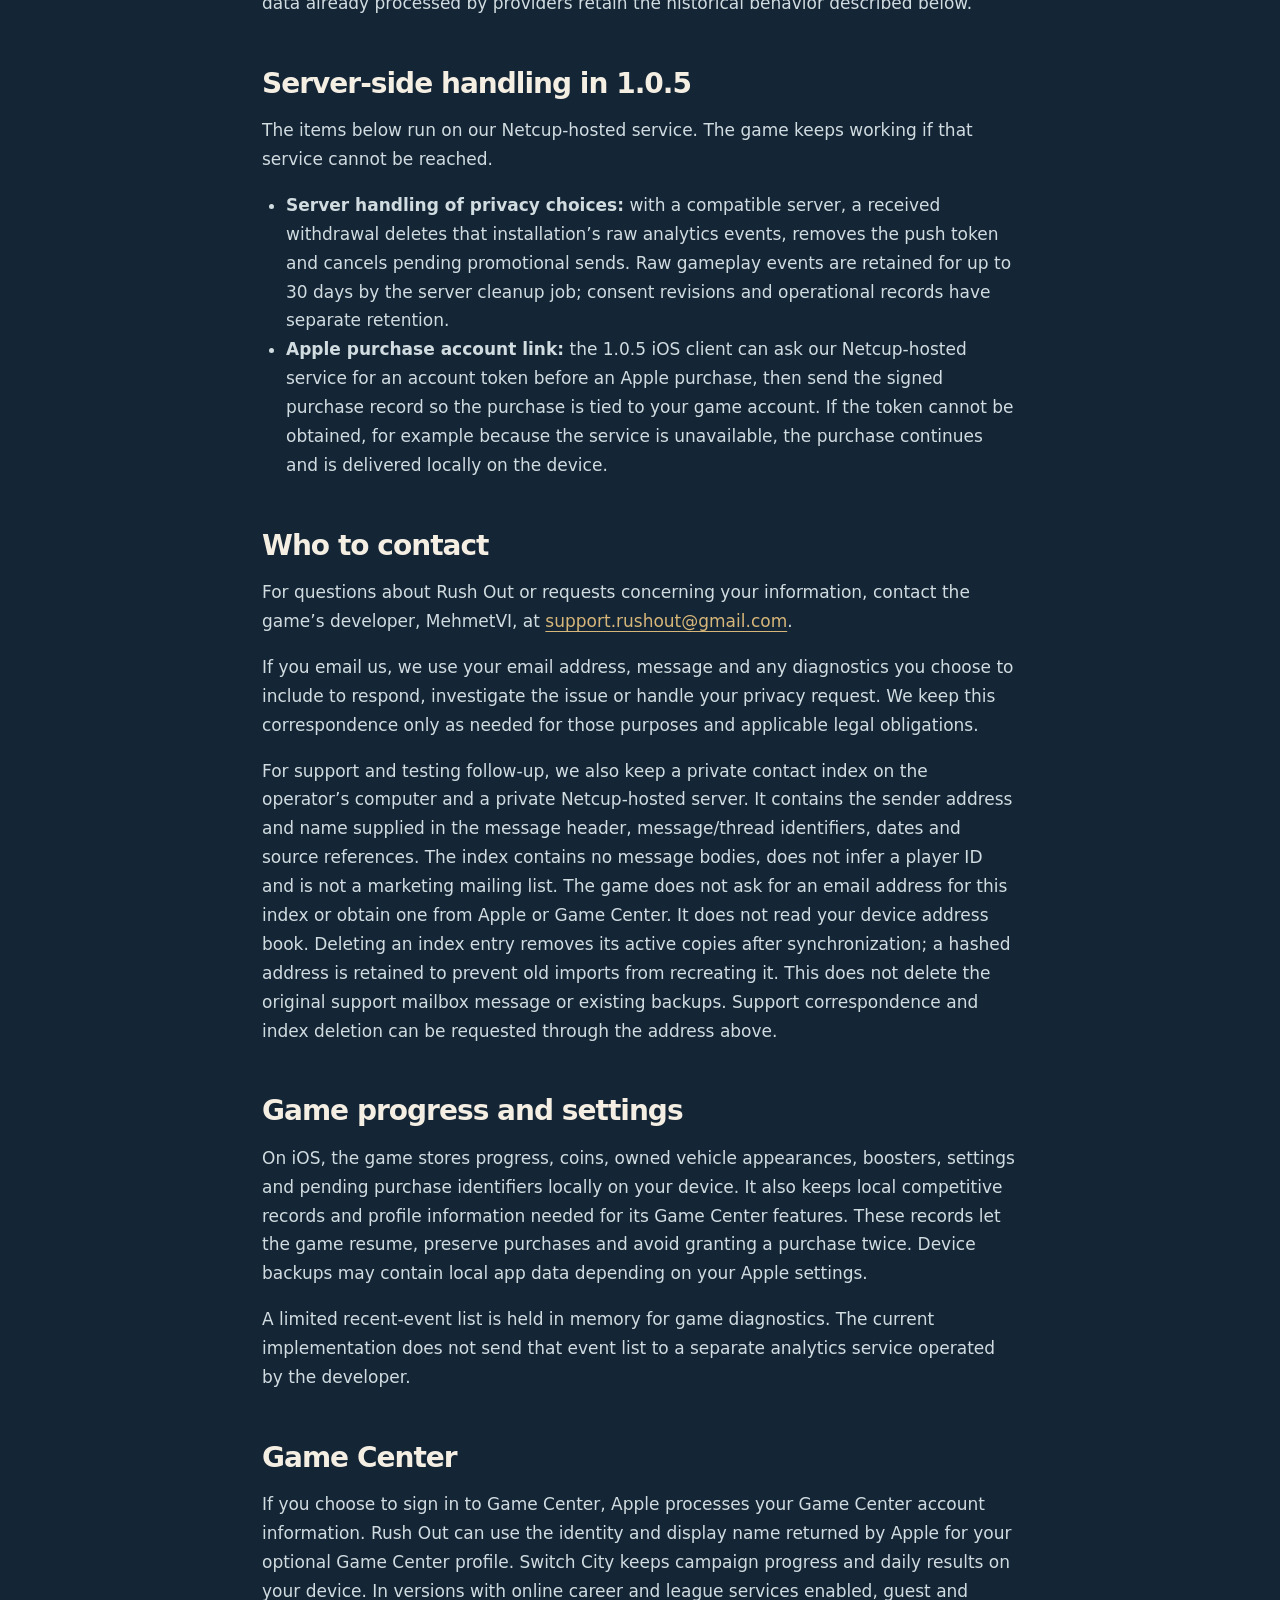
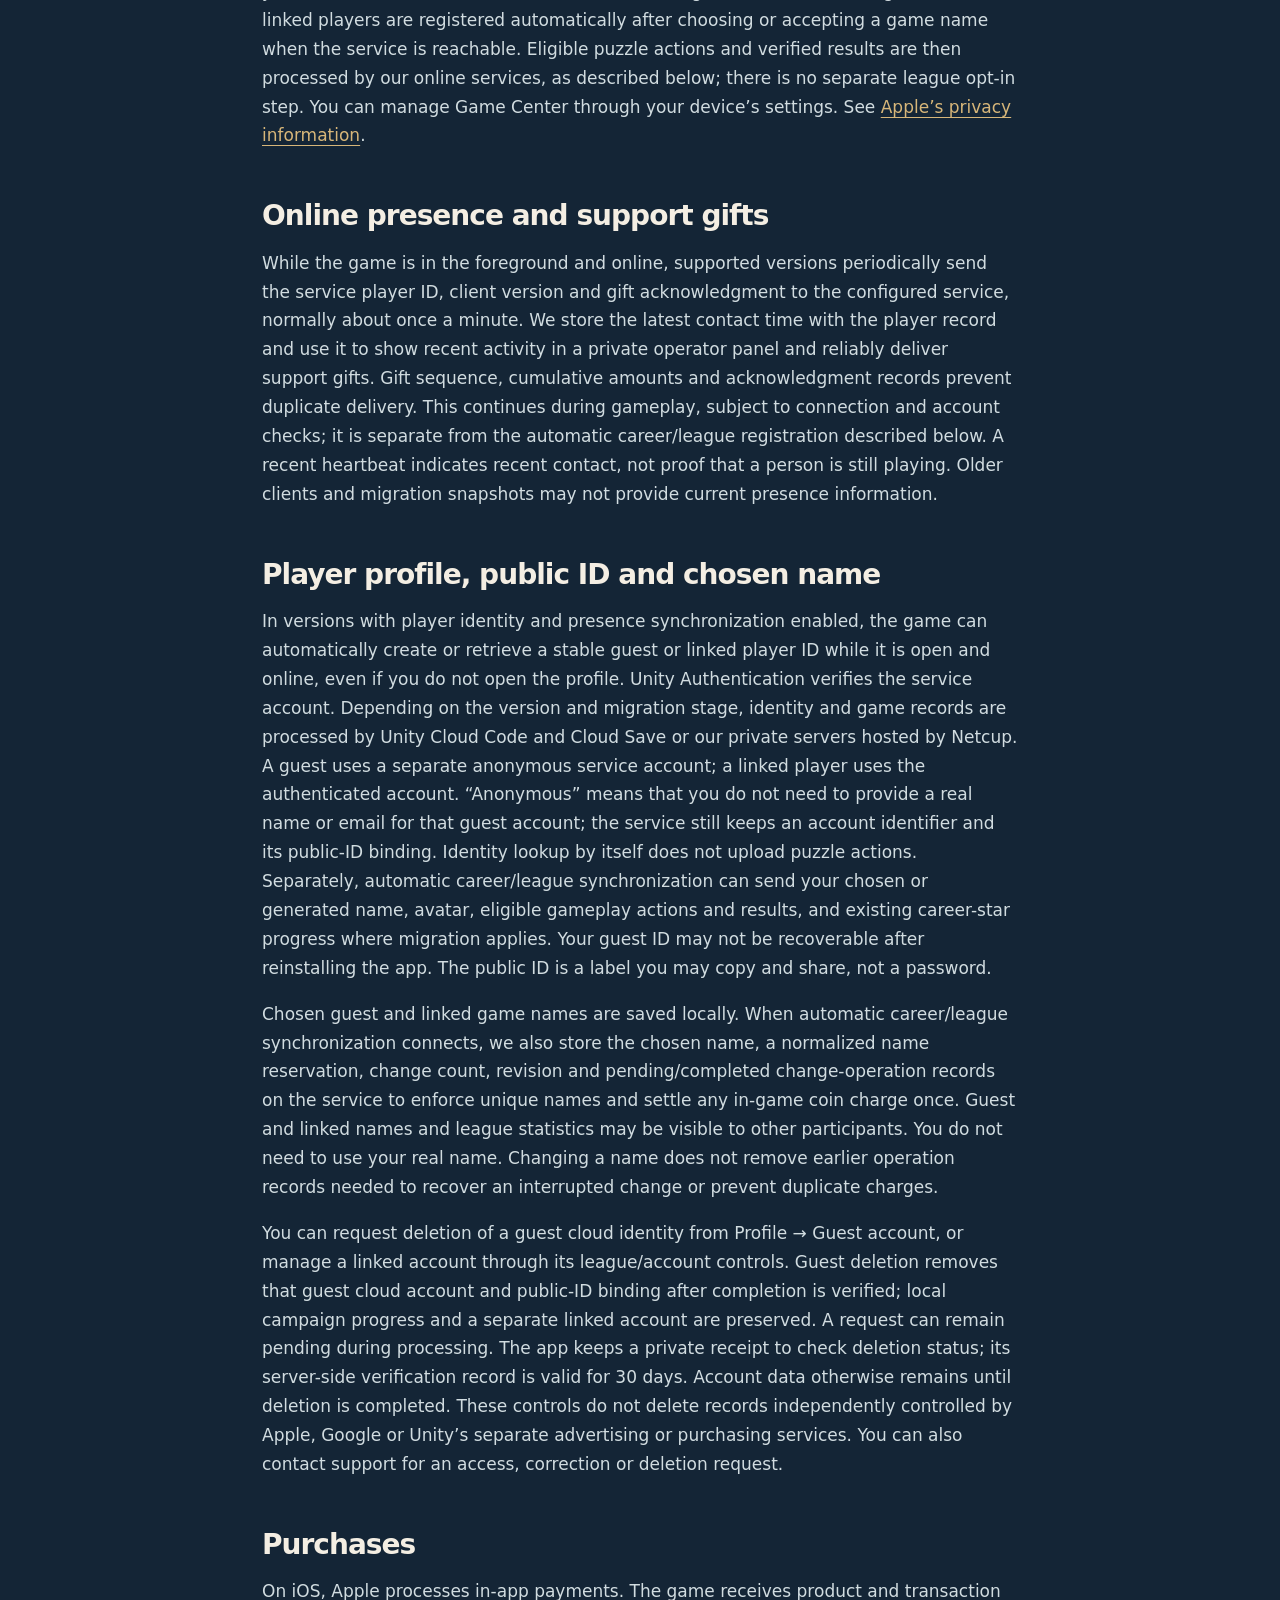
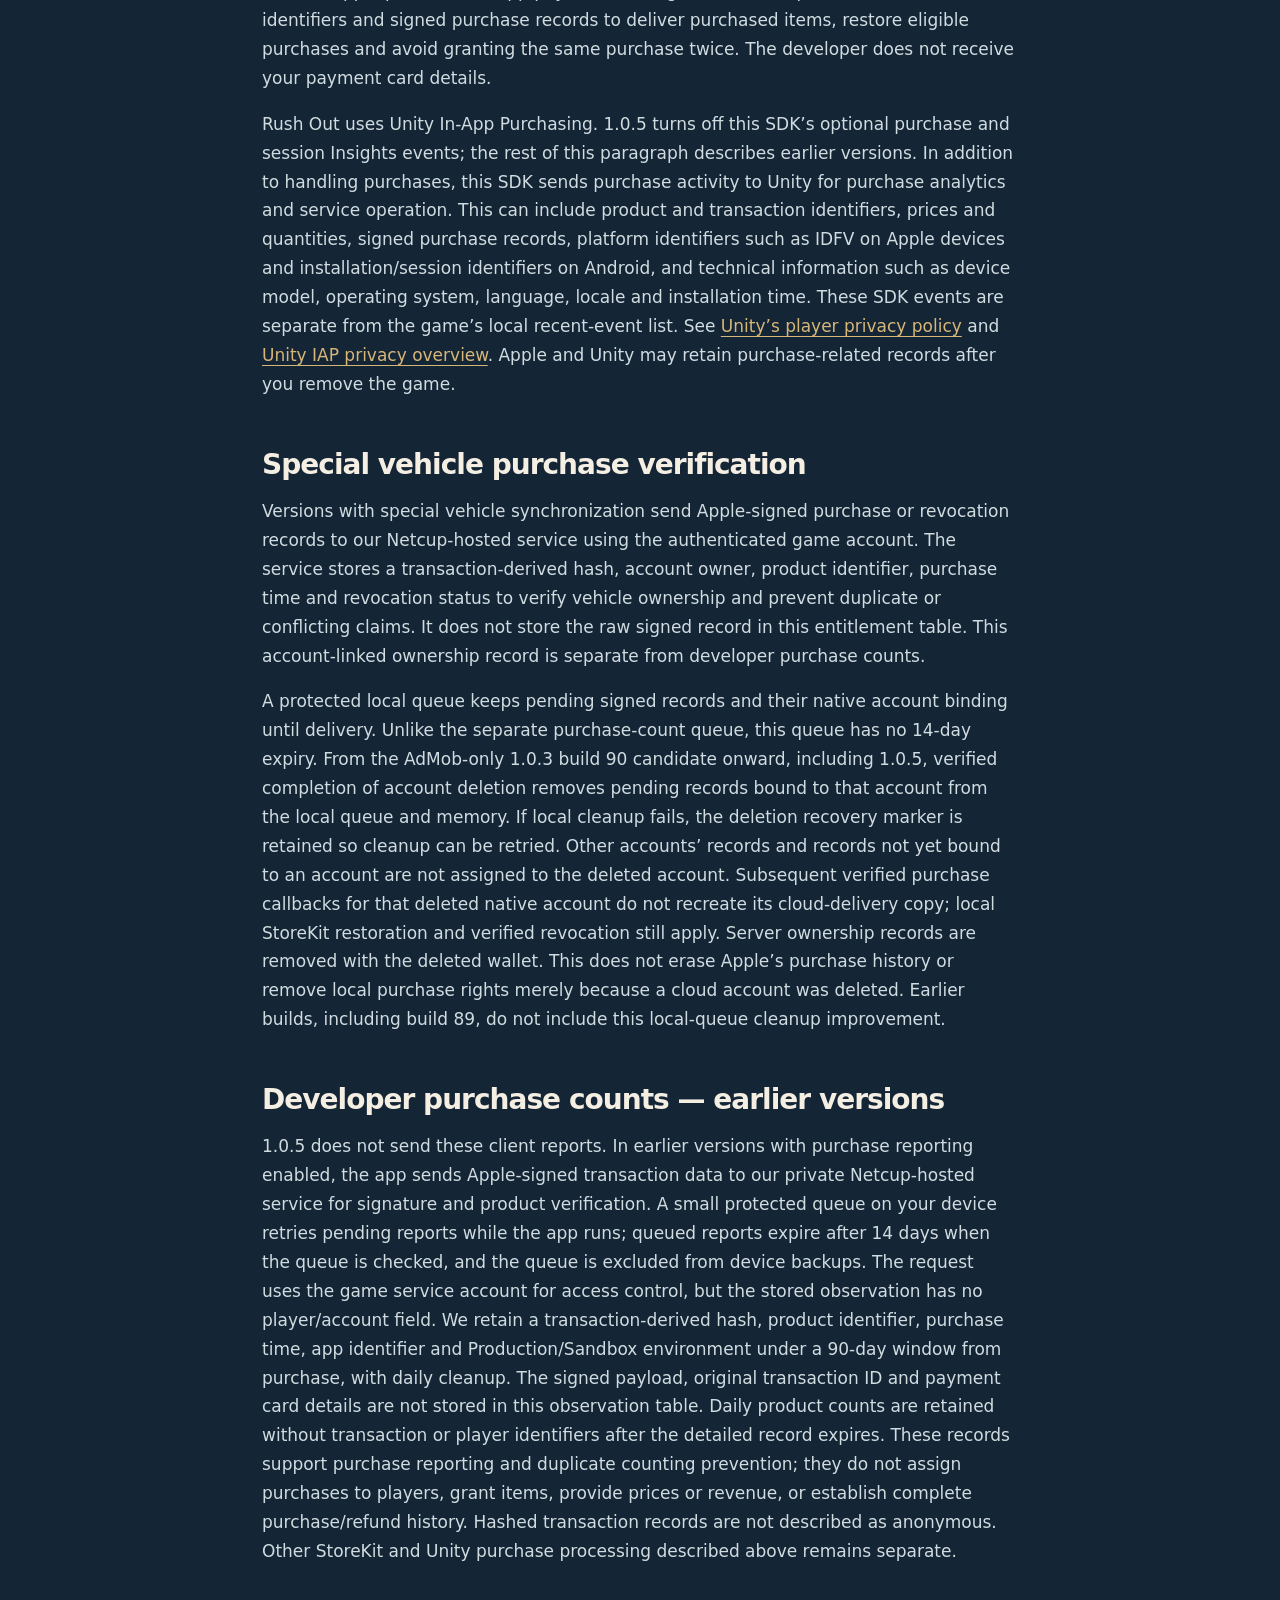
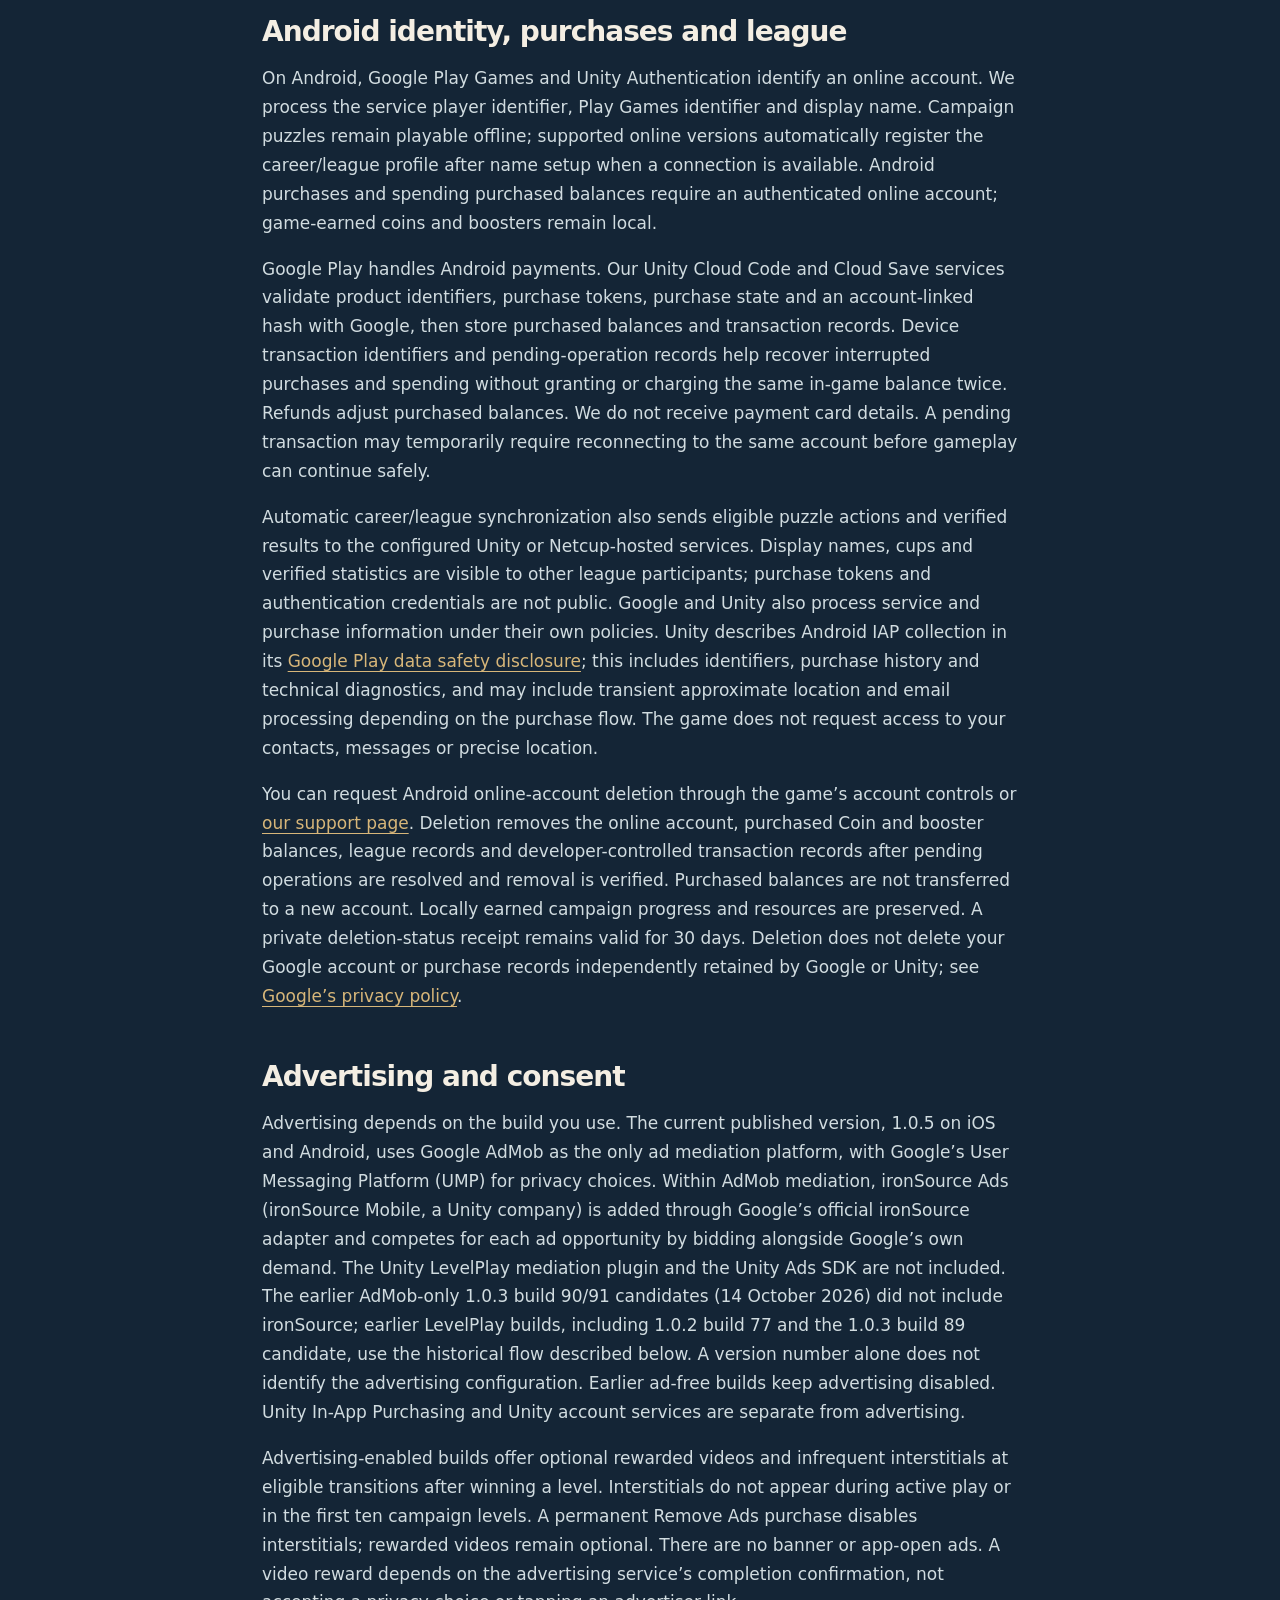
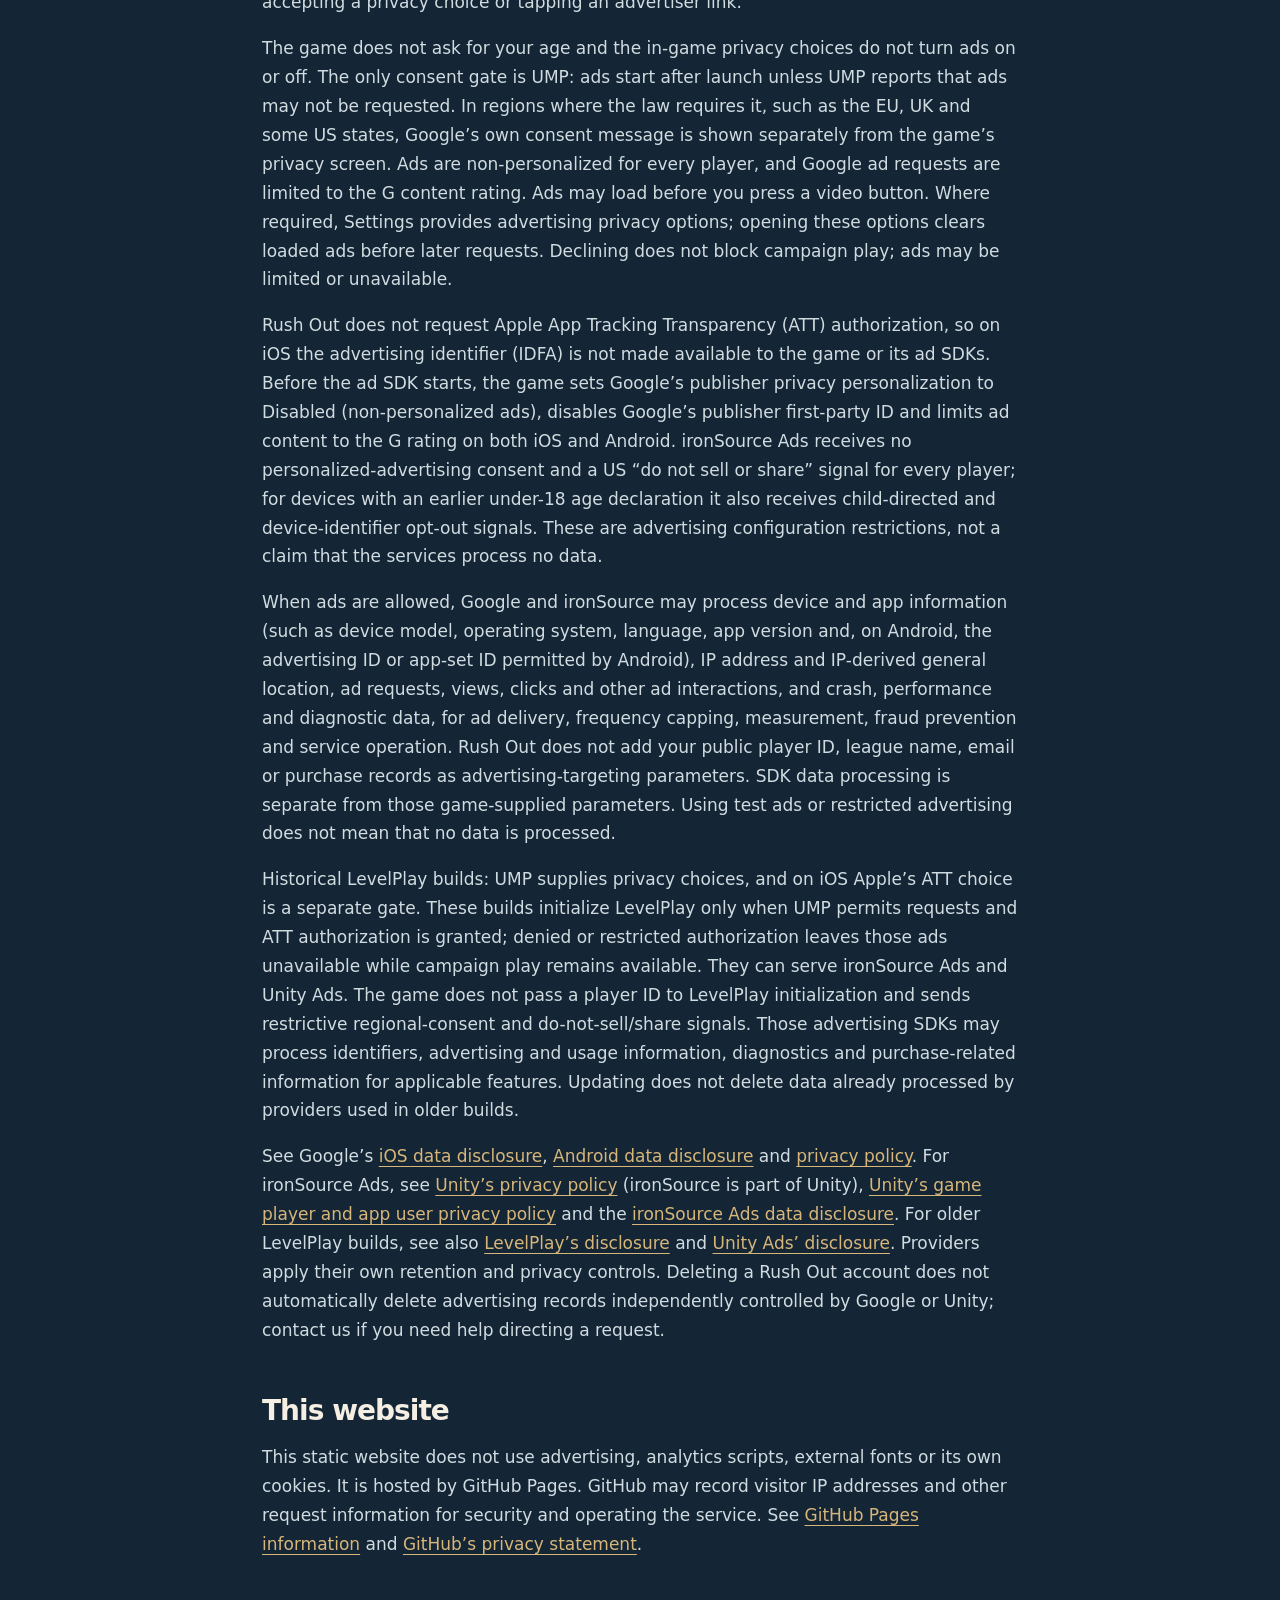
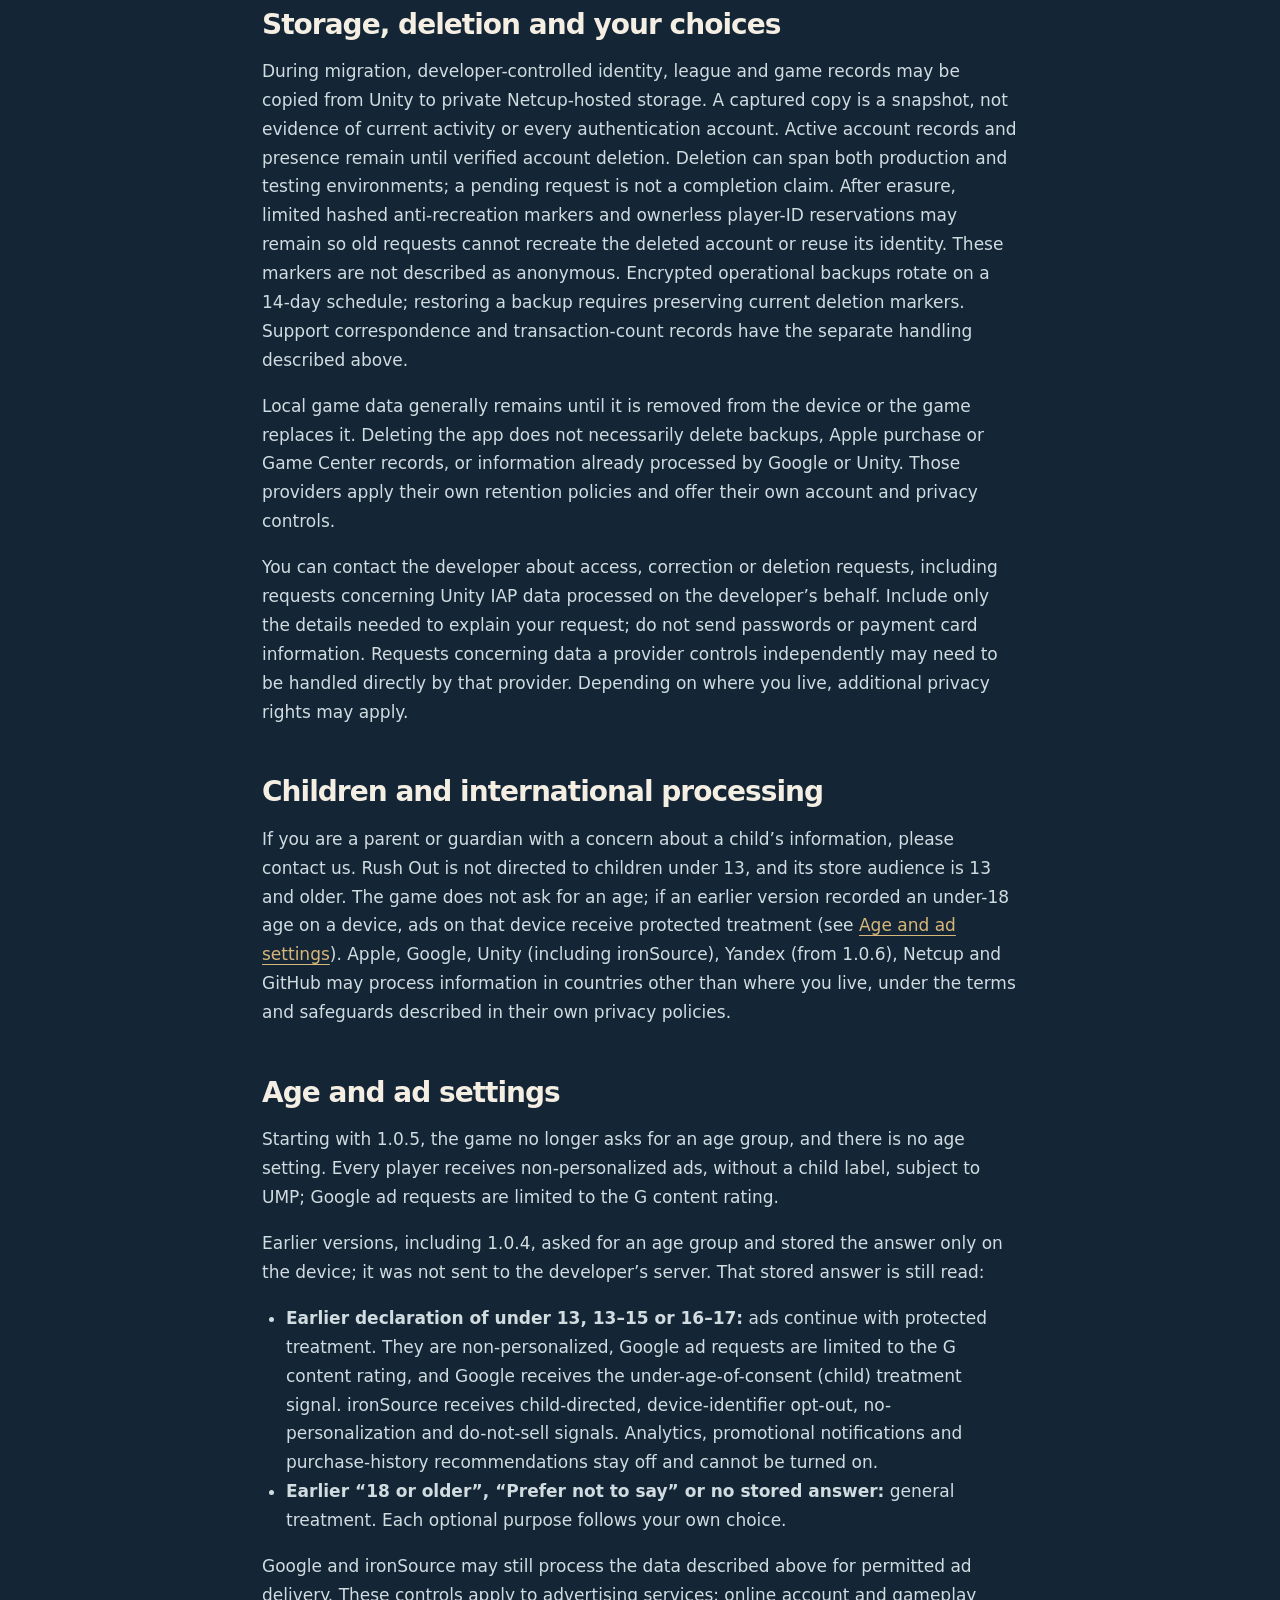
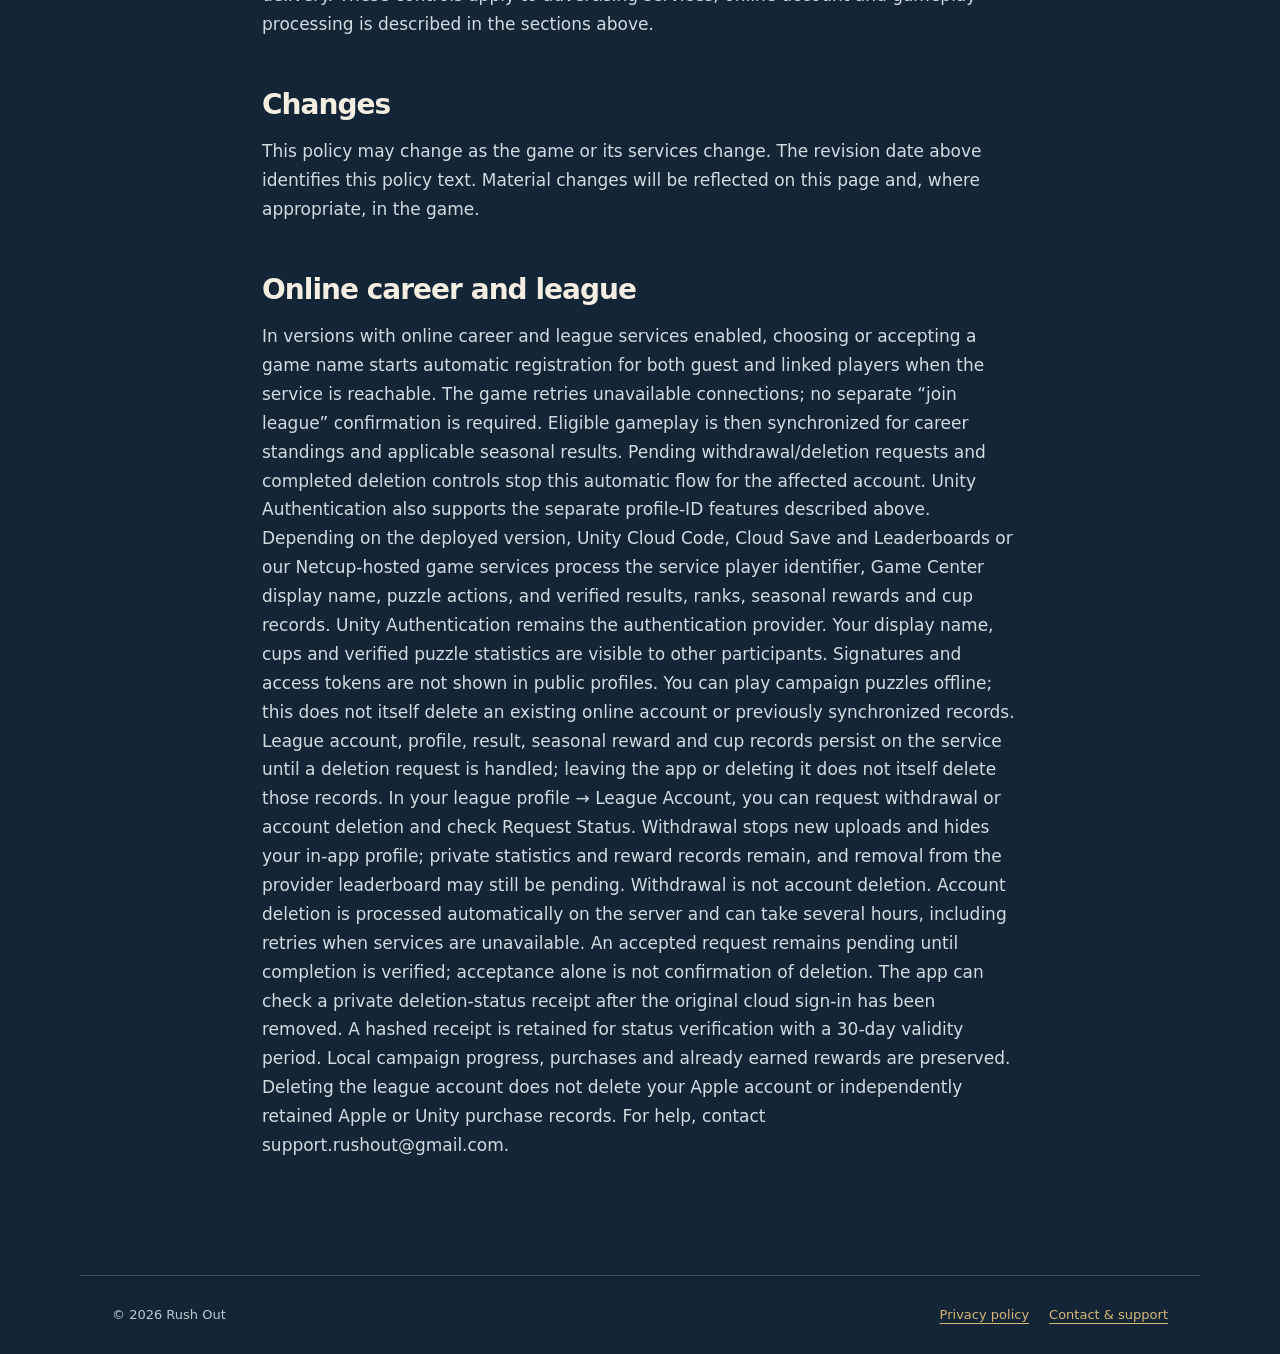
==== commit 7b391d96: "Describe Rush Out 1.0.6 advertising changes Co-Authored-By: Claude Opus 5.5 <noreply@anthropic.com>" ====
--- a/privacy/index.html
+++ b/privacy/index.html
@@ -1,5 +1,6 @@
-<!doctype html><html lang="en"><head><meta charset="utf-8"><meta name="viewport" content="width=device-width,initial-scale=1"><meta name="theme-color" content="#142536"><meta name="description" content="Rush Out road puzzles. Game information, support and privacy policy."><title>Privacy policy · Rush Out</title><link rel="stylesheet" href="/style.css"></head><body><header><a class="brand" href="/">RUSH <span>OUT</span></a><nav aria-label="Main navigation"><a href="/privacy/">Privacy</a><a href="/support/">Support</a><a href="/privacy/tr/" lang="tr">Türkçe</a></nav></header><main class="document"><div class="eyebrow">Your information</div><h1>Privacy policy</h1><p class="meta">Policy revision: 5 November 2026 · Rush Out 1.0.5 for iOS and Android, earlier versions and this website</p><div class="note">Rush Out keeps campaign progress on your device. Apple handles iOS payments and Game Center. On Android, Google Play handles purchases and Play Games handles identity; purchased Android balances are stored by our Unity services. Unity’s purchasing SDK and online career/league services process information as explained below. Versions with advertising offer optional rewarded videos and infrequent interstitials between eligible completed levels; earlier ad-free versions keep advertising disabled.</div>
+<!doctype html><html lang="en"><head><meta charset="utf-8"><meta name="viewport" content="width=device-width,initial-scale=1"><meta name="theme-color" content="#142536"><meta name="description" content="Rush Out road puzzles. Game information, support and privacy policy."><title>Privacy policy · Rush Out</title><link rel="stylesheet" href="/style.css"></head><body><header><a class="brand" href="/">RUSH <span>OUT</span></a><nav aria-label="Main navigation"><a href="/privacy/">Privacy</a><a href="/support/">Support</a><a href="/privacy/tr/" lang="tr">Türkçe</a></nav></header><main class="document"><div class="eyebrow">Your information</div><h1>Privacy policy</h1><p class="meta">Policy revision: 7 November 2026 · Rush Out 1.0.5 and 1.0.6 for iOS and Android, earlier versions and this website</p><div class="note">Rush Out keeps campaign progress on your device. Apple handles iOS payments and Game Center. On Android, Google Play handles purchases and Play Games handles identity; purchased Android balances are stored by our Unity services. Unity’s purchasing SDK and online career/league services process information as explained below. Versions with advertising offer optional rewarded videos and infrequent interstitials between eligible completed levels; earlier ad-free versions keep advertising disabled.</div>
 <section id="current-version"><h2>Current version: Rush Out 1.0.5 on iOS and Android</h2><p>Rush Out 1.0.5 is the version currently published on the App Store and on Google Play. In 1.0.5:</p><ul><li><strong>Age:</strong> the game does not ask for your age and has no age setting. An age answer saved by an earlier version keeps its protections (see <a href="#age-settings">Age and ad settings</a>).</li><li><strong>Ads:</strong> Google AdMob is the only mediation platform, with Google’s UMP for privacy choices and ironSource Ads bidding through Google’s adapter. Ads are non-personalized for every player. Apple App Tracking Transparency and the IDFA are not used.</li><li><strong>Privacy choices:</strong> the first-launch screen offers “Accept all” and “Reject optional”, and each optional purpose can be changed in Settings → Privacy (see <a href="#optional-consent">Optional privacy choices</a>).</li><li><strong>Purchases:</strong> Apple handles iOS payments and Google Play handles Android payments. Unity IAP’s optional Insights events and the client purchase-count reports are turned off.</li></ul><p>Text below marked as earlier, historical or for a named older build does not describe 1.0.5. Items under <a href="#server-handling">Prepared server updates</a> are not presented as active in 1.0.5.</p></section>
+<section id="version-106"><h2>Rush Out 1.0.6: advertising changes</h2><p>This section applies to Rush Out 1.0.6 on iOS and Android once that version is published and installed. Until then, the 1.0.5 text on this page applies. Everything else on this page that describes 1.0.5 also applies to 1.0.6.</p><ul><li><strong>Ads:</strong> Unity LevelPlay runs a single auction for each ad opportunity. Google AdMob, Unity Ads, ironSource Ads and Yandex Ads can bid in it. Google AdMob is also used directly when the auction returns no ad. Google’s UMP provides privacy choices and starts before LevelPlay. How often ads appear does not change.</li><li><strong>Signals:</strong> Before LevelPlay starts, the game requests non-personalized ads by sending every ad network a no-personalized-advertising consent value and a US “do not sell or share” signal, and limits Google ad content to the G rating. For devices with an earlier under-18 age declaration it also sends child-directed signals to LevelPlay, Google, Unity Ads and Yandex, and a device-identifier opt-out signal. The game does not pass a player ID to LevelPlay. These are configuration settings, not a claim that the services process no data.</li><li><strong>Tracking:</strong> Rush Out does not request Apple App Tracking Transparency (ATT) authorization, so on iOS the IDFA is not made available to the game or its ad SDKs. The Yandex Mobile Ads SDK includes AppMetrica components. Their iOS privacy file lists a tracking function, which according to Yandex’s documentation operates only when the IDFA is available.</li><li><strong>Data:</strong> When ads are allowed, Unity (LevelPlay, Unity Ads and ironSource Ads), Google and Yandex may process device and app information (such as device model, operating system, language, app version and, on Android, the advertising ID or app-set ID permitted by Android), IP address and IP-derived general location, ad requests, views, clicks and other ad interactions, and crash, performance and diagnostic data, for ad delivery, frequency capping, measurement, fraud prevention and service operation. AppMetrica components may also process technical device information and in-app purchase events for analytics. These providers may process data in other countries, including outside your own.</li></ul><p>See <a href="https://yandex.com/legal/confidential/">Yandex’s privacy policy</a>, the Yandex Ads disclosures for <a href="https://ads.yandex.com/helpcenter/en/dev/ios/app-privacy-apple">iOS</a> and <a href="https://ads.yandex.com/helpcenter/en/dev/android/app-privacy-android">Android</a>, and AppMetrica’s disclosures for <a href="https://appmetrica.yandex.com/docs/en/data-security/app-privacy-apple">iOS</a> and <a href="https://appmetrica.yandex.com/docs/en/data-security/google-data-safety">Android</a>. The Google and Unity links are listed under <a href="#advertising-links">Advertising and consent</a>.</p></section>
 <section id="optional-consent"><h2>Optional privacy choices in 1.0.5</h2><p>This screen is part of the published 1.0.5 client on iOS and Android; earlier installed versions do not include it. The first-launch screen states plainly which data is required for the game to work: account and saves, purchases, security, diagnostics and the data needed to show non-personalized ads. It then offers two actions: “Accept all” and “Reject optional”. The optional purposes are gameplay analytics, promotional notifications and purchase-history-based recommendations. If you reject them, the game and ads continue normally and those purposes stay off. There is no in-game switch for advertising, because ads are non-personalized for everyone. You can change each optional purpose later in Settings → Privacy. Gameplay analytics and purchase-history recommendations stay off until a compatible server acknowledges your current choice; until then the choice is kept on the device. Reminders handled on the device follow your saved choice directly. The game does not ask for your age; devices with an earlier under-18 age declaration keep every optional purpose off (see <a href="#age-settings">Age and ad settings</a>).</p><p>Refusing or withdrawing stops new optional collection and clears the local analytics queue. Offline withdrawal takes effect on the device immediately; server changes wait for connectivity. A notification already handed to a provider cannot be recalled. Native SDK background traffic after withdrawal has not yet been verified by packet capture.</p><p>Personalized offers use a separate permission to check whether purchase history exists and mark an available existing booster pack as recommended. This is a simple rule, not a measured likelihood of buying. Refusal leaves the general catalogue and prices unchanged and the recommendation code does not read purchase history. No new price, discount or automatic purchase is created.</p><p>The optional Unity IAP purchase/session Insights emitters and the separate client purchase-count reporting queue are disabled in 1.0.5. Purchase delivery, receipts, refunds, ownership checks, account security and progress saving remain necessary operations. Store-provided aggregate downloads and revenue reports remain available independently; client platform counts are not store download totals. Earlier versions and data already processed by providers retain the historical behavior described below.</p></section>
 <section id="server-handling"><h2>Server-side handling in 1.0.5</h2><p>The items below run on our Netcup-hosted service. The game keeps working if that service cannot be reached.</p><ul><li><strong>Server handling of privacy choices:</strong> with a compatible server, a received withdrawal deletes that installation’s raw analytics events, removes the push token and cancels pending promotional sends. Raw gameplay events are retained for up to 30 days by the server cleanup job; consent revisions and operational records have separate retention.</li><li><strong>Apple purchase account link:</strong> the 1.0.5 iOS client can ask our Netcup-hosted service for an account token before an Apple purchase, then send the signed purchase record so the purchase is tied to your game account. If the token cannot be obtained, for example because the service is unavailable, the purchase continues and is delivered locally on the device.</li></ul></section>
 <h2>Who to contact</h2><p>For questions about Rush Out or requests concerning your information, contact the game’s developer, MehmetVI, at <a class="contact" href="mailto:support.rushout@gmail.com">support.rushout@gmail.com</a>.</p>
@@ -14,7 +15,7 @@
 <h2>Special vehicle purchase verification</h2><p>Versions with special vehicle synchronization send Apple-signed purchase or revocation records to our Netcup-hosted service using the authenticated game account. The service stores a transaction-derived hash, account owner, product identifier, purchase time and revocation status to verify vehicle ownership and prevent duplicate or conflicting claims. It does not store the raw signed record in this entitlement table. This account-linked ownership record is separate from developer purchase counts.</p><p>A protected local queue keeps pending signed records and their native account binding until delivery. Unlike the separate purchase-count queue, this queue has no 14-day expiry. From the AdMob-only 1.0.3 build 90 candidate onward, including 1.0.5, verified completion of account deletion removes pending records bound to that account from the local queue and memory. If local cleanup fails, the deletion recovery marker is retained so cleanup can be retried. Other accounts’ records and records not yet bound to an account are not assigned to the deleted account. Subsequent verified purchase callbacks for that deleted native account do not recreate its cloud-delivery copy; local StoreKit restoration and verified revocation still apply. Server ownership records are removed with the deleted wallet. This does not erase Apple’s purchase history or remove local purchase rights merely because a cloud account was deleted. Earlier builds, including build 89, do not include this local-queue cleanup improvement.</p>
 <h2>Developer purchase counts — earlier versions</h2><p>1.0.5 does not send these client reports. In earlier versions with purchase reporting enabled, the app sends Apple-signed transaction data to our private Netcup-hosted service for signature and product verification. A small protected queue on your device retries pending reports while the app runs; queued reports expire after 14 days when the queue is checked, and the queue is excluded from device backups. The request uses the game service account for access control, but the stored observation has no player/account field. We retain a transaction-derived hash, product identifier, purchase time, app identifier and Production/Sandbox environment under a 90-day window from purchase, with daily cleanup. The signed payload, original transaction ID and payment card details are not stored in this observation table. Daily product counts are retained without transaction or player identifiers after the detailed record expires. These records support purchase reporting and duplicate counting prevention; they do not assign purchases to players, grant items, provide prices or revenue, or establish complete purchase/refund history. Hashed transaction records are not described as anonymous. Other StoreKit and Unity purchase processing described above remains separate.</p>
 <h2>Android identity, purchases and league</h2><p>On Android, Google Play Games and Unity Authentication identify an online account. We process the service player identifier, Play Games identifier and display name. Campaign puzzles remain playable offline; supported online versions automatically register the career/league profile after name setup when a connection is available. Android purchases and spending purchased balances require an authenticated online account; game-earned coins and boosters remain local.</p><p>Google Play handles Android payments. Our Unity Cloud Code and Cloud Save services validate product identifiers, purchase tokens, purchase state and an account-linked hash with Google, then store purchased balances and transaction records. Device transaction identifiers and pending-operation records help recover interrupted purchases and spending without granting or charging the same in-game balance twice. Refunds adjust purchased balances. We do not receive payment card details. A pending transaction may temporarily require reconnecting to the same account before gameplay can continue safely.</p><p>Automatic career/league synchronization also sends eligible puzzle actions and verified results to the configured Unity or Netcup-hosted services. Display names, cups and verified statistics are visible to other league participants; purchase tokens and authentication credentials are not public. Google and Unity also process service and purchase information under their own policies. Unity describes Android IAP collection in its <a href="https://docs.unity.com/en-us/iap/privacy-and-consent/google-play-data-safety">Google Play data safety disclosure</a>; this includes identifiers, purchase history and technical diagnostics, and may include transient approximate location and email processing depending on the purchase flow. The game does not request access to your contacts, messages or precise location.</p><p>You can request Android online-account deletion through the game’s account controls or <a href="/support/#delete-account">our support page</a>. Deletion removes the online account, purchased Coin and booster balances, league records and developer-controlled transaction records after pending operations are resolved and removal is verified. Purchased balances are not transferred to a new account. Locally earned campaign progress and resources are preserved. A private deletion-status receipt remains valid for 30 days. Deletion does not delete your Google account or purchase records independently retained by Google or Unity; see <a href="https://policies.google.com/privacy">Google’s privacy policy</a>.</p>
-<h2>Advertising and consent</h2>
+<h2 id="advertising-links">Advertising and consent</h2>
 <p>Advertising depends on the build you use. The current published version, 1.0.5 on iOS and Android, uses Google AdMob as the only ad mediation platform, with Google’s User Messaging Platform (UMP) for privacy choices. Within AdMob mediation, ironSource Ads (ironSource Mobile, a Unity company) is added through Google’s official ironSource adapter and competes for each ad opportunity by bidding alongside Google’s own demand. The Unity LevelPlay mediation plugin and the Unity Ads SDK are not included. The earlier AdMob-only 1.0.3 build 90/91 candidates (14 October 2026) did not include ironSource; earlier LevelPlay builds, including 1.0.2 build 77 and the 1.0.3 build 89 candidate, use the historical flow described below. A version number alone does not identify the advertising configuration. Earlier ad-free builds keep advertising disabled. Unity In-App Purchasing and Unity account services are separate from advertising.</p>
 <p>Advertising-enabled builds offer optional rewarded videos and infrequent interstitials at eligible transitions after winning a level. Interstitials do not appear during active play or in the first ten campaign levels. A permanent Remove Ads purchase disables interstitials; rewarded videos remain optional. There are no banner or app-open ads. A video reward depends on the advertising service’s completion confirmation, not accepting a privacy choice or tapping an advertiser link.</p>
 <p>The game does not ask for your age and the in-game privacy choices do not turn ads on or off. The only consent gate is UMP: ads start after launch unless UMP reports that ads may not be requested. In regions where the law requires it, such as the EU, UK and some US states, Google’s own consent message is shown separately from the game’s privacy screen. Ads are non-personalized for every player, and Google ad requests are limited to the G content rating. Ads may load before you press a video button. Where required, Settings provides advertising privacy options; opening these options clears loaded ads before later requests. Declining does not block campaign play; ads may be limited or unavailable.</p>
@@ -24,6 +25,6 @@
 <p>See Google’s <a href="https://developers.google.com/admob/ios/privacy/data-disclosure">iOS data disclosure</a>, <a href="https://developers.google.com/admob/android/privacy/play-data-disclosure">Android data disclosure</a> and <a href="https://policies.google.com/privacy">privacy policy</a>. For ironSource Ads, see <a href="https://unity.com/legal/privacy-policy">Unity’s privacy policy</a> (ironSource is part of Unity), <a href="https://unity.com/legal/game-player-and-app-user-privacy-policy">Unity’s game player and app user privacy policy</a> and the <a href="https://docs.unity.com/en-us/grow/is-ads/legal-resources/apple-privacy-questionnaire">ironSource Ads data disclosure</a>. For older LevelPlay builds, see also <a href="https://docs.unity.com/en-us/grow/levelplay/sdk/ios/apple-privacy-questionnaire">LevelPlay’s disclosure</a> and <a href="https://docs.unity.com/en-us/ads-ios/4.20.0/privacy/developer-consent/disclosures/apple-privacy-survey">Unity Ads’ disclosure</a>. Providers apply their own retention and privacy controls. Deleting a Rush Out account does not automatically delete advertising records independently controlled by Google or Unity; contact us if you need help directing a request.</p>
 <h2>This website</h2><p>This static website does not use advertising, analytics scripts, external fonts or its own cookies. It is hosted by GitHub Pages. GitHub may record visitor IP addresses and other request information for security and operating the service. See <a href="https://docs.github.com/en/pages/getting-started-with-github-pages/what-is-github-pages">GitHub Pages information</a> and <a href="https://docs.github.com/en/site-policy/privacy-policies/github-general-privacy-statement">GitHub’s privacy statement</a>.</p>
 <h2>Storage, deletion and your choices</h2><p>During migration, developer-controlled identity, league and game records may be copied from Unity to private Netcup-hosted storage. A captured copy is a snapshot, not evidence of current activity or every authentication account. Active account records and presence remain until verified account deletion. Deletion can span both production and testing environments; a pending request is not a completion claim. After erasure, limited hashed anti-recreation markers and ownerless player-ID reservations may remain so old requests cannot recreate the deleted account or reuse its identity. These markers are not described as anonymous. Encrypted operational backups rotate on a 14-day schedule; restoring a backup requires preserving current deletion markers. Support correspondence and transaction-count records have the separate handling described above.</p><p>Local game data generally remains until it is removed from the device or the game replaces it. Deleting the app does not necessarily delete backups, Apple purchase or Game Center records, or information already processed by Google or Unity. Those providers apply their own retention policies and offer their own account and privacy controls.</p><p>You can contact the developer about access, correction or deletion requests, including requests concerning Unity IAP data processed on the developer’s behalf. Include only the details needed to explain your request; do not send passwords or payment card information. Requests concerning data a provider controls independently may need to be handled directly by that provider. Depending on where you live, additional privacy rights may apply.</p>
-<h2>Children and international processing</h2><p>If you are a parent or guardian with a concern about a child’s information, please contact us. Rush Out is not directed to children under 13, and its store audience is 13 and older. The game does not ask for an age; if an earlier version recorded an under-18 age on a device, ads on that device receive protected treatment (see <a href="#age-settings">Age and ad settings</a>). Apple, Google, Unity (including ironSource), Netcup and GitHub may process information in countries other than where you live, under the terms and safeguards described in their own privacy policies.</p>
+<h2>Children and international processing</h2><p>If you are a parent or guardian with a concern about a child’s information, please contact us. Rush Out is not directed to children under 13, and its store audience is 13 and older. The game does not ask for an age; if an earlier version recorded an under-18 age on a device, ads on that device receive protected treatment (see <a href="#age-settings">Age and ad settings</a>). Apple, Google, Unity (including ironSource), Yandex (from 1.0.6), Netcup and GitHub may process information in countries other than where you live, under the terms and safeguards described in their own privacy policies.</p>
 <section id="age-settings"><h2>Age and ad settings</h2><p>Starting with 1.0.5, the game no longer asks for an age group, and there is no age setting. Every player receives non-personalized ads, without a child label, subject to UMP; Google ad requests are limited to the G content rating.</p><p>Earlier versions, including 1.0.4, asked for an age group and stored the answer only on the device; it was not sent to the developer’s server. That stored answer is still read:</p><ul><li><strong>Earlier declaration of under 13, 13–15 or 16–17:</strong> ads continue with protected treatment. They are non-personalized, Google ad requests are limited to the G content rating, and Google receives the under-age-of-consent (child) treatment signal. ironSource receives child-directed, device-identifier opt-out, no-personalization and do-not-sell signals. Analytics, promotional notifications and purchase-history recommendations stay off and cannot be turned on.</li><li><strong>Earlier “18 or older”, “Prefer not to say” or no stored answer:</strong> general treatment. Each optional purpose follows your own choice.</li></ul><p>Google and ironSource may still process the data described above for permitted ad delivery. These controls apply to advertising services; online account and gameplay processing is described in the sections above.</p></section><h2>Changes</h2><p>This policy may change as the game or its services change. The revision date above identifies this policy text. Material changes will be reflected on this page and, where appropriate, in the game.</p><section><h2>Online career and league</h2><p>In versions with online career and league services enabled, choosing or accepting a game name starts automatic registration for both guest and linked players when the service is reachable. The game retries unavailable connections; no separate “join league” confirmation is required. Eligible gameplay is then synchronized for career standings and applicable seasonal results. Pending withdrawal/deletion requests and completed deletion controls stop this automatic flow for the affected account. Unity Authentication also supports the separate profile-ID features described above. Depending on the deployed version, Unity Cloud Code, Cloud Save and Leaderboards or our Netcup-hosted game services process the service player identifier, Game Center display name, puzzle actions, and verified results, ranks, seasonal rewards and cup records. Unity Authentication remains the authentication provider. Your display name, cups and verified puzzle statistics are visible to other participants. Signatures and access tokens are not shown in public profiles. You can play campaign puzzles offline; this does not itself delete an existing online account or previously synchronized records. League account, profile, result, seasonal reward and cup records persist on the service until a deletion request is handled; leaving the app or deleting it does not itself delete those records. In your league profile → League Account, you can request withdrawal or account deletion and check Request Status. Withdrawal stops new uploads and hides your in-app profile; private statistics and reward records remain, and removal from the provider leaderboard may still be pending. Withdrawal is not account deletion. Account deletion is processed automatically on the server and can take several hours, including retries when services are unavailable. An accepted request remains pending until completion is verified; acceptance alone is not confirmation of deletion. The app can check a private deletion-status receipt after the original cloud sign-in has been removed. A hashed receipt is retained for status verification with a 30-day validity period. Local campaign progress, purchases and already earned rewards are preserved. Deleting the league account does not delete your Apple account or independently retained Apple or Unity purchase records. For help, contact support.rushout@gmail.com.</p></section>
 </main><footer><span>© 2026 Rush Out</span><div><a href="/privacy/">Privacy policy</a><a href="/support/">Contact & support</a></div></footer></body></html>
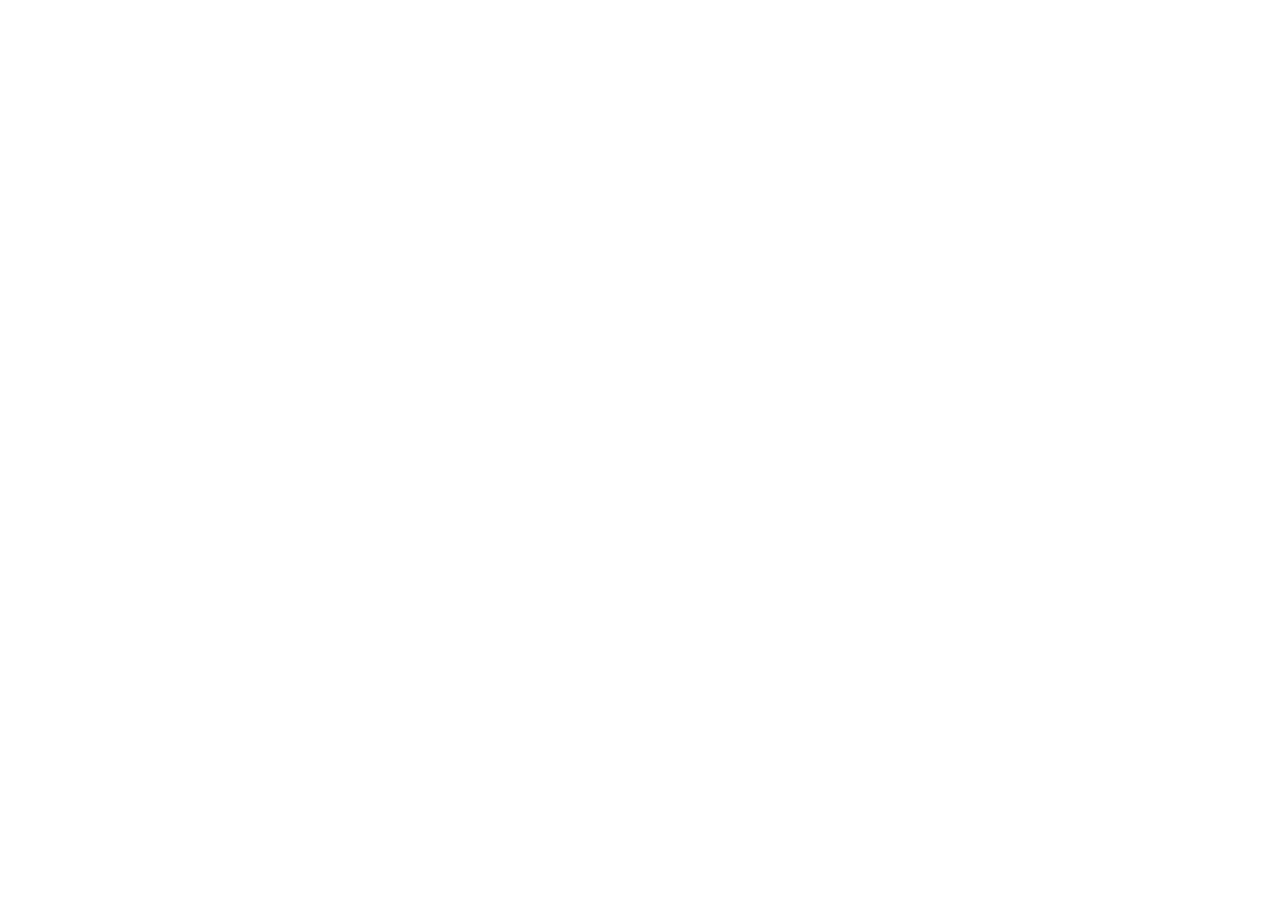
==== commit 224923ac: "Forward Rush Out pages to daviestudio.com app-ads.txt, robots.txt and .nojekyll stay unchanged.  Co-" ====
--- a/privacy/index.html
+++ b/privacy/index.html
@@ -1,30 +1,6 @@
-<!doctype html><html lang="en"><head><meta charset="utf-8"><meta name="viewport" content="width=device-width,initial-scale=1"><meta name="theme-color" content="#142536"><meta name="description" content="Rush Out road puzzles. Game information, support and privacy policy."><title>Privacy policy · Rush Out</title><link rel="stylesheet" href="/style.css"></head><body><header><a class="brand" href="/">RUSH <span>OUT</span></a><nav aria-label="Main navigation"><a href="/privacy/">Privacy</a><a href="/support/">Support</a><a href="/privacy/tr/" lang="tr">Türkçe</a></nav></header><main class="document"><div class="eyebrow">Your information</div><h1>Privacy policy</h1><p class="meta">Policy revision: 7 November 2026 · Rush Out 1.0.5 and 1.0.6 for iOS and Android, earlier versions and this website</p><div class="note">Rush Out keeps campaign progress on your device. Apple handles iOS payments and Game Center. On Android, Google Play handles purchases and Play Games handles identity; purchased Android balances are stored by our Unity services. Unity’s purchasing SDK and online career/league services process information as explained below. Versions with advertising offer optional rewarded videos and infrequent interstitials between eligible completed levels; earlier ad-free versions keep advertising disabled.</div>
-<section id="current-version"><h2>Current version: Rush Out 1.0.5 on iOS and Android</h2><p>Rush Out 1.0.5 is the version currently published on the App Store and on Google Play. In 1.0.5:</p><ul><li><strong>Age:</strong> the game does not ask for your age and has no age setting. An age answer saved by an earlier version keeps its protections (see <a href="#age-settings">Age and ad settings</a>).</li><li><strong>Ads:</strong> Google AdMob is the only mediation platform, with Google’s UMP for privacy choices and ironSource Ads bidding through Google’s adapter. Ads are non-personalized for every player. Apple App Tracking Transparency and the IDFA are not used.</li><li><strong>Privacy choices:</strong> the first-launch screen offers “Accept all” and “Reject optional”, and each optional purpose can be changed in Settings → Privacy (see <a href="#optional-consent">Optional privacy choices</a>).</li><li><strong>Purchases:</strong> Apple handles iOS payments and Google Play handles Android payments. Unity IAP’s optional Insights events and the client purchase-count reports are turned off.</li></ul><p>Text below marked as earlier, historical or for a named older build does not describe 1.0.5. Items under <a href="#server-handling">Prepared server updates</a> are not presented as active in 1.0.5.</p></section>
-<section id="version-106"><h2>Rush Out 1.0.6: advertising changes</h2><p>This section applies to Rush Out 1.0.6 on iOS and Android once that version is published and installed. Until then, the 1.0.5 text on this page applies. Everything else on this page that describes 1.0.5 also applies to 1.0.6.</p><ul><li><strong>Ads:</strong> Unity LevelPlay runs a single auction for each ad opportunity. Google AdMob, Unity Ads, ironSource Ads and Yandex Ads can bid in it. Google AdMob is also used directly when the auction returns no ad. Google’s UMP provides privacy choices and starts before LevelPlay. How often ads appear does not change.</li><li><strong>Signals:</strong> Before LevelPlay starts, the game requests non-personalized ads by sending every ad network a no-personalized-advertising consent value and a US “do not sell or share” signal, and limits Google ad content to the G rating. For devices with an earlier under-18 age declaration it also sends child-directed signals to LevelPlay, Google, Unity Ads and Yandex, and a device-identifier opt-out signal. The game does not pass a player ID to LevelPlay. These are configuration settings, not a claim that the services process no data.</li><li><strong>Tracking:</strong> Rush Out does not request Apple App Tracking Transparency (ATT) authorization, so on iOS the IDFA is not made available to the game or its ad SDKs. The Yandex Mobile Ads SDK includes AppMetrica components. Their iOS privacy file lists a tracking function, which according to Yandex’s documentation operates only when the IDFA is available.</li><li><strong>Data:</strong> When ads are allowed, Unity (LevelPlay, Unity Ads and ironSource Ads), Google and Yandex may process device and app information (such as device model, operating system, language, app version and, on Android, the advertising ID or app-set ID permitted by Android), IP address and IP-derived general location, ad requests, views, clicks and other ad interactions, and crash, performance and diagnostic data, for ad delivery, frequency capping, measurement, fraud prevention and service operation. AppMetrica components may also process technical device information and in-app purchase events for analytics. These providers may process data in other countries, including outside your own.</li></ul><p>See <a href="https://yandex.com/legal/confidential/">Yandex’s privacy policy</a>, the Yandex Ads disclosures for <a href="https://ads.yandex.com/helpcenter/en/dev/ios/app-privacy-apple">iOS</a> and <a href="https://ads.yandex.com/helpcenter/en/dev/android/app-privacy-android">Android</a>, and AppMetrica’s disclosures for <a href="https://appmetrica.yandex.com/docs/en/data-security/app-privacy-apple">iOS</a> and <a href="https://appmetrica.yandex.com/docs/en/data-security/google-data-safety">Android</a>. The Google and Unity links are listed under <a href="#advertising-links">Advertising and consent</a>.</p></section>
-<section id="optional-consent"><h2>Optional privacy choices in 1.0.5</h2><p>This screen is part of the published 1.0.5 client on iOS and Android; earlier installed versions do not include it. The first-launch screen states plainly which data is required for the game to work: account and saves, purchases, security, diagnostics and the data needed to show non-personalized ads. It then offers two actions: “Accept all” and “Reject optional”. The optional purposes are gameplay analytics, promotional notifications and purchase-history-based recommendations. If you reject them, the game and ads continue normally and those purposes stay off. There is no in-game switch for advertising, because ads are non-personalized for everyone. You can change each optional purpose later in Settings → Privacy. Gameplay analytics and purchase-history recommendations stay off until a compatible server acknowledges your current choice; until then the choice is kept on the device. Reminders handled on the device follow your saved choice directly. The game does not ask for your age; devices with an earlier under-18 age declaration keep every optional purpose off (see <a href="#age-settings">Age and ad settings</a>).</p><p>Refusing or withdrawing stops new optional collection and clears the local analytics queue. Offline withdrawal takes effect on the device immediately; server changes wait for connectivity. A notification already handed to a provider cannot be recalled. Native SDK background traffic after withdrawal has not yet been verified by packet capture.</p><p>Personalized offers use a separate permission to check whether purchase history exists and mark an available existing booster pack as recommended. This is a simple rule, not a measured likelihood of buying. Refusal leaves the general catalogue and prices unchanged and the recommendation code does not read purchase history. No new price, discount or automatic purchase is created.</p><p>The optional Unity IAP purchase/session Insights emitters and the separate client purchase-count reporting queue are disabled in 1.0.5. Purchase delivery, receipts, refunds, ownership checks, account security and progress saving remain necessary operations. Store-provided aggregate downloads and revenue reports remain available independently; client platform counts are not store download totals. Earlier versions and data already processed by providers retain the historical behavior described below.</p></section>
-<section id="server-handling"><h2>Server-side handling in 1.0.5</h2><p>The items below run on our Netcup-hosted service. The game keeps working if that service cannot be reached.</p><ul><li><strong>Server handling of privacy choices:</strong> with a compatible server, a received withdrawal deletes that installation’s raw analytics events, removes the push token and cancels pending promotional sends. Raw gameplay events are retained for up to 30 days by the server cleanup job; consent revisions and operational records have separate retention.</li><li><strong>Apple purchase account link:</strong> the 1.0.5 iOS client can ask our Netcup-hosted service for an account token before an Apple purchase, then send the signed purchase record so the purchase is tied to your game account. If the token cannot be obtained, for example because the service is unavailable, the purchase continues and is delivered locally on the device.</li></ul></section>
-<h2>Who to contact</h2><p>For questions about Rush Out or requests concerning your information, contact the game’s developer, MehmetVI, at <a class="contact" href="mailto:support.rushout@gmail.com">support.rushout@gmail.com</a>.</p>
-<p>If you email us, we use your email address, message and any diagnostics you choose to include to respond, investigate the issue or handle your privacy request. We keep this correspondence only as needed for those purposes and applicable legal obligations.</p><p>For support and testing follow-up, we also keep a private contact index on the operator’s computer and a private Netcup-hosted server. It contains the sender address and name supplied in the message header, message/thread identifiers, dates and source references. The index contains no message bodies, does not infer a player ID and is not a marketing mailing list. The game does not ask for an email address for this index or obtain one from Apple or Game Center. It does not read your device address book. Deleting an index entry removes its active copies after synchronization; a hashed address is retained to prevent old imports from recreating it. This does not delete the original support mailbox message or existing backups. Support correspondence and index deletion can be requested through the address above.</p><h2>Game progress and settings</h2><p>On iOS, the game stores progress, coins, owned vehicle appearances, boosters, settings and pending purchase identifiers locally on your device. It also keeps local competitive records and profile information needed for its Game Center features. These records let the game resume, preserve purchases and avoid granting a purchase twice. Device backups may contain local app data depending on your Apple settings.</p><p>A limited recent-event list is held in memory for game diagnostics. The current implementation does not send that event list to a separate analytics service operated by the developer.</p>
-<h2>Game Center</h2><p>If you choose to sign in to Game Center, Apple processes your Game Center account information. Rush Out can use the identity and display name returned by Apple for your optional Game Center profile. Switch City keeps campaign progress and daily results on your device. In versions with online career and league services enabled, guest and linked players are registered automatically after choosing or accepting a game name when the service is reachable. Eligible puzzle actions and verified results are then processed by our online services, as described below; there is no separate league opt-in step. You can manage Game Center through your device’s settings. See <a href="https://www.apple.com/legal/privacy/">Apple’s privacy information</a>.</p>
-<h2>Online presence and support gifts</h2><p>While the game is in the foreground and online, supported versions periodically send the service player ID, client version and gift acknowledgment to the configured service, normally about once a minute. We store the latest contact time with the player record and use it to show recent activity in a private operator panel and reliably deliver support gifts. Gift sequence, cumulative amounts and acknowledgment records prevent duplicate delivery. This continues during gameplay, subject to connection and account checks; it is separate from the automatic career/league registration described below. A recent heartbeat indicates recent contact, not proof that a person is still playing. Older clients and migration snapshots may not provide current presence information.</p>
-<h2>Player profile, public ID and chosen name</h2>
-<p>In versions with player identity and presence synchronization enabled, the game can automatically create or retrieve a stable guest or linked player ID while it is open and online, even if you do not open the profile. Unity Authentication verifies the service account. Depending on the version and migration stage, identity and game records are processed by Unity Cloud Code and Cloud Save or our private servers hosted by Netcup. A guest uses a separate anonymous service account; a linked player uses the authenticated account. “Anonymous” means that you do not need to provide a real name or email for that guest account; the service still keeps an account identifier and its public-ID binding. Identity lookup by itself does not upload puzzle actions. Separately, automatic career/league synchronization can send your chosen or generated name, avatar, eligible gameplay actions and results, and existing career-star progress where migration applies. Your guest ID may not be recoverable after reinstalling the app. The public ID is a label you may copy and share, not a password.</p>
-<p>Chosen guest and linked game names are saved locally. When automatic career/league synchronization connects, we also store the chosen name, a normalized name reservation, change count, revision and pending/completed change-operation records on the service to enforce unique names and settle any in-game coin charge once. Guest and linked names and league statistics may be visible to other participants. You do not need to use your real name. Changing a name does not remove earlier operation records needed to recover an interrupted change or prevent duplicate charges.</p>
-<p>You can request deletion of a guest cloud identity from Profile → Guest account, or manage a linked account through its league/account controls. Guest deletion removes that guest cloud account and public-ID binding after completion is verified; local campaign progress and a separate linked account are preserved. A request can remain pending during processing. The app keeps a private receipt to check deletion status; its server-side verification record is valid for 30 days. Account data otherwise remains until deletion is completed. These controls do not delete records independently controlled by Apple, Google or Unity’s separate advertising or purchasing services. You can also contact support for an access, correction or deletion request.</p>
-<h2>Purchases</h2><p>On iOS, Apple processes in-app payments. The game receives product and transaction identifiers and signed purchase records to deliver purchased items, restore eligible purchases and avoid granting the same purchase twice. The developer does not receive your payment card details.</p><p>Rush Out uses Unity In-App Purchasing. 1.0.5 turns off this SDK’s optional purchase and session Insights events; the rest of this paragraph describes earlier versions. In addition to handling purchases, this SDK sends purchase activity to Unity for purchase analytics and service operation. This can include product and transaction identifiers, prices and quantities, signed purchase records, platform identifiers such as IDFV on Apple devices and installation/session identifiers on Android, and technical information such as device model, operating system, language, locale and installation time. These SDK events are separate from the game’s local recent-event list. See <a href="https://unity.com/legal/game-player-and-app-user-privacy-policy">Unity’s player privacy policy</a> and <a href="https://docs.unity.com/en-us/iap/privacy-and-consent/overview">Unity IAP privacy overview</a>. Apple and Unity may retain purchase-related records after you remove the game.</p>
-<h2>Special vehicle purchase verification</h2><p>Versions with special vehicle synchronization send Apple-signed purchase or revocation records to our Netcup-hosted service using the authenticated game account. The service stores a transaction-derived hash, account owner, product identifier, purchase time and revocation status to verify vehicle ownership and prevent duplicate or conflicting claims. It does not store the raw signed record in this entitlement table. This account-linked ownership record is separate from developer purchase counts.</p><p>A protected local queue keeps pending signed records and their native account binding until delivery. Unlike the separate purchase-count queue, this queue has no 14-day expiry. From the AdMob-only 1.0.3 build 90 candidate onward, including 1.0.5, verified completion of account deletion removes pending records bound to that account from the local queue and memory. If local cleanup fails, the deletion recovery marker is retained so cleanup can be retried. Other accounts’ records and records not yet bound to an account are not assigned to the deleted account. Subsequent verified purchase callbacks for that deleted native account do not recreate its cloud-delivery copy; local StoreKit restoration and verified revocation still apply. Server ownership records are removed with the deleted wallet. This does not erase Apple’s purchase history or remove local purchase rights merely because a cloud account was deleted. Earlier builds, including build 89, do not include this local-queue cleanup improvement.</p>
-<h2>Developer purchase counts — earlier versions</h2><p>1.0.5 does not send these client reports. In earlier versions with purchase reporting enabled, the app sends Apple-signed transaction data to our private Netcup-hosted service for signature and product verification. A small protected queue on your device retries pending reports while the app runs; queued reports expire after 14 days when the queue is checked, and the queue is excluded from device backups. The request uses the game service account for access control, but the stored observation has no player/account field. We retain a transaction-derived hash, product identifier, purchase time, app identifier and Production/Sandbox environment under a 90-day window from purchase, with daily cleanup. The signed payload, original transaction ID and payment card details are not stored in this observation table. Daily product counts are retained without transaction or player identifiers after the detailed record expires. These records support purchase reporting and duplicate counting prevention; they do not assign purchases to players, grant items, provide prices or revenue, or establish complete purchase/refund history. Hashed transaction records are not described as anonymous. Other StoreKit and Unity purchase processing described above remains separate.</p>
-<h2>Android identity, purchases and league</h2><p>On Android, Google Play Games and Unity Authentication identify an online account. We process the service player identifier, Play Games identifier and display name. Campaign puzzles remain playable offline; supported online versions automatically register the career/league profile after name setup when a connection is available. Android purchases and spending purchased balances require an authenticated online account; game-earned coins and boosters remain local.</p><p>Google Play handles Android payments. Our Unity Cloud Code and Cloud Save services validate product identifiers, purchase tokens, purchase state and an account-linked hash with Google, then store purchased balances and transaction records. Device transaction identifiers and pending-operation records help recover interrupted purchases and spending without granting or charging the same in-game balance twice. Refunds adjust purchased balances. We do not receive payment card details. A pending transaction may temporarily require reconnecting to the same account before gameplay can continue safely.</p><p>Automatic career/league synchronization also sends eligible puzzle actions and verified results to the configured Unity or Netcup-hosted services. Display names, cups and verified statistics are visible to other league participants; purchase tokens and authentication credentials are not public. Google and Unity also process service and purchase information under their own policies. Unity describes Android IAP collection in its <a href="https://docs.unity.com/en-us/iap/privacy-and-consent/google-play-data-safety">Google Play data safety disclosure</a>; this includes identifiers, purchase history and technical diagnostics, and may include transient approximate location and email processing depending on the purchase flow. The game does not request access to your contacts, messages or precise location.</p><p>You can request Android online-account deletion through the game’s account controls or <a href="/support/#delete-account">our support page</a>. Deletion removes the online account, purchased Coin and booster balances, league records and developer-controlled transaction records after pending operations are resolved and removal is verified. Purchased balances are not transferred to a new account. Locally earned campaign progress and resources are preserved. A private deletion-status receipt remains valid for 30 days. Deletion does not delete your Google account or purchase records independently retained by Google or Unity; see <a href="https://policies.google.com/privacy">Google’s privacy policy</a>.</p>
-<h2 id="advertising-links">Advertising and consent</h2>
-<p>Advertising depends on the build you use. The current published version, 1.0.5 on iOS and Android, uses Google AdMob as the only ad mediation platform, with Google’s User Messaging Platform (UMP) for privacy choices. Within AdMob mediation, ironSource Ads (ironSource Mobile, a Unity company) is added through Google’s official ironSource adapter and competes for each ad opportunity by bidding alongside Google’s own demand. The Unity LevelPlay mediation plugin and the Unity Ads SDK are not included. The earlier AdMob-only 1.0.3 build 90/91 candidates (14 October 2026) did not include ironSource; earlier LevelPlay builds, including 1.0.2 build 77 and the 1.0.3 build 89 candidate, use the historical flow described below. A version number alone does not identify the advertising configuration. Earlier ad-free builds keep advertising disabled. Unity In-App Purchasing and Unity account services are separate from advertising.</p>
-<p>Advertising-enabled builds offer optional rewarded videos and infrequent interstitials at eligible transitions after winning a level. Interstitials do not appear during active play or in the first ten campaign levels. A permanent Remove Ads purchase disables interstitials; rewarded videos remain optional. There are no banner or app-open ads. A video reward depends on the advertising service’s completion confirmation, not accepting a privacy choice or tapping an advertiser link.</p>
-<p>The game does not ask for your age and the in-game privacy choices do not turn ads on or off. The only consent gate is UMP: ads start after launch unless UMP reports that ads may not be requested. In regions where the law requires it, such as the EU, UK and some US states, Google’s own consent message is shown separately from the game’s privacy screen. Ads are non-personalized for every player, and Google ad requests are limited to the G content rating. Ads may load before you press a video button. Where required, Settings provides advertising privacy options; opening these options clears loaded ads before later requests. Declining does not block campaign play; ads may be limited or unavailable.</p>
-<p>Rush Out does not request Apple App Tracking Transparency (ATT) authorization, so on iOS the advertising identifier (IDFA) is not made available to the game or its ad SDKs. Before the ad SDK starts, the game sets Google’s publisher privacy personalization to Disabled (non-personalized ads), disables Google’s publisher first-party ID and limits ad content to the G rating on both iOS and Android. ironSource Ads receives no personalized-advertising consent and a US “do not sell or share” signal for every player; for devices with an earlier under-18 age declaration it also receives child-directed and device-identifier opt-out signals. These are advertising configuration restrictions, not a claim that the services process no data.</p>
-<p>When ads are allowed, Google and ironSource may process device and app information (such as device model, operating system, language, app version and, on Android, the advertising ID or app-set ID permitted by Android), IP address and IP-derived general location, ad requests, views, clicks and other ad interactions, and crash, performance and diagnostic data, for ad delivery, frequency capping, measurement, fraud prevention and service operation. Rush Out does not add your public player ID, league name, email or purchase records as advertising-targeting parameters. SDK data processing is separate from those game-supplied parameters. Using test ads or restricted advertising does not mean that no data is processed.</p>
-<p>Historical LevelPlay builds: UMP supplies privacy choices, and on iOS Apple’s ATT choice is a separate gate. These builds initialize LevelPlay only when UMP permits requests and ATT authorization is granted; denied or restricted authorization leaves those ads unavailable while campaign play remains available. They can serve ironSource Ads and Unity Ads. The game does not pass a player ID to LevelPlay initialization and sends restrictive regional-consent and do-not-sell/share signals. Those advertising SDKs may process identifiers, advertising and usage information, diagnostics and purchase-related information for applicable features. Updating does not delete data already processed by providers used in older builds.</p>
-<p>See Google’s <a href="https://developers.google.com/admob/ios/privacy/data-disclosure">iOS data disclosure</a>, <a href="https://developers.google.com/admob/android/privacy/play-data-disclosure">Android data disclosure</a> and <a href="https://policies.google.com/privacy">privacy policy</a>. For ironSource Ads, see <a href="https://unity.com/legal/privacy-policy">Unity’s privacy policy</a> (ironSource is part of Unity), <a href="https://unity.com/legal/game-player-and-app-user-privacy-policy">Unity’s game player and app user privacy policy</a> and the <a href="https://docs.unity.com/en-us/grow/is-ads/legal-resources/apple-privacy-questionnaire">ironSource Ads data disclosure</a>. For older LevelPlay builds, see also <a href="https://docs.unity.com/en-us/grow/levelplay/sdk/ios/apple-privacy-questionnaire">LevelPlay’s disclosure</a> and <a href="https://docs.unity.com/en-us/ads-ios/4.20.0/privacy/developer-consent/disclosures/apple-privacy-survey">Unity Ads’ disclosure</a>. Providers apply their own retention and privacy controls. Deleting a Rush Out account does not automatically delete advertising records independently controlled by Google or Unity; contact us if you need help directing a request.</p>
-<h2>This website</h2><p>This static website does not use advertising, analytics scripts, external fonts or its own cookies. It is hosted by GitHub Pages. GitHub may record visitor IP addresses and other request information for security and operating the service. See <a href="https://docs.github.com/en/pages/getting-started-with-github-pages/what-is-github-pages">GitHub Pages information</a> and <a href="https://docs.github.com/en/site-policy/privacy-policies/github-general-privacy-statement">GitHub’s privacy statement</a>.</p>
-<h2>Storage, deletion and your choices</h2><p>During migration, developer-controlled identity, league and game records may be copied from Unity to private Netcup-hosted storage. A captured copy is a snapshot, not evidence of current activity or every authentication account. Active account records and presence remain until verified account deletion. Deletion can span both production and testing environments; a pending request is not a completion claim. After erasure, limited hashed anti-recreation markers and ownerless player-ID reservations may remain so old requests cannot recreate the deleted account or reuse its identity. These markers are not described as anonymous. Encrypted operational backups rotate on a 14-day schedule; restoring a backup requires preserving current deletion markers. Support correspondence and transaction-count records have the separate handling described above.</p><p>Local game data generally remains until it is removed from the device or the game replaces it. Deleting the app does not necessarily delete backups, Apple purchase or Game Center records, or information already processed by Google or Unity. Those providers apply their own retention policies and offer their own account and privacy controls.</p><p>You can contact the developer about access, correction or deletion requests, including requests concerning Unity IAP data processed on the developer’s behalf. Include only the details needed to explain your request; do not send passwords or payment card information. Requests concerning data a provider controls independently may need to be handled directly by that provider. Depending on where you live, additional privacy rights may apply.</p>
-<h2>Children and international processing</h2><p>If you are a parent or guardian with a concern about a child’s information, please contact us. Rush Out is not directed to children under 13, and its store audience is 13 and older. The game does not ask for an age; if an earlier version recorded an under-18 age on a device, ads on that device receive protected treatment (see <a href="#age-settings">Age and ad settings</a>). Apple, Google, Unity (including ironSource), Yandex (from 1.0.6), Netcup and GitHub may process information in countries other than where you live, under the terms and safeguards described in their own privacy policies.</p>
-<section id="age-settings"><h2>Age and ad settings</h2><p>Starting with 1.0.5, the game no longer asks for an age group, and there is no age setting. Every player receives non-personalized ads, without a child label, subject to UMP; Google ad requests are limited to the G content rating.</p><p>Earlier versions, including 1.0.4, asked for an age group and stored the answer only on the device; it was not sent to the developer’s server. That stored answer is still read:</p><ul><li><strong>Earlier declaration of under 13, 13–15 or 16–17:</strong> ads continue with protected treatment. They are non-personalized, Google ad requests are limited to the G content rating, and Google receives the under-age-of-consent (child) treatment signal. ironSource receives child-directed, device-identifier opt-out, no-personalization and do-not-sell signals. Analytics, promotional notifications and purchase-history recommendations stay off and cannot be turned on.</li><li><strong>Earlier “18 or older”, “Prefer not to say” or no stored answer:</strong> general treatment. Each optional purpose follows your own choice.</li></ul><p>Google and ironSource may still process the data described above for permitted ad delivery. These controls apply to advertising services; online account and gameplay processing is described in the sections above.</p></section><h2>Changes</h2><p>This policy may change as the game or its services change. The revision date above identifies this policy text. Material changes will be reflected on this page and, where appropriate, in the game.</p><section><h2>Online career and league</h2><p>In versions with online career and league services enabled, choosing or accepting a game name starts automatic registration for both guest and linked players when the service is reachable. The game retries unavailable connections; no separate “join league” confirmation is required. Eligible gameplay is then synchronized for career standings and applicable seasonal results. Pending withdrawal/deletion requests and completed deletion controls stop this automatic flow for the affected account. Unity Authentication also supports the separate profile-ID features described above. Depending on the deployed version, Unity Cloud Code, Cloud Save and Leaderboards or our Netcup-hosted game services process the service player identifier, Game Center display name, puzzle actions, and verified results, ranks, seasonal rewards and cup records. Unity Authentication remains the authentication provider. Your display name, cups and verified puzzle statistics are visible to other participants. Signatures and access tokens are not shown in public profiles. You can play campaign puzzles offline; this does not itself delete an existing online account or previously synchronized records. League account, profile, result, seasonal reward and cup records persist on the service until a deletion request is handled; leaving the app or deleting it does not itself delete those records. In your league profile → League Account, you can request withdrawal or account deletion and check Request Status. Withdrawal stops new uploads and hides your in-app profile; private statistics and reward records remain, and removal from the provider leaderboard may still be pending. Withdrawal is not account deletion. Account deletion is processed automatically on the server and can take several hours, including retries when services are unavailable. An accepted request remains pending until completion is verified; acceptance alone is not confirmation of deletion. The app can check a private deletion-status receipt after the original cloud sign-in has been removed. A hashed receipt is retained for status verification with a 30-day validity period. Local campaign progress, purchases and already earned rewards are preserved. Deleting the league account does not delete your Apple account or independently retained Apple or Unity purchase records. For help, contact support.rushout@gmail.com.</p></section>
-</main><footer><span>© 2026 Rush Out</span><div><a href="/privacy/">Privacy policy</a><a href="/support/">Contact & support</a></div></footer></body></html>+<!doctype html>
+<html lang="en"><head><meta charset="utf-8"><meta name="viewport" content="width=device-width, initial-scale=1">
+<title>This page has moved · Rush Out</title><meta name="robots" content="noindex, follow">
+<link rel="canonical" href="https://daviestudio.com/apps/rush-out/privacy/"><meta http-equiv="refresh" content="0; url=https://daviestudio.com/apps/rush-out/privacy/">
+<script>location.replace("https://daviestudio.com/apps/rush-out/privacy/"+location.hash)</script></head>
+<body><p>Rush Out’s pages are now on daviestudio.com. <a href="https://daviestudio.com/apps/rush-out/privacy/">Continue</a></p></body></html>
